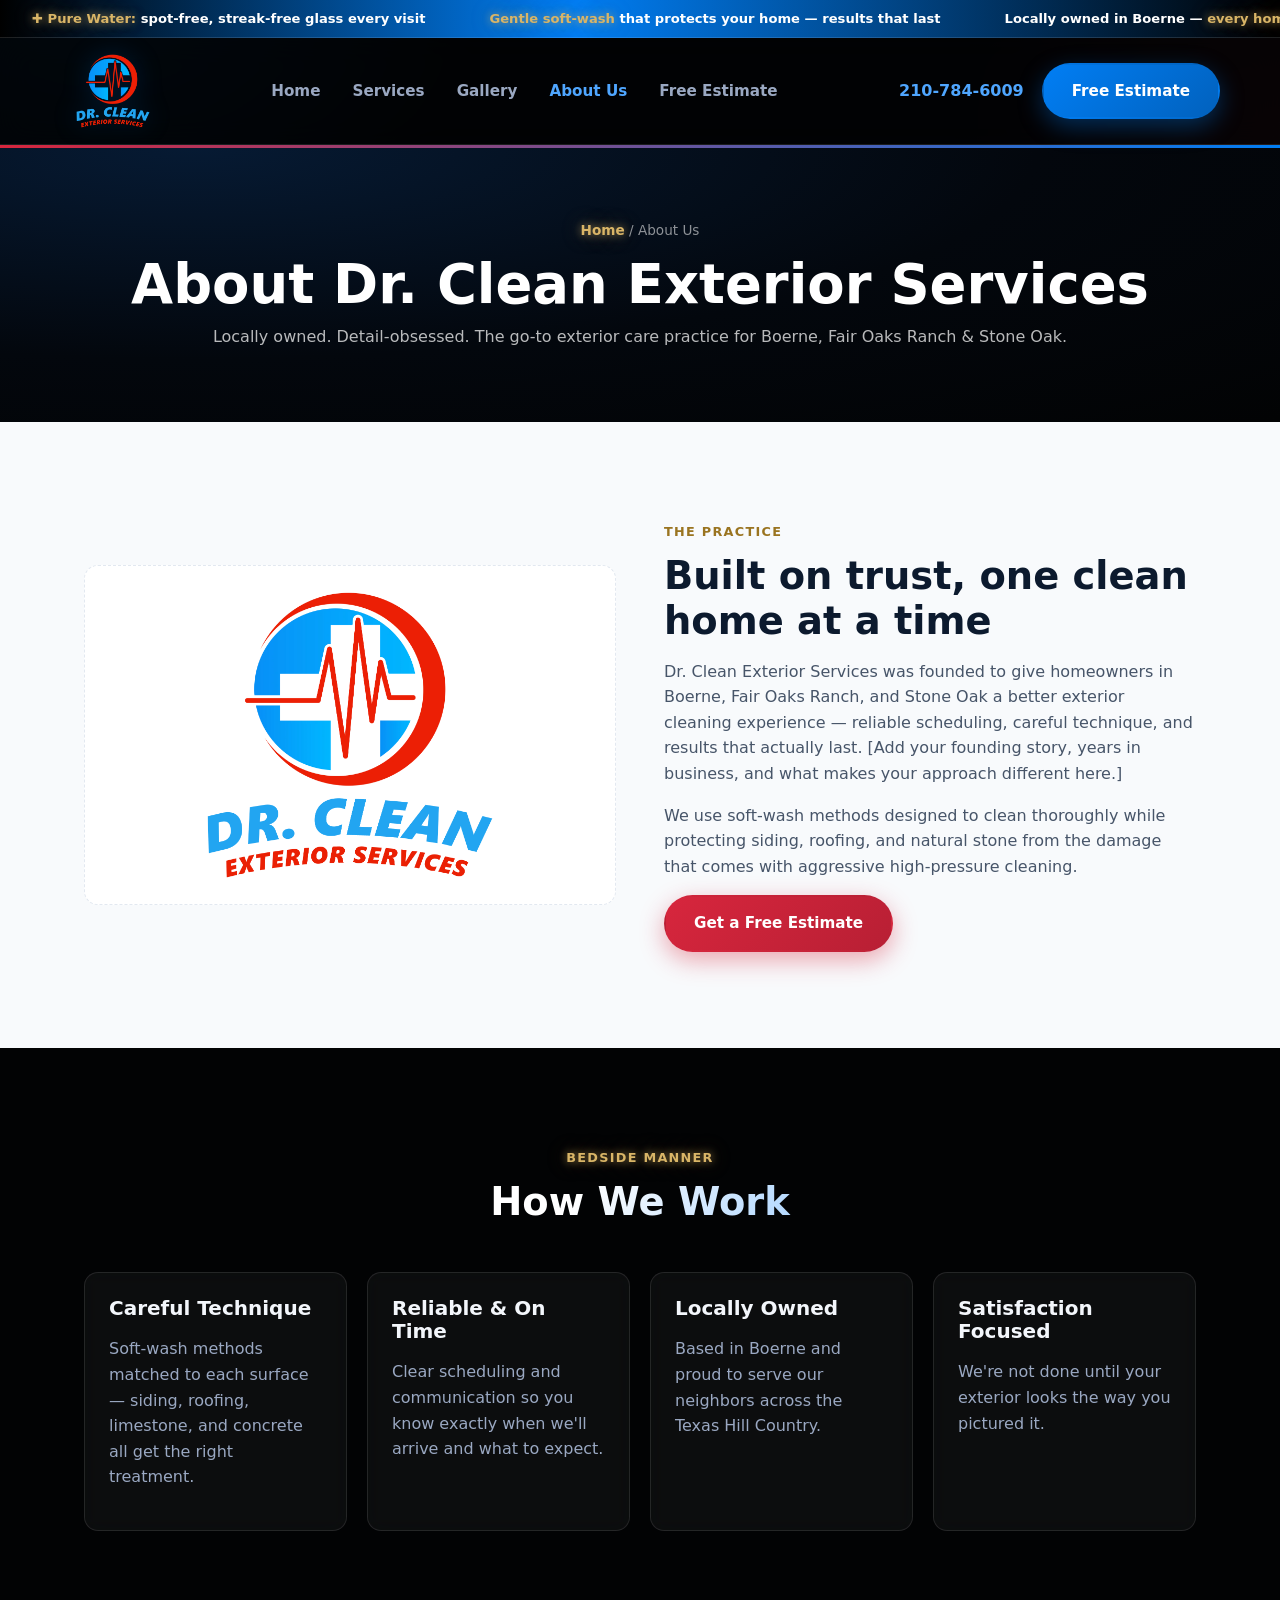
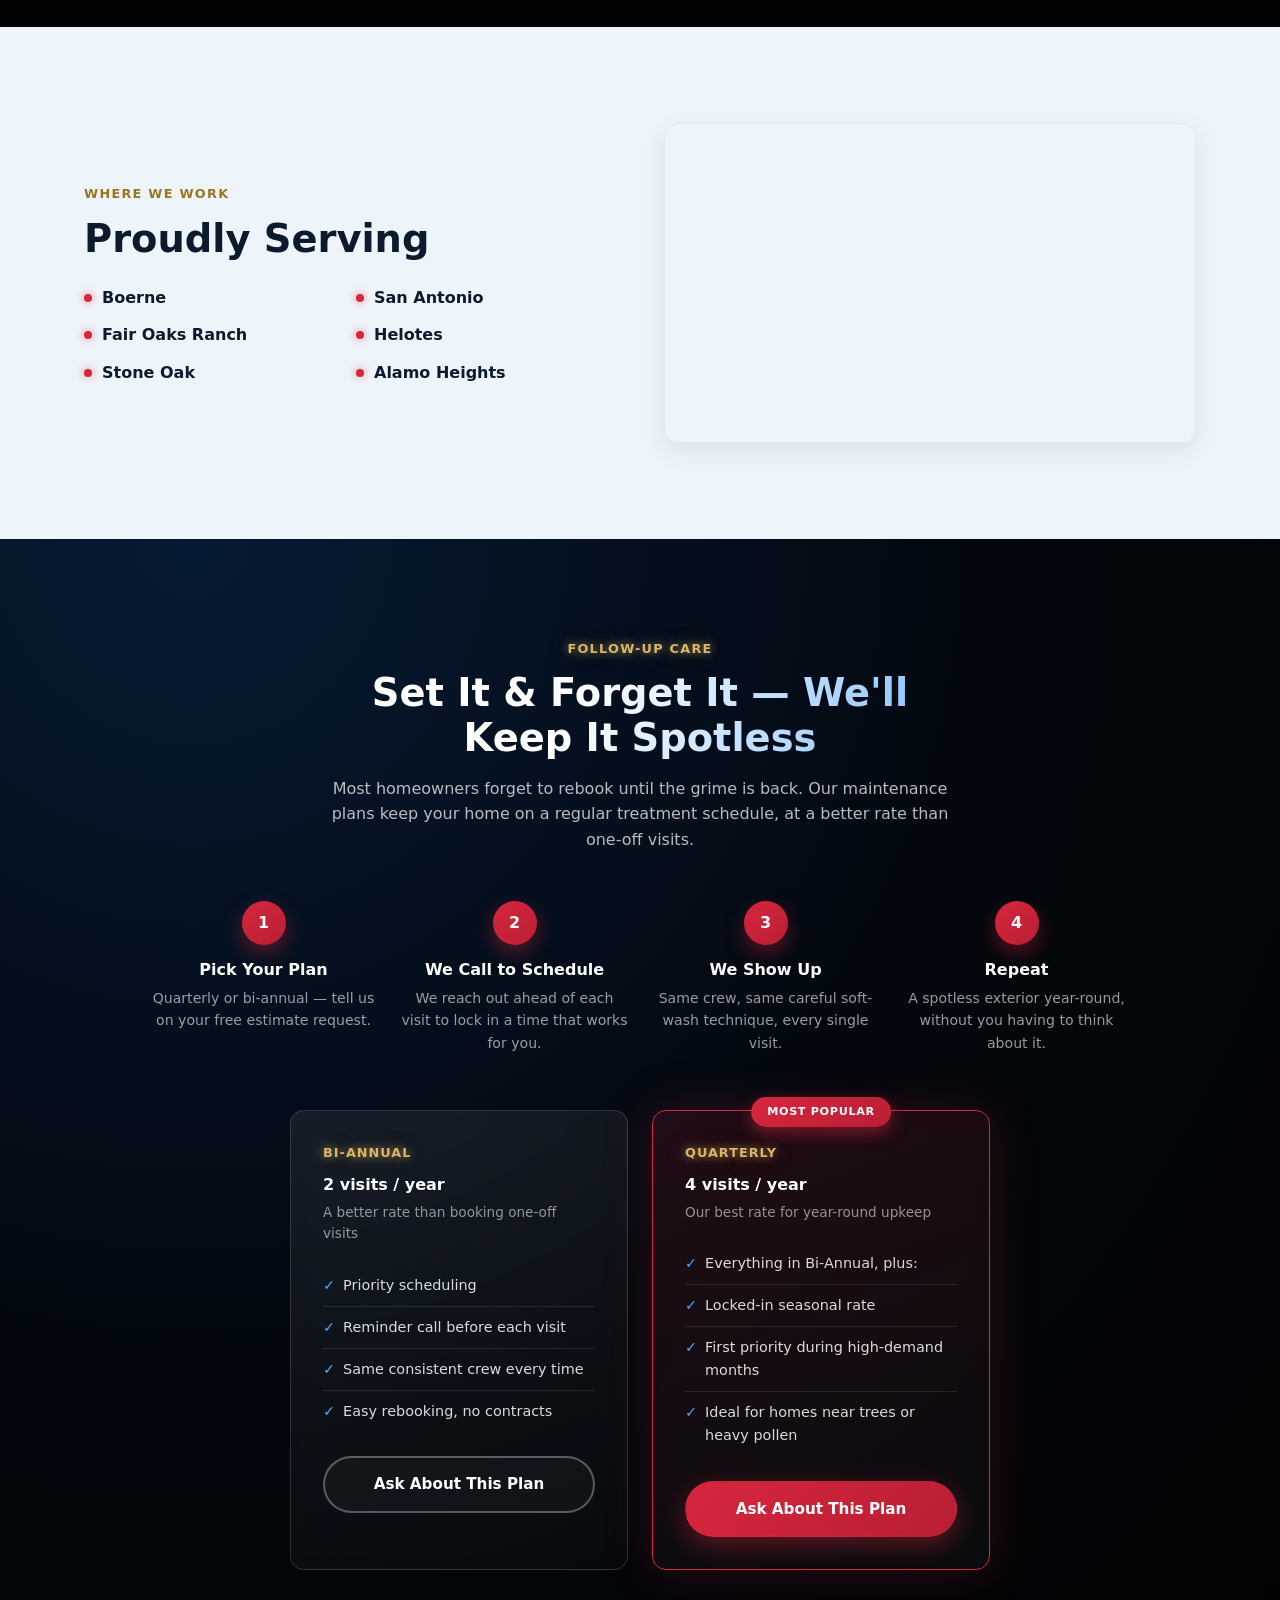
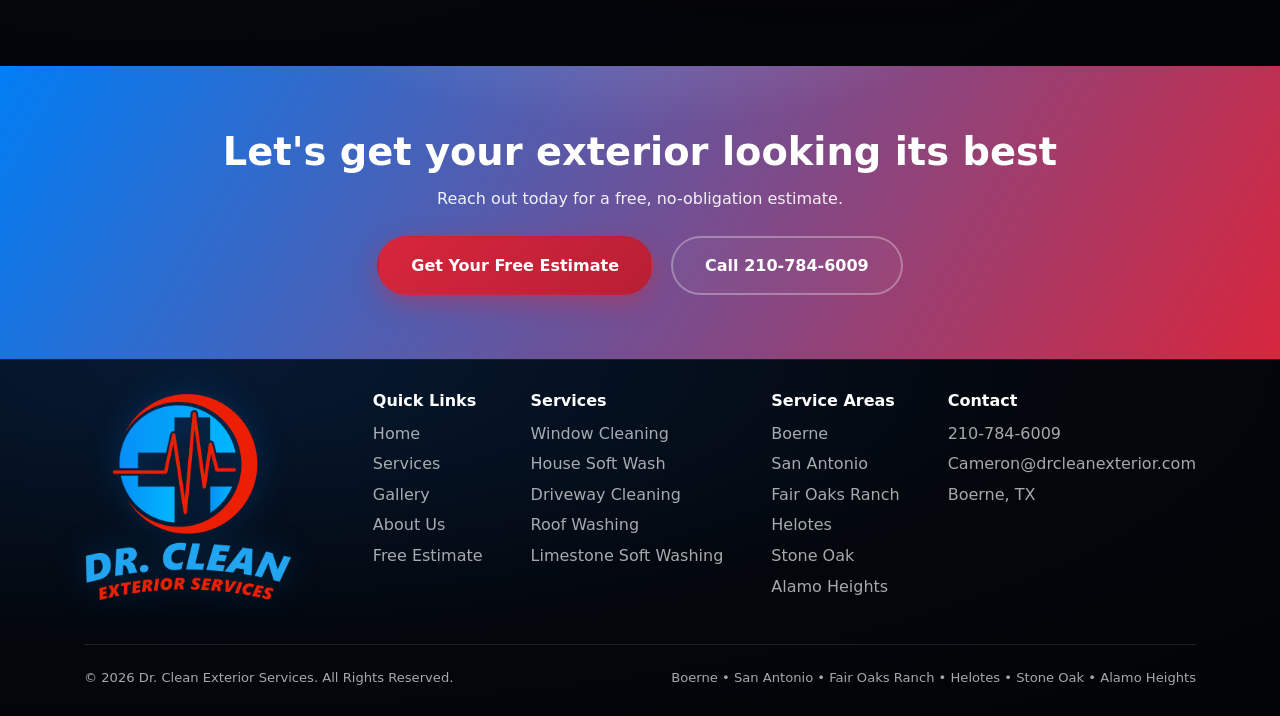
==== about.html @ c91de892 "Phone footer: big logo left, Quick Links + Contact right (email wraps after @), tops aligned Co-Auth" ====
<!DOCTYPE html>
<html lang="en">
<head>
<meta charset="UTF-8">
<meta name="viewport" content="width=device-width, initial-scale=1.0">
<title>About Us | Boerne, Fair Oaks Ranch &amp; Stone Oak's Trusted Exterior Cleaners</title>
<meta name="description" content="Locally owned exterior cleaning company serving Boerne, Fair Oaks Ranch, Stone Oak, San Antonio &amp; Helotes, TX with careful, detail-focused service.">
<link rel="canonical" href="https://www.drcleanexterior.com/about.html">
<meta property="og:type" content="website">
<meta property="og:site_name" content="Dr. Clean Exterior Services">
<meta property="og:title" content="About Us | Boerne, Fair Oaks Ranch &amp; Stone Oak's Trusted Exterior Cleaners">
<meta property="og:description" content="Locally owned exterior cleaning company serving Boerne, Fair Oaks Ranch, Stone Oak, San Antonio &amp; Helotes, TX with careful, detail-focused service.">
<meta property="og:url" content="https://www.drcleanexterior.com/about.html">
<meta property="og:image" content="https://www.drcleanexterior.com/images/logo-full.png">
<meta property="og:locale" content="en_US">
<meta name="twitter:card" content="summary_large_image">
<meta name="twitter:title" content="About Us | Boerne, Fair Oaks Ranch &amp; Stone Oak's Trusted Exterior Cleaners">
<meta name="twitter:description" content="Locally owned exterior cleaning company serving Boerne, Fair Oaks Ranch, Stone Oak, San Antonio &amp; Helotes, TX with careful, detail-focused service.">
<meta name="twitter:image" content="https://www.drcleanexterior.com/images/logo-full.png">
<link rel="icon" type="image/png" sizes="32x32" href="images/favicon-32.png">
<link rel="apple-touch-icon" sizes="180x180" href="images/favicon-180.png">
<link rel="stylesheet" href="css/style.css?v=2">
<script type="application/ld+json">
{
  "@context": "https://schema.org",
  "@type": "HomeAndConstructionBusiness",
  "@id": "https://www.drcleanexterior.com/#business",
  "name": "Dr. Clean Exterior Services",
  "image": "https://www.drcleanexterior.com/images/logo-full.png",
  "logo": "https://www.drcleanexterior.com/images/logo-mark.png",
  "url": "https://www.drcleanexterior.com/",
  "telephone": "+1-210-784-6009",
  "email": "Cameron@drcleanexterior.com",
  "priceRange": "$$",
  "description": "Professional window cleaning, pressure washing, soft washing, roof washing, and driveway cleaning serving Boerne, Fair Oaks Ranch, Stone Oak, Alamo Heights, San Antonio, and Helotes, TX.",
  "areaServed": [
    { "@type": "City", "name": "Boerne, TX" },
    { "@type": "City", "name": "Fair Oaks Ranch, TX" },
    { "@type": "Place", "name": "Stone Oak, San Antonio, TX" },
    { "@type": "Place", "name": "Alamo Heights, San Antonio, TX" },
    { "@type": "City", "name": "San Antonio, TX" },
    { "@type": "City", "name": "Helotes, TX" }
  ]
}
</script>
<script type="application/ld+json">
{
  "@context": "https://schema.org",
  "@type": "BreadcrumbList",
  "itemListElement": [
    { "@type": "ListItem", "position": 1, "name": "Home", "item": "https://www.drcleanexterior.com/" },
    { "@type": "ListItem", "position": 2, "name": "About Us", "item": "https://www.drcleanexterior.com/about.html" }
  ]
}
</script>
</head>
<body>

<header class="site-header">
  <div class="container nav">
    <a href="index.html" class="brand">
      <img src="images/logo-full.png" alt="Dr. Clean Exterior Services" class="nav-logo">
    </a>
    <nav>
      <ul class="nav-links">
        <li><a href="index.html">Home</a></li>
        <li><a href="services.html">Services</a></li>
        <li><a href="gallery.html">Gallery</a></li>
        <li><a href="about.html" class="active">About Us</a></li>
        <li><a href="free-estimate.html">Free Estimate</a></li>
      </ul>
    </nav>
    <div class="nav-cta">
      <a href="tel:2107846009" class="nav-phone">210-784-6009</a>
      <a href="free-estimate.html" class="btn btn-secondary">Free Estimate</a>
      <button class="nav-toggle" aria-label="Toggle menu">&#9776;</button>
    </div>
  </div>
</header>
<div class="medical-stripe"></div>

<section class="page-hero">
  <div class="container">
    <div class="breadcrumb"><a href="index.html">Home</a> / About Us</div>
    <h1>About Dr. Clean Exterior Services</h1>
    <p>Locally owned. Detail-obsessed. The go-to exterior care practice for Boerne, Fair Oaks Ranch &amp; Stone Oak.</p>
  </div>
</section>

<section class="section lt l1">
  <div class="container area-wrap">
    <div class="area-map-placeholder" style="height:340px;">
      <img src="images/logo-full.png" alt="Dr. Clean Exterior Services" style="max-width:60%; height:auto;">
    </div>
    <div>
      <span class="eyebrow">The Practice</span>
      <h2>Built on trust, one clean home at a time</h2>
      <p>Dr. Clean Exterior Services was founded to give homeowners in Boerne, Fair Oaks Ranch, and Stone Oak a better exterior cleaning experience &mdash; reliable scheduling, careful technique, and results that actually last. [Add your founding story, years in business, and what makes your approach different here.]</p>
      <p>We use soft-wash methods designed to clean thoroughly while protecting siding, roofing, and natural stone from the damage that comes with aggressive high-pressure cleaning.</p>
      <a href="free-estimate.html" class="btn btn-primary">Get a Free Estimate</a>
    </div>
  </div>
</section>

<section class="section">
  <div class="container">
    <div class="section-head">
      <span class="eyebrow">Bedside Manner</span>
      <h2>How We Work</h2>
    </div>
    <div class="values-grid">
      <div class="value-card">
        <h3>Careful Technique</h3>
        <p>Soft-wash methods matched to each surface &mdash; siding, roofing, limestone, and concrete all get the right treatment.</p>
      </div>
      <div class="value-card">
        <h3>Reliable &amp; On Time</h3>
        <p>Clear scheduling and communication so you know exactly when we'll arrive and what to expect.</p>
      </div>
      <div class="value-card">
        <h3>Locally Owned</h3>
        <p>Based in Boerne and proud to serve our neighbors across the Texas Hill Country.</p>
      </div>
      <div class="value-card">
        <h3>Satisfaction Focused</h3>
        <p>We're not done until your exterior looks the way you pictured it.</p>
      </div>
    </div>
  </div>
</section>

<section class="section lt l2" id="areas">
  <div class="container area-wrap">
    <div>
      <span class="eyebrow">Where We Work</span>
      <h2>Proudly Serving</h2>
      <ul class="area-list">
        <li>Boerne</li>
        <li>San Antonio</li>
        <li>Fair Oaks Ranch</li>
        <li>Helotes</li>
        <li>Stone Oak</li>
        <li>Alamo Heights</li>
      </ul>
    </div>
    <div class="map-embed">
      <iframe src="https://www.google.com/maps?ll=29.67,-98.62&z=11&output=embed" loading="lazy" referrerpolicy="no-referrer-when-downgrade" title="Dr. Clean Exterior Services area map"></iframe>
    </div>
  </div>
</section>

<section class="plans-section" id="maintenance-plans">
  <div class="container">
    <div class="section-head">
      <span class="eyebrow">Follow-Up Care</span>
      <h2>Set It &amp; Forget It &mdash; We'll Keep It Spotless</h2>
      <p>Most homeowners forget to rebook until the grime is back. Our maintenance plans keep your home on a regular treatment schedule, at a better rate than one-off visits.</p>
    </div>

    <div class="plan-steps">
      <div class="plan-step">
        <div class="plan-step-num">1</div>
        <h4>Pick Your Plan</h4>
        <p>Quarterly or bi-annual &mdash; tell us on your free estimate request.</p>
      </div>
      <div class="plan-step">
        <div class="plan-step-num">2</div>
        <h4>We Call to Schedule</h4>
        <p>We reach out ahead of each visit to lock in a time that works for you.</p>
      </div>
      <div class="plan-step">
        <div class="plan-step-num">3</div>
        <h4>We Show Up</h4>
        <p>Same crew, same careful soft-wash technique, every single visit.</p>
      </div>
      <div class="plan-step">
        <div class="plan-step-num">4</div>
        <h4>Repeat</h4>
        <p>A spotless exterior year-round, without you having to think about it.</p>
      </div>
    </div>

    <div class="plan-cards">
      <div class="plan-card">
        <div class="plan-name">Bi-Annual</div>
        <div class="plan-frequency">2 visits / year</div>
        <div class="plan-tagline">A better rate than booking one-off visits</div>
        <ul class="plan-features">
          <li>Priority scheduling</li>
          <li>Reminder call before each visit</li>
          <li>Same consistent crew every time</li>
          <li>Easy rebooking, no contracts</li>
        </ul>
        <a href="free-estimate.html" class="btn btn-outline" style="width:100%;">Ask About This Plan</a>
      </div>
      <div class="plan-card popular">
        <span class="plan-badge">Most Popular</span>
        <div class="plan-name">Quarterly</div>
        <div class="plan-frequency">4 visits / year</div>
        <div class="plan-tagline">Our best rate for year-round upkeep</div>
        <ul class="plan-features">
          <li>Everything in Bi-Annual, plus:</li>
          <li>Locked-in seasonal rate</li>
          <li>First priority during high-demand months</li>
          <li>Ideal for homes near trees or heavy pollen</li>
        </ul>
        <a href="free-estimate.html" class="btn btn-primary" style="width:100%;">Ask About This Plan</a>
      </div>
    </div>
  </div>
</section>

<section class="cta-band">
  <div class="container">
    <h2>Let's get your exterior looking its best</h2>
    <p>Reach out today for a free, no-obligation estimate.</p>
    <div class="hero-actions" style="justify-content:center; margin-top:24px;">
      <a href="free-estimate.html" class="btn btn-primary">Get Your Free Estimate</a>
      <a href="tel:2107846009" class="btn btn-outline">Call 210-784-6009</a>
    </div>
  </div>
</section>

<footer class="site-footer">
  <div class="container">
    <div class="footer-grid">
      <div class="footer-brand">
        <img src="images/logo-full.png" alt="Dr. Clean Exterior Services" class="footer-logo">
        <p>Your exterior’s go-to doctor. From spot-free windows to soft-washed siding and roofs, we keep Hill Country homes looking their best, visit after visit</p>
      </div>
      <div>
        <h4>Quick Links</h4>
        <ul>
          <li><a href="index.html">Home</a></li>
          <li><a href="services.html">Services</a></li>
          <li><a href="gallery.html">Gallery</a></li>
          <li><a href="about.html">About Us</a></li>
          <li><a href="free-estimate.html">Free Estimate</a></li>
        </ul>
      </div>
      <div class="footer-col-services">
        <h4>Services</h4>
        <ul>
          <li><a href="services.html#windows">Window Cleaning</a></li>
          <li><a href="services.html#soft-wash">House Soft Wash</a></li>
          <li><a href="services.html#driveway">Driveway Cleaning</a></li>
          <li><a href="services.html#roof">Roof Washing</a></li>
          <li><a href="services.html#limestone">Limestone Soft Washing</a></li>
        </ul>
      </div>
      <div class="footer-col-areas">
        <h4>Service Areas</h4>
        <ul>
          <li>Boerne</li>
          <li>San Antonio</li>
          <li>Fair Oaks Ranch</li>
          <li>Helotes</li>
          <li>Stone Oak</li>
          <li>Alamo Heights</li>
        </ul>
      </div>
      <div>
        <h4>Contact</h4>
        <ul>
          <li><a href="tel:2107846009">210-784-6009</a></li>
          <li><a href="mailto:Cameron@drcleanexterior.com">Cameron@<wbr>drcleanexterior.com</a></li>
          <li>Boerne, TX</li>
        </ul>
      </div>
    </div>
    <div class="footer-bottom">
      <span>&copy; 2026 Dr. Clean Exterior Services. All Rights Reserved.</span>
      <span>Boerne &bull; San Antonio &bull; Fair Oaks Ranch &bull; Helotes &bull; Stone Oak &bull; Alamo Heights</span>
    </div>
  </div>
</footer>

<script src="js/script.js?v=2"></script>
<script>window.va = window.va || function () { (window.vaq = window.vaq || []).push(arguments); };</script>
<script defer src="/_vercel/insights/script.js"></script>
</body>
</html>
---- css/style.css ----
/* Dr. Clean Exterior Services — dark/rich theme (experimental) */

/* Hero headline fonts (self-hosted, Latin subset): Playfair Display Bold + Montserrat ExtraBold */
@font-face {
  font-family: "Playfair Display";
  font-style: normal;
  font-weight: 700;
  font-display: swap;
  src: url("../fonts/playfair-display-700.woff2") format("woff2");
}
@font-face {
  font-family: "Montserrat";
  font-style: normal;
  font-weight: 800;
  font-display: swap;
  src: url("../fonts/montserrat-800.woff2") format("woff2");
}

:root {
  --navy: #03070d;
  --blue: #017ef4;
  --blue-light: #4fa6ff;
  --red: #d7263d;
  --red-dark: #b81f34;
  --gold: #d9b567;
  --ink: #f3f6fb;
  --muted: #9aa8c2;
  --bg: #020304;
  --bg-alt: #000000;
  --card: rgba(255, 255, 255, 0.045);
  --card-hover: rgba(255, 255, 255, 0.07);
  --border: rgba(255, 255, 255, 0.1);
  --radius: 14px;
  --shadow: 0 20px 60px rgba(0, 0, 0, 0.45);
  --shadow-lg: 0 30px 90px rgba(0, 0, 0, 0.55);
  --glow-blue: 0 0 50px rgba(1, 126, 244, 0.25);
  --glow-red: 0 0 50px rgba(215, 38, 61, 0.22);
  --glow-gold-text: 0 0 10px rgba(217, 181, 103, 0.7), 0 0 22px rgba(217, 181, 103, 0.35);
  --max-width: 1160px;
}

* { box-sizing: border-box; }

/* Stop phone browsers from auto-enlarging some text blocks (it made the top banner look like mixed sizes) */
html { scroll-behavior: smooth; -webkit-text-size-adjust: 100%; text-size-adjust: 100%; }

body {
  margin: 0;
  font-family: "Segoe UI", "Inter", system-ui, -apple-system, Roboto, sans-serif;
  color: var(--ink);
  background: var(--bg);
  line-height: 1.6;
  position: relative;
}

/* Ambient glow orbs fixed behind everything for depth */
body::before {
  content: "";
  position: fixed;
  inset: 0;
  z-index: -1;
  background:
    radial-gradient(650px 550px at 8% -5%, rgba(1, 126, 244, 0.18), transparent 60%),
    radial-gradient(550px 500px at 100% 15%, rgba(215, 38, 61, 0.14), transparent 60%),
    radial-gradient(600px 550px at 0% 55%, rgba(217, 181, 103, 0.06), transparent 60%),
    radial-gradient(750px 650px at 100% 85%, rgba(1, 126, 244, 0.13), transparent 60%),
    radial-gradient(700px 600px at 50% 115%, rgba(215, 38, 61, 0.1), transparent 60%);
  pointer-events: none;
}

img { max-width: 100%; display: block; }

a { color: inherit; text-decoration: none; }

::selection { background: var(--blue); color: #fff; }

.container {
  max-width: var(--max-width);
  margin: 0 auto;
  padding: 0 24px;
}

h1, h2, h3, h4 {
  font-family: "Segoe UI Semibold", "Inter", system-ui, sans-serif;
  line-height: 1.15;
  margin: 0 0 16px;
  color: var(--ink);
}

h1 {
  font-size: clamp(2.2rem, 4.5vw, 3.4rem);
  background: linear-gradient(120deg, #ffffff 30%, var(--blue-light) 100%);
  -webkit-background-clip: text;
  background-clip: text;
  -webkit-text-fill-color: transparent;
}

h2 { font-size: clamp(1.7rem, 3vw, 2.4rem); }
h3 { font-size: 1.25rem; }

p { color: var(--muted); margin: 0 0 16px; }

.eyebrow {
  display: inline-block;
  color: var(--gold);
  text-shadow: var(--glow-gold-text);
  font-weight: 700;
  letter-spacing: 0.1em;
  text-transform: uppercase;
  font-size: 0.8rem;
  margin-bottom: 12px;
}

.section {
  padding: 96px 0;
  position: relative;
}

.section-alt {
  background: linear-gradient(180deg, rgba(255, 255, 255, 0.025), rgba(255, 255, 255, 0.02));
  box-shadow: inset 0 1px 0 rgba(255, 255, 255, 0.04), inset 0 -1px 0 rgba(255, 255, 255, 0.04);
}

.section-head {
  max-width: 640px;
  margin: 0 auto 48px;
  text-align: center;
}

.section-head h2 {
  background: linear-gradient(120deg, #ffffff 40%, var(--blue-light) 120%);
  -webkit-background-clip: text;
  background-clip: text;
  -webkit-text-fill-color: transparent;
}

.section-head p { margin: 0; color: var(--muted); }

/* Buttons */
.btn {
  display: inline-flex;
  align-items: center;
  justify-content: center;
  gap: 8px;
  padding: 14px 28px;
  border-radius: 999px;
  font-weight: 700;
  font-size: 0.95rem;
  border: 2px solid transparent;
  cursor: pointer;
  transition: transform 0.15s ease, box-shadow 0.15s ease, background 0.15s ease;
}

.btn-primary {
  background: linear-gradient(135deg, var(--red) 0%, var(--red-dark) 100%);
  color: #fff;
  box-shadow: 0 8px 24px rgba(215, 38, 61, 0.4);
}

.btn-primary:hover { transform: translateY(-2px); box-shadow: 0 14px 36px rgba(215, 38, 61, 0.5); }

.btn-outline {
  background: rgba(255, 255, 255, 0.03);
  border-color: rgba(255, 255, 255, 0.3);
  color: #fff;
}

.btn-outline:hover { background: rgba(255, 255, 255, 0.1); border-color: rgba(255, 255, 255, 0.5); }

.btn-secondary {
  background: linear-gradient(135deg, var(--blue) 0%, #0161bd 100%);
  color: #fff;
  box-shadow: 0 8px 24px rgba(1, 126, 244, 0.35);
}
.btn-secondary:hover { transform: translateY(-2px); box-shadow: 0 14px 36px rgba(1, 126, 244, 0.45); }

/* Header */
.site-header {
  position: sticky;
  top: 0;
  z-index: 50;
  background: rgba(2, 3, 4, 0.75);
  backdrop-filter: blur(14px);
  -webkit-backdrop-filter: blur(14px);
  border-bottom: 1px solid var(--border);
}

.nav {
  display: flex;
  align-items: center;
  justify-content: space-between;
  padding: 16px 0;
}

.brand {
  display: flex;
  align-items: center;
  gap: 10px;
  font-weight: 800;
  font-size: 1.15rem;
  color: var(--ink);
}

/* Nudge the header logo in from the edge (web and phone) */
.nav .brand { margin-left: 16px; }

.nav-logo {
  height: 74px;
  width: auto;
  display: block;
  filter: drop-shadow(0 0 12px rgba(1, 126, 244, 0.25));
}

.nav-links {
  display: flex;
  align-items: center;
  gap: 32px;
  list-style: none;
  margin: 0;
  padding: 0;
}

.nav-links a {
  font-weight: 600;
  color: var(--muted);
  font-size: 0.95rem;
  transition: color 0.15s ease;
}

.nav-links a:hover { color: #fff; }

.nav-links a.active { color: var(--blue-light); }

.nav-cta { display: flex; align-items: center; gap: 18px; }

.nav-phone {
  font-weight: 700;
  color: var(--blue-light);
  white-space: nowrap;
}

.nav-toggle {
  display: none;
  background: none;
  border: none;
  font-size: 1.6rem;
  cursor: pointer;
  color: var(--ink);
}

/* Medical stripe — refined shimmer line */
.medical-stripe {
  height: 3px;
  background: linear-gradient(90deg, var(--red), var(--blue), var(--gold), var(--red));
  background-size: 300% 100%;
  animation: shimmer 8s linear infinite;
}

@keyframes shimmer {
  0% { background-position: 0% 50%; }
  100% { background-position: 300% 50%; }
}

/* Hero */
.hero {
  background: radial-gradient(120% 140% at 15% 0%, #061a33 0%, var(--navy) 55%, var(--bg) 100%);
  color: #fff;
  padding: 110px 0 120px;
  position: relative;
  overflow: hidden;
  /* Fills the whole first screen under the promo bar + header (JS sets --chrome to their height), so nothing else shows until you scroll; text stays vertically centred */
  min-height: max(520px, calc(100vh - var(--chrome, 150px)));
  min-height: max(520px, calc(100svh - var(--chrome, 150px)));
  display: flex;
  align-items: center;
}
.hero > .container, .hero .hero-grid { width: 100%; }

.hero::after {
  content: "";
  position: absolute;
  right: -120px;
  top: -80px;
  width: 480px;
  height: 480px;
  background: radial-gradient(circle, rgba(1, 126, 244, 0.35), transparent 70%);
}

.hero::before {
  content: "";
  position: absolute;
  left: -100px;
  bottom: -140px;
  width: 420px;
  height: 420px;
  background: radial-gradient(circle, rgba(215, 38, 61, 0.22), transparent 70%);
  z-index: 0;
}

.hero-grid {
  display: grid;
  grid-template-columns: 1.1fr 0.9fr;
  gap: 48px;
  align-items: center;
  position: relative;
  z-index: 1;
}

.hero-badge {
  display: inline-flex;
  align-items: center;
  gap: 8px;
  background: rgba(255, 255, 255, 0.08);
  border: 1px solid rgba(255, 255, 255, 0.18);
  padding: 8px 16px;
  border-radius: 999px;
  font-size: 0.8rem;
  font-weight: 700;
  letter-spacing: 0.04em;
  text-transform: uppercase;
  color: var(--gold);
  text-shadow: var(--glow-gold-text);
  margin-bottom: 20px;
}

.hero h1 { color: #fff; -webkit-text-fill-color: initial; background: none; }
.hero p.lead { color: rgba(255,255,255,0.78); font-size: 1.1rem; max-width: 520px; }

.hero-actions { display: flex; gap: 16px; flex-wrap: wrap; margin-top: 28px; }

.hero-stats {
  display: flex;
  gap: 32px;
  margin-top: 48px;
  flex-wrap: wrap;
}

.hero-stat strong {
  display: block;
  font-size: 1.6rem;
  color: var(--gold);
  text-shadow: 0 0 6px rgba(217, 181, 103, 0.35);
}
.hero-stat span { font-size: 0.85rem; color: rgba(217, 181, 103, 0.75); }

/* Services grid */
.services-grid {
  display: grid;
  grid-template-columns: repeat(auto-fit, minmax(240px, 1fr));
  gap: 24px;
}

.service-card {
  background: var(--card);
  border: 1px solid var(--border);
  border-radius: var(--radius);
  padding: 28px;
  overflow: hidden;
  backdrop-filter: blur(10px);
  -webkit-backdrop-filter: blur(10px);
  transition: transform 0.2s ease, box-shadow 0.2s ease, border-color 0.2s ease, background 0.2s ease;
}

.service-card:hover {
  transform: translateY(-6px);
  box-shadow: var(--shadow), var(--glow-blue);
  border-color: rgba(1, 126, 244, 0.35);
  background: var(--card-hover);
}

.service-photo {
  aspect-ratio: 1;
  margin: -28px -28px 20px -28px;
  position: relative;
}

.service-photo::after {
  content: "";
  position: absolute;
  inset: 0;
  background: linear-gradient(180deg, transparent 60%, rgba(6,11,20,0.5));
}

.service-photo img {
  width: 100%;
  height: 100%;
  object-fit: cover;
  display: block;
}

.service-icon {
  width: 52px;
  height: 52px;
  border-radius: 12px;
  background: linear-gradient(135deg, var(--blue), var(--red));
  display: flex;
  align-items: center;
  justify-content: center;
  margin-bottom: 18px;
  color: #fff;
  box-shadow: 0 10px 26px rgba(1, 126, 244, 0.35);
}

.service-icon svg { width: 26px; height: 26px; }

.service-card p { margin-bottom: 12px; }

.service-card a.learn-more {
  color: var(--blue-light);
  font-weight: 700;
  font-size: 0.9rem;
}

/* Why us / reasons */
.reasons-grid {
  display: grid;
  grid-template-columns: repeat(auto-fit, minmax(240px, 1fr));
  gap: 24px;
}

.reason-card {
  text-align: center;
  padding: 32px 24px;
  border-radius: var(--radius);
  background: var(--card);
  border: 1px solid var(--border);
  backdrop-filter: blur(10px);
  -webkit-backdrop-filter: blur(10px);
  transition: transform 0.2s ease, box-shadow 0.2s ease;
}

.reason-card:hover { transform: translateY(-4px); box-shadow: var(--shadow); }

.reason-num {
  width: 44px;
  height: 44px;
  margin: 0 auto 16px;
  border-radius: 50%;
  background: rgba(1, 126, 244, 0.14);
  border: 1px solid rgba(1, 126, 244, 0.35);
  color: var(--blue-light);
  font-weight: 800;
  display: flex;
  align-items: center;
  justify-content: center;
}

/* Service area */
.area-wrap {
  display: grid;
  grid-template-columns: 1fr 1fr;
  gap: 48px;
  align-items: center;
}

.area-list {
  list-style: none;
  padding: 0;
  margin: 24px 0 0;
  display: grid;
  grid-template-columns: repeat(2, 1fr);
  gap: 12px;
}

.area-list li {
  display: flex;
  align-items: center;
  gap: 10px;
  font-weight: 600;
  color: var(--ink);
}

.area-list li::before {
  content: "";
  width: 8px;
  height: 8px;
  border-radius: 50%;
  background: var(--red);
  box-shadow: 0 0 8px rgba(215, 38, 61, 0.6);
  flex-shrink: 0;
}

.area-map-placeholder {
  background: var(--card);
  border: 1px dashed var(--border);
  border-radius: var(--radius);
  height: 320px;
  display: flex;
  align-items: center;
  justify-content: center;
  color: var(--muted);
  font-weight: 600;
  text-align: center;
  padding: 24px;
}

.map-embed {
  border-radius: var(--radius);
  overflow: hidden;
  height: 320px;
  border: 1px solid var(--border);
  box-shadow: var(--shadow);
}

.map-embed iframe {
  width: 100%;
  height: 100%;
  border: 0;
  display: block;
  filter: invert(94%) hue-rotate(180deg) brightness(0.95) contrast(0.92);
}

/* Maintenance plans */
.plans-section {
  background: radial-gradient(120% 140% at 15% 0%, #061a33 0%, var(--navy) 55%, var(--bg) 100%);
  color: #fff;
  padding: 96px 0;
}

.plans-section .section-head h2 {
  background: linear-gradient(120deg, #ffffff 40%, var(--blue-light) 120%);
  -webkit-background-clip: text;
  background-clip: text;
  -webkit-text-fill-color: transparent;
}
.plans-section .section-head p { color: rgba(255, 255, 255, 0.72); }

.plan-steps {
  display: grid;
  grid-template-columns: repeat(4, 1fr);
  gap: 24px;
  margin: 0 auto 56px;
  max-width: 980px;
}

.plan-steps-3 {
  grid-template-columns: repeat(3, 1fr);
  max-width: 760px;
}

.plan-step { text-align: center; }

.plan-step-num {
  width: 44px;
  height: 44px;
  border-radius: 50%;
  background: linear-gradient(135deg, var(--red), var(--red-dark));
  color: #fff;
  font-weight: 800;
  display: flex;
  align-items: center;
  justify-content: center;
  margin: 0 auto 16px;
  box-shadow: 0 8px 20px rgba(215, 38, 61, 0.4);
}

.plan-step h4 { color: #fff; margin-bottom: 8px; font-size: 1rem; }
.plan-step p { color: rgba(255, 255, 255, 0.6); font-size: 0.88rem; margin: 0; }

.plan-cards {
  display: grid;
  grid-template-columns: repeat(auto-fit, minmax(260px, 1fr));
  gap: 24px;
  max-width: 700px;
  margin: 0 auto;
}

.plan-card {
  background: linear-gradient(160deg, rgba(255,255,255,0.07), rgba(255,255,255,0.02));
  border: 1px solid rgba(255, 255, 255, 0.14);
  border-radius: var(--radius);
  padding: 32px;
  position: relative;
  backdrop-filter: blur(10px);
  -webkit-backdrop-filter: blur(10px);
  transition: transform 0.2s ease, box-shadow 0.2s ease;
}

.plan-card:hover { transform: translateY(-4px); }

.plan-card.popular {
  border-color: var(--red);
  background: linear-gradient(160deg, rgba(215,38,61,0.14), rgba(255,255,255,0.03));
  box-shadow: var(--glow-red);
}

.plan-badge {
  position: absolute;
  top: -14px;
  left: 50%;
  transform: translateX(-50%);
  background: linear-gradient(135deg, var(--red), var(--red-dark));
  color: #fff;
  font-size: 0.7rem;
  font-weight: 800;
  letter-spacing: 0.06em;
  text-transform: uppercase;
  padding: 6px 16px;
  border-radius: 999px;
  white-space: nowrap;
  box-shadow: 0 6px 16px rgba(215, 38, 61, 0.5);
}

.plan-name {
  font-size: 0.8rem;
  font-weight: 800;
  letter-spacing: 0.08em;
  text-transform: uppercase;
  color: var(--gold);
  text-shadow: var(--glow-gold-text);
  margin-bottom: 8px;
}

.plan-frequency {
  font-weight: 700;
  color: #fff;
  margin-bottom: 4px;
}

.plan-tagline {
  color: rgba(255, 255, 255, 0.55);
  font-size: 0.85rem;
  margin-bottom: 20px;
}

.plan-features {
  list-style: none;
  padding: 0;
  margin: 0 0 24px;
}

.plan-features li {
  padding: 9px 0;
  border-bottom: 1px solid rgba(255, 255, 255, 0.1);
  color: rgba(255, 255, 255, 0.85);
  font-size: 0.9rem;
  display: flex;
  gap: 8px;
  align-items: flex-start;
}

.plan-features li:last-child { border-bottom: none; }

.plan-features li::before {
  content: "\2713";
  color: var(--blue-light);
  font-weight: 800;
  flex-shrink: 0;
}

@media (max-width: 720px) {
  .plan-steps { grid-template-columns: repeat(2, 1fr); }
  .plan-steps-3 { grid-template-columns: 1fr; max-width: 320px; }
}

/* Testimonials */
.testimonial-grid {
  display: grid;
  grid-template-columns: repeat(3, 1fr);
  gap: 24px;
}

@media (max-width: 900px) {
  .testimonial-grid { grid-template-columns: repeat(2, 1fr); }
}

@media (max-width: 600px) {
  .testimonial-grid { grid-template-columns: 1fr; }
}

.testimonial-card {
  background: var(--card);
  border: 1px solid var(--border);
  border-radius: var(--radius);
  padding: 26px;
  backdrop-filter: blur(10px);
  -webkit-backdrop-filter: blur(10px);
  transition: opacity 0.35s ease, transform 0.2s ease, box-shadow 0.2s ease;
}

.testimonial-card:hover { transform: translateY(-4px); box-shadow: var(--shadow); }

.testimonial-card.fade { opacity: 0; }

.stars { color: var(--gold); text-shadow: var(--glow-gold-text); letter-spacing: 2px; margin-bottom: 12px; }

.testimonial-name { font-weight: 700; color: var(--blue-light); margin-top: 12px; }

.google-rating-badge {
  display: inline-flex;
  align-items: center;
  gap: 8px;
  margin-top: 16px;
  padding: 10px 18px;
  border-radius: 999px;
  background: var(--card);
  border: 1px solid var(--border);
  font-weight: 700;
  color: var(--ink);
  font-size: 0.9rem;
  transition: transform 0.15s ease, box-shadow 0.15s ease;
}

.google-rating-badge .stars {
  margin-bottom: 0;
  font-size: 0.85rem;
  letter-spacing: 1px;
}

.google-rating-badge:hover {
  transform: translateY(-2px);
  box-shadow: var(--glow-blue);
}

/* CTA band */
.cta-band {
  background: linear-gradient(120deg, var(--blue) 0%, var(--red) 100%);
  color: #fff;
  padding: 64px 0;
  text-align: center;
  position: relative;
  overflow: hidden;
}

.cta-band::after {
  content: "";
  position: absolute;
  inset: 0;
  background: radial-gradient(600px 300px at 50% -50%, rgba(255,255,255,0.25), transparent 70%);
}

.cta-band .container { position: relative; z-index: 1; }

.cta-band h2 { color: #fff; margin-bottom: 12px; -webkit-text-fill-color: #fff; background: none; }
.cta-band p { color: rgba(255,255,255,0.92); }

/* Contact / quote form */
.contact-wrap {
  display: grid;
  grid-template-columns: 0.9fr 1.1fr;
  gap: 48px;
  align-items: flex-start;
}

.contact-info-card {
  background: radial-gradient(120% 140% at 15% 0%, #061a33 0%, var(--navy) 55%, var(--bg) 100%);
  color: #fff;
  border-radius: var(--radius);
  padding: 32px;
  border: 1px solid rgba(255,255,255,0.1);
  box-shadow: var(--shadow);
}

.contact-info-card h3 { color: #fff; }
.contact-info-card p { color: rgba(255,255,255,0.7); }

.contact-info-row {
  display: flex;
  gap: 14px;
  align-items: flex-start;
  margin-bottom: 20px;
}

.contact-info-row .icon {
  width: 36px;
  height: 36px;
  border-radius: 8px;
  background: rgba(255,255,255,0.1);
  border: 1px solid rgba(255,255,255,0.15);
  display: flex;
  align-items: center;
  justify-content: center;
  flex-shrink: 0;
}

.contact-info-row a, .contact-info-row span { color: #fff; font-weight: 600; }

.form-card {
  background: var(--card);
  border: 1px solid var(--border);
  border-radius: var(--radius);
  padding: 32px;
  backdrop-filter: blur(10px);
  -webkit-backdrop-filter: blur(10px);
  box-shadow: var(--shadow);
}

.form-row {
  display: grid;
  grid-template-columns: 1fr 1fr;
  gap: 16px;
}

.field { margin-bottom: 18px; }

.field label {
  display: block;
  font-weight: 700;
  font-size: 0.85rem;
  color: var(--ink);
  margin-bottom: 6px;
}

.field input,
.field select,
.field textarea {
  width: 100%;
  padding: 12px 14px;
  border-radius: 8px;
  border: 1px solid var(--border);
  font-family: inherit;
  font-size: 0.95rem;
  background: rgba(255, 255, 255, 0.04);
  color: var(--ink);
}

.field select option { background: var(--bg-alt); color: var(--ink); }

.field input::placeholder,
.field textarea::placeholder { color: rgba(154, 168, 194, 0.6); }

.field input:focus,
.field select:focus,
.field textarea:focus {
  outline: 2px solid var(--blue-light);
  outline-offset: 1px;
  background: rgba(255, 255, 255, 0.07);
}

.field-checkbox {
  display: flex;
  align-items: flex-start;
  gap: 10px;
  font-size: 0.88rem;
  color: var(--muted);
}

.field-checkbox input { width: auto; margin-top: 3px; }

.form-note {
  font-size: 0.78rem;
  color: var(--muted);
  margin-top: 12px;
}

.form-success {
  display: none;
  background: rgba(34, 197, 94, 0.12);
  border: 1px solid rgba(34, 197, 94, 0.4);
  color: #86efac;
  padding: 14px 16px;
  border-radius: 8px;
  font-weight: 600;
  margin-bottom: 18px;
}

/* Gallery — "The Operating Room" case files */
.gallery-grid {
  display: grid;
  grid-template-columns: repeat(auto-fill, minmax(320px, 1fr));
  gap: 28px;
}

.case-file {
  background: var(--card);
  border: 1px solid var(--border);
  border-radius: var(--radius);
  overflow: hidden;
  backdrop-filter: blur(10px);
  -webkit-backdrop-filter: blur(10px);
  box-shadow: var(--shadow);
  transition: transform 0.2s ease, box-shadow 0.2s ease;
}

.case-file:hover { transform: translateY(-4px); box-shadow: var(--shadow-lg), var(--glow-blue); }

.case-file-header {
  background: linear-gradient(120deg, var(--navy), #0c3f75);
  color: #fff;
  padding: 12px 18px;
  display: flex;
  align-items: center;
  justify-content: space-between;
  font-size: 0.75rem;
  font-weight: 800;
  letter-spacing: 0.06em;
  text-transform: uppercase;
}

.case-file-header .case-cross {
  color: var(--red);
  margin-right: 6px;
}

.case-file-photos {
  display: grid;
  grid-template-columns: 1fr 1fr;
  position: relative;
}

.case-file-photos:not(.single)::after {
  content: "";
  position: absolute;
  top: 0;
  bottom: 0;
  left: 50%;
  width: 2px;
  background: repeating-linear-gradient(180deg, var(--red) 0 8px, transparent 8px 16px);
  transform: translateX(-1px);
}

.case-file-photos.single {
  display: block;
}

.case-file-photos.single img {
  width: 100%;
  height: auto;
  display: block;
}

.case-file-photo {
  aspect-ratio: 4 / 3;
  background: var(--bg-alt);
  display: flex;
  align-items: center;
  justify-content: center;
  color: var(--muted);
  font-weight: 700;
  font-size: 0.72rem;
  letter-spacing: 0.06em;
  text-transform: uppercase;
  text-align: center;
  padding: 12px;
  position: relative;
}

.case-file-photo img { width: 100%; height: 100%; object-fit: cover; }

.case-file-photo .tag {
  position: absolute;
  top: 8px;
  left: 8px;
  background: var(--navy);
  color: #fff;
  font-size: 0.62rem;
  font-weight: 800;
  letter-spacing: 0.06em;
  padding: 3px 8px;
  border-radius: 999px;
}

.case-file-photo.after .tag { background: var(--red); }

.case-file-body { padding: 18px 20px 20px; }

.case-file-row {
  display: flex;
  gap: 8px;
  margin-bottom: 8px;
  font-size: 0.88rem;
}

.case-file-row:last-child { margin-bottom: 0; }

.case-file-label {
  font-weight: 800;
  color: var(--blue-light);
  min-width: 84px;
  flex-shrink: 0;
}

.case-file-value { color: var(--ink); }

.gallery-item {
  border-radius: var(--radius);
  overflow: hidden;
  border: 1px dashed var(--border);
  background: var(--card);
  aspect-ratio: 4 / 3;
  display: flex;
  align-items: center;
  justify-content: center;
  color: var(--muted);
  font-weight: 600;
  text-align: center;
  padding: 16px;
}

.gallery-item img { width: 100%; height: 100%; object-fit: cover; }

/* Page hero (interior pages) */
.page-hero {
  background: radial-gradient(120% 140% at 15% 0%, #061a33 0%, var(--navy) 55%, var(--bg) 100%);
  color: #fff;
  padding: 72px 0;
  text-align: center;
}
.page-hero h1 { color: #fff; margin-bottom: 8px; -webkit-text-fill-color: initial; background: none; }
.page-hero p { color: rgba(255,255,255,0.72); margin: 0; }
.breadcrumb { font-size: 0.85rem; color: rgba(255,255,255,0.55); margin-bottom: 12px; }
.breadcrumb a { color: var(--gold); text-shadow: var(--glow-gold-text); font-weight: 700; }

/* About page */
.values-grid {
  display: grid;
  grid-template-columns: repeat(auto-fit, minmax(220px, 1fr));
  gap: 20px;
}

.value-card {
  background: var(--card);
  border: 1px solid var(--border);
  border-radius: var(--radius);
  padding: 24px;
  backdrop-filter: blur(10px);
  -webkit-backdrop-filter: blur(10px);
  transition: transform 0.2s ease, box-shadow 0.2s ease;
}

.value-card:hover { transform: translateY(-4px); box-shadow: var(--shadow); }

/* Footer */
.site-footer {
  background: radial-gradient(120% 140% at 15% 0%, #061a33 0%, var(--navy) 55%, var(--bg) 100%);
  color: rgba(255,255,255,0.65);
  --footer-gap: 32px; /* same space above the logo (under the colour band) and between the logo and the text */
  padding: var(--footer-gap) 0 28px;
  border-top: 1px solid var(--border);
}

.footer-grid {
  display: grid;
  /* logo + tagline on the left; Quick Links, Services, Service Areas and Contact grouped on the right, ending where the divider and bottom line end */
  grid-template-columns: minmax(0, 1fr) auto auto auto auto;
  gap: 40px 48px;
  margin-bottom: 40px;
}
/* mid-size desktops: logo + tagline get their own row, the four link columns spread across underneath */
@media (min-width: 901px) and (max-width: 1180px) {
  .footer-grid { grid-template-columns: repeat(4, auto); justify-content: space-between; }
  .footer-brand { grid-column: 1 / -1; }
}

.footer-grid h4 { color: #fff; font-size: 1rem; margin-bottom: 10px; }

.footer-grid ul { list-style: none; margin: 0; padding: 0; }
.footer-grid li { margin-bottom: 5px; }
.footer-grid a:hover { color: #fff; }

.footer-brand .brand { color: #fff; margin-bottom: 12px; }
.footer-brand p { display: none; } /* no tagline paragraph in the footer; the logo fills that space */
.footer-brand { max-width: 320px; }

.footer-logo {
  height: 210px;
  width: auto;
  margin: 0;
  display: block;
  filter: drop-shadow(0 0 16px rgba(1, 126, 244, 0.25));
}
/* when the logo sits on its own row (mid-size screens) it doesn't need to be as tall */
@media (max-width: 1180px) {
  .footer-logo { height: 150px; }
}

.footer-bottom {
  border-top: 1px solid rgba(255,255,255,0.1);
  padding-top: 22px;
  display: flex;
  justify-content: space-between;
  flex-wrap: wrap;
  gap: 12px;
  font-size: 0.82rem;
}

/* Responsive */
@media (max-width: 900px) {
  .hero-grid { grid-template-columns: 1fr; }
  .area-wrap { grid-template-columns: 1fr; }
  .contact-wrap { grid-template-columns: 1fr; }
  /* When stacked, the estimate form comes first and the contact card follows */
  .contact-wrap .quote-wizard { order: -1; }
  .footer-grid { grid-template-columns: 1fr 1fr; gap: 40px; padding-right: 0; }
}

@media (max-width: 720px) {
  .nav-links, .nav-phone { display: none; }
  .nav-toggle { display: block; }
  .nav-links.open {
    display: flex;
    flex-direction: column;
    position: absolute;
    top: 100%;
    left: 0;
    right: 0;
    background: rgba(2, 3, 4, 0.98);
    backdrop-filter: blur(14px);
    padding: 20px 24px;
    border-bottom: 1px solid var(--border);
    gap: 18px;
  }
  .form-row { grid-template-columns: 1fr; }
  .area-list { grid-template-columns: 1fr; }
  .footer-grid { grid-template-columns: 1fr; }
  .section { padding: 64px 0; }
}

/* Exit-intent modal */
.exit-modal-overlay {
  position: fixed;
  inset: 0;
  z-index: 999;
  background: rgba(3, 8, 16, 0.82);
  backdrop-filter: blur(6px);
  -webkit-backdrop-filter: blur(6px);
  display: flex;
  align-items: center;
  justify-content: center;
  padding: 20px;
  opacity: 0;
  visibility: hidden;
  transition: opacity 0.3s ease, visibility 0.3s ease;
}

.exit-modal-overlay.active { opacity: 1; visibility: visible; }

.exit-modal {
  position: relative;
  width: 100%;
  max-width: 440px;
  background: linear-gradient(160deg, var(--navy) 0%, var(--bg) 100%);
  border: 1px solid var(--border);
  border-radius: 20px;
  padding: 40px 32px 32px;
  text-align: center;
  box-shadow: var(--shadow-lg), var(--glow-red);
  transform: scale(0.92) translateY(10px);
  transition: transform 0.3s ease;
}

.exit-modal-overlay.active .exit-modal { transform: scale(1) translateY(0); }

.exit-modal-close {
  position: absolute;
  top: 14px;
  right: 14px;
  width: 32px;
  height: 32px;
  border-radius: 50%;
  background: rgba(255, 255, 255, 0.06);
  border: 1px solid var(--border);
  color: var(--muted);
  font-size: 1.1rem;
  line-height: 1;
  cursor: pointer;
  display: flex;
  align-items: center;
  justify-content: center;
  transition: background 0.2s ease, color 0.2s ease;
}

.exit-modal-close:hover { background: rgba(255, 255, 255, 0.14); color: #fff; }

.exit-modal-logo {
  height: 92px;
  width: auto;
  margin: 0 auto 18px;
  display: block;
  filter: drop-shadow(0 0 12px rgba(1, 126, 244, 0.25));
}

.exit-modal-eyebrow {
  display: inline-block;
  font-size: 0.72rem;
  font-weight: 700;
  letter-spacing: 0.08em;
  text-transform: uppercase;
  color: var(--gold);
  margin-bottom: 10px;
}

.exit-modal h3 { margin: 0 0 12px; font-size: 1.5rem; color: #fff; }
.exit-modal p { margin: 0 0 26px; color: var(--muted); font-size: 0.95rem; }

.exit-modal-cta { width: 100%; }

.exit-modal-dismiss {
  display: block;
  margin: 16px auto 0;
  background: none;
  border: none;
  color: var(--muted);
  font-size: 0.82rem;
  text-decoration: underline;
  cursor: pointer;
}

.exit-modal-dismiss:hover { color: #fff; }

@media (max-width: 480px) {
  .exit-modal { padding: 32px 22px 26px; }
}

/* Scroll reveal */
.reveal {
  opacity: 0;
  transform: translateY(32px);
  transition: opacity 1.1s cubic-bezier(0.16, 1, 0.3, 1), transform 1.1s cubic-bezier(0.16, 1, 0.3, 1);
}

.reveal.in-view {
  opacity: 1;
  transform: translateY(0);
}

@media (prefers-reduced-motion: reduce) {
  .reveal { opacity: 1; transform: none; transition: none; }
}

/* Promo banner, trust strip, mobile CTA bar */
.promo-bar {
  background: linear-gradient(90deg, #0b2a4d, var(--navy), #0b2a4d);
  border-bottom: 1px solid rgba(217, 181, 103, 0.35);
  overflow: hidden;
  white-space: nowrap;
  font-size: 0.82rem;
  font-weight: 600;
  color: #fff;
  padding: 8px 0;
}

.promo-track, .trust-track { display: inline-flex; animation: marquee-scroll 45s linear infinite; }
.promo-track { animation-duration: 85s; }
.promo-bar:hover .promo-track, .trust-strip:hover .trust-track { animation-play-state: paused; }
.promo-track span { padding: 0 32px; }
.promo-track b { color: var(--gold); text-shadow: var(--glow-gold-text); font-size: inherit; font-weight: 700; }

@keyframes marquee-scroll {
  to { transform: translateX(-50%); }
}

.trust-strip {
  overflow: hidden;
  white-space: nowrap;
  padding: 16px 0;
  border-bottom: 1px solid var(--border);
  background: rgba(255, 255, 255, 0.025);
}

.trust-track { animation-duration: 60s; }
.trust-track span { padding: 0 34px; color: var(--muted); font-size: 0.9rem; font-weight: 600; }
.trust-track span::before { content: "\271A"; color: var(--red); margin-right: 14px; }
.trust-track b { color: var(--gold); letter-spacing: 2px; margin-right: 6px; }

.mobile-cta { display: none; }

/* Call / Text chooser opened from a [data-call-text] button */
.calltext-pop {
  position: absolute;
  z-index: 70;
  display: flex;
  flex-direction: column;
  gap: 8px;
}
.calltext-pop[hidden] { display: none; }
.calltext-pop .btn {
  flex: none;
  width: 100%;
  justify-content: center;
  padding: 14px 10px;
  white-space: nowrap;
  background: rgba(2, 3, 4, 0.4);
  -webkit-backdrop-filter: blur(8px);
  backdrop-filter: blur(8px);
}

@media (max-width: 720px) {
  .mobile-cta {
    display: flex;
    gap: 10px;
    position: fixed;
    left: 0;
    right: 0;
    bottom: 0;
    z-index: 60;
    padding: 10px 12px calc(10px + env(safe-area-inset-bottom));
    background: rgba(2, 3, 4, 0.92);
    backdrop-filter: blur(14px);
    -webkit-backdrop-filter: blur(14px);
    border-top: 1px solid var(--border);
  }
  .mobile-cta .btn { flex: 1; padding: 12px 10px; white-space: nowrap; }
  .mobile-cta .mobile-cta-contact { flex: 1.45; }
  .mobile-cta-menu {
    position: absolute;
    left: 12px;
    right: 12px;
    bottom: calc(100% + 10px);
    display: flex;
    flex-direction: column;
    gap: 8px;
    padding: 10px;
    background: rgba(8, 14, 24, 0.97);
    border: 1px solid var(--border);
    border-radius: 16px;
    box-shadow: 0 -10px 30px rgba(0, 0, 0, 0.5);
  }
  .mobile-cta-menu[hidden] { display: none; }
  .mobile-cta-menu .btn { flex: none; width: 100%; justify-content: center; padding: 14px 10px; white-space: nowrap; }
  .mobile-cta { transform: translateY(110%); visibility: hidden; transition: transform 0.3s ease, visibility 0s linear 0.3s; }
  .mobile-cta.show { transform: none; visibility: visible; transition: transform 0.3s ease, visibility 0s; }
  body.has-mobile-cta { padding-bottom: 72px; }
}

@media (prefers-reduced-motion: reduce) {
  .promo-track, .trust-track { animation: none; }
  .promo-bar, .trust-strip { overflow-x: auto; }
}

/* Hero photo slideshow */
.hero-slides {
  position: absolute;
  inset: 0;
  z-index: 0;
  overflow: hidden;
}

.hero-slides::after {
  content: "";
  position: absolute;
  inset: 0;
  background:
    linear-gradient(90deg, rgba(2, 3, 4, 0.86) 0%, rgba(2, 3, 4, 0.6) 34%, rgba(2, 3, 4, 0.14) 66%, rgba(2, 3, 4, 0.04) 100%),
    linear-gradient(180deg, rgba(2, 3, 4, 0.08) 0%, rgba(2, 3, 4, 0.5) 100%);
}

.hero-slide {
  position: absolute;
  inset: 0;
  background-size: cover;
  background-position: center 60%;
  opacity: 0;
  transform: scale(1.08);
  transition: opacity 1.8s ease, transform 8s ease-out;
}

.hero-slide.active { opacity: 1; transform: scale(1); }

.hero-dots {
  position: absolute;
  left: 0;
  right: 0;
  bottom: 22px;
  z-index: 2;
  display: flex;
  justify-content: center;
  gap: 8px;
}

.hero-dots button {
  width: 8px;
  height: 8px;
  padding: 0;
  border-radius: 999px;
  border: 0;
  background: rgba(255, 255, 255, 0.35);
  cursor: pointer;
  transition: width 0.3s ease, background 0.3s ease;
}

.hero-dots button.active { width: 26px; background: var(--blue-light); }

@media (prefers-reduced-motion: reduce) {
  .hero-slide { transition: opacity 0.4s ease; transform: none; }
}

/* Pure-water / difference section */
.diff-wrap {
  display: grid;
  grid-template-columns: 0.85fr 1fr;
  gap: 56px;
  align-items: center;
}

.diff-photo {
  width: 100%;
  height: auto;
  border-radius: var(--radius);
  border: 1px solid var(--border);
  box-shadow: var(--shadow-lg), var(--glow-blue);
}

.diff-list {
  list-style: none;
  margin: 28px 0 0;
  padding: 0;
  display: grid;
  gap: 22px;
}

.diff-list li { display: flex; gap: 16px; align-items: flex-start; }
.diff-list .reason-num { margin: 2px 0 0; flex-shrink: 0; }
.diff-list h3 { margin: 0 0 4px; font-size: 1.1rem; }
.diff-list p { margin: 0; }

@media (max-width: 900px) {
  .diff-wrap { grid-template-columns: 1fr; gap: 32px; }
}

/* ===== Quote wizard (2-step, free-estimate.html) ===== */
.qw-progress { display: flex; justify-content: center; gap: 8px; margin: 4px 0 6px; }
.qw-dot {
  width: 8px; height: 8px; border-radius: 50%;
  background: rgba(255, 255, 255, 0.2);
  transition: background 0.2s ease, width 0.2s ease;
}
.qw-dot.active { background: var(--blue-light); width: 22px; border-radius: 999px; }
.qw-step-label { text-align: center; font-size: 0.9rem; margin-bottom: 20px; }

.qw-step { border: 0; margin: 0; padding: 0; min-width: 0; }
.js-wizard .qw-step { display: none; }
.js-wizard .qw-step.active { display: block; animation: qw-in 0.25s ease; }
@keyframes qw-in { from { opacity: 0; transform: translateY(6px); } to { opacity: 1; transform: none; } }

.qw-legend, .qw-panel-title {
  display: block;
  font-weight: 700;
  font-size: 0.78rem;
  letter-spacing: 0.08em;
  text-transform: uppercase;
  color: var(--muted);
  margin-bottom: 10px;
  padding: 0;
}

.qw-chips { display: flex; flex-wrap: wrap; gap: 8px; margin-bottom: 18px; }
.qw-chip { position: relative; cursor: pointer; }
.qw-chip input { position: absolute; opacity: 0; width: 1px; height: 1px; }
.qw-chip span {
  display: inline-block;
  padding: 7px 12px;
  border-radius: 8px;
  border: 1px solid var(--border);
  background: rgba(255, 255, 255, 0.04);
  font-size: 0.85rem;
  font-weight: 600;
  color: var(--ink);
  transition: background 0.15s ease, border-color 0.15s ease, box-shadow 0.15s ease;
}
.qw-chip-lg span { padding: 11px 16px; font-size: 0.95rem; }
.qw-chip:hover span { background: var(--card-hover); border-color: rgba(255, 255, 255, 0.25); }
.qw-chip input:checked + span {
  background: rgba(1, 126, 244, 0.18);
  border-color: var(--blue-light);
  box-shadow: 0 0 0 1px var(--blue-light) inset;
}
.qw-chip input:focus-visible + span { outline: 2px solid var(--blue-light); outline-offset: 2px; }

.qw-panel {
  background: rgba(255, 255, 255, 0.03);
  border: 1px solid var(--border);
  border-radius: 10px;
  padding: 12px 12px 2px;
  margin: -6px 0 18px;
}
.qw-panel .qw-chips { margin-bottom: 10px; }

/* Optional section on step 2 */
.qw-optional {
  position: relative;
  margin: 8px 0 20px;
  padding: 18px 16px 4px;
  border: 1px dashed rgba(255, 255, 255, 0.18);
  border-radius: 12px;
  background: rgba(255, 255, 255, 0.02);
}
.qw-optional-head { display: flex; align-items: center; gap: 10px; margin-bottom: 4px; }
.qw-optional-badge {
  font-size: 0.68rem;
  font-weight: 800;
  letter-spacing: 0.1em;
  text-transform: uppercase;
  color: var(--gold);
  border: 1px solid rgba(217, 181, 103, 0.45);
  background: rgba(217, 181, 103, 0.08);
  padding: 3px 8px;
  border-radius: 999px;
}
.qw-optional-title { font-weight: 700; color: var(--ink); font-size: 0.98rem; }
.qw-optional-sub { font-size: 0.85rem; margin: 0 0 16px; }
.qw-optional .field label { font-weight: 600; color: rgba(243, 246, 251, 0.85); }

.form-row.qw-row-3 { grid-template-columns: 1.3fr 1fr 0.8fr; }

.qw-actions { display: grid; grid-template-columns: auto 1fr; gap: 12px; margin-top: 12px; }
.qw-submit[disabled] { opacity: 0.65; cursor: wait; transform: none; }

.qw-error {
  background: rgba(215, 38, 61, 0.12);
  border: 1px solid rgba(215, 38, 61, 0.45);
  color: #fda4af;
  padding: 10px 14px;
  border-radius: 8px;
  font-size: 0.88rem;
  font-weight: 600;
  margin: 0 0 14px;
}
.field .qw-invalid { border-color: var(--red); }

.qw-hp { position: absolute !important; left: -9999px !important; width: 1px; height: 1px; opacity: 0; }

@media (max-width: 560px) {
  .form-row.qw-row-3 { grid-template-columns: 1fr 1fr; }
  .qw-row-3 .field:first-child { grid-column: 1 / -1; }
  .qw-optional { padding: 16px 12px 2px; }
}
/* Gallery photo grid + lightbox */
.photo-grid {
  display: grid;
  grid-template-columns: repeat(auto-fill, minmax(240px, 1fr));
  gap: 16px;
}

.photo-tile {
  display: block;
  aspect-ratio: 1;
  overflow: hidden;
  border-radius: var(--radius);
  border: 1px solid var(--border);
  background: var(--card);
  box-shadow: var(--shadow);
  cursor: zoom-in;
  transition: transform 0.2s ease, box-shadow 0.2s ease, border-color 0.2s ease;
}

.photo-tile:hover {
  transform: translateY(-4px);
  box-shadow: var(--shadow), var(--glow-blue);
  border-color: rgba(1, 126, 244, 0.4);
}

.photo-tile img {
  width: 100%;
  height: 100%;
  object-fit: cover;
  transition: transform 0.4s ease;
}

.photo-tile:hover img { transform: scale(1.04); }

.lightbox {
  position: fixed;
  inset: 0;
  z-index: 1000;
  background: rgba(3, 8, 16, 0.92);
  display: flex;
  align-items: center;
  justify-content: center;
  padding: 24px;
  opacity: 0;
  visibility: hidden;
  transition: opacity 0.25s ease, visibility 0.25s ease;
  cursor: zoom-out;
}

.lightbox.open { opacity: 1; visibility: visible; }

.lightbox img {
  max-width: 100%;
  max-height: 100%;
  border-radius: var(--radius);
  box-shadow: var(--shadow-lg);
}

.lightbox-close {
  position: absolute;
  top: 16px;
  right: 18px;
  width: 40px;
  height: 40px;
  border-radius: 50%;
  border: 1px solid var(--border);
  background: rgba(255, 255, 255, 0.08);
  color: #fff;
  font-size: 1.4rem;
  line-height: 1;
  cursor: pointer;
}

@media (max-width: 600px) {
  .photo-grid { grid-template-columns: repeat(2, 1fr); gap: 10px; }
}

/* First hero slide: set in CSS so phones can fetch the small copy instead of the 2000px one */
#hero-first { background-image: url('../images/hero-7.jpg'); }
@media (max-width: 720px) {
  #hero-first { background-image: url('../images/m/hero-7.jpg'); }
  .breadcrumb a { display: inline-block; padding: 10px 6px; }
}

/* =====================================================
   Phone layout: the same as the web version, scaled down
   (columns stay side by side; type, padding and gaps shrink)
   ===================================================== */
@media (max-width: 720px) {
  .container { padding-left: 14px; padding-right: 14px; }

  /* Header */
  .promo-bar { font-size: 0.7rem; padding: 5px 0; }
  .nav { padding: 6px 0; }
  .nav-logo { height: 52px; }
  .nav .brand { margin-left: 10px; }
  .nav-cta { gap: 6px; }
  .nav-cta .btn { padding: 8px 12px; font-size: 0.74rem; min-height: 38px; }
  .nav-toggle { min-width: 44px; min-height: 44px; font-size: 1.6rem; }
  .nav-links.open { gap: 2px; padding: 10px 20px 14px; }
  .nav-links.open a { display: block; padding: 11px 0; font-size: 1rem; }

  /* Type and buttons */
  h2 { font-size: 1.3rem; margin-bottom: 8px; }
  h3 { font-size: 0.85rem; margin-bottom: 6px; }
  p { font-size: 0.8rem; margin-bottom: 10px; }
  .eyebrow { font-size: 0.62rem; margin-bottom: 6px; }
  .btn { padding: 9px 14px; font-size: 0.74rem; min-height: 38px; }

  /* Hero: text and card side by side, like the web */
  .hero { padding: 26px 0 44px; }
  .hero-grid { grid-template-columns: 1.3fr 0.7fr; gap: 10px; align-items: center; }
  .hero h1 { font-size: 1.4rem; line-height: 1.12; margin-bottom: 8px; }
  .hero p.lead { font-size: 0.78rem; margin-bottom: 8px; }
  .hero-badge { font-size: 0.58rem; padding: 4px 8px; margin-bottom: 10px; letter-spacing: 0.02em; }
  .hero-actions { flex-direction: column; gap: 6px; margin-top: 10px; }
  .hero-actions .btn { width: 100%; padding: 8px 8px; font-size: 0.7rem; min-height: 36px; }
  .hero-stats { gap: 8px; margin-top: 14px; flex-wrap: nowrap; }
  .hero-stat strong { font-size: 0.95rem; }
  .hero-stat span { font-size: 0.56rem; line-height: 1.25; display: block; }
  .hero-dots { bottom: 14px; }

  /* Sections */
  .section { padding: 34px 0; }
  .section-head { margin-bottom: 20px; }
  .section-head p { font-size: 0.75rem; }
  .cta-band { padding: 34px 0; }
  .page-hero { padding: 30px 0; }
  .page-hero h1 { font-size: 1.5rem; }
  .breadcrumb a { display: inline-block; padding: 8px 4px; }
  .trust-track span { font-size: 0.72rem; padding: 0 22px; }

  /* Card grids keep their columns */
  .services-grid { grid-template-columns: repeat(2, 1fr); gap: 10px; }
  .service-card { padding: 10px; }
  .service-photo { margin: -10px -10px 10px -10px; }
  .service-card h3 { font-size: 0.78rem; }
  .service-card p { font-size: 0.64rem; margin-bottom: 6px; }
  .learn-more { font-size: 0.66rem; display: inline-block; padding: 8px 0; }

  .reasons-grid { grid-template-columns: repeat(3, 1fr); gap: 8px; }
  .reason-card { padding: 10px; }
  .reason-card h3 { font-size: 0.7rem; }
  .reason-card p { font-size: 0.6rem; margin: 0; }
  .reason-num { width: 26px; height: 26px; font-size: 0.72rem; margin-bottom: 8px; }

  .plan-steps { grid-template-columns: repeat(4, 1fr); gap: 6px; margin-bottom: 28px; }
  .plan-steps-3 { grid-template-columns: repeat(3, 1fr); max-width: none; }
  .plan-step-num { width: 28px; height: 28px; font-size: 0.78rem; margin-bottom: 8px; }
  .plan-step h4 { font-size: 0.66rem; margin-bottom: 4px; }
  .plan-step p { font-size: 0.58rem; }
  .plan-cards { grid-template-columns: repeat(2, 1fr); gap: 10px; }
  .plan-card { padding: 12px; }
  .plan-card h3, .plan-name { font-size: 0.8rem; }
  .plan-card li { font-size: 0.62rem; }
  .plan-card p { font-size: 0.64rem; }

  .diff-wrap { grid-template-columns: 0.85fr 1fr; gap: 14px; }
  .diff-list { gap: 10px; margin-top: 12px; }
  .diff-list li { gap: 8px; }
  .diff-list h3 { font-size: 0.72rem; margin-bottom: 2px; }
  .diff-list p { font-size: 0.6rem; }
  .diff-list .reason-num { width: 22px; height: 22px; font-size: 0.6rem; }

  .area-wrap { grid-template-columns: 1fr 1fr; gap: 14px; }
  .area-list { grid-template-columns: repeat(2, 1fr); gap: 6px; }
  .area-list li { font-size: 0.7rem; padding: 6px 8px; }
  .map-embed { min-height: 220px; }

  .testimonial-grid { grid-template-columns: repeat(2, 1fr); gap: 8px; }
  .testimonial-card { padding: 10px; }
  .testimonial-card p { font-size: 0.62rem; margin-bottom: 6px; }
  .testimonial-name { font-size: 0.62rem; margin-top: 6px; }
  .stars { font-size: 0.7rem; margin-bottom: 6px; }

  .values-grid { grid-template-columns: repeat(2, 1fr); gap: 10px; }
  .value-card { padding: 12px; }

  /* Services page rows keep image + text side by side (inline columns) */
  .services-grid[style] { gap: 14px !important; }
  .services-grid[style] h2 { font-size: 1.05rem; }
  .services-grid[style] p { font-size: 0.7rem; }

  /* Gallery */
  .gallery-grid { grid-template-columns: repeat(2, 1fr); gap: 10px; }
  .case-file-header { font-size: 0.52rem; padding: 8px 10px; gap: 6px; }
  .case-file-body { padding: 10px; }
  .case-file-row { font-size: 0.6rem; gap: 6px; margin-bottom: 4px; }
  .photo-grid { grid-template-columns: repeat(3, 1fr); gap: 6px; }
  .lightbox-close { width: 46px; height: 46px; }

  /* Quote form: web has the info card beside the form, but form fields need the full width on a phone */
  .contact-wrap { grid-template-columns: 1fr; gap: 20px; }
  .form-card, .contact-info-card { padding: 18px; }
  .form-row { grid-template-columns: 1fr 1fr; gap: 10px; }
  .field input, .field select, .field textarea { font-size: 16px; padding: 12px; }
  .field-checkbox input { width: 22px; height: 22px; flex-shrink: 0; }

  /* Footer */
  /* Big logo on the left; Quick Links and Contact side by side on the right, in tight rows.
     .footer-brand dissolves (display: contents) so the logo becomes its own flex item. */
  .footer-grid { display: flex; flex-wrap: nowrap; justify-content: space-between; align-items: flex-start; gap: 12px; padding-right: 0; margin-bottom: 18px; }
  .footer-brand { display: contents; }
  .footer-brand .footer-logo { flex: 0 0 auto; width: auto; }
  .footer-brand p { display: none; } /* phone: no tagline paragraph */
  .footer-col-services, .footer-col-areas { display: none; } /* phone keeps just Quick Links + Contact */
  .footer-grid > div { flex: 0 0 auto; align-self: flex-start; } /* both link columns start at the same height */
  .footer-grid > div:last-child { width: min-content; } /* Contact is only as wide as its longest word, so the email wraps after the @ */
  .footer-grid li { white-space: nowrap; }
  .footer-grid li:has(a[href^="mailto"]) { white-space: normal; }
  .footer-grid h4 { font-size: 0.72rem; margin-bottom: 3px; }
  .footer-grid li { margin-bottom: 0; font-size: 0.64rem; line-height: 1.25; }
  .footer-grid a { display: inline-block; padding: 3px 0; }
  .footer-grid li:not(:has(a)) { padding: 3px 0; } /* plain-text lines (Boerne, TX) match the link rows */
  .site-footer { --footer-gap: 22px; }
  .footer-logo { height: 100px; margin: 0; }
  .footer-bottom { flex-direction: column; align-items: center; text-align: center; font-size: 0.62rem; gap: 6px; }

  /* Exit popup */
  .exit-modal-logo { height: 72px; }
  .exit-modal-close { width: 40px; height: 40px; }
  .exit-modal-dismiss { padding: 12px; font-size: 0.9rem; }
}

@media (max-width: 380px) {
  .hero h1 { font-size: 1.35rem; }
  .nav-cta .btn { padding: 8px 9px; }
}

/* Hero without the glass card: text gets the left side, photos show through on the right */
.hero-grid { grid-template-columns: 1fr; }
.hero-grid > div { max-width: 640px; }
@media (max-width: 720px) {
  .hero-grid { grid-template-columns: 1fr; }
  .hero-grid > div { max-width: none; }
  .hero h1 { font-size: 1.7rem; }
  .hero p.lead { font-size: 0.9rem; }
  .hero-actions { flex-direction: row; }
  .hero-actions .btn { width: auto; flex: 1; font-size: 0.78rem; }
  .hero-stat span { font-size: 0.64rem; }
}

/* Card-less hero polish: keep the text readable over open photos */
.hero h1, .hero p.lead { text-shadow: 0 2px 18px rgba(0, 0, 0, 0.55); }
.hero-stat strong, .hero-stat span { text-shadow: 0 1px 10px rgba(0, 0, 0, 0.6); }
@media (max-width: 720px) {
  /* text spans the full width on phones, so darken evenly instead of left-to-right */
  .hero-slides::after {
    background: linear-gradient(180deg, rgba(2, 3, 4, 0.5) 0%, rgba(2, 3, 4, 0.62) 55%, rgba(2, 3, 4, 0.86) 100%);
  }
}
.hero h1 { text-wrap: balance; }
/* "Premium Pure Water" in Playfair Display Bold, "Window Cleaning" in Montserrat ExtraBold; both tightened -0.02em with a light shadow under the lines */
.hero h1 {
  font-family: "Playfair Display", Georgia, "Times New Roman", serif;
  font-weight: 700;
  letter-spacing: -0.02em;
  text-shadow: 0 2px 12px rgba(0, 0, 0, 0.5);
}
.hero h1 .hl {
  font-family: "Montserrat", "Segoe UI", system-ui, sans-serif;
  font-weight: 800;
  letter-spacing: -0.02em;
  /* the blue line is gradient-filled text, so its shadow is a drop-shadow set in the rule further down (a text-shadow would show through the glyphs) */
}
/* Bigger hero text on computers (the hero now fills the whole screen, so the type needs to match) */
@media (min-width: 721px) {
  .hero-grid > div { max-width: 700px; }
  .hero h1 { font-size: clamp(2.6rem, 4.1vw, 3.7rem); line-height: 1.1; margin-bottom: 18px; }
  .hero p.lead { font-size: clamp(1.05rem, 1.35vw, 1.25rem); line-height: 1.55; max-width: 560px; }
  .hero-badge { font-size: 0.85rem; padding: 9px 18px; margin-bottom: 22px; }
  .hero-actions { gap: 18px; margin-top: 30px; }
  .hero-actions .btn { font-size: 1rem; padding: 15px 32px; }
  .hero-stats { gap: 40px; margin-top: 52px; }
  .hero-stat strong { font-size: 1.8rem; }
  .hero-stat span { font-size: 0.92rem; }
}
@media (max-width: 720px) {
  /* Phone photos: no slow zoom (it keeps re-scaling the image and softens it); a plain fade keeps them crisp */
  .hero-slide { transform: none; transition: opacity 1.4s ease; }
}
@media (max-width: 720px) {
  /* taller hero so the photo shows, text centred over it */
  .hero { display: flex; align-items: center; padding: 28px 0 52px; }
  .hero .hero-grid { width: 100%; }
  .hero-slides::after {
    background: linear-gradient(180deg, rgba(2, 3, 4, 0.4) 0%, rgba(2, 3, 4, 0.5) 50%, rgba(2, 3, 4, 0.78) 100%);
  }
}

/* =====================================================
   Luxury theme: near-black navy, white sections, gold accents
   ===================================================== */
.promo-bar { background: linear-gradient(90deg, #000 0%, #017ef4 45%, #000 100%); border-bottom-color: rgba(255, 255, 255, 0.12); }
.section-alt { background: var(--bg); }
.trust-strip { background: #000; }
.hero h1 .hl {
  background: linear-gradient(100deg, #8cc8ff, #017ef4);
  -webkit-background-clip: text;
  background-clip: text;
  -webkit-text-fill-color: transparent;
  text-shadow: none;
  /* soft dark shadow under the line + the existing blue glow */
  filter: drop-shadow(0 2px 12px rgba(0, 0, 0, 0.5)) drop-shadow(0 0 16px rgba(1, 126, 244, 0.4));
}

/* White sections (cool white, dark text, gold accents) */
.lt {
  --ink: #0c1a2e;
  --muted: #475569;
  --card: #ffffff;
  --card-hover: #ffffff;
  --border: #e2e8f0;
  --shadow: 0 8px 24px rgba(15, 23, 42, 0.09);
  --shadow-lg: 0 16px 48px rgba(15, 23, 42, 0.12);
  --glow-blue: 0 0 0 rgba(0, 0, 0, 0);
  box-shadow: none;
}
.lt.l1 { background: #f8fafc; }
.lt.l2 { background: #eef5fa; }
.lt h1, .lt h2, .lt h3, .lt h4 { color: #0c1a2e; }
.lt .section-head h2, .lt #areas h2 {
  display: block;
  width: fit-content;
  background: linear-gradient(90deg, #0c1a2e 0%, #017ef4 125%);
  -webkit-background-clip: text;
  background-clip: text;
  -webkit-text-fill-color: transparent;
}
.lt .section-head h2 { margin-left: auto; margin-right: auto; }
.lt .eyebrow { color: #9a7420; text-shadow: none; }
.lt p, .lt li { color: #475569; }
.lt .service-card, .lt .reason-card, .lt .value-card, .lt .photo-tile, .lt .case-file {
  background: #fff;
  border-color: #e2e8f0;
  box-shadow: 0 8px 24px rgba(15, 23, 42, 0.08);
}
.lt .area-list li { color: #0c1a2e; background: none; border: 0; box-shadow: none; padding-left: 0; padding-right: 0; }
.lt .service-card a.learn-more, .lt .learn-more { color: #1a8cff; }
.lt .reason-num { background: rgba(1, 126, 244, 0.1); border-color: rgba(1, 126, 244, 0.3); color: #0161bd; }
.lt .map-embed { border-color: #e2e8f0; }

/* Quote form on the homepage (before services) */
.quote-home .quote-wizard { max-width: 720px; margin: 0 auto; }
.quote-home .section-head { margin-bottom: 28px; }

/* Quote form: compact on phones, like the rest (fields stay 16px so iPhones don't zoom) */
@media (max-width: 720px) {
  .quote-home { padding: 30px 0 34px; }
  .quote-home .section-head { margin-bottom: 14px; }
  .quote-wizard { padding: 14px 14px 16px; }
  .qw-progress { margin: 0 0 4px; }
  .qw-step-label { font-size: 0.72rem; margin-bottom: 12px; }
  .qw-legend, .qw-panel-title { font-size: 0.62rem; margin-bottom: 8px; }
  .qw-chips { gap: 6px; margin-bottom: 12px; }
  .qw-chip span { padding: 7px 10px; font-size: 0.72rem; }
  .qw-chip-lg span { padding: 9px 11px; font-size: 0.76rem; }
  .qw-panel { padding: 10px; }
  .quote-wizard .field { margin-bottom: 10px; }
  .quote-wizard .field label { font-size: 0.72rem; margin-bottom: 4px; }
  .quote-wizard .field input, .quote-wizard .field select, .quote-wizard .field textarea { padding: 9px 10px; }
  .quote-wizard .form-row { gap: 8px; }
  .qw-actions { gap: 8px; margin-top: 8px; }
  .quote-wizard .btn { padding: 10px 14px; min-height: 42px; font-size: 0.78rem; }
  .quote-wizard .form-note { font-size: 0.62rem; }
}

/* White quote section: restyle the wizard for a light background */
.quote-home.lt .quote-wizard { border-color: #e2e8f0; box-shadow: 0 16px 48px rgba(15, 23, 42, 0.12); }
.lt .quote-wizard .field input,
.lt .quote-wizard .field select,
.lt .quote-wizard .field textarea { background: #f8fafc; border-color: #cbd5e1; color: #0c1a2e; }
.lt .quote-wizard .field input::placeholder,
.lt .quote-wizard .field textarea::placeholder { color: #94a3b8; }
.lt .quote-wizard .field input:focus,
.lt .quote-wizard .field select:focus,
.lt .quote-wizard .field textarea:focus { background: #fff; outline-color: #017ef4; }
.lt .quote-wizard .field select option { background: #fff; color: #0c1a2e; }
.lt .qw-chip input:not(:checked) + span { background: #f1f5f9; border-color: #cbd5e1; color: #0c1a2e; }
.lt .qw-chip:hover input:not(:checked) + span { background: #e8eef6; border-color: #94a3b8; }
.lt .qw-panel, .lt .qw-optional { background: #f8fafc; border-color: #e2e8f0; }
.lt .qw-optional .field label, .lt .qw-optional-title { color: #0c1a2e; }
.lt .qw-legend, .lt .qw-panel-title, .lt .qw-step-label { color: #475569; }
.lt .quote-wizard .btn-outline { color: #0c1a2e; border-color: #cbd5e1; background: #fff; }
.lt .qw-dot:not(.active) { background: #cbd5e1; }
.lt .quote-wizard .field-checkbox { color: #475569; }

/* About me: a dark band that lets the page glow show through like the other dark sections */
.about-flow {
  background: transparent;
  padding: 76px 0;
  text-align: center;
}
.about-flow .container { max-width: 980px; }
.about-flow h2 { margin-bottom: 14px; }
.about-flow p { font-size: 1.05rem; margin: 0 auto 20px; max-width: 760px; }
.about-flow-points { list-style: none; margin: 0 0 18px; padding: 0; display: flex; flex-wrap: wrap; justify-content: center; gap: 10px 26px; }
.about-flow-points li { color: #4da3ff; font-weight: 700; font-size: 0.9rem; text-shadow: 0 0 14px rgba(1,126,244,.4); }
.about-flow .eyebrow { color: var(--gold); text-shadow: var(--glow-gold-text); }
.about-flow h2 { background: linear-gradient(90deg, #fff 30%, #4da3ff 100%); -webkit-background-clip: text; background-clip: text; -webkit-text-fill-color: transparent; color: transparent; }
.about-flow-points li::before { content: "\271A"; color: var(--red); margin-right: 8px; text-shadow: none; }
.about-flow-link { font-weight: 700; color: #4da3ff; }
.about-flow-link:hover { color: #fff; }
@media (max-width: 720px) {
  .about-flow { padding: 48px 0; }
  .about-flow h2 { font-size: 1.3rem; margin-bottom: 8px; }
  .about-flow p { font-size: 0.8rem; margin-bottom: 14px; }
  .about-flow-points { display: grid; grid-template-columns: 1fr 1fr; gap: 6px 10px; margin-bottom: 12px; text-align: left; max-width: 344px; margin-left: auto; margin-right: auto; }
  .about-flow-points li { font-size: 0.66rem; white-space: nowrap; }
  .about-flow-points li::before { margin-right: 5px; }
  .about-flow-link { display: inline-block; padding: 8px 0; font-size: 0.8rem; }
}

/* Homepage services (web): three on top, two centered underneath */
@media (min-width: 900px) {
  #services > .container > .services-grid {
    display: flex;
    flex-wrap: wrap;
    justify-content: center;
    gap: 28px;
    max-width: 912px;
    margin: 0 auto;
  }
  #services > .container > .services-grid > .service-card {
    flex: 0 0 280px;
    max-width: 280px;
  }
}

/* Homepage before & after results */
/* Two slowly drifting rows (opposite directions); JS sets --ba-shift / --ba-dur and clones the cards */
.ba-marquee {
  display: flex;
  flex-direction: column;
  gap: 22px;
  overflow: hidden;
  -webkit-mask-image: linear-gradient(90deg, transparent 0, #000 6%, #000 94%, transparent 100%);
  mask-image: linear-gradient(90deg, transparent 0, #000 6%, #000 94%, transparent 100%);
}
.ba-track { display: flex; width: max-content; }
.ba-marquee:not(.is-live) { overflow-x: auto; }
.ba-marquee.is-live .ba-track { animation: ba-drift var(--ba-dur, 90s) linear infinite; }
.ba-marquee.is-live .ba-track.ba-reverse { animation-direction: reverse; }
@keyframes ba-drift { to { transform: translateX(calc(-1 * var(--ba-shift, 50%))); } }
.ba-card { flex: 0 0 260px; width: 260px; margin: 0 16px 0 0; text-align: center; }
.ba-card .photo-tile { display: block; aspect-ratio: 1; }
.ba-card figcaption { padding: 12px 4px 0; }
.ba-card h3 { margin: 0; font-size: 1rem; }
@media (max-width: 720px) {
  .ba-marquee { gap: 14px; }
  .ba-card { flex-basis: 170px; width: 170px; margin-right: 10px; }
  .ba-card figcaption { padding: 8px 2px 0; }
  .ba-card h3 { font-size: 0.78rem; }
}
@media (prefers-reduced-motion: reduce) {
  .ba-marquee.is-live .ba-track { animation: none; }
  .ba-marquee.is-live { overflow-x: auto; }
}

/* Address autocomplete dropdown (Google Places) */
.pac-host { position: relative; }
.pac-list {
  position: absolute;
  top: calc(100% + 4px);
  left: 0;
  right: 0;
  z-index: 80;
  background: #061426;
  border: 1px solid rgba(1, 126, 244, 0.45);
  border-radius: 10px;
  box-shadow: 0 18px 44px rgba(0, 0, 0, 0.55), 0 0 0 1px rgba(0, 0, 0, 0.2);
  overflow: hidden;
  text-align: left;
}
.pac-list[hidden] { display: none; }
.pac-list ul { list-style: none; margin: 0; padding: 4px 0; max-height: 280px; overflow-y: auto; -webkit-overflow-scrolling: touch; }
.pac-list li {
  display: flex;
  align-items: flex-start;
  gap: 12px;
  min-height: 48px;
  padding: 10px 14px;
  cursor: pointer;
  color: #fff;
  box-shadow: inset 3px 0 0 transparent;
  transition: background 0.12s ease;
}
.pac-list li[aria-selected="true"] { background: rgba(1, 126, 244, 0.22); box-shadow: inset 3px 0 0 #017ef4; }
.pac-pin {
  flex: none;
  width: 9px;
  height: 9px;
  margin-top: 7px;
  border-radius: 50%;
  background: var(--red);
  box-shadow: 0 0 8px rgba(215, 38, 61, 0.6);
}
.pac-text { display: flex; flex-direction: column; min-width: 0; line-height: 1.3; }
.pac-main { font-size: 0.95rem; font-weight: 500; overflow-wrap: anywhere; }
.pac-main b { font-weight: 800; color: #8cc8ff; }
.pac-secondary { font-size: 0.82rem; color: rgba(255, 255, 255, 0.62); overflow-wrap: anywhere; }
.pac-attrib {
  display: flex;
  justify-content: flex-end;
  padding: 7px 14px;
  border-top: 1px solid rgba(255, 255, 255, 0.1);
  background: rgba(255, 255, 255, 0.03);
}
.pac-attrib img { display: block; width: 120px; height: 14px; }

/* White form cards (homepage quote section) */
.pac-list.pac-light {
  background: #fff;
  border-color: #b9cde3;
  box-shadow: 0 18px 40px rgba(12, 26, 46, 0.2), 0 0 0 1px rgba(12, 26, 46, 0.04);
}
.pac-light li { color: #0c1a2e; }
.pac-light li[aria-selected="true"] { background: #eef5fa; box-shadow: inset 3px 0 0 #017ef4; }
.pac-light .pac-main b { color: #0161bd; }
.pac-light .pac-secondary { color: #475569; }
.pac-light .pac-attrib { border-top-color: #e2e8f0; background: #f8fafc; }

@media (max-width: 720px) {
  #address { scroll-margin-top: 140px; }
  .pac-list ul { max-height: 240px; }
  .pac-list li { min-height: 52px; padding: 11px 14px; }
  .pac-main { font-size: 1rem; }
}

/* Estimate page: dark card inside the white form section keeps its light text */
.lt .contact-info-card h3 { color: #fff; }
.lt .contact-info-card p { color: rgba(255, 255, 255, 0.7); }
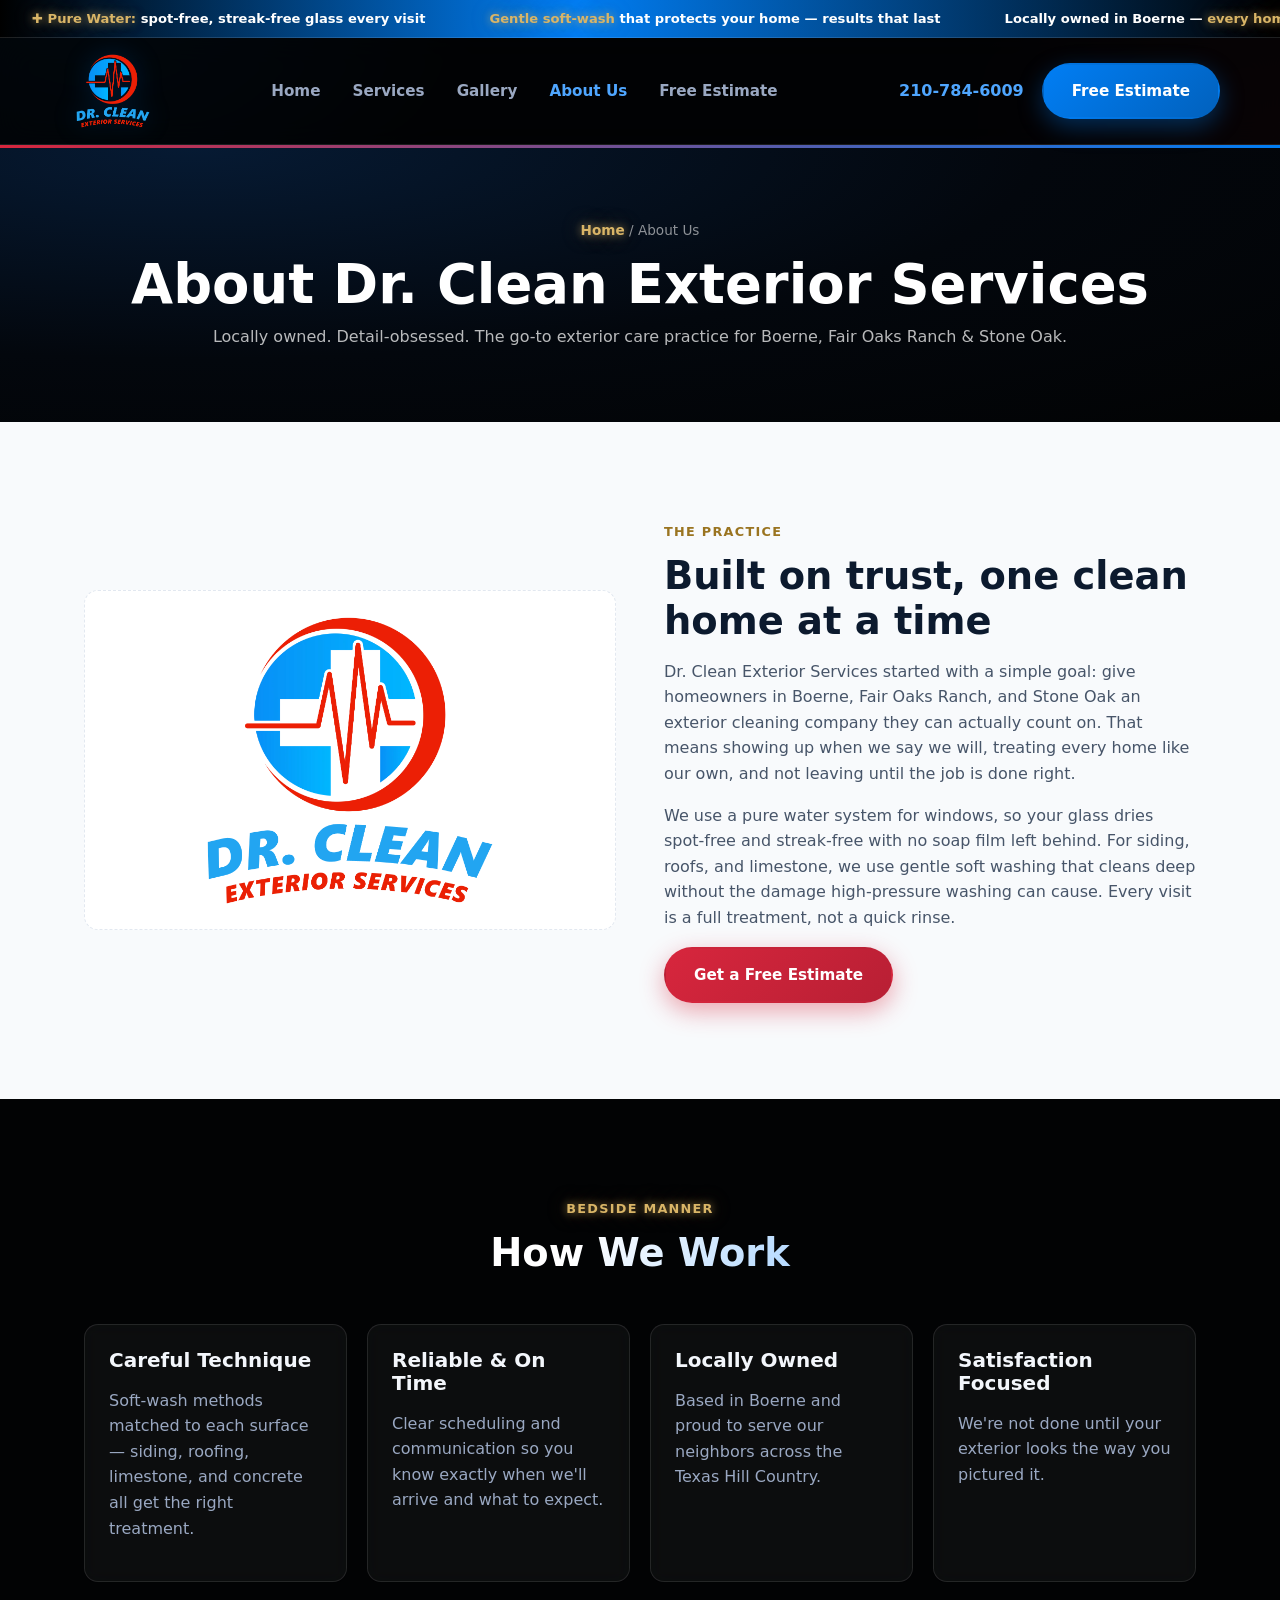
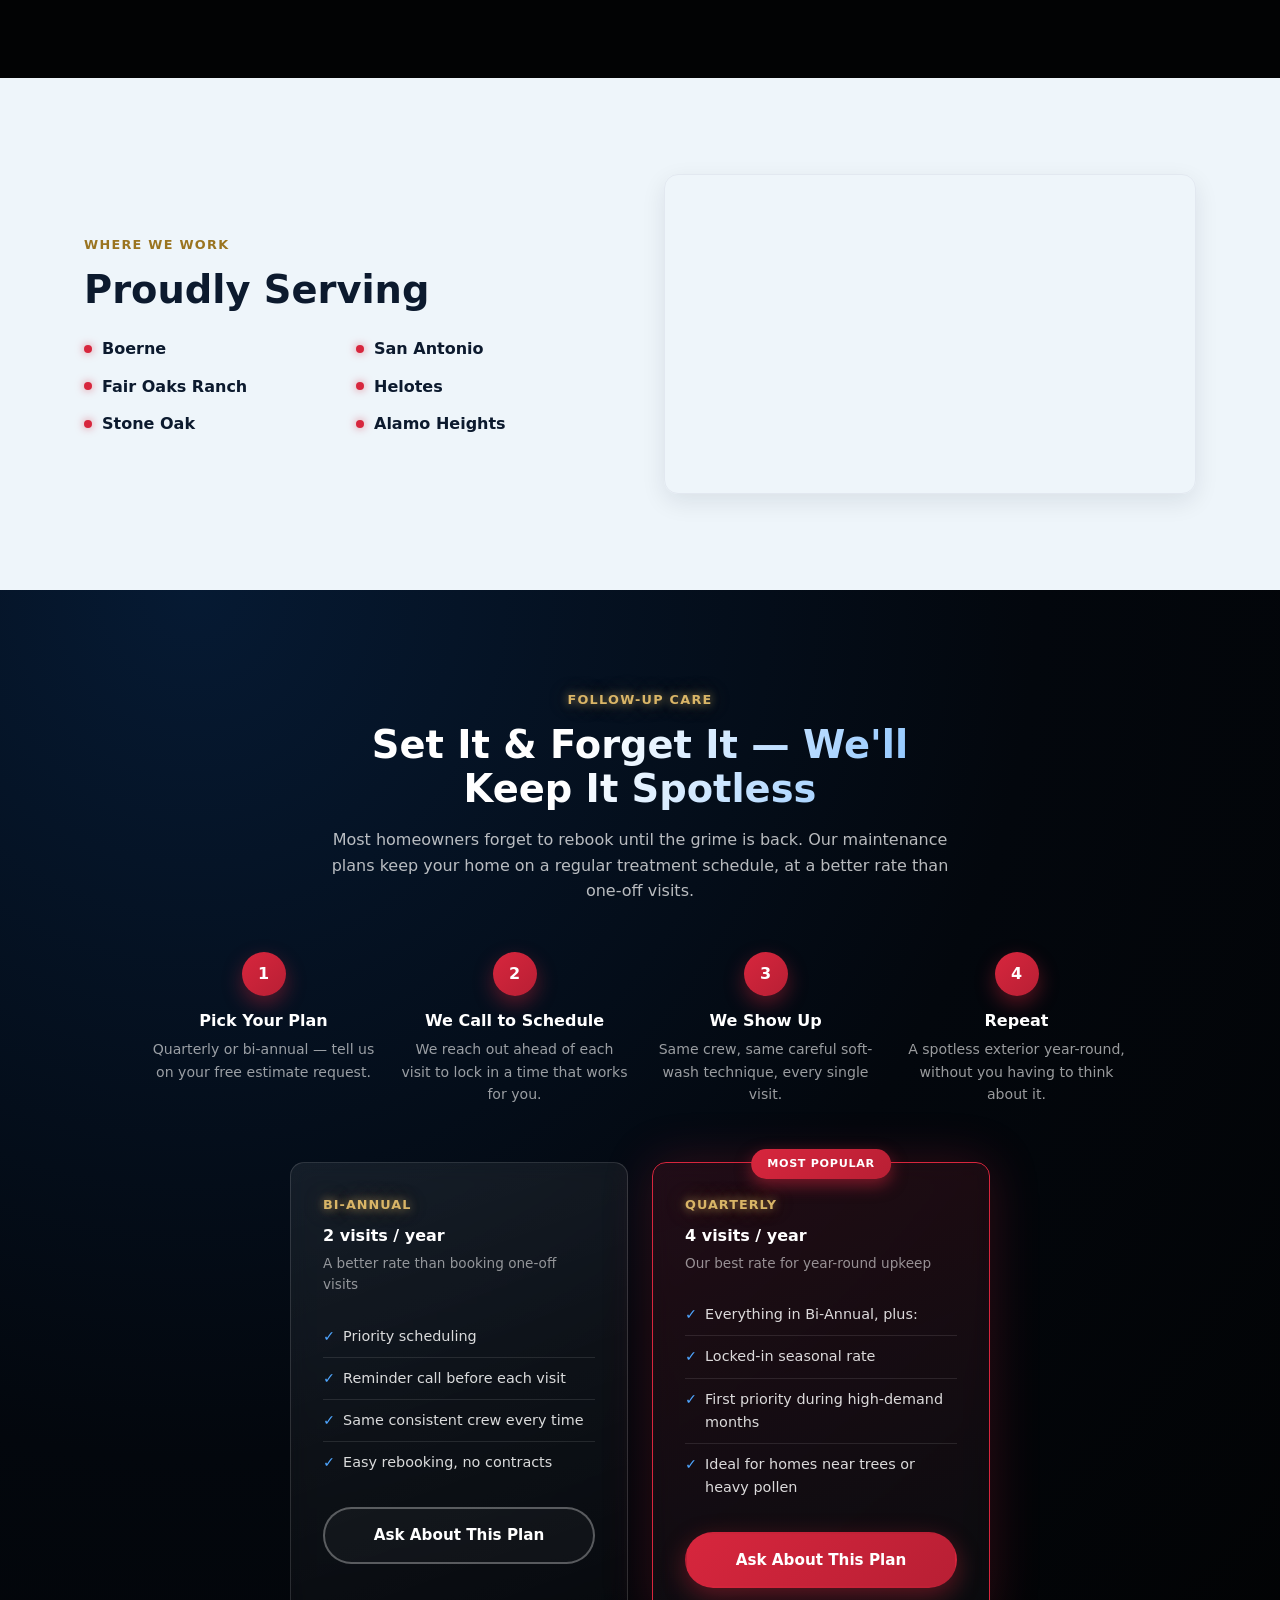
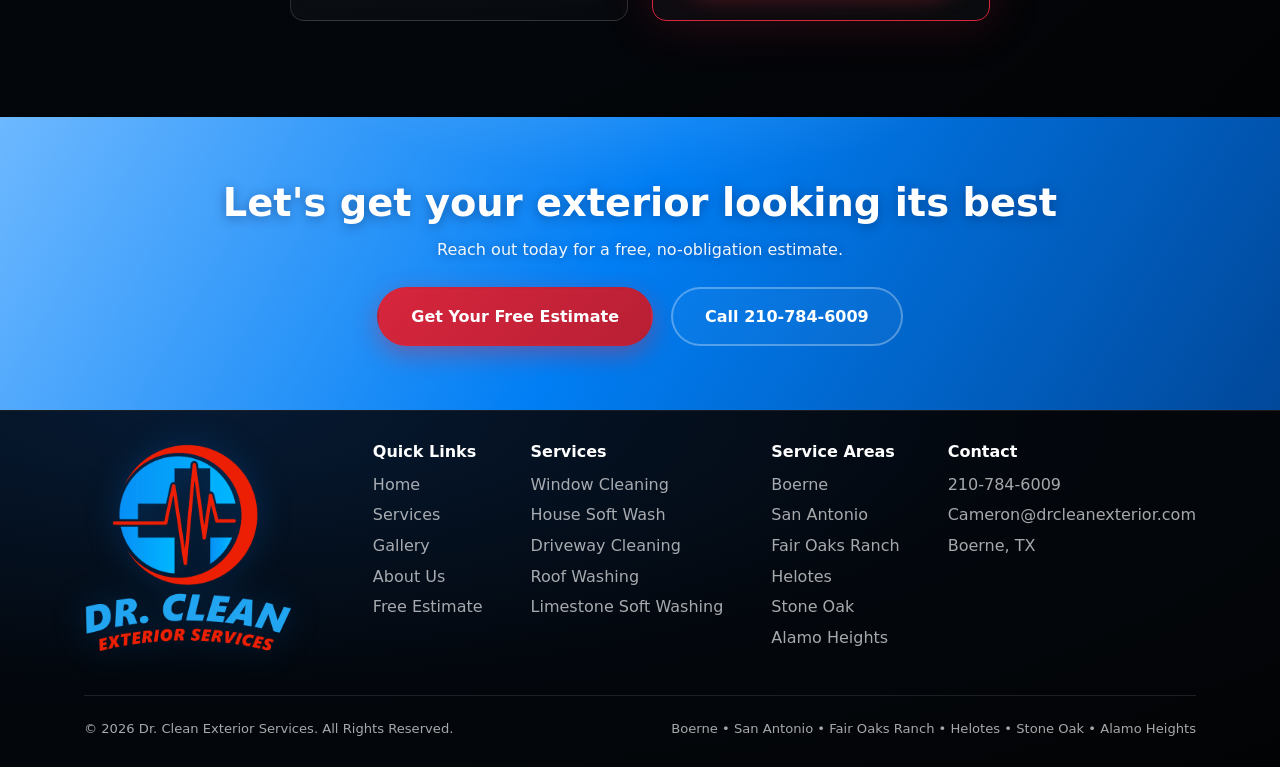
==== commit 1dcd9512: "About: new 'Built on trust' copy, remove founding-story placeholder Co-Authored-By: Claude Sonnet 5." ====
--- a/about.html
+++ b/about.html
@@ -95,8 +95,8 @@
     <div>
       <span class="eyebrow">The Practice</span>
       <h2>Built on trust, one clean home at a time</h2>
-      <p>Dr. Clean Exterior Services was founded to give homeowners in Boerne, Fair Oaks Ranch, and Stone Oak a better exterior cleaning experience &mdash; reliable scheduling, careful technique, and results that actually last. [Add your founding story, years in business, and what makes your approach different here.]</p>
-      <p>We use soft-wash methods designed to clean thoroughly while protecting siding, roofing, and natural stone from the damage that comes with aggressive high-pressure cleaning.</p>
+      <p>Dr. Clean Exterior Services started with a simple goal: give homeowners in Boerne, Fair Oaks Ranch, and Stone Oak an exterior cleaning company they can actually count on. That means showing up when we say we will, treating every home like our own, and not leaving until the job is done right.</p>
+      <p>We use a pure water system for windows, so your glass dries spot-free and streak-free with no soap film left behind. For siding, roofs, and limestone, we use gentle soft washing that cleans deep without the damage high-pressure washing can cause. Every visit is a full treatment, not a quick rinse.</p>
       <a href="free-estimate.html" class="btn btn-primary">Get a Free Estimate</a>
     </div>
   </div>
--- a/css/style.css
+++ b/css/style.css
@@ -714,7 +714,8 @@
 
 /* CTA band */
 .cta-band {
-  background: linear-gradient(120deg, var(--blue) 0%, var(--red) 100%);
+  /* light to deep blue, same family as the "Window Cleaning" headline (#8cc8ff to #017ef4), carried on to a deeper navy-blue */
+  background: linear-gradient(120deg, #6db8ff 0%, #017ef4 48%, #01489a 100%);
   color: #fff;
   padding: 64px 0;
   text-align: center;
@@ -731,8 +732,8 @@
 
 .cta-band .container { position: relative; z-index: 1; }
 
-.cta-band h2 { color: #fff; margin-bottom: 12px; -webkit-text-fill-color: #fff; background: none; }
-.cta-band p { color: rgba(255,255,255,0.92); }
+.cta-band h2 { color: #fff; margin-bottom: 12px; -webkit-text-fill-color: #fff; background: none; text-shadow: 0 2px 12px rgba(0, 24, 70, 0.4); }
+.cta-band p { color: rgba(255,255,255,0.95); text-shadow: 0 1px 8px rgba(0, 24, 70, 0.35); }
 
 /* Contact / quote form */
 .contact-wrap {
@@ -1641,7 +1642,12 @@
   .section { padding: 34px 0; }
   .section-head { margin-bottom: 20px; }
   .section-head p { font-size: 0.75rem; }
-  .cta-band { padding: 34px 0; }
+  /* "Ready for a spotless exterior?" band: smaller type and tighter spacing on phones */
+  .cta-band { padding: 26px 0; }
+  .cta-band h2 { font-size: 1.1rem; margin-bottom: 6px; }
+  .cta-band p { font-size: 0.72rem; margin-bottom: 0; }
+  .cta-band .hero-actions { margin-top: 14px !important; gap: 8px; }
+  .cta-band .hero-actions .btn { font-size: 0.72rem; min-height: 34px; padding: 8px 10px; }
   .page-hero { padding: 30px 0; }
   .page-hero h1 { font-size: 1.5rem; }
   .breadcrumb a { display: inline-block; padding: 8px 4px; }
@@ -1732,6 +1738,8 @@
   .site-footer { --footer-gap: 22px; }
   .footer-logo { height: 100px; margin: 0; }
   .footer-bottom { flex-direction: column; align-items: center; text-align: center; font-size: 0.62rem; gap: 6px; }
+  /* the areas line ("Boerne • … • Alamo Heights") stays on one line; the text shrinks on narrower phones (it is ~34.7 x the font size wide) */
+  .footer-bottom span:last-child { white-space: nowrap; font-size: min(0.62rem, calc((100vw - 28px) / 35.5)); }
 
   /* Exit popup */
   .exit-modal-logo { height: 72px; }
@@ -1860,6 +1868,91 @@
 /* Quote form on the homepage (before services) */
 .quote-home .quote-wizard { max-width: 720px; margin: 0 auto; }
 .quote-home .section-head { margin-bottom: 28px; }
+
+/* Homepage "Get Your Free Quote" (desktop only): wider two-column layout, photo + trust list on the left, form on the right.
+   Phones and tablets keep the single centred form, so the photo/list and the chip icons stay hidden there. */
+.quote-aside, .qw-ico { display: none; }
+@media (min-width: 900px) {
+  .quote-home > .container { max-width: 1320px; }
+  .quote-layout {
+    display: grid;
+    grid-template-columns: minmax(0, 0.9fr) minmax(0, 1.1fr);
+    gap: 48px;
+    align-items: start;
+  }
+  .quote-aside { display: block; }
+  .quote-photo {
+    border-radius: var(--radius);
+    overflow: hidden;
+    border: 1px solid #e2e8f0;
+    box-shadow: 0 8px 28px rgba(1, 126, 244, 0.16);
+  }
+  .quote-photo video { display: block; width: 100%; aspect-ratio: 16 / 9; object-fit: cover; background: #dfe9f5; }
+  /* trust list: 2 x 2 small cards, each with an icon in a blue circle, a bold title and a smaller line */
+  .quote-trust { list-style: none; margin: 20px 0 0; padding: 0; display: grid; grid-template-columns: 1fr 1fr; gap: 14px; }
+  .quote-trust li {
+    display: flex;
+    align-items: center;
+    gap: 14px;
+    padding: 14px 16px;
+    background: linear-gradient(160deg, #ffffff 0%, #eef5ff 100%);
+    border: 1px solid rgba(1, 126, 244, 0.14);
+    border-radius: 14px;
+    box-shadow: 0 6px 22px rgba(1, 126, 244, 0.14); /* the soft blue glow from the service cards */
+  }
+  .qt-ico {
+    flex: 0 0 auto;
+    width: 42px;
+    height: 42px;
+    border-radius: 50%;
+    background: #017ef4;
+    color: #fff;
+    display: grid;
+    place-items: center;
+  }
+  .qt-text { display: block; line-height: 1.25; }
+  .qt-text strong { display: block; font-size: 1rem; font-weight: 800; color: #0c1a2e; }
+  .qt-text span { display: block; margin-top: 2px; font-size: 0.86rem; color: #475569; }
+
+  .quote-home .quote-wizard { max-width: none; margin: 0; position: relative; }
+  /* thin blue accent line across the top of the form card (same blues as the service cards) */
+  /* the line is a full-card overlay (same corners, covering the card's own border) masked down to its top 4px, so it sits
+     right on the top edge and follows the rounded corners exactly */
+  .quote-home .quote-wizard::before {
+    content: "";
+    position: absolute;
+    inset: -1px;
+    border-radius: inherit;
+    pointer-events: none;
+    background: linear-gradient(90deg, #8cc8ff, #017ef4);
+    -webkit-mask-image: linear-gradient(to bottom, #000 0, #000 4px, transparent 4px);
+    mask-image: linear-gradient(to bottom, #000 0, #000 4px, transparent 4px);
+  }
+
+  /* bigger "Window Cleaning" / "Soft / Pressure Washing" buttons with an icon; the selected one turns solid blue */
+  .quote-home .qw-step[data-step="1"] > .qw-chips { display: grid; grid-template-columns: 1fr 1fr; gap: 14px; }
+  .quote-home .qw-chip-lg span {
+    display: flex;
+    align-items: center;
+    justify-content: center;
+    gap: 10px;
+    padding: 18px 20px;
+    font-size: 1.08rem;
+    border-radius: 12px;
+    text-align: center;
+  }
+  .quote-home .qw-chip-lg .qw-ico { display: block; flex-shrink: 0; }
+  .quote-home .qw-chip-lg input:checked + span {
+    background: #017ef4;
+    border-color: #017ef4;
+    color: #fff;
+    box-shadow: 0 8px 20px rgba(1, 126, 244, 0.35);
+  }
+
+  /* "Next" button in red, like the other main buttons */
+  .quote-home .qw-next { background: linear-gradient(135deg, var(--red) 0%, var(--red-dark) 100%); color: #fff; box-shadow: 0 8px 24px rgba(215, 38, 61, 0.4); }
+  .quote-home .qw-next:hover { box-shadow: 0 14px 36px rgba(215, 38, 61, 0.5); }
+}
 
 /* Quote form: compact on phones, like the rest (fields stay 16px so iPhones don't zoom) */
 @media (max-width: 720px) {
@@ -1928,20 +2021,95 @@
   .about-flow-link { display: inline-block; padding: 8px 0; font-size: 0.8rem; }
 }
 
-/* Homepage services (web): three on top, two centered underneath */
+/* Homepage services (desktop): full-width grid, three cards per row (3 on top, 3 below), all cards the same height with the
+   photos, titles, text and "Learn more" links lined up across each row. Phones keep their own 2-column grid. */
 @media (min-width: 900px) {
   #services > .container > .services-grid {
-    display: flex;
-    flex-wrap: wrap;
-    justify-content: center;
+    display: grid;
+    grid-template-columns: repeat(3, minmax(0, 1fr));
+    grid-auto-rows: 1fr; /* every row (and so every card) is as tall as the tallest card */
     gap: 28px;
-    max-width: 912px;
-    margin: 0 auto;
+    max-width: none;
+    margin: 0;
   }
   #services > .container > .services-grid > .service-card {
-    flex: 0 0 280px;
-    max-width: 280px;
+    display: flex;
+    flex-direction: column;
+    max-width: none;
   }
+  /* every photo is the same square, whatever the file's own proportions (the image fills the box instead of sizing it) */
+  #services .service-photo { flex: 0 0 auto; min-height: 0; }
+  #services .service-photo img { position: absolute; inset: 0; }
+  #services .service-card p { flex: 1 1 auto; }            /* text fills the middle so the links sit at the same height */
+  #services .service-card a.learn-more { align-self: flex-start; margin-top: auto; }
+  #services .service-card-cta .btn { margin-top: auto; }    /* the "Not Sure" button sits at the bottom, level with the other cards' links */
+}
+
+/* Homepage "Services We Offer" polish (scoped to #services so other pages are untouched) */
+#services .service-card {
+  position: relative;
+  /* soft blue glow in place of the gray shadow */
+  box-shadow: 0 6px 22px rgba(1, 126, 244, 0.14);
+  border-color: rgba(1, 126, 244, 0.14);
+}
+/* thin blue accent line across the top of each card (same blues as the "Window Cleaning" headline) */
+#services .service-card::before {
+  content: "";
+  position: absolute;
+  left: 0;
+  right: 0;
+  top: 0;
+  height: 3px;
+  z-index: 3;
+  background: linear-gradient(90deg, #8cc8ff, #017ef4);
+}
+#services .service-card:hover { transform: none; box-shadow: 0 8px 26px rgba(1, 126, 244, 0.22); }
+@media (hover: hover) and (min-width: 721px) {
+  /* desktop: a slight lift and a stronger glow on hover */
+  #services .service-card:hover { transform: translateY(-5px); box-shadow: 0 16px 36px rgba(1, 126, 244, 0.28); }
+}
+
+/* Before / After pills on the photos (before = top or left half, after = bottom or right half) */
+.ba-tag {
+  position: absolute;
+  z-index: 2;
+  padding: 3px 10px;
+  border-radius: 999px;
+  background: rgba(8, 16, 30, 0.62);
+  color: #fff;
+  font-size: 0.68rem;
+  font-weight: 700;
+  line-height: 1.4;
+  letter-spacing: 0.04em;
+  pointer-events: none;
+}
+.split-v .ba-tag-before, .split-h .ba-tag-before { top: 12px; left: 10px; }
+.split-v .ba-tag-after { top: calc(50% + 10px); left: 10px; }
+.split-h .ba-tag-after { top: 12px; left: calc(50% + 10px); }
+
+/* 6th card: "Not Sure What You Need?" */
+#services .service-card-cta {
+  display: flex;
+  flex-direction: column;
+  align-items: center;
+  justify-content: flex-start;
+  text-align: center;
+  background: linear-gradient(160deg, #f4f9ff 0%, #e4f0ff 100%);
+}
+/* the logo fills the photo spot at the top of the card */
+#services .service-photo-logo { align-self: stretch; background: linear-gradient(160deg, #ffffff 0%, #e9f3ff 100%); }
+#services .service-photo-logo::after { display: none; }
+#services .service-photo-logo img { position: absolute; inset: 18.5%; width: 63%; height: 63%; object-fit: contain; } /* a tad bigger than the 55% version (it started at 82%) */
+#services .service-card-cta h3 { font-size: 1.2rem; }
+#services .service-card-cta p { margin-bottom: 18px; }
+@media (max-width: 720px) {
+  .ba-tag { padding: 2px 7px; font-size: 0.54rem; }
+  .split-v .ba-tag-before, .split-h .ba-tag-before { top: 8px; left: 6px; }
+  .split-v .ba-tag-after { top: calc(50% + 6px); left: 6px; }
+  .split-h .ba-tag-after { top: 8px; left: calc(50% + 6px); }
+  #services .service-card-cta h3 { font-size: 0.82rem; }
+  #services .service-card-cta p { margin-bottom: 10px; }
+  #services .service-card-cta .btn { width: 100%; padding: 8px 6px; font-size: 0.64rem; line-height: 1.25; white-space: normal; }
 }
 
 /* Homepage before & after results */
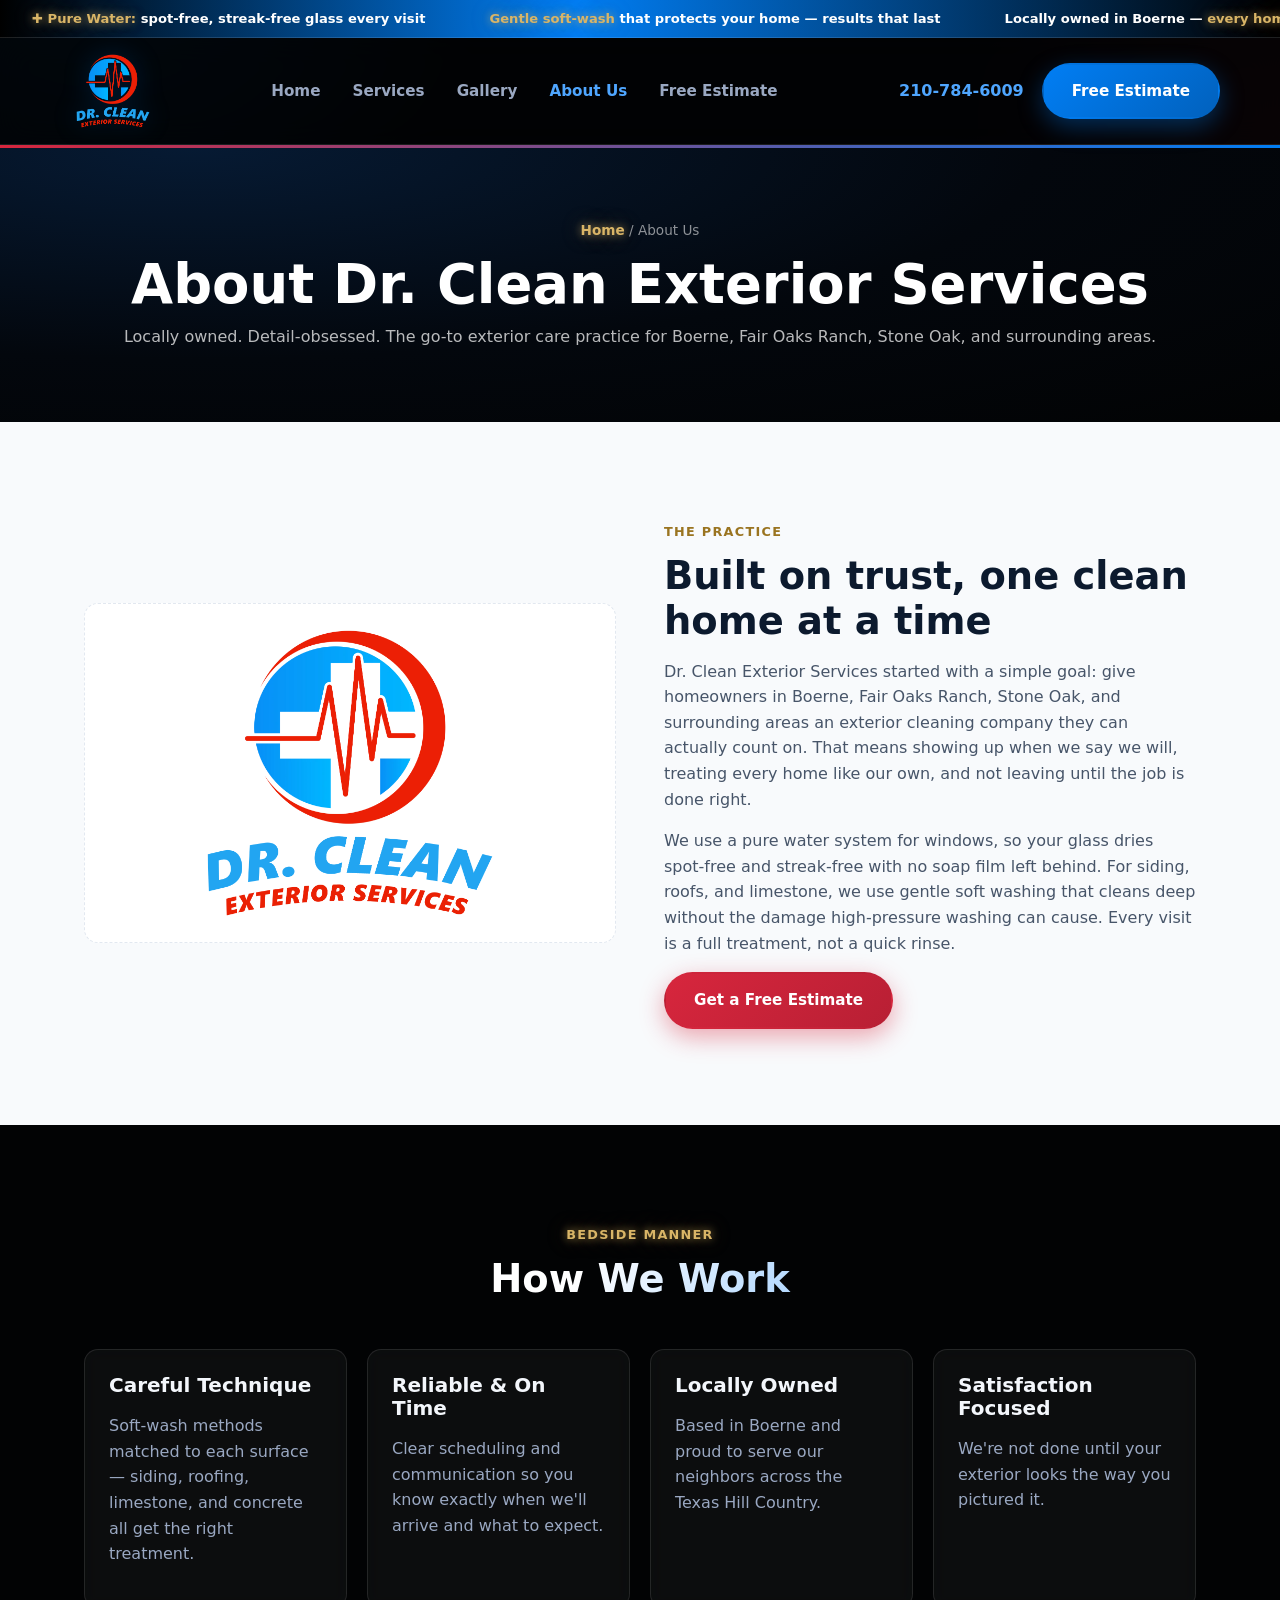
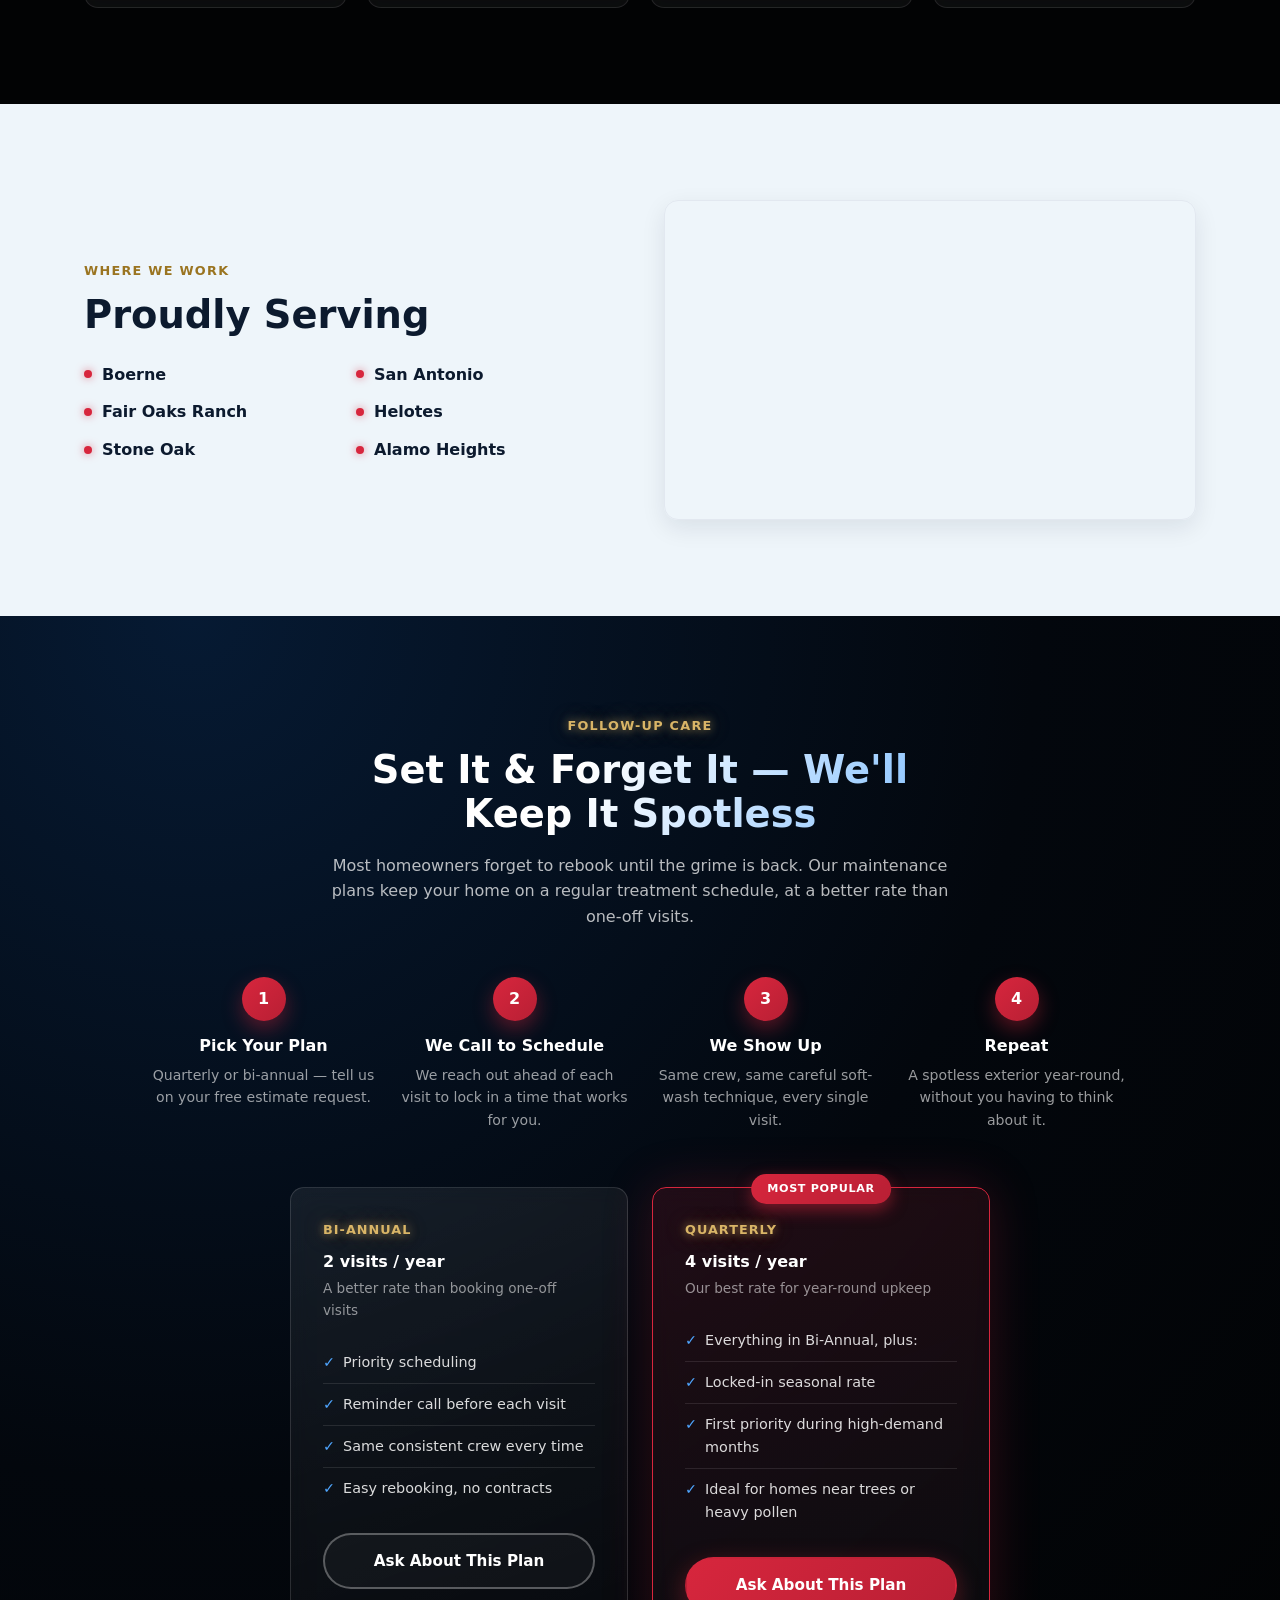
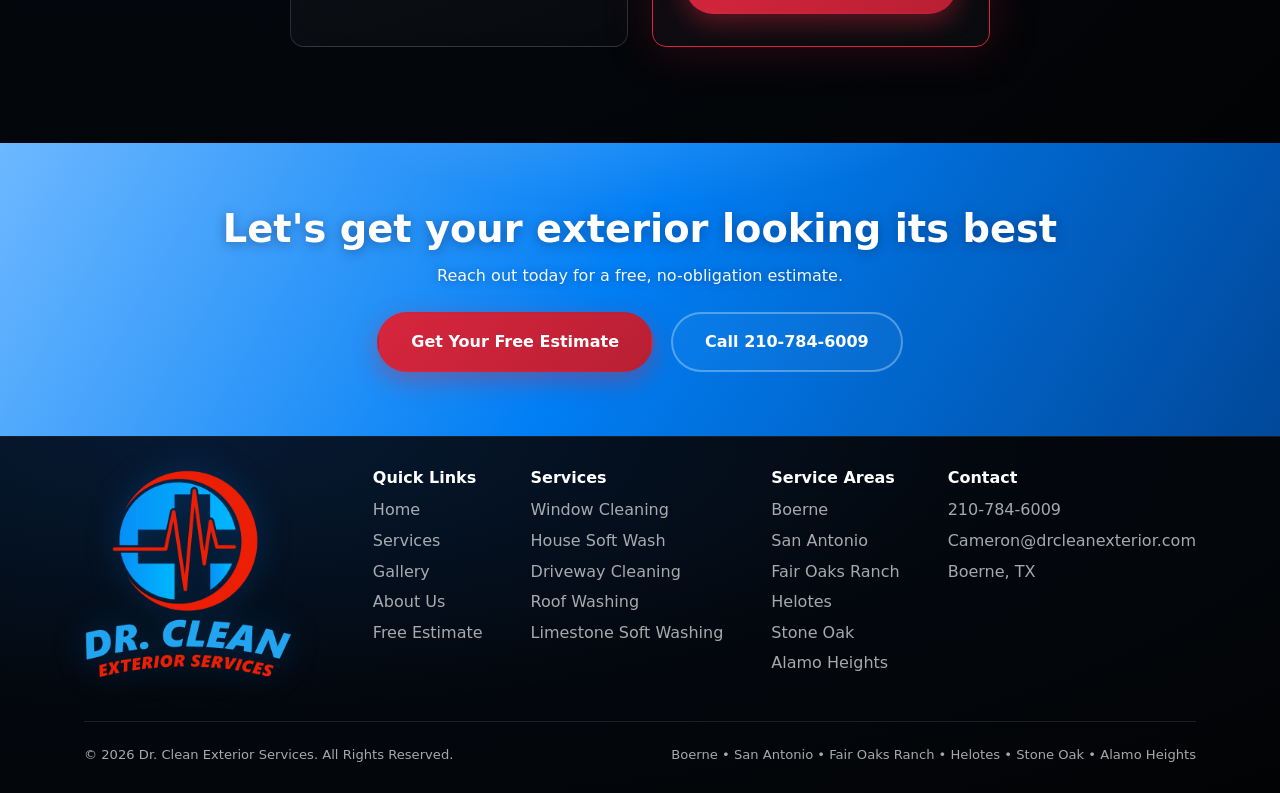
==== commit 2a8dd854: "About: end city lists with 'and surrounding areas' Co-Authored-By: Claude Sonnet 5.5 <noreply@anthro" ====
--- a/about.html
+++ b/about.html
@@ -83,7 +83,7 @@
   <div class="container">
     <div class="breadcrumb"><a href="index.html">Home</a> / About Us</div>
     <h1>About Dr. Clean Exterior Services</h1>
-    <p>Locally owned. Detail-obsessed. The go-to exterior care practice for Boerne, Fair Oaks Ranch &amp; Stone Oak.</p>
+    <p>Locally owned. Detail-obsessed. The go-to exterior care practice for Boerne, Fair Oaks Ranch, Stone Oak, and surrounding areas.</p>
   </div>
 </section>
 
@@ -95,7 +95,7 @@
     <div>
       <span class="eyebrow">The Practice</span>
       <h2>Built on trust, one clean home at a time</h2>
-      <p>Dr. Clean Exterior Services started with a simple goal: give homeowners in Boerne, Fair Oaks Ranch, and Stone Oak an exterior cleaning company they can actually count on. That means showing up when we say we will, treating every home like our own, and not leaving until the job is done right.</p>
+      <p>Dr. Clean Exterior Services started with a simple goal: give homeowners in Boerne, Fair Oaks Ranch, Stone Oak, and surrounding areas an exterior cleaning company they can actually count on. That means showing up when we say we will, treating every home like our own, and not leaving until the job is done right.</p>
       <p>We use a pure water system for windows, so your glass dries spot-free and streak-free with no soap film left behind. For siding, roofs, and limestone, we use gentle soft washing that cleans deep without the damage high-pressure washing can cause. Every visit is a full treatment, not a quick rinse.</p>
       <a href="free-estimate.html" class="btn btn-primary">Get a Free Estimate</a>
     </div>
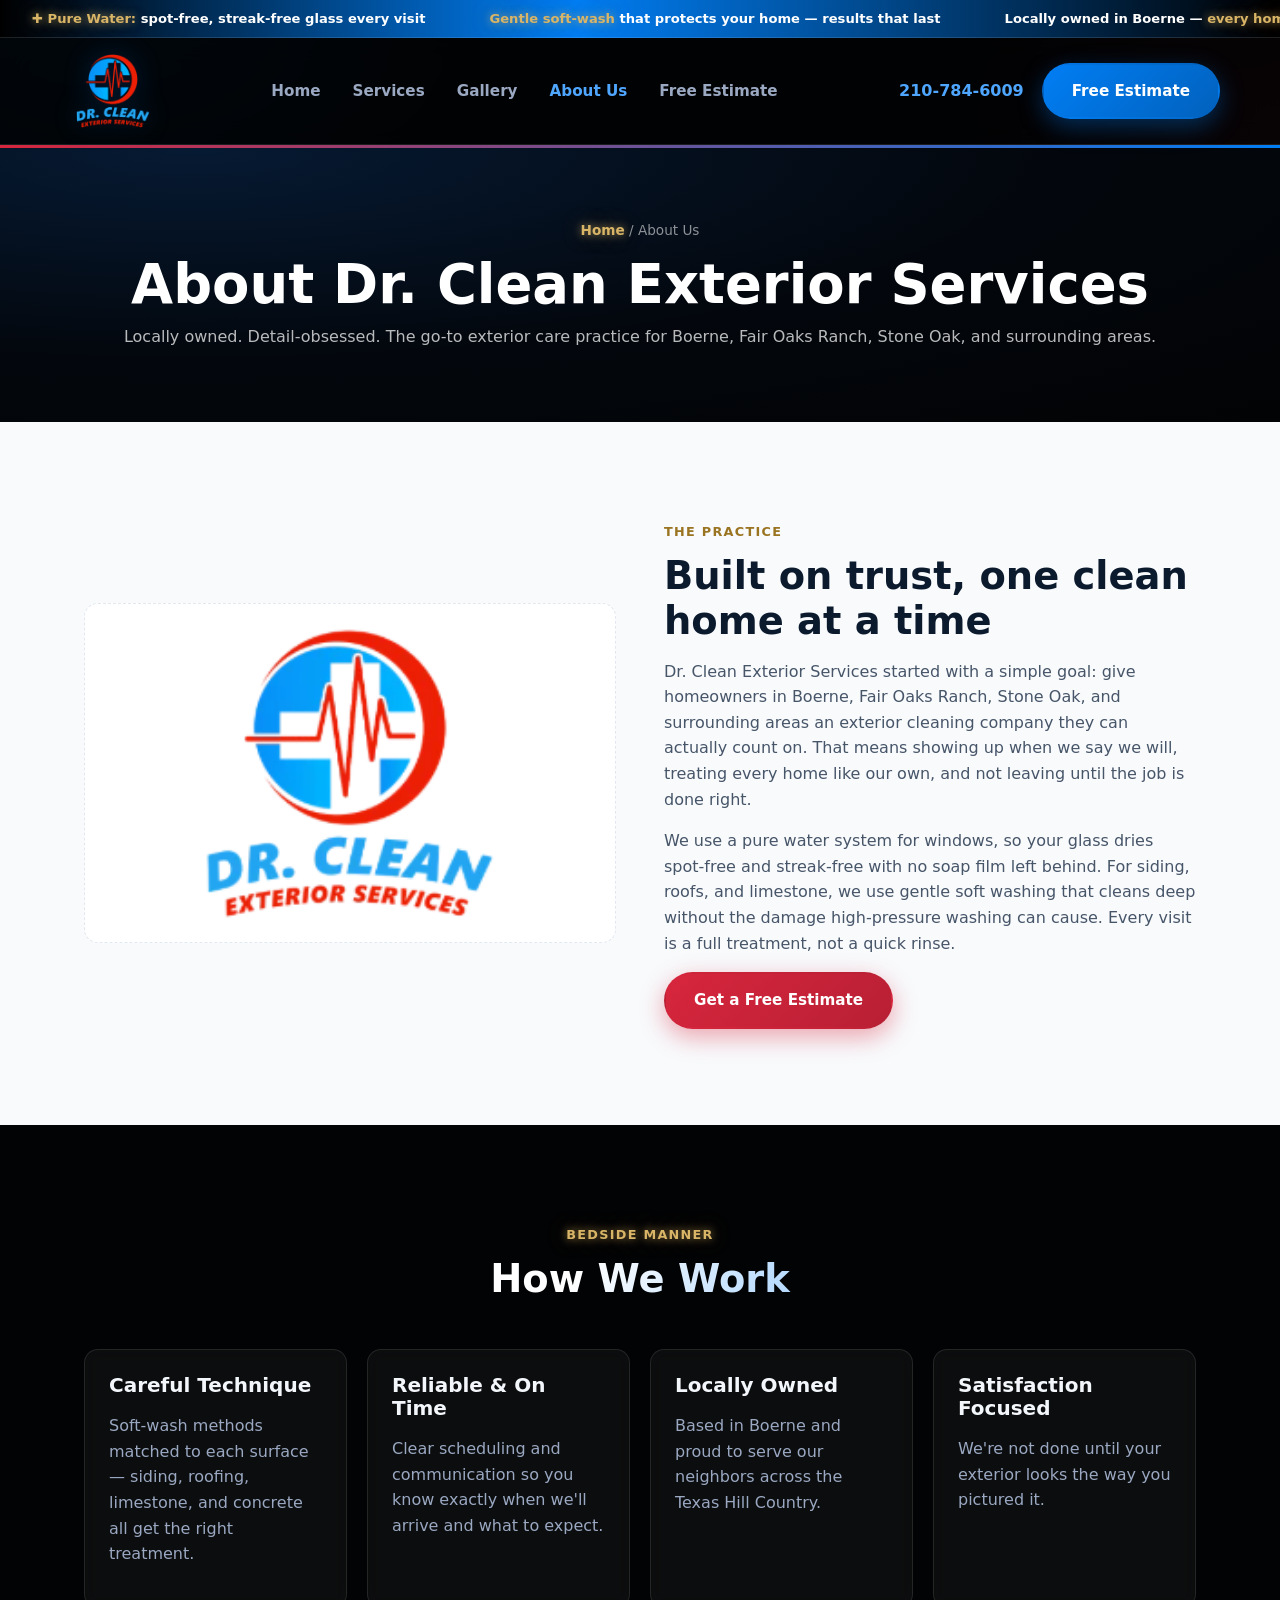
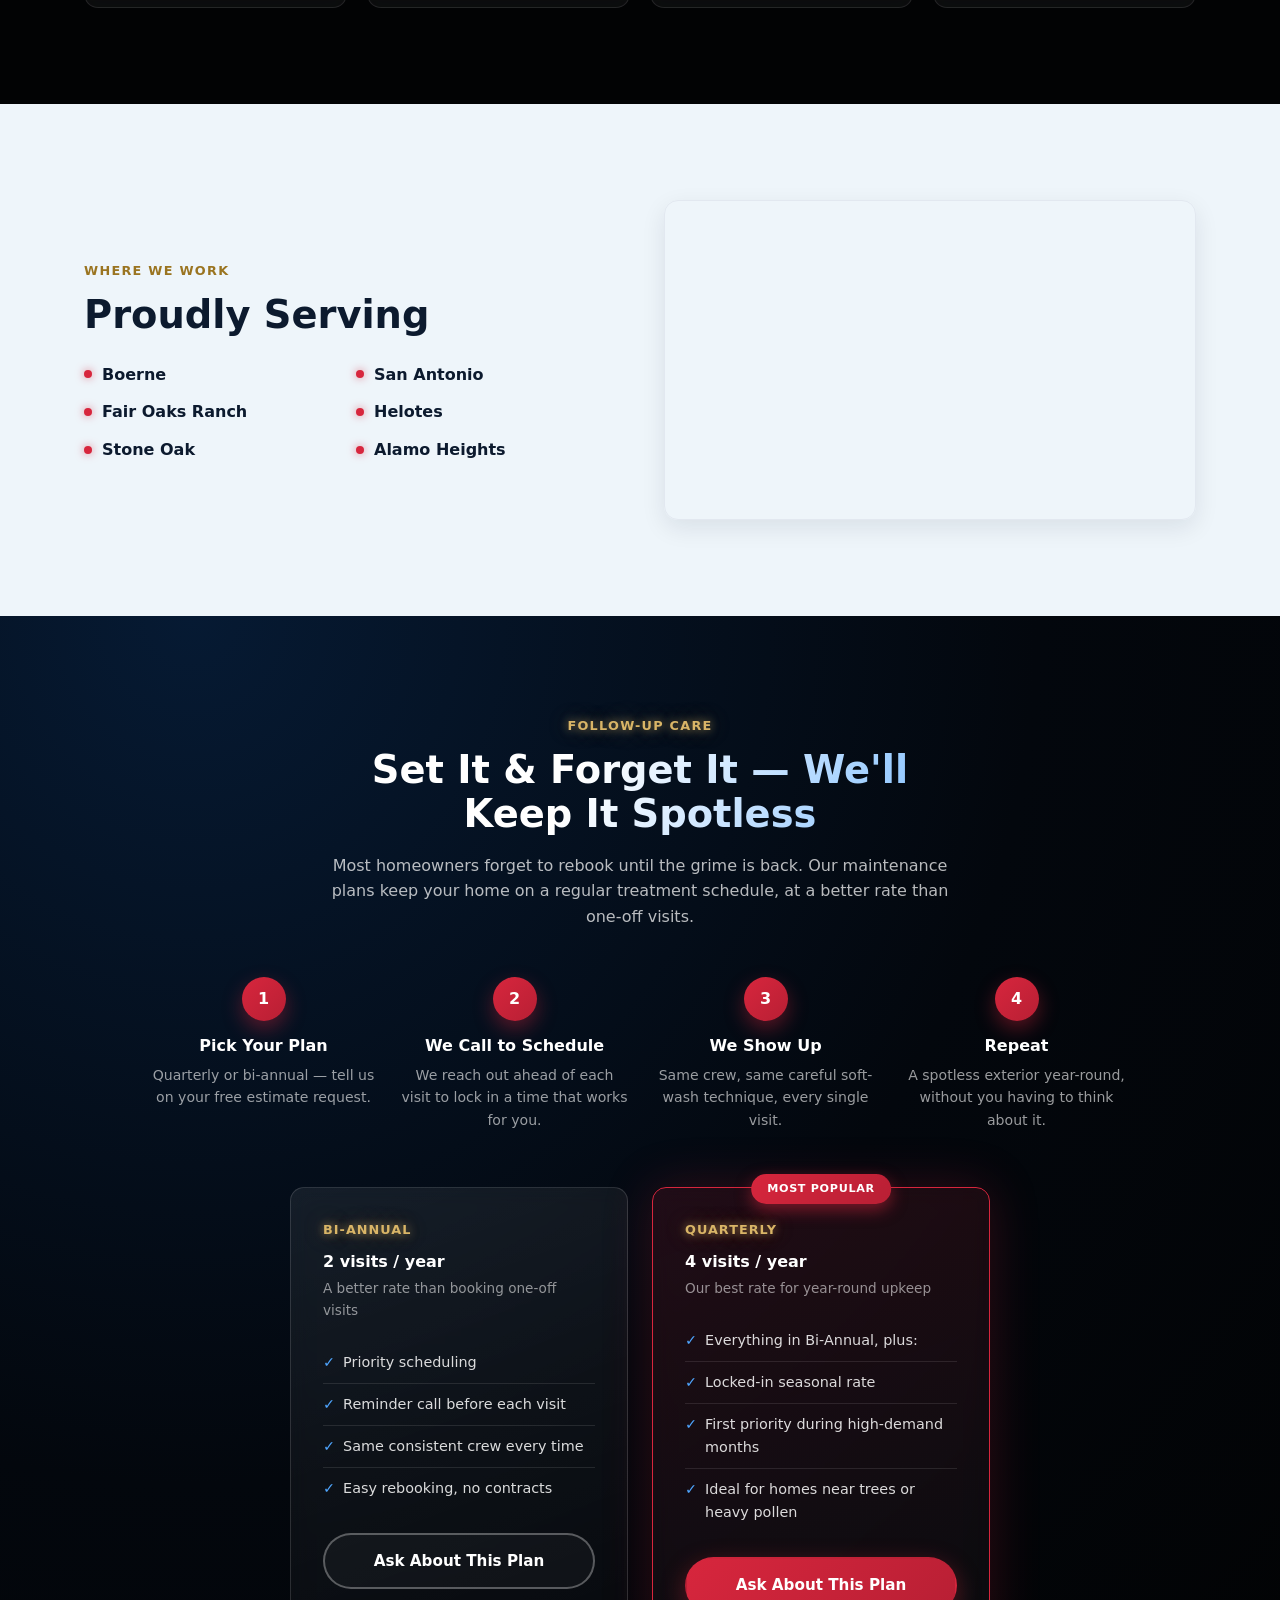
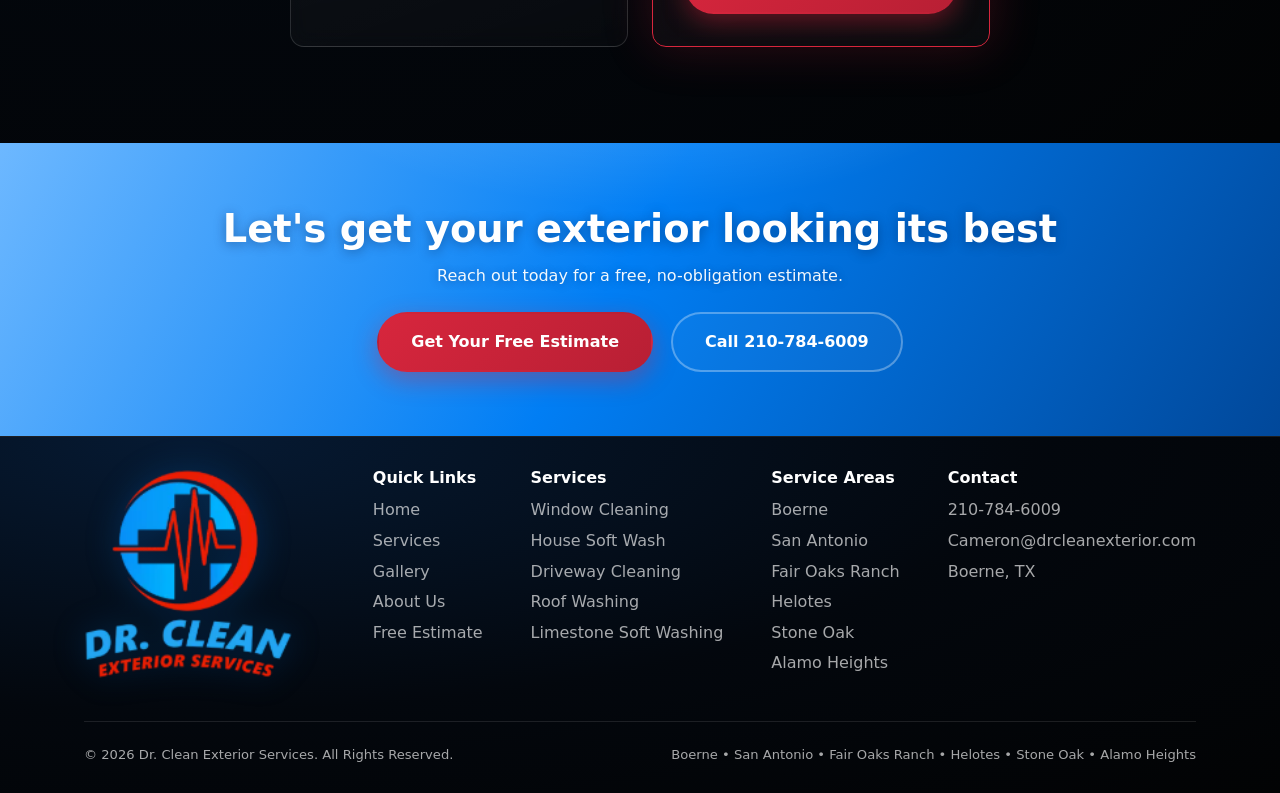
==== commit 35fd7f90: "Performance: WebP images with srcset, explicit sizes, lazy loading, minified CSS/JS, split quote wiz" ====
--- a/about.html
+++ b/about.html
@@ -19,7 +19,7 @@
 <meta name="twitter:image" content="https://www.drcleanexterior.com/images/logo-full.png">
 <link rel="icon" type="image/png" sizes="32x32" href="images/favicon-32.png">
 <link rel="apple-touch-icon" sizes="180x180" href="images/favicon-180.png">
-<link rel="stylesheet" href="css/style.css?v=2">
+<link rel="stylesheet" href="css/style.min.css?v=3">
 <script type="application/ld+json">
 {
   "@context": "https://schema.org",
@@ -59,7 +59,7 @@
 <header class="site-header">
   <div class="container nav">
     <a href="index.html" class="brand">
-      <img src="images/logo-full.png" alt="Dr. Clean Exterior Services" class="nav-logo">
+      <img src="images/logo-full.png" srcset="images/logo-160.webp 160w, images/logo-320.webp 320w, images/logo-450.webp 450w" sizes="(max-width: 720px) 52px, 74px" width="1107" height="1112" alt="Dr. Clean Exterior Services" class="nav-logo">
     </a>
     <nav>
       <ul class="nav-links">
@@ -90,7 +90,7 @@
 <section class="section lt l1">
   <div class="container area-wrap">
     <div class="area-map-placeholder" style="height:340px;">
-      <img src="images/logo-full.png" alt="Dr. Clean Exterior Services" style="max-width:60%; height:auto;">
+      <img src="images/logo-full.png" srcset="images/logo-160.webp 160w, images/logo-320.webp 320w, images/logo-450.webp 450w" sizes="(max-width: 720px) 105px, 225px" width="1107" height="1112" alt="Dr. Clean Exterior Services" style="max-width:60%; height:auto;" loading="lazy" decoding="async">
     </div>
     <div>
       <span class="eyebrow">The Practice</span>
@@ -144,7 +144,7 @@
       </ul>
     </div>
     <div class="map-embed">
-      <iframe src="https://www.google.com/maps?ll=29.67,-98.62&z=11&output=embed" loading="lazy" referrerpolicy="no-referrer-when-downgrade" title="Dr. Clean Exterior Services area map"></iframe>
+      <iframe src="https://www.google.com/maps?ll=29.67,-98.62&z=10&output=embed" loading="lazy" referrerpolicy="no-referrer-when-downgrade" title="Dr. Clean Exterior Services area map"></iframe>
     </div>
   </div>
 </section>
@@ -225,7 +225,7 @@
   <div class="container">
     <div class="footer-grid">
       <div class="footer-brand">
-        <img src="images/logo-full.png" alt="Dr. Clean Exterior Services" class="footer-logo">
+        <img src="images/logo-full.png" srcset="images/logo-160.webp 160w, images/logo-320.webp 320w, images/logo-450.webp 450w" sizes="(max-width: 720px) 100px, 210px" width="1107" height="1112" alt="Dr. Clean Exterior Services" class="footer-logo" loading="lazy" decoding="async">
         <p>Your exterior’s go-to doctor. From spot-free windows to soft-washed siding and roofs, we keep Hill Country homes looking their best, visit after visit</p>
       </div>
       <div>
@@ -275,7 +275,7 @@
   </div>
 </footer>
 
-<script src="js/script.js?v=2"></script>
+<script src="js/script.min.js?v=3"></script>
 <script>window.va = window.va || function () { (window.vaq = window.vaq || []).push(arguments); };</script>
 <script defer src="/_vercel/insights/script.js"></script>
 </body>
--- a/css/style.min.css
+++ b/css/style.min.css
@@ -0,0 +1 @@
+@font-face{font-family:"Playfair Display";font-style:normal;font-weight:700;font-display:swap;src:url("../fonts/playfair-display-700.woff2")format("woff2")}@font-face{font-family:"Montserrat";font-style:normal;font-weight:800;font-display:swap;src:url("../fonts/montserrat-800.woff2")format("woff2")}:root{--navy:#03070d;--blue:#017ef4;--blue-light:#4fa6ff;--red:#d7263d;--red-dark:#b81f34;--gold:#d9b567;--ink:#f3f6fb;--muted:#9aa8c2;--bg:#020304;--bg-alt:#000000;--card:rgba(255,255,255,0.045);--card-hover:rgba(255,255,255,0.07);--border:rgba(255,255,255,0.1);--radius:14px;--shadow:0 20px 60px rgba(0,0,0,0.45);--shadow-lg:0 30px 90px rgba(0,0,0,0.55);--glow-blue:0 0 50px rgba(1,126,244,0.25);--glow-red:0 0 50px rgba(215,38,61,0.22);--glow-gold-text:0 0 10px rgba(217,181,103,0.7),0 0 22px rgba(217,181,103,0.35);--max-width:1160px}*{box-sizing:border-box}html{scroll-behavior:smooth;-webkit-text-size-adjust:100%;text-size-adjust:100%}body{margin:0;font-family:"Segoe UI","Inter",system-ui,-apple-system,Roboto,sans-serif;color:var(--ink);background:var(--bg);line-height:1.6;position:relative}body::before{content:"";position:fixed;inset:0;z-index:-1;background:radial-gradient(650px 550px at 8% -5%,rgba(1,126,244,0.18),transparent 60%),radial-gradient(550px 500px at 100% 15%,rgba(215,38,61,0.14),transparent 60%),radial-gradient(600px 550px at 0% 55%,rgba(217,181,103,0.06),transparent 60%),radial-gradient(750px 650px at 100% 85%,rgba(1,126,244,0.13),transparent 60%),radial-gradient(700px 600px at 50% 115%,rgba(215,38,61,0.1),transparent 60%);pointer-events:none}img{max-width:100%;display:block}a{color:inherit;text-decoration:none}::selection{background:var(--blue);color:#fff}.container{max-width:var(--max-width);margin:0 auto;padding:0 24px}h1,h2,h3,h4{font-family:"Segoe UI Semibold","Inter",system-ui,sans-serif;line-height:1.15;margin:0 0 16px;color:var(--ink)}h1{font-size:clamp(2.2rem,4.5vw,3.4rem);background:linear-gradient(120deg,#ffffff 30%,var(--blue-light) 100%);-webkit-background-clip:text;background-clip:text;-webkit-text-fill-color:transparent}h2{font-size:clamp(1.7rem,3vw,2.4rem)}h3{font-size:1.25rem}p{color:var(--muted);margin:0 0 16px}.eyebrow{display:inline-block;color:var(--gold);text-shadow:var(--glow-gold-text);font-weight:700;letter-spacing:0.1em;text-transform:uppercase;font-size:0.8rem;margin-bottom:12px}.section{padding:96px 0;position:relative}.section-alt{background:linear-gradient(180deg,rgba(255,255,255,0.025),rgba(255,255,255,0.02));box-shadow:inset 0 1px 0 rgba(255,255,255,0.04),inset 0 -1px 0 rgba(255,255,255,0.04)}.section-head{max-width:640px;margin:0 auto 48px;text-align:center}.section-head h2{background:linear-gradient(120deg,#ffffff 40%,var(--blue-light) 120%);-webkit-background-clip:text;background-clip:text;-webkit-text-fill-color:transparent}.section-head p{margin:0;color:var(--muted)}.btn{display:inline-flex;align-items:center;justify-content:center;gap:8px;padding:14px 28px;border-radius:999px;font-weight:700;font-size:0.95rem;border:2px solid transparent;cursor:pointer;transition:transform 0.15s ease,box-shadow 0.15s ease,background 0.15s ease}.btn-primary{background:linear-gradient(135deg,var(--red) 0%,var(--red-dark) 100%);color:#fff;box-shadow:0 8px 24px rgba(215,38,61,0.4)}.btn-primary:hover{transform:translateY(-2px);box-shadow:0 14px 36px rgba(215,38,61,0.5)}.btn-outline{background:rgba(255,255,255,0.03);border-color:rgba(255,255,255,0.3);color:#fff}.btn-outline:hover{background:rgba(255,255,255,0.1);border-color:rgba(255,255,255,0.5)}.btn-secondary{background:linear-gradient(135deg,var(--blue) 0%,#0161bd 100%);color:#fff;box-shadow:0 8px 24px rgba(1,126,244,0.35)}.btn-secondary:hover{transform:translateY(-2px);box-shadow:0 14px 36px rgba(1,126,244,0.45)}.site-header{position:sticky;top:0;z-index:50;background:rgba(2,3,4,0.75);backdrop-filter:blur(14px);-webkit-backdrop-filter:blur(14px);border-bottom:1px solid var(--border)}.nav{display:flex;align-items:center;justify-content:space-between;padding:16px 0}.brand{display:flex;align-items:center;gap:10px;font-weight:800;font-size:1.15rem;color:var(--ink)}.nav .brand{margin-left:16px}.nav-logo{height:74px;width:auto;display:block;filter:drop-shadow(0 0 12px rgba(1,126,244,0.25))}.nav-links{display:flex;align-items:center;gap:32px;list-style:none;margin:0;padding:0}.nav-links a{font-weight:600;color:var(--muted);font-size:0.95rem;transition:color 0.15s ease}.nav-links a:hover{color:#fff}.nav-links a.active{color:var(--blue-light)}.nav-cta{display:flex;align-items:center;gap:18px}.nav-phone{font-weight:700;color:var(--blue-light);white-space:nowrap}.nav-toggle{display:none;background:none;border:none;font-size:1.6rem;cursor:pointer;color:var(--ink)}.medical-stripe{height:3px;background:linear-gradient(90deg,var(--red),var(--blue),var(--gold),var(--red));background-size:300% 100%;animation:shimmer 8s linear infinite}@keyframes shimmer{0%{background-position:0% 50%}100%{background-position:300% 50%}}.hero{background:radial-gradient(120% 140% at 15% 0%,#061a33 0%,var(--navy) 55%,var(--bg) 100%);color:#fff;padding:110px 0 120px;position:relative;overflow:hidden;min-height:max(520px,calc(100vh - var(--chrome,150px)));min-height:max(520px,calc(100svh - var(--chrome,150px)));display:flex;align-items:center}.hero>.container,.hero .hero-grid{width:100%}.hero::after{content:"";position:absolute;right:-120px;top:-80px;width:480px;height:480px;background:radial-gradient(circle,rgba(1,126,244,0.35),transparent 70%)}.hero::before{content:"";position:absolute;left:-100px;bottom:-140px;width:420px;height:420px;background:radial-gradient(circle,rgba(215,38,61,0.22),transparent 70%);z-index:0}.hero-grid{display:grid;grid-template-columns:1.1fr 0.9fr;gap:48px;align-items:center;position:relative;z-index:1}.hero-badge{display:inline-flex;align-items:center;gap:8px;background:rgba(255,255,255,0.08);border:1px solid rgba(255,255,255,0.18);padding:8px 16px;border-radius:999px;font-size:0.8rem;font-weight:700;letter-spacing:0.04em;text-transform:uppercase;color:var(--gold);text-shadow:var(--glow-gold-text);margin-bottom:20px}.hero h1{color:#fff;-webkit-text-fill-color:initial;background:none}.hero p.lead{color:rgba(255,255,255,0.78);font-size:1.1rem;max-width:520px}.hero-actions{display:flex;gap:16px;flex-wrap:wrap;margin-top:28px}.hero-stats{display:flex;gap:32px;margin-top:48px;flex-wrap:wrap}.hero-stat strong{display:block;font-size:1.6rem;color:var(--gold);text-shadow:0 0 6px rgba(217,181,103,0.35)}.hero-stat span{font-size:0.85rem;color:rgba(217,181,103,0.75)}.services-grid{display:grid;grid-template-columns:repeat(auto-fit,minmax(240px,1fr));gap:24px}.service-card{background:var(--card);border:1px solid var(--border);border-radius:var(--radius);padding:28px;overflow:hidden;backdrop-filter:blur(10px);-webkit-backdrop-filter:blur(10px);transition:transform 0.2s ease,box-shadow 0.2s ease,border-color 0.2s ease,background 0.2s ease}.service-card:hover{transform:translateY(-6px);box-shadow:var(--shadow),var(--glow-blue);border-color:rgba(1,126,244,0.35);background:var(--card-hover)}.service-photo{aspect-ratio:1;margin:-28px -28px 20px -28px;position:relative}.service-photo::after{content:"";position:absolute;inset:0;background:linear-gradient(180deg,transparent 60%,rgba(6,11,20,0.5))}.service-photo img{width:100%;height:100%;object-fit:cover;display:block}.service-icon{width:52px;height:52px;border-radius:12px;background:linear-gradient(135deg,var(--blue),var(--red));display:flex;align-items:center;justify-content:center;margin-bottom:18px;color:#fff;box-shadow:0 10px 26px rgba(1,126,244,0.35)}.service-icon svg{width:26px;height:26px}.service-card p{margin-bottom:12px}.service-card a.learn-more{color:var(--blue-light);font-weight:700;font-size:0.9rem}.reasons-grid{display:grid;grid-template-columns:repeat(auto-fit,minmax(240px,1fr));gap:24px}.reason-card{text-align:center;padding:32px 24px;border-radius:var(--radius);background:var(--card);border:1px solid var(--border);backdrop-filter:blur(10px);-webkit-backdrop-filter:blur(10px);transition:transform 0.2s ease,box-shadow 0.2s ease}.reason-card:hover{transform:translateY(-4px);box-shadow:var(--shadow)}.reason-num{width:44px;height:44px;margin:0 auto 16px;border-radius:50%;background:rgba(1,126,244,0.14);border:1px solid rgba(1,126,244,0.35);color:var(--blue-light);font-weight:800;display:flex;align-items:center;justify-content:center}.area-wrap{display:grid;grid-template-columns:1fr 1fr;gap:48px;align-items:center}.area-list{list-style:none;padding:0;margin:24px 0 0;display:grid;grid-template-columns:repeat(2,1fr);gap:12px}.area-list li{display:flex;align-items:center;gap:10px;font-weight:600;color:var(--ink)}.area-list li::before{content:"";width:8px;height:8px;border-radius:50%;background:var(--red);box-shadow:0 0 8px rgba(215,38,61,0.6);flex-shrink:0}.area-map-placeholder{background:var(--card);border:1px dashed var(--border);border-radius:var(--radius);height:320px;display:flex;align-items:center;justify-content:center;color:var(--muted);font-weight:600;text-align:center;padding:24px}.map-embed{border-radius:var(--radius);overflow:hidden;height:320px;border:1px solid var(--border);box-shadow:var(--shadow)}.map-embed iframe{width:100%;height:100%;border:0;display:block;filter:invert(94%) hue-rotate(180deg) brightness(0.95) contrast(0.92)}.plans-section{background:radial-gradient(120% 140% at 15% 0%,#061a33 0%,var(--navy) 55%,var(--bg) 100%);color:#fff;padding:96px 0}.plans-section .section-head h2{background:linear-gradient(120deg,#ffffff 40%,var(--blue-light) 120%);-webkit-background-clip:text;background-clip:text;-webkit-text-fill-color:transparent}.plans-section .section-head p{color:rgba(255,255,255,0.72)}.plan-steps{display:grid;grid-template-columns:repeat(4,1fr);gap:24px;margin:0 auto 56px;max-width:980px}.plan-steps-3{grid-template-columns:repeat(3,1fr);max-width:760px}.plan-step{text-align:center}.plan-step-num{width:44px;height:44px;border-radius:50%;background:linear-gradient(135deg,var(--red),var(--red-dark));color:#fff;font-weight:800;display:flex;align-items:center;justify-content:center;margin:0 auto 16px;box-shadow:0 8px 20px rgba(215,38,61,0.4)}.plan-step h4{color:#fff;margin-bottom:8px;font-size:1rem}.plan-step p{color:rgba(255,255,255,0.6);font-size:0.88rem;margin:0}.plan-cards{display:grid;grid-template-columns:repeat(auto-fit,minmax(260px,1fr));gap:24px;max-width:700px;margin:0 auto}.plan-card{background:linear-gradient(160deg,rgba(255,255,255,0.07),rgba(255,255,255,0.02));border:1px solid rgba(255,255,255,0.14);border-radius:var(--radius);padding:32px;position:relative;backdrop-filter:blur(10px);-webkit-backdrop-filter:blur(10px);transition:transform 0.2s ease,box-shadow 0.2s ease}.plan-card:hover{transform:translateY(-4px)}.plan-card.popular{border-color:var(--red);background:linear-gradient(160deg,rgba(215,38,61,0.14),rgba(255,255,255,0.03));box-shadow:var(--glow-red)}.plan-badge{position:absolute;top:-14px;left:50%;transform:translateX(-50%);background:linear-gradient(135deg,var(--red),var(--red-dark));color:#fff;font-size:0.7rem;font-weight:800;letter-spacing:0.06em;text-transform:uppercase;padding:6px 16px;border-radius:999px;white-space:nowrap;box-shadow:0 6px 16px rgba(215,38,61,0.5)}.plan-name{font-size:0.8rem;font-weight:800;letter-spacing:0.08em;text-transform:uppercase;color:var(--gold);text-shadow:var(--glow-gold-text);margin-bottom:8px}.plan-frequency{font-weight:700;color:#fff;margin-bottom:4px}.plan-tagline{color:rgba(255,255,255,0.55);font-size:0.85rem;margin-bottom:20px}.plan-features{list-style:none;padding:0;margin:0 0 24px}.plan-features li{padding:9px 0;border-bottom:1px solid rgba(255,255,255,0.1);color:rgba(255,255,255,0.85);font-size:0.9rem;display:flex;gap:8px;align-items:flex-start}.plan-features li:last-child{border-bottom:none}.plan-features li::before{content:"\2713";color:var(--blue-light);font-weight:800;flex-shrink:0}@media (max-width:720px){.plan-steps{grid-template-columns:repeat(2,1fr)}.plan-steps-3{grid-template-columns:1fr;max-width:320px}}.testimonial-grid{display:grid;grid-template-columns:repeat(3,1fr);gap:24px}@media (max-width:900px){.testimonial-grid{grid-template-columns:repeat(2,1fr)}}@media (max-width:600px){.testimonial-grid{grid-template-columns:1fr}}.testimonial-card{background:var(--card);border:1px solid var(--border);border-radius:var(--radius);padding:26px;backdrop-filter:blur(10px);-webkit-backdrop-filter:blur(10px);transition:opacity 0.35s ease,transform 0.2s ease,box-shadow 0.2s ease}.testimonial-card:hover{transform:translateY(-4px);box-shadow:var(--shadow)}.testimonial-card.fade{opacity:0}.stars{color:var(--gold);text-shadow:var(--glow-gold-text);letter-spacing:2px;margin-bottom:12px}.testimonial-name{font-weight:700;color:var(--blue-light);margin-top:12px}.testimonial-grid{grid-auto-rows:1fr}.testimonial-card{position:relative;display:flex;flex-direction:column}.testimonial-card p{flex:1 1 auto}.review-g{position:absolute;top:18px;right:18px;line-height:0}.review-g svg{width:20px;height:20px;display:block}.testimonial-footer{display:flex;align-items:center;gap:10px;margin-top:14px}.testimonial-footer .testimonial-name{margin-top:0}.reviews-more{text-align:center;margin-top:36px}.google-rating-badge{display:inline-flex;align-items:center;gap:8px;margin-top:16px;padding:10px 18px;border-radius:999px;background:var(--card);border:1px solid var(--border);font-weight:700;color:var(--ink);font-size:0.9rem;transition:transform 0.15s ease,box-shadow 0.15s ease}.google-rating-badge .stars{margin-bottom:0;font-size:0.85rem;letter-spacing:1px}.google-rating-badge:hover{transform:translateY(-2px);box-shadow:var(--glow-blue)}.cta-band{background:linear-gradient(120deg,#6db8ff 0%,#017ef4 48%,#01489a 100%);color:#fff;padding:64px 0;text-align:center;position:relative;overflow:hidden}.cta-band::after{content:"";position:absolute;inset:0;background:radial-gradient(600px 300px at 50% -50%,rgba(255,255,255,0.25),transparent 70%)}.cta-band .container{position:relative;z-index:1}.cta-band h2{color:#fff;margin-bottom:12px;-webkit-text-fill-color:#fff;background:none;text-shadow:0 2px 12px rgba(0,24,70,0.4)}.cta-band p{color:rgba(255,255,255,0.95);text-shadow:0 1px 8px rgba(0,24,70,0.35)}.contact-wrap{display:grid;grid-template-columns:0.9fr 1.1fr;gap:48px;align-items:flex-start}.contact-info-card{background:radial-gradient(120% 140% at 15% 0%,#061a33 0%,var(--navy) 55%,var(--bg) 100%);color:#fff;border-radius:var(--radius);padding:32px;border:1px solid rgba(255,255,255,0.1);box-shadow:var(--shadow)}.contact-info-card h3{color:#fff}.contact-info-card p{color:rgba(255,255,255,0.7)}.contact-info-row{display:flex;gap:14px;align-items:flex-start;margin-bottom:20px}.contact-info-row .icon{width:36px;height:36px;border-radius:8px;background:rgba(255,255,255,0.1);border:1px solid rgba(255,255,255,0.15);display:flex;align-items:center;justify-content:center;flex-shrink:0}.contact-info-row a,.contact-info-row span{color:#fff;font-weight:600}.form-card{background:var(--card);border:1px solid var(--border);border-radius:var(--radius);padding:32px;backdrop-filter:blur(10px);-webkit-backdrop-filter:blur(10px);box-shadow:var(--shadow)}.form-row{display:grid;grid-template-columns:1fr 1fr;gap:16px}.field{margin-bottom:18px}.field label{display:block;font-weight:700;font-size:0.85rem;color:var(--ink);margin-bottom:6px}.field input,.field select,.field textarea{width:100%;padding:12px 14px;border-radius:8px;border:1px solid var(--border);font-family:inherit;font-size:0.95rem;background:rgba(255,255,255,0.04);color:var(--ink)}.field select option{background:var(--bg-alt);color:var(--ink)}.field input::placeholder,.field textarea::placeholder{color:rgba(154,168,194,0.6)}.field input:focus,.field select:focus,.field textarea:focus{outline:2px solid var(--blue-light);outline-offset:1px;background:rgba(255,255,255,0.07)}.field-checkbox{display:flex;align-items:flex-start;gap:10px;font-size:0.88rem;color:var(--muted)}.field-checkbox input{width:auto;margin-top:3px}.form-note{font-size:0.78rem;color:var(--muted);margin-top:12px}.form-success{display:none;background:rgba(34,197,94,0.12);border:1px solid rgba(34,197,94,0.4);color:#86efac;padding:14px 16px;border-radius:8px;font-weight:600;margin-bottom:18px}.gallery-grid{display:grid;grid-template-columns:repeat(auto-fill,minmax(320px,1fr));gap:28px}.case-file{background:var(--card);border:1px solid var(--border);border-radius:var(--radius);overflow:hidden;backdrop-filter:blur(10px);-webkit-backdrop-filter:blur(10px);box-shadow:var(--shadow);transition:transform 0.2s ease,box-shadow 0.2s ease}.case-file:hover{transform:translateY(-4px);box-shadow:var(--shadow-lg),var(--glow-blue)}.case-file-header{background:linear-gradient(120deg,var(--navy),#0c3f75);color:#fff;padding:12px 18px;display:flex;align-items:center;justify-content:space-between;font-size:0.75rem;font-weight:800;letter-spacing:0.06em;text-transform:uppercase}.case-file-header .case-cross{color:var(--red);margin-right:6px}.case-file-photos{display:grid;grid-template-columns:1fr 1fr;position:relative}.case-file-photos:not(.single)::after{content:"";position:absolute;top:0;bottom:0;left:50%;width:2px;background:repeating-linear-gradient(180deg,var(--red) 0 8px,transparent 8px 16px);transform:translateX(-1px)}.case-file-photos.single{display:block}.case-file-photos.single img{width:100%;height:auto;display:block}.case-file-photo{aspect-ratio:4 / 3;background:var(--bg-alt);display:flex;align-items:center;justify-content:center;color:var(--muted);font-weight:700;font-size:0.72rem;letter-spacing:0.06em;text-transform:uppercase;text-align:center;padding:12px;position:relative}.case-file-photo img{width:100%;height:100%;object-fit:cover}.case-file-photo .tag{position:absolute;top:8px;left:8px;background:var(--navy);color:#fff;font-size:0.62rem;font-weight:800;letter-spacing:0.06em;padding:3px 8px;border-radius:999px}.case-file-photo.after .tag{background:var(--red)}.case-file-body{padding:18px 20px 20px}.case-file-row{display:flex;gap:8px;margin-bottom:8px;font-size:0.88rem}.case-file-row:last-child{margin-bottom:0}.case-file-label{font-weight:800;color:var(--blue-light);min-width:84px;flex-shrink:0}.case-file-value{color:var(--ink)}.gallery-item{border-radius:var(--radius);overflow:hidden;border:1px dashed var(--border);background:var(--card);aspect-ratio:4 / 3;display:flex;align-items:center;justify-content:center;color:var(--muted);font-weight:600;text-align:center;padding:16px}.gallery-item img{width:100%;height:100%;object-fit:cover}.page-hero{background:radial-gradient(120% 140% at 15% 0%,#061a33 0%,var(--navy) 55%,var(--bg) 100%);color:#fff;padding:72px 0;text-align:center}.page-hero h1{color:#fff;margin-bottom:8px;-webkit-text-fill-color:initial;background:none}.page-hero p{color:rgba(255,255,255,0.72);margin:0}.breadcrumb{font-size:0.85rem;color:rgba(255,255,255,0.55);margin-bottom:12px}.breadcrumb a{color:var(--gold);text-shadow:var(--glow-gold-text);font-weight:700}.values-grid{display:grid;grid-template-columns:repeat(auto-fit,minmax(220px,1fr));gap:20px}.value-card{background:var(--card);border:1px solid var(--border);border-radius:var(--radius);padding:24px;backdrop-filter:blur(10px);-webkit-backdrop-filter:blur(10px);transition:transform 0.2s ease,box-shadow 0.2s ease}.value-card:hover{transform:translateY(-4px);box-shadow:var(--shadow)}.site-footer{background:radial-gradient(120% 140% at 15% 0%,#061a33 0%,var(--navy) 55%,var(--bg) 100%);color:rgba(255,255,255,0.65);--footer-gap:32px;padding:var(--footer-gap) 0 28px;border-top:1px solid var(--border)}.footer-grid{display:grid;grid-template-columns:minmax(0,1fr) auto auto auto auto;gap:40px 48px;margin-bottom:40px}@media (min-width:901px) and (max-width:1180px){.footer-grid{grid-template-columns:repeat(4,auto);justify-content:space-between}.footer-brand{grid-column:1 / -1}}.footer-grid h4{color:#fff;font-size:1rem;margin-bottom:10px}.footer-grid ul{list-style:none;margin:0;padding:0}.footer-grid li{margin-bottom:5px}.footer-grid a:hover{color:#fff}.footer-brand .brand{color:#fff;margin-bottom:12px}.footer-brand p{display:none}.footer-brand{max-width:320px}.footer-logo{height:210px;width:auto;margin:0;display:block;filter:drop-shadow(0 0 16px rgba(1,126,244,0.25))}@media (max-width:1180px){.footer-logo{height:150px}}.footer-bottom{border-top:1px solid rgba(255,255,255,0.1);padding-top:22px;display:flex;justify-content:space-between;flex-wrap:wrap;gap:12px;font-size:0.82rem}@media (max-width:900px){.hero-grid{grid-template-columns:1fr}.area-wrap{grid-template-columns:1fr}.contact-wrap{grid-template-columns:1fr}.contact-wrap .quote-wizard{order:-1}.footer-grid{grid-template-columns:1fr 1fr;gap:40px;padding-right:0}}@media (max-width:720px){.nav-links,.nav-phone{display:none}.nav-toggle{display:block}.nav-links.open{display:flex;flex-direction:column;position:absolute;top:100%;left:0;right:0;background:rgba(2,3,4,0.98);backdrop-filter:blur(14px);padding:20px 24px;border-bottom:1px solid var(--border);gap:18px}.form-row{grid-template-columns:1fr}.area-list{grid-template-columns:1fr}.footer-grid{grid-template-columns:1fr}.section{padding:64px 0}}.exit-modal-overlay{position:fixed;inset:0;z-index:999;background:rgba(3,8,16,0.82);backdrop-filter:blur(6px);-webkit-backdrop-filter:blur(6px);display:flex;align-items:center;justify-content:center;padding:20px;opacity:0;visibility:hidden;transition:opacity 0.3s ease,visibility 0.3s ease}.exit-modal-overlay.active{opacity:1;visibility:visible}.exit-modal{position:relative;width:100%;max-width:440px;background:linear-gradient(160deg,var(--navy) 0%,var(--bg) 100%);border:1px solid var(--border);border-radius:20px;padding:40px 32px 32px;text-align:center;box-shadow:var(--shadow-lg),var(--glow-red);transform:scale(0.92) translateY(10px);transition:transform 0.3s ease}.exit-modal-overlay.active .exit-modal{transform:scale(1) translateY(0)}.exit-modal-close{position:absolute;top:14px;right:14px;width:32px;height:32px;border-radius:50%;background:rgba(255,255,255,0.06);border:1px solid var(--border);color:var(--muted);font-size:1.1rem;line-height:1;cursor:pointer;display:flex;align-items:center;justify-content:center;transition:background 0.2s ease,color 0.2s ease}.exit-modal-close:hover{background:rgba(255,255,255,0.14);color:#fff}.exit-modal-logo{height:92px;width:auto;margin:0 auto 18px;display:block;filter:drop-shadow(0 0 12px rgba(1,126,244,0.25))}.exit-modal-eyebrow{display:inline-block;font-size:0.72rem;font-weight:700;letter-spacing:0.08em;text-transform:uppercase;color:var(--gold);margin-bottom:10px}.exit-modal h3{margin:0 0 12px;font-size:1.5rem;color:#fff}.exit-modal p{margin:0 0 26px;color:var(--muted);font-size:0.95rem}.exit-modal-cta{width:100%}.exit-modal-dismiss{display:block;margin:16px auto 0;background:none;border:none;color:var(--muted);font-size:0.82rem;text-decoration:underline;cursor:pointer}.exit-modal-dismiss:hover{color:#fff}@media (max-width:480px){.exit-modal{padding:32px 22px 26px}}.reveal{opacity:0;transform:translateY(32px);transition:opacity 1.1s cubic-bezier(0.16,1,0.3,1),transform 1.1s cubic-bezier(0.16,1,0.3,1)}.reveal.in-view{opacity:1;transform:translateY(0)}@media (prefers-reduced-motion:reduce){.reveal{opacity:1;transform:none;transition:none}}.promo-bar{background:linear-gradient(90deg,#0b2a4d,var(--navy),#0b2a4d);border-bottom:1px solid rgba(217,181,103,0.35);overflow:hidden;white-space:nowrap;font-size:0.82rem;font-weight:600;color:#fff;padding:8px 0}.promo-track,.trust-track{display:inline-flex;animation:marquee-scroll 45s linear infinite}.promo-track{animation-duration:85s}.promo-bar:hover .promo-track,.trust-strip:hover .trust-track{animation-play-state:paused}.promo-track span{padding:0 32px}.promo-track b{color:var(--gold);text-shadow:var(--glow-gold-text);font-size:inherit;font-weight:700}@keyframes marquee-scroll{to{transform:translateX(-50%)}}.trust-strip{overflow:hidden;white-space:nowrap;padding:16px 0;border-bottom:1px solid var(--border);background:rgba(255,255,255,0.025)}.trust-track{animation-duration:60s}.trust-track span{padding:0 34px;color:var(--muted);font-size:0.9rem;font-weight:600}.trust-track span::before{content:"\271A";color:var(--red);margin-right:14px}.trust-track b{color:var(--gold);letter-spacing:2px;margin-right:6px}.mobile-cta{display:none}.calltext-pop{position:absolute;z-index:70;display:flex;flex-direction:column;gap:8px}.calltext-pop[hidden]{display:none}.calltext-pop .btn{flex:none;width:100%;justify-content:center;padding:14px 10px;white-space:nowrap;background:rgba(2,3,4,0.4);-webkit-backdrop-filter:blur(8px);backdrop-filter:blur(8px)}@media (max-width:720px){.mobile-cta{display:flex;gap:10px;position:fixed;left:0;right:0;bottom:0;z-index:60;padding:10px 12px calc(10px + env(safe-area-inset-bottom));background:rgba(2,3,4,0.92);backdrop-filter:blur(14px);-webkit-backdrop-filter:blur(14px);border-top:1px solid var(--border)}.mobile-cta .btn{flex:1;padding:12px 10px;white-space:nowrap}.mobile-cta .mobile-cta-contact{flex:1.45}.mobile-cta-menu{position:absolute;left:12px;right:12px;bottom:calc(100% + 10px);display:flex;flex-direction:column;gap:8px;padding:10px;background:rgba(8,14,24,0.97);border:1px solid var(--border);border-radius:16px;box-shadow:0 -10px 30px rgba(0,0,0,0.5)}.mobile-cta-menu[hidden]{display:none}.mobile-cta-menu .btn{flex:none;width:100%;justify-content:center;padding:14px 10px;white-space:nowrap}.mobile-cta{transform:translateY(110%);visibility:hidden;transition:transform 0.3s ease,visibility 0s linear 0.3s}.mobile-cta.show{transform:none;visibility:visible;transition:transform 0.3s ease,visibility 0s}body.has-mobile-cta{padding-bottom:72px}}@media (prefers-reduced-motion:reduce){.promo-track,.trust-track{animation:none}.promo-bar,.trust-strip{overflow-x:auto}}.hero-slides{position:absolute;inset:0;z-index:0;overflow:hidden}.hero-slides::after{content:"";position:absolute;inset:0;background:linear-gradient(90deg,rgba(2,3,4,0.86) 0%,rgba(2,3,4,0.6) 34%,rgba(2,3,4,0.14) 66%,rgba(2,3,4,0.04) 100%),linear-gradient(180deg,rgba(2,3,4,0.08) 0%,rgba(2,3,4,0.5) 100%)}.hero-slide{position:absolute;inset:0;background-size:cover;background-position:center 60%;opacity:0;transform:scale(1.08);transition:opacity 1.8s ease,transform 8s ease-out}.hero-slide.active{opacity:1;transform:scale(1)}.hero-dots{position:absolute;left:0;right:0;bottom:22px;z-index:2;display:flex;justify-content:center;gap:8px}.hero-dots button{width:8px;height:8px;padding:0;border-radius:999px;border:0;background:rgba(255,255,255,0.35);cursor:pointer;transition:width 0.3s ease,background 0.3s ease}.hero-dots button.active{width:26px;background:var(--blue-light)}@media (prefers-reduced-motion:reduce){.hero-slide{transition:opacity 0.4s ease;transform:none}}.diff-wrap{display:grid;grid-template-columns:0.85fr 1fr;gap:56px;align-items:center}.diff-photo{width:100%;height:auto;border-radius:var(--radius);border:1px solid var(--border);box-shadow:var(--shadow-lg),var(--glow-blue)}.diff-list{list-style:none;margin:28px 0 0;padding:0;display:grid;gap:22px}.diff-list li{display:flex;gap:16px;align-items:flex-start}.diff-list .reason-num{margin:2px 0 0;flex-shrink:0}.diff-list h3{margin:0 0 4px;font-size:1.1rem}.diff-list p{margin:0}@media (max-width:900px){.diff-wrap{grid-template-columns:1fr;gap:32px}}.qw-progress{display:flex;justify-content:center;gap:8px;margin:4px 0 6px}.qw-dot{width:8px;height:8px;border-radius:50%;background:rgba(255,255,255,0.2);transition:background 0.2s ease,width 0.2s ease}.qw-dot.active{background:var(--blue-light);width:22px;border-radius:999px}.qw-step-label{text-align:center;font-size:0.9rem;margin-bottom:20px}.qw-step{border:0;margin:0;padding:0;min-width:0}.js-wizard .qw-step{display:none}.js-wizard .qw-step.active{display:block;animation:qw-in 0.25s ease}@keyframes qw-in{from{opacity:0;transform:translateY(6px)}to{opacity:1;transform:none}}.qw-legend,.qw-panel-title{display:block;font-weight:700;font-size:0.78rem;letter-spacing:0.08em;text-transform:uppercase;color:var(--muted);margin-bottom:10px;padding:0}.qw-chips{display:flex;flex-wrap:wrap;gap:8px;margin-bottom:18px}.qw-chip{position:relative;cursor:pointer}.qw-chip input{position:absolute;opacity:0;width:1px;height:1px}.qw-chip span{display:inline-block;padding:7px 12px;border-radius:8px;border:1px solid var(--border);background:rgba(255,255,255,0.04);font-size:0.85rem;font-weight:600;color:var(--ink);transition:background 0.15s ease,border-color 0.15s ease,box-shadow 0.15s ease}.qw-chip-lg span{padding:11px 16px;font-size:0.95rem}.qw-chip:hover span{background:var(--card-hover);border-color:rgba(255,255,255,0.25)}.qw-chip input:checked + span{background:rgba(1,126,244,0.18);border-color:var(--blue-light);box-shadow:0 0 0 1px var(--blue-light) inset}.qw-chip input:focus-visible + span{outline:2px solid var(--blue-light);outline-offset:2px}.qw-panel{background:rgba(255,255,255,0.03);border:1px solid var(--border);border-radius:10px;padding:12px 12px 2px;margin:-6px 0 18px}.qw-panel .qw-chips{margin-bottom:10px}.qw-optional{position:relative;margin:8px 0 20px;padding:18px 16px 4px;border:1px dashed rgba(255,255,255,0.18);border-radius:12px;background:rgba(255,255,255,0.02)}.qw-optional-head{display:flex;align-items:center;gap:10px;margin-bottom:4px}.qw-optional-badge{font-size:0.68rem;font-weight:800;letter-spacing:0.1em;text-transform:uppercase;color:var(--gold);border:1px solid rgba(217,181,103,0.45);background:rgba(217,181,103,0.08);padding:3px 8px;border-radius:999px}.qw-optional-title{font-weight:700;color:var(--ink);font-size:0.98rem}.qw-optional-sub{font-size:0.85rem;margin:0 0 16px}.qw-optional .field label{font-weight:600;color:rgba(243,246,251,0.85)}.form-row.qw-row-3{grid-template-columns:1.3fr 1fr 0.8fr}.qw-actions{display:grid;grid-template-columns:auto 1fr;gap:12px;margin-top:12px}.qw-submit[disabled]{opacity:0.65;cursor:wait;transform:none}.qw-error{background:rgba(215,38,61,0.12);border:1px solid rgba(215,38,61,0.45);color:#fda4af;padding:10px 14px;border-radius:8px;font-size:0.88rem;font-weight:600;margin:0 0 14px}.field .qw-invalid{border-color:var(--red)}.qw-hp{position:absolute !important;left:-9999px !important;width:1px;height:1px;opacity:0}@media (max-width:560px){.form-row.qw-row-3{grid-template-columns:1fr 1fr}.qw-row-3 .field:first-child{grid-column:1 / -1}.qw-optional{padding:16px 12px 2px}}.photo-grid{display:grid;grid-template-columns:repeat(auto-fill,minmax(240px,1fr));gap:16px}.photo-tile{display:block;aspect-ratio:1;overflow:hidden;border-radius:var(--radius);border:1px solid var(--border);background:var(--card);box-shadow:var(--shadow);cursor:zoom-in;transition:transform 0.2s ease,box-shadow 0.2s ease,border-color 0.2s ease}.photo-tile:hover{transform:translateY(-4px);box-shadow:var(--shadow),var(--glow-blue);border-color:rgba(1,126,244,0.4)}.photo-tile img{width:100%;height:100%;object-fit:cover;transition:transform 0.4s ease}.photo-tile:hover img{transform:scale(1.04)}.lightbox{position:fixed;inset:0;z-index:1000;background:rgba(3,8,16,0.92);display:flex;align-items:center;justify-content:center;padding:24px;opacity:0;visibility:hidden;transition:opacity 0.25s ease,visibility 0.25s ease;cursor:zoom-out}.lightbox.open{opacity:1;visibility:visible}.lightbox img{max-width:100%;max-height:100%;border-radius:var(--radius);box-shadow:var(--shadow-lg)}.lightbox-close{position:absolute;top:16px;right:18px;width:40px;height:40px;border-radius:50%;border:1px solid var(--border);background:rgba(255,255,255,0.08);color:#fff;font-size:1.4rem;line-height:1;cursor:pointer}@media (max-width:600px){.photo-grid{grid-template-columns:repeat(2,1fr);gap:10px}}#hero-first{background-image:url('../images/hero-7.jpg');background-image:image-set(url('../images/hero-7.webp')type('image/webp'),url('../images/hero-7.jpg')type('image/jpeg'))}@media (max-width:720px){#hero-first{background-image:url('../images/m/hero-7.jpg');background-image:image-set(url('../images/m/hero-7.webp')type('image/webp'),url('../images/m/hero-7.jpg')type('image/jpeg'))}.breadcrumb a{display:inline-block;padding:10px 6px}}@media (max-width:720px){.container{padding-left:14px;padding-right:14px}.promo-bar{font-size:0.7rem;padding:5px 0}.nav{padding:6px 0}.nav-logo{height:52px}.nav .brand{margin-left:10px}.nav-cta{gap:6px}.nav-cta .btn{padding:8px 12px;font-size:0.74rem;min-height:38px}.nav-toggle{min-width:44px;min-height:44px;font-size:1.6rem}.nav-links.open{gap:2px;padding:10px 20px 14px}.nav-links.open a{display:block;padding:11px 0;font-size:1rem}h2{font-size:1.3rem;margin-bottom:8px}h3{font-size:0.85rem;margin-bottom:6px}p{font-size:0.8rem;margin-bottom:10px}.eyebrow{font-size:0.62rem;margin-bottom:6px}.btn{padding:9px 14px;font-size:0.74rem;min-height:38px}.hero{padding:26px 0 44px}.hero-grid{grid-template-columns:1.3fr 0.7fr;gap:10px;align-items:center}.hero h1{font-size:1.4rem;line-height:1.12;margin-bottom:8px}.hero p.lead{font-size:0.78rem;margin-bottom:8px}.hero-badge{font-size:0.58rem;padding:4px 8px;margin-bottom:10px;letter-spacing:0.02em}.hero-actions{flex-direction:column;gap:6px;margin-top:10px}.hero-actions .btn{width:100%;padding:8px 8px;font-size:0.7rem;min-height:36px}.hero-stats{gap:8px;margin-top:14px;flex-wrap:nowrap}.hero-stat strong{font-size:0.95rem}.hero-stat span{font-size:0.56rem;line-height:1.25;display:block}.hero-dots{bottom:14px}.section{padding:34px 0}.section-head{margin-bottom:20px}.section-head p{font-size:0.75rem}.cta-band{padding:26px 0}.cta-band h2{font-size:1.1rem;margin-bottom:6px}.cta-band p{font-size:0.72rem;margin-bottom:0}.cta-band .hero-actions{margin-top:14px !important;gap:8px}.cta-band .hero-actions .btn{font-size:0.72rem;min-height:34px;padding:8px 10px}.page-hero{padding:30px 0}.page-hero h1{font-size:1.5rem}.breadcrumb a{display:inline-block;padding:8px 4px}.trust-track span{font-size:0.72rem;padding:0 22px}.services-grid{grid-template-columns:repeat(2,1fr);gap:10px}.service-card{padding:10px}.service-photo{margin:-10px -10px 10px -10px}.service-card h3{font-size:0.78rem}.service-card p{font-size:0.64rem;margin-bottom:6px}.learn-more{font-size:0.66rem;display:inline-block;padding:8px 0}.reasons-grid{grid-template-columns:repeat(3,1fr);gap:8px}.reason-card{padding:10px}.reason-card h3{font-size:0.7rem}.reason-card p{font-size:0.6rem;margin:0}.reason-num{width:26px;height:26px;font-size:0.72rem;margin-bottom:8px}.plan-steps{grid-template-columns:repeat(4,1fr);gap:6px;margin-bottom:28px}.plan-steps-3{grid-template-columns:repeat(3,1fr);max-width:none}.plan-step-num{width:28px;height:28px;font-size:0.78rem;margin-bottom:8px}.plan-step h4{font-size:0.66rem;margin-bottom:4px}.plan-step p{font-size:0.58rem}.plan-cards{grid-template-columns:repeat(2,1fr);gap:10px}.plan-card{padding:12px}.plan-card h3,.plan-name{font-size:0.8rem}.plan-card li{font-size:0.62rem}.plan-card p{font-size:0.64rem}.diff-wrap{grid-template-columns:0.85fr 1fr;gap:14px}.diff-list{gap:10px;margin-top:12px}.diff-list li{gap:8px}.diff-list h3{font-size:0.72rem;margin-bottom:2px}.diff-list p{font-size:0.6rem}.diff-list .reason-num{width:22px;height:22px;font-size:0.6rem}.area-wrap{grid-template-columns:1fr;gap:16px}.area-list{grid-template-columns:repeat(2,1fr);gap:4px 12px;margin-top:14px}.area-list li{font-size:0.8rem;padding:6px 0;white-space:nowrap}.map-embed{height:210px;min-height:0}.testimonial-grid{grid-template-columns:repeat(2,1fr);gap:8px}.testimonial-card{padding:10px}.testimonial-card p{font-size:0.62rem;margin-bottom:6px}.testimonial-name{font-size:0.62rem;margin-top:6px}.stars{font-size:0.7rem;margin-bottom:6px}.review-g{top:9px;right:9px}.review-g svg{width:14px;height:14px}.testimonial-footer{gap:6px;margin-top:8px}.testimonial-footer .testimonial-name{margin-top:0;line-height:1.25}.reviews-more{margin-top:18px}.values-grid{grid-template-columns:repeat(2,1fr);gap:10px}.value-card{padding:12px}.services-grid[style]{gap:14px !important}.services-grid[style] h2{font-size:1.05rem}.services-grid[style] p{font-size:0.7rem}.gallery-grid{grid-template-columns:repeat(2,1fr);gap:10px}.case-file-header{font-size:0.52rem;padding:8px 10px;gap:6px}.case-file-body{padding:10px}.case-file-row{font-size:0.6rem;gap:6px;margin-bottom:4px}.photo-grid{grid-template-columns:repeat(3,1fr);gap:6px}.lightbox-close{width:46px;height:46px}.contact-wrap{grid-template-columns:1fr;gap:20px}.form-card,.contact-info-card{padding:18px}.form-row{grid-template-columns:1fr 1fr;gap:10px}.field input,.field select,.field textarea{font-size:16px;padding:12px}.field-checkbox input{width:22px;height:22px;flex-shrink:0}.footer-grid{display:flex;flex-wrap:nowrap;justify-content:space-between;align-items:flex-start;gap:12px;padding-right:0;margin-bottom:18px}.footer-brand{display:contents}.footer-brand .footer-logo{flex:0 0 auto;width:auto}.footer-brand p{display:none}.footer-col-services,.footer-col-areas{display:none}.footer-grid>div{flex:0 0 auto;align-self:flex-start}.footer-grid>div:last-child{width:min-content}.footer-grid li{white-space:nowrap}.footer-grid li:has(a[href^="mailto"]){white-space:normal}.footer-grid h4{font-size:0.72rem;margin-bottom:3px}.footer-grid li{margin-bottom:0;font-size:0.64rem;line-height:1.25}.footer-grid a{display:inline-block;padding:3px 0}.footer-grid li:not(:has(a)){padding:3px 0}.site-footer{--footer-gap:22px}.footer-logo{height:100px;margin:0}.footer-bottom{flex-direction:column;align-items:center;text-align:center;font-size:0.62rem;gap:6px}.footer-bottom span:last-child{white-space:nowrap;font-size:min(0.62rem,calc((100vw - 28px) / 35.5))}.exit-modal-logo{height:72px}.exit-modal-close{width:40px;height:40px}.exit-modal-dismiss{padding:12px;font-size:0.9rem}}@media (max-width:380px){.hero h1{font-size:1.35rem}.nav-cta .btn{padding:8px 9px}}.hero-grid{grid-template-columns:1fr}.hero-grid>div{max-width:640px}@media (max-width:720px){.hero-grid{grid-template-columns:1fr}.hero-grid>div{max-width:none}.hero h1{font-size:1.7rem}.hero p.lead{font-size:0.9rem}.hero-actions{flex-direction:row}.hero-actions .btn{width:auto;flex:1;font-size:0.78rem}.hero-stat span{font-size:0.64rem}}.hero h1,.hero p.lead{text-shadow:0 2px 18px rgba(0,0,0,0.55)}.hero-stat strong,.hero-stat span{text-shadow:0 1px 10px rgba(0,0,0,0.6)}@media (max-width:720px){.hero-slides::after{background:linear-gradient(180deg,rgba(2,3,4,0.5) 0%,rgba(2,3,4,0.62) 55%,rgba(2,3,4,0.86) 100%)}}.hero h1{text-wrap:balance}.hero p.lead{font-weight:700}.hero h1{font-family:"Playfair Display",Georgia,"Times New Roman",serif;font-weight:700;letter-spacing:-0.02em;text-shadow:0 2px 12px rgba(0,0,0,0.5)}.hero h1 .hl{font-family:"Montserrat","Segoe UI",system-ui,sans-serif;font-weight:800;letter-spacing:-0.02em}@media (min-width:721px){.hero-grid>div{max-width:700px}.hero h1{font-size:clamp(2.6rem,4.1vw,3.7rem);line-height:1.1;margin-bottom:18px}.hero p.lead{font-size:clamp(1.05rem,1.35vw,1.25rem);line-height:1.55;max-width:660px}.hero-badge{font-size:0.85rem;padding:9px 18px;margin-bottom:22px}.hero-actions{gap:18px;margin-top:30px}.hero-actions .btn{font-size:1rem;padding:15px 32px}.hero-stats{gap:40px;margin-top:52px}.hero-stat strong{font-size:1.8rem}.hero-stat span{font-size:0.92rem}}@media (max-width:720px){.hero-slide{transform:none;transition:opacity 1.4s ease}}@media (max-width:720px){.hero{display:flex;align-items:center;padding:28px 0 52px}.hero .hero-grid{width:100%}.hero-slides::after{background:linear-gradient(180deg,rgba(2,3,4,0.4) 0%,rgba(2,3,4,0.5) 50%,rgba(2,3,4,0.78) 100%)}}.promo-bar{background:linear-gradient(90deg,#000 0%,#017ef4 45%,#000 100%);border-bottom-color:rgba(255,255,255,0.12)}.section-alt{background:var(--bg)}.trust-strip{background:#000}.hero h1 .hl{background:linear-gradient(100deg,#8cc8ff,#017ef4);-webkit-background-clip:text;background-clip:text;-webkit-text-fill-color:transparent;text-shadow:none;filter:drop-shadow(0 2px 12px rgba(0,0,0,0.5)) drop-shadow(0 0 16px rgba(1,126,244,0.4))}.lt{--ink:#0c1a2e;--muted:#475569;--card:#ffffff;--card-hover:#ffffff;--border:#e2e8f0;--shadow:0 8px 24px rgba(15,23,42,0.09);--shadow-lg:0 16px 48px rgba(15,23,42,0.12);--glow-blue:0 0 0 rgba(0,0,0,0);box-shadow:none}.lt.l1{background:#f8fafc}.lt.l2{background:#eef5fa}.lt h1,.lt h2,.lt h3,.lt h4{color:#0c1a2e}.lt .section-head h2,.lt #areas h2{display:block;width:fit-content;background:linear-gradient(90deg,#0c1a2e 0%,#017ef4 125%);-webkit-background-clip:text;background-clip:text;-webkit-text-fill-color:transparent}.lt .section-head h2{margin-left:auto;margin-right:auto}.lt .eyebrow{color:#9a7420;text-shadow:none}.lt p,.lt li{color:#475569}.lt .service-card,.lt .reason-card,.lt .value-card,.lt .photo-tile,.lt .case-file{background:#fff;border-color:#e2e8f0;box-shadow:0 8px 24px rgba(15,23,42,0.08)}.lt .area-list li{color:#0c1a2e;background:none;border:0;box-shadow:none;padding-left:0;padding-right:0}.town-hero h1,.town-intro h2{text-wrap:balance}.town-hero{padding-bottom:48px}.town-hero .hero-actions{justify-content:center;margin-top:28px}.section.town-intro{padding-top:44px}@media (max-width:720px){.town-hero{padding-bottom:26px}.town-hero .hero-actions{margin:16px auto 0;max-width:344px}.section.town-intro{padding-top:26px}}.area-list li a{border-bottom:1px solid rgba(1,126,244,0.45);padding-bottom:1px;transition:color 0.15s ease,border-color 0.15s ease}.area-list li a:hover{color:#017ef4;border-bottom-color:#017ef4}.lt .service-card a.learn-more,.lt .learn-more{color:#1a8cff}.lt .reason-num{background:rgba(1,126,244,0.1);border-color:rgba(1,126,244,0.3);color:#0161bd}.lt .map-embed{border-color:#e2e8f0}.quote-home .quote-wizard{max-width:720px;margin:0 auto}.quote-home .section-head{margin-bottom:28px}.quote-aside,.qw-ico{display:none}@media (min-width:900px){.quote-home>.container{max-width:1320px}.quote-layout{display:grid;grid-template-columns:minmax(0,0.9fr) minmax(0,1.1fr);gap:48px;align-items:start}.quote-aside{display:block}.quote-photo{border-radius:var(--radius);overflow:hidden;border:1px solid #e2e8f0;box-shadow:0 8px 28px rgba(1,126,244,0.16)}.quote-photo video{display:block;width:100%;aspect-ratio:16 / 9;object-fit:cover;background:#dfe9f5}.quote-trust{list-style:none;margin:20px 0 0;padding:0;display:grid;grid-template-columns:1fr 1fr;gap:14px}.quote-trust li{display:flex;align-items:center;gap:14px;padding:14px 16px;background:linear-gradient(160deg,#ffffff 0%,#eef5ff 100%);border:1px solid rgba(1,126,244,0.14);border-radius:14px;box-shadow:0 6px 22px rgba(1,126,244,0.14)}.qt-ico{flex:0 0 auto;width:42px;height:42px;border-radius:50%;background:#017ef4;color:#fff;display:grid;place-items:center}.qt-text{display:block;line-height:1.25}.qt-text strong{display:block;font-size:1rem;font-weight:800;color:#0c1a2e}.qt-text span{display:block;margin-top:2px;font-size:0.86rem;color:#475569}.quote-home .quote-wizard{max-width:none;margin:0;position:relative}.quote-home .quote-wizard::before{content:"";position:absolute;inset:-1px;border-radius:inherit;pointer-events:none;background:linear-gradient(90deg,#8cc8ff,#017ef4);-webkit-mask-image:linear-gradient(to bottom,#000 0,#000 4px,transparent 4px);mask-image:linear-gradient(to bottom,#000 0,#000 4px,transparent 4px)}.quote-home .qw-step[data-step="1"]>.qw-chips{display:grid;grid-template-columns:1fr 1fr;gap:14px}.quote-home .qw-chip-lg span{display:flex;align-items:center;justify-content:center;gap:10px;padding:18px 20px;font-size:1.08rem;border-radius:12px;text-align:center}.quote-home .qw-chip-lg .qw-ico{display:block;flex-shrink:0}.quote-home .qw-chip-lg input:checked + span{background:#017ef4;border-color:#017ef4;color:#fff;box-shadow:0 8px 20px rgba(1,126,244,0.35)}.quote-home .qw-next{background:linear-gradient(135deg,var(--red) 0%,var(--red-dark) 100%);color:#fff;box-shadow:0 8px 24px rgba(215,38,61,0.4)}.quote-home .qw-next:hover{box-shadow:0 14px 36px rgba(215,38,61,0.5)}}@media (max-width:720px){.quote-home{padding:30px 0 34px}.quote-home .section-head{margin-bottom:14px}.quote-wizard{padding:14px 14px 16px}.qw-progress{margin:0 0 4px}.qw-step-label{font-size:0.72rem;margin-bottom:12px}.qw-legend,.qw-panel-title{font-size:0.62rem;margin-bottom:8px}.qw-chips{gap:6px;margin-bottom:12px}.qw-chip span{padding:7px 10px;font-size:0.72rem}.qw-chip-lg span{padding:9px 11px;font-size:0.76rem}.qw-panel{padding:10px}.quote-wizard .field{margin-bottom:10px}.quote-wizard .field label{font-size:0.72rem;margin-bottom:4px}.quote-wizard .field input,.quote-wizard .field select,.quote-wizard .field textarea{padding:9px 10px}.quote-wizard .form-row{gap:8px}.qw-actions{gap:8px;margin-top:8px}.quote-wizard .btn{padding:10px 14px;min-height:42px;font-size:0.78rem}.quote-wizard .form-note{font-size:0.62rem}}.quote-home.lt .quote-wizard{border-color:#e2e8f0;box-shadow:0 16px 48px rgba(15,23,42,0.12)}.lt .quote-wizard .field input,.lt .quote-wizard .field select,.lt .quote-wizard .field textarea{background:#f8fafc;border-color:#cbd5e1;color:#0c1a2e}.lt .quote-wizard .field input::placeholder,.lt .quote-wizard .field textarea::placeholder{color:#94a3b8}.lt .quote-wizard .field input:focus,.lt .quote-wizard .field select:focus,.lt .quote-wizard .field textarea:focus{background:#fff;outline-color:#017ef4}.lt .quote-wizard .field select option{background:#fff;color:#0c1a2e}.lt .qw-chip input:not(:checked) + span{background:#f1f5f9;border-color:#cbd5e1;color:#0c1a2e}.lt .qw-chip:hover input:not(:checked) + span{background:#e8eef6;border-color:#94a3b8}.lt .qw-panel,.lt .qw-optional{background:#f8fafc;border-color:#e2e8f0}.lt .qw-optional .field label,.lt .qw-optional-title{color:#0c1a2e}.lt .qw-legend,.lt .qw-panel-title,.lt .qw-step-label{color:#475569}.lt .quote-wizard .btn-outline{color:#0c1a2e;border-color:#cbd5e1;background:#fff}.lt .qw-dot:not(.active){background:#cbd5e1}.lt .quote-wizard .field-checkbox{color:#475569}.about-flow{background:transparent;padding:76px 0;text-align:center}.about-flow .container{max-width:980px}.about-flow h2{margin-bottom:14px}.about-flow p{font-size:1.05rem;margin:0 auto 20px;max-width:760px}.about-flow-points{list-style:none;margin:0 0 18px;padding:0;display:flex;flex-wrap:wrap;justify-content:center;gap:10px 26px}.about-flow-points li{color:#4da3ff;font-weight:700;font-size:0.9rem;text-shadow:0 0 14px rgba(1,126,244,.4)}.about-flow .eyebrow{color:var(--gold);text-shadow:var(--glow-gold-text)}.about-flow h2{background:linear-gradient(90deg,#fff 30%,#4da3ff 100%);-webkit-background-clip:text;background-clip:text;-webkit-text-fill-color:transparent;color:transparent}.about-flow-points li::before{content:"\271A";color:var(--red);margin-right:8px;text-shadow:none}.about-flow-link{font-weight:700;color:#4da3ff}.about-flow-link:hover{color:#fff}.btn-outline-blue{background:transparent;border-color:#017ef4;color:#4da3ff}.btn-outline-blue:hover{background:#017ef4;border-color:#017ef4;color:#fff;box-shadow:0 10px 28px rgba(1,126,244,0.35)}.about-flow .btn-outline-blue{margin-top:4px}.area-note{margin:18px 0 0;font-size:0.98rem}.area-note a{color:#017ef4;font-weight:700;border-bottom:1px solid rgba(1,126,244,0.45);transition:border-color 0.15s ease}.area-note a:hover{border-bottom-color:#017ef4}@media (max-width:720px){.area-note{font-size:0.8rem;margin-top:12px}}@media (max-width:720px){.about-flow{padding:48px 0}.about-flow h2{font-size:1.3rem;margin-bottom:8px}.about-flow p{font-size:0.8rem;margin-bottom:14px}.about-flow-points{display:grid;grid-template-columns:1fr 1fr;gap:6px 10px;margin-bottom:12px;text-align:left;max-width:344px;margin-left:auto;margin-right:auto}.about-flow-points li{font-size:0.66rem;white-space:nowrap}.about-flow-points li::before{margin-right:5px}.about-flow-link{display:inline-block;padding:8px 0;font-size:0.8rem}}@media (min-width:900px){#services>.container>.services-grid{display:grid;grid-template-columns:repeat(3,minmax(0,1fr));grid-auto-rows:1fr;gap:28px;max-width:none;margin:0}#services>.container>.services-grid>.service-card{display:flex;flex-direction:column;max-width:none}#services .service-photo{flex:0 0 auto;min-height:0}#services .service-photo img{position:absolute;inset:0}#services .service-card p{flex:1 1 auto}#services .service-card a.learn-more{align-self:flex-start;margin-top:auto}#services .service-card-cta .btn{margin-top:auto}}#services .service-card{position:relative;box-shadow:0 6px 22px rgba(1,126,244,0.14);border-color:rgba(1,126,244,0.14)}#services .service-card::before{content:"";position:absolute;left:0;right:0;top:0;height:3px;z-index:3;background:linear-gradient(90deg,#8cc8ff,#017ef4)}#services .service-card:hover{transform:none;box-shadow:0 8px 26px rgba(1,126,244,0.22)}@media (hover:hover) and (min-width:721px){#services .service-card:hover{transform:translateY(-5px);box-shadow:0 16px 36px rgba(1,126,244,0.28)}}.ba-tag{position:absolute;z-index:2;padding:3px 10px;border-radius:999px;background:rgba(8,16,30,0.62);color:#fff;font-size:0.68rem;font-weight:700;line-height:1.4;letter-spacing:0.04em;pointer-events:none}.split-v .ba-tag-before,.split-h .ba-tag-before{top:12px;left:10px}.split-v .ba-tag-after{top:calc(50% + 10px);left:10px}.split-h .ba-tag-after{top:12px;left:calc(50% + 10px)}#services .service-card-cta{display:flex;flex-direction:column;align-items:center;justify-content:flex-start;text-align:center;background:linear-gradient(160deg,#f4f9ff 0%,#e4f0ff 100%)}#services .service-photo-logo{align-self:stretch;background:linear-gradient(160deg,#ffffff 0%,#e9f3ff 100%)}#services .service-photo-logo::after{display:none}#services .service-photo-logo img{position:absolute;inset:18.5%;width:63%;height:63%;object-fit:contain}#services .service-card-cta h3{font-size:1.2rem}#services .service-card-cta p{margin-bottom:18px}@media (max-width:720px){.ba-tag{padding:2px 7px;font-size:0.54rem}.split-v .ba-tag-before,.split-h .ba-tag-before{top:8px;left:6px}.split-v .ba-tag-after{top:calc(50% + 6px);left:6px}.split-h .ba-tag-after{top:8px;left:calc(50% + 6px)}#services .service-card-cta h3{font-size:0.82rem}#services .service-card-cta p{margin-bottom:10px}#services .service-card-cta .btn{width:100%;padding:8px 6px;font-size:0.64rem;line-height:1.25;white-space:normal}}.ba-marquee{display:flex;flex-direction:column;gap:22px;overflow:hidden;-webkit-mask-image:linear-gradient(90deg,transparent 0,#000 6%,#000 94%,transparent 100%);mask-image:linear-gradient(90deg,transparent 0,#000 6%,#000 94%,transparent 100%)}.ba-track{display:flex;width:max-content}.ba-marquee:not(.is-live){overflow-x:auto}.ba-marquee.is-live .ba-track{animation:ba-drift var(--ba-dur,90s) linear infinite}.ba-marquee.is-live .ba-track.ba-reverse{animation-direction:reverse}@keyframes ba-drift{to{transform:translateX(calc(-1 * var(--ba-shift,50%)))}}.ba-card{flex:0 0 260px;width:260px;margin:0 16px 0 0;text-align:center}.ba-card .photo-tile{display:block;aspect-ratio:1}.ba-card figcaption{padding:12px 4px 0}.ba-card h3{margin:0;font-size:1rem}@media (max-width:720px){.ba-marquee{gap:14px}.ba-card{flex-basis:170px;width:170px;margin-right:10px}.ba-card figcaption{padding:8px 2px 0}.ba-card h3{font-size:0.78rem}}@media (prefers-reduced-motion:reduce){.ba-marquee.is-live .ba-track{animation:none}.ba-marquee.is-live{overflow-x:auto}}.pac-host{position:relative}.pac-list{position:absolute;top:calc(100% + 4px);left:0;right:0;z-index:80;background:#061426;border:1px solid rgba(1,126,244,0.45);border-radius:10px;box-shadow:0 18px 44px rgba(0,0,0,0.55),0 0 0 1px rgba(0,0,0,0.2);overflow:hidden;text-align:left}.pac-list[hidden]{display:none}.pac-list ul{list-style:none;margin:0;padding:4px 0;max-height:280px;overflow-y:auto;-webkit-overflow-scrolling:touch}.pac-list li{display:flex;align-items:flex-start;gap:12px;min-height:48px;padding:10px 14px;cursor:pointer;color:#fff;box-shadow:inset 3px 0 0 transparent;transition:background 0.12s ease}.pac-list li[aria-selected="true"]{background:rgba(1,126,244,0.22);box-shadow:inset 3px 0 0 #017ef4}.pac-pin{flex:none;width:9px;height:9px;margin-top:7px;border-radius:50%;background:var(--red);box-shadow:0 0 8px rgba(215,38,61,0.6)}.pac-text{display:flex;flex-direction:column;min-width:0;line-height:1.3}.pac-main{font-size:0.95rem;font-weight:500;overflow-wrap:anywhere}.pac-main b{font-weight:800;color:#8cc8ff}.pac-secondary{font-size:0.82rem;color:rgba(255,255,255,0.62);overflow-wrap:anywhere}.pac-attrib{display:flex;justify-content:flex-end;padding:7px 14px;border-top:1px solid rgba(255,255,255,0.1);background:rgba(255,255,255,0.03)}.pac-attrib img{display:block;width:120px;height:14px}.pac-list.pac-light{background:#fff;border-color:#b9cde3;box-shadow:0 18px 40px rgba(12,26,46,0.2),0 0 0 1px rgba(12,26,46,0.04)}.pac-light li{color:#0c1a2e}.pac-light li[aria-selected="true"]{background:#eef5fa;box-shadow:inset 3px 0 0 #017ef4}.pac-light .pac-main b{color:#0161bd}.pac-light .pac-secondary{color:#475569}.pac-light .pac-attrib{border-top-color:#e2e8f0;background:#f8fafc}@media (max-width:720px){#address{scroll-margin-top:140px}.pac-list ul{max-height:240px}.pac-list li{min-height:52px;padding:11px 14px}.pac-main{font-size:1rem}}.lt .contact-info-card h3{color:#fff}.lt .contact-info-card p{color:rgba(255,255,255,0.7)}
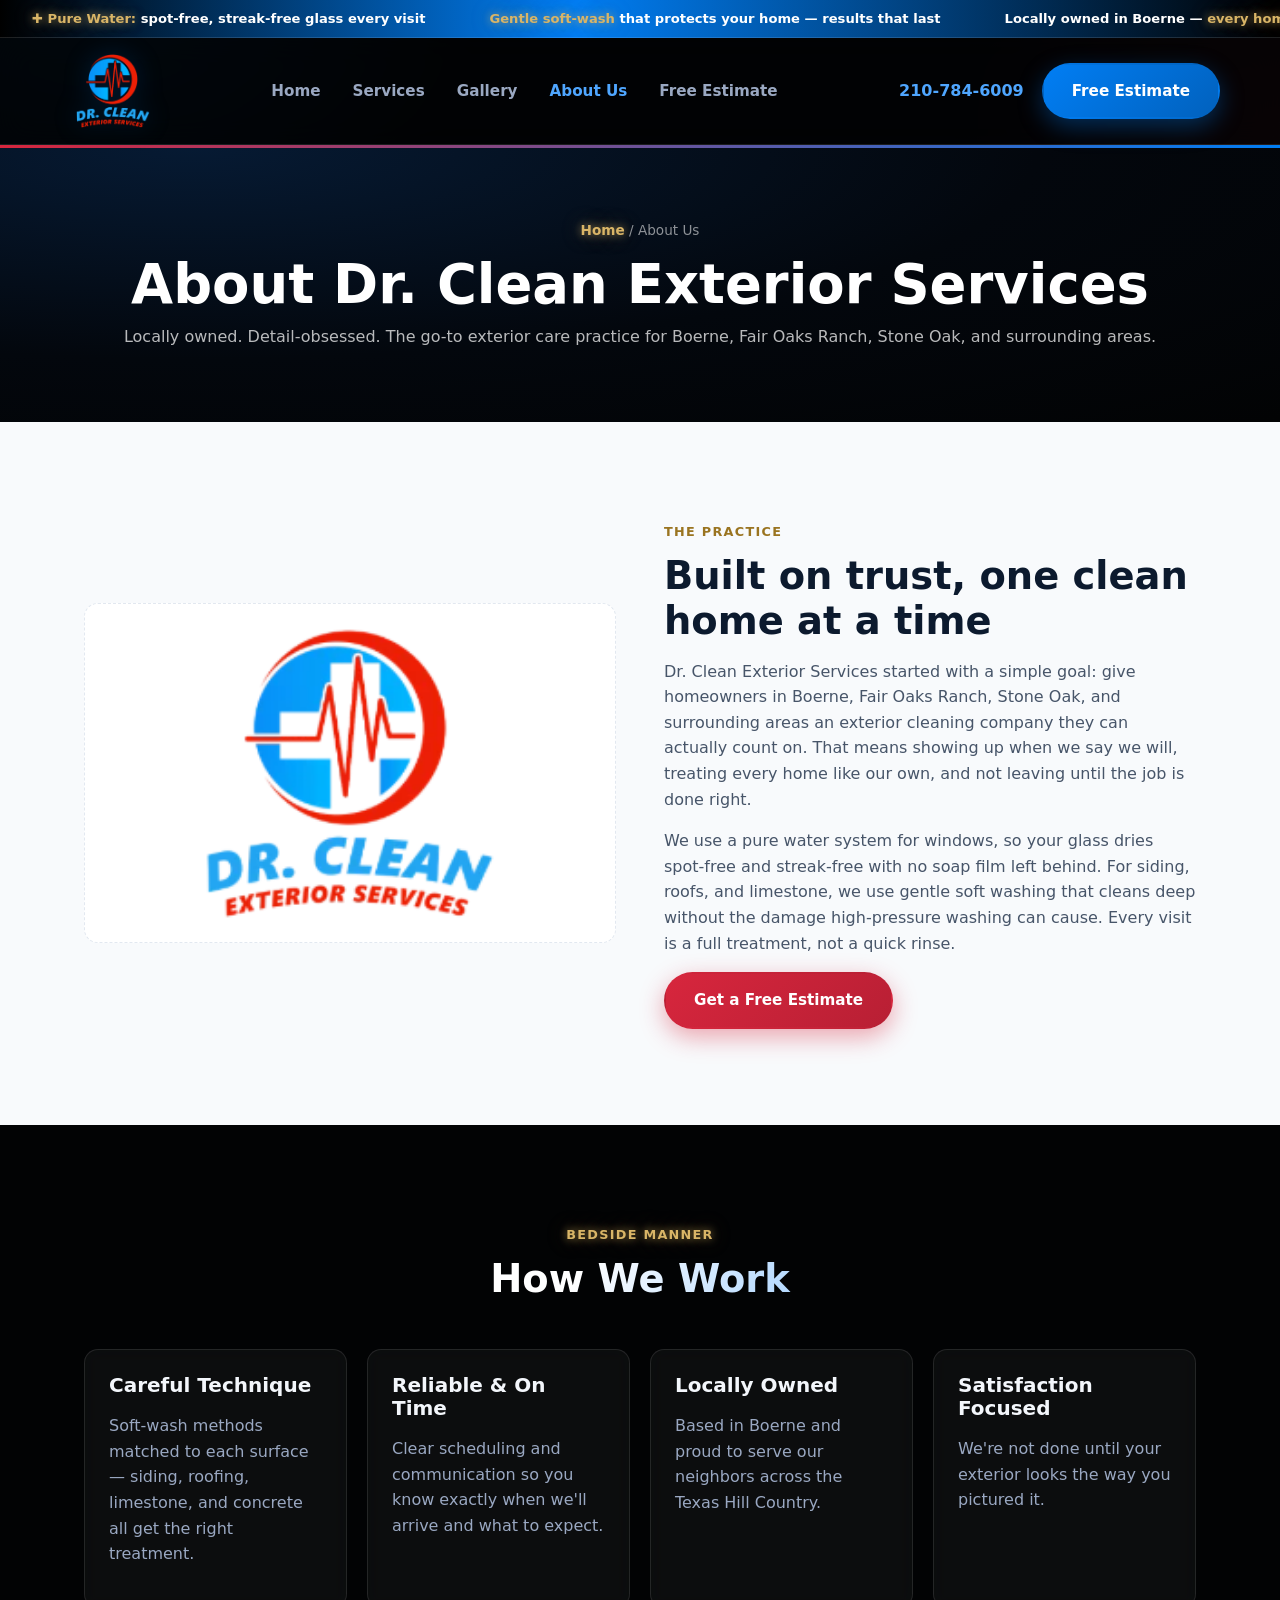
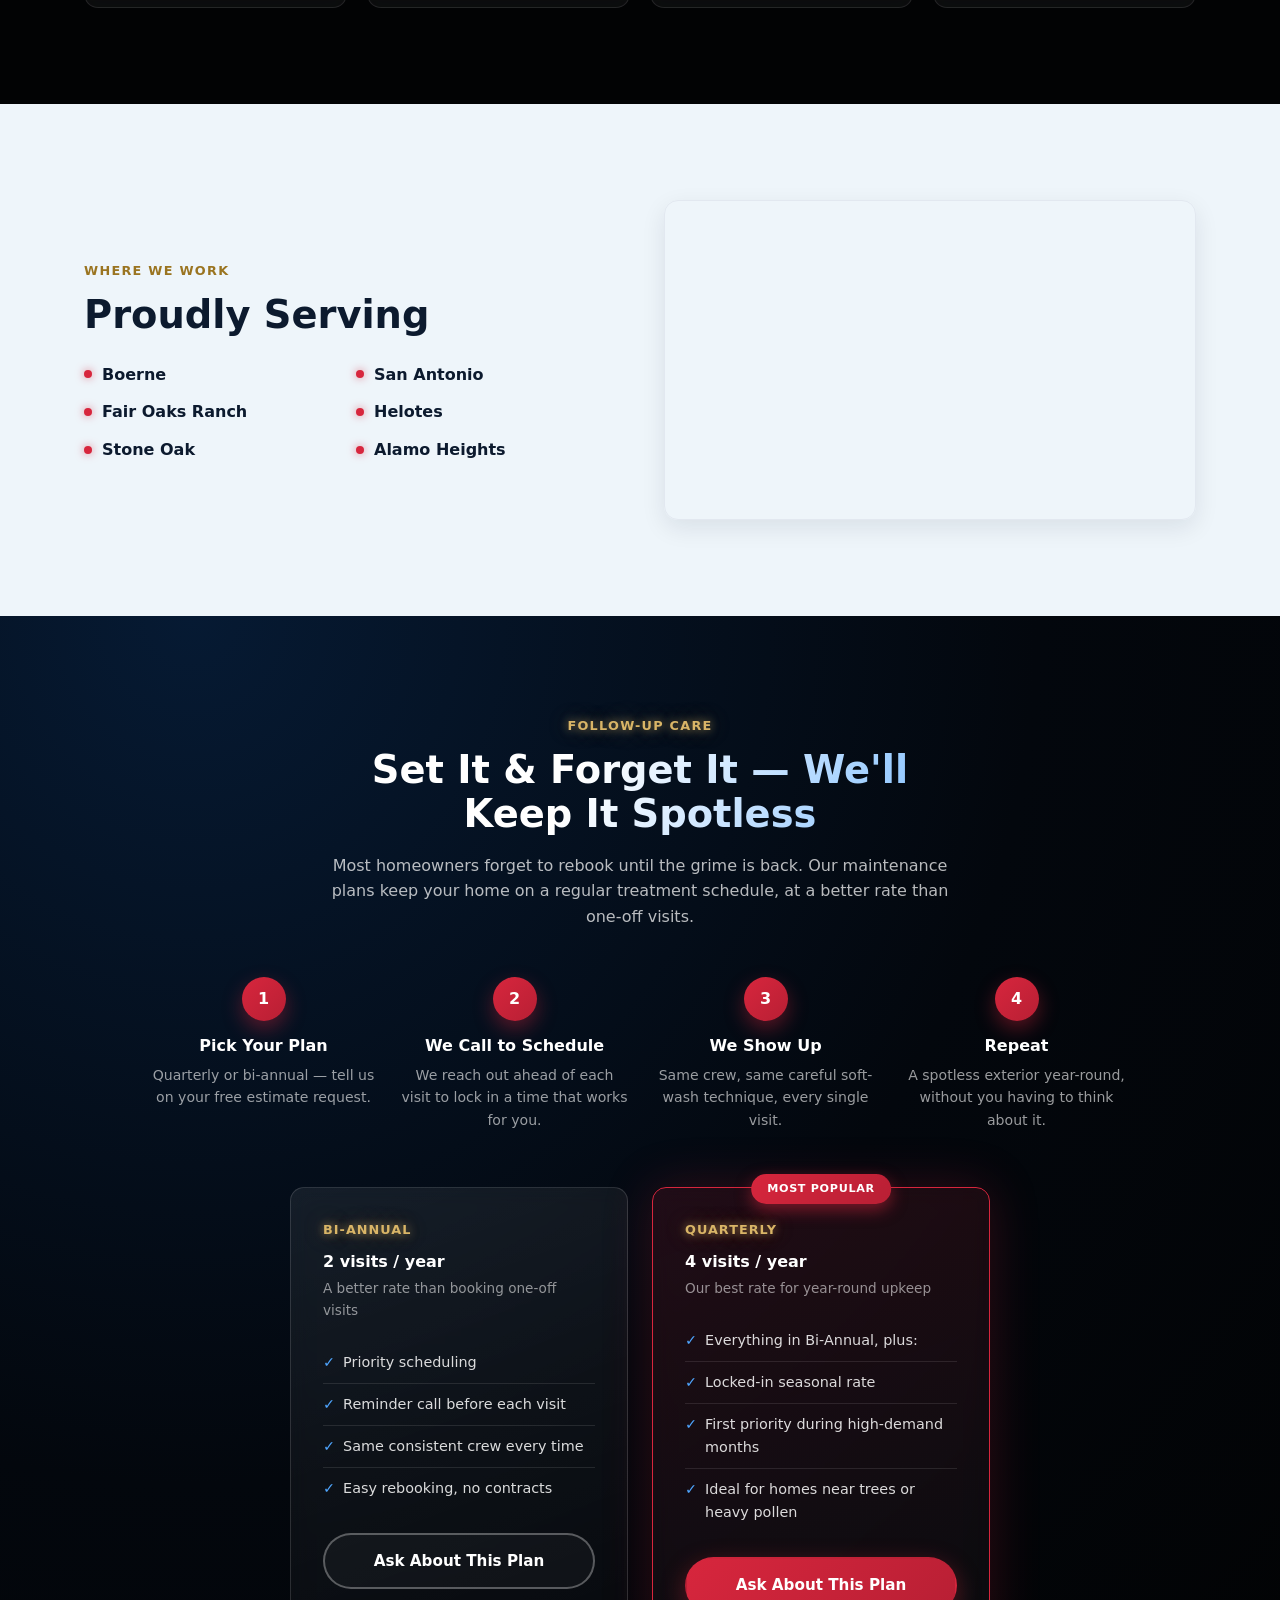
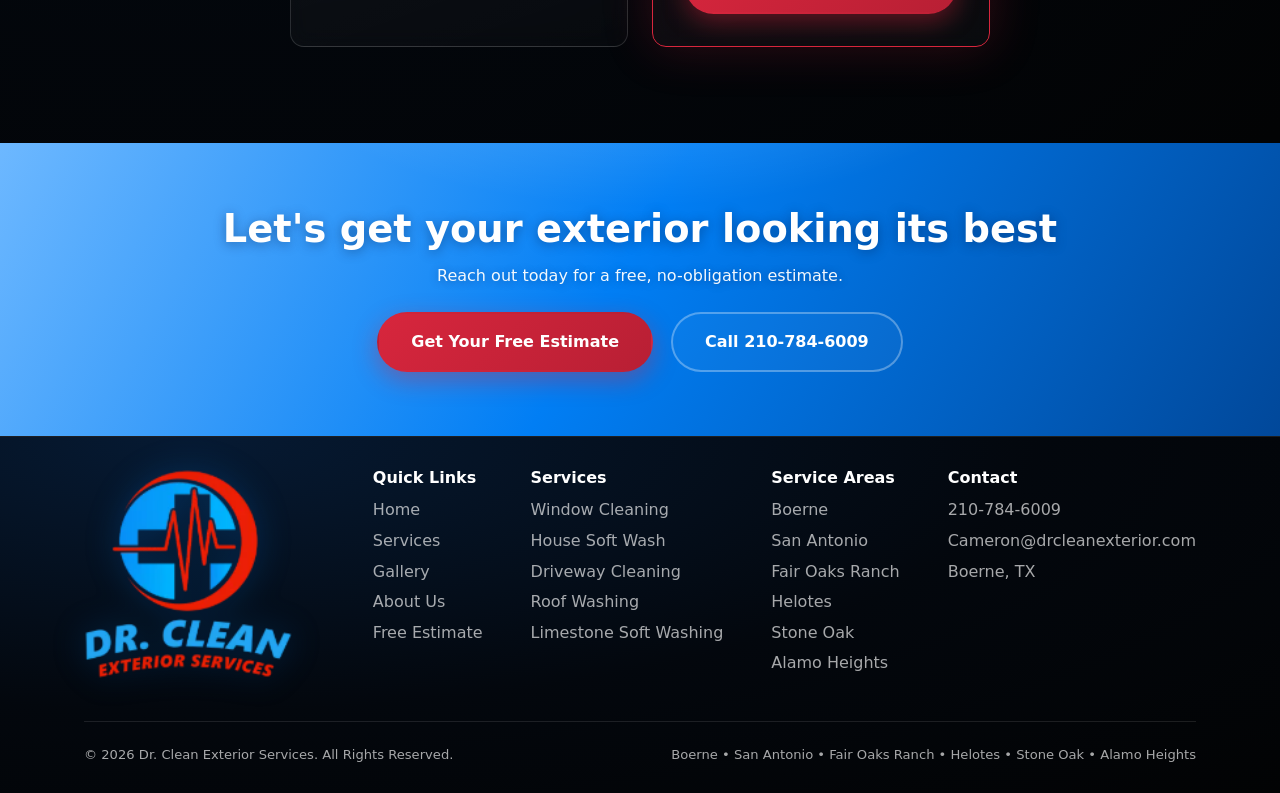
==== commit 14d70b34: "Mobile LCP: real img hero with 800px phone crop, map facade on phones, deferred JS, transform-only s" ====
--- a/about.html
+++ b/about.html
@@ -19,7 +19,7 @@
 <meta name="twitter:image" content="https://www.drcleanexterior.com/images/logo-full.png">
 <link rel="icon" type="image/png" sizes="32x32" href="images/favicon-32.png">
 <link rel="apple-touch-icon" sizes="180x180" href="images/favicon-180.png">
-<link rel="stylesheet" href="css/style.min.css?v=3">
+<link rel="stylesheet" href="css/style.min.css?v=6">
 <script type="application/ld+json">
 {
   "@context": "https://schema.org",
@@ -144,7 +144,8 @@
       </ul>
     </div>
     <div class="map-embed">
-      <iframe src="https://www.google.com/maps?ll=29.67,-98.62&z=10&output=embed" loading="lazy" referrerpolicy="no-referrer-when-downgrade" title="Dr. Clean Exterior Services area map"></iframe>
+      <iframe data-src="https://www.google.com/maps?ll=29.67,-98.62&z=10&output=embed" loading="lazy" referrerpolicy="no-referrer-when-downgrade" title="Dr. Clean Exterior Services area map"></iframe>
+      <noscript><iframe src="https://www.google.com/maps?ll=29.67,-98.62&z=10&output=embed" referrerpolicy="no-referrer-when-downgrade" title="Dr. Clean Exterior Services area map"></iframe></noscript>
     </div>
   </div>
 </section>
@@ -275,7 +276,7 @@
   </div>
 </footer>
 
-<script src="js/script.min.js?v=3"></script>
+<script defer src="js/script.min.js?v=4"></script>
 <script>window.va = window.va || function () { (window.vaq = window.vaq || []).push(arguments); };</script>
 <script defer src="/_vercel/insights/script.js"></script>
 </body>
--- a/css/style.min.css
+++ b/css/style.min.css
@@ -1 +1 @@
-@font-face{font-family:"Playfair Display";font-style:normal;font-weight:700;font-display:swap;src:url("../fonts/playfair-display-700.woff2")format("woff2")}@font-face{font-family:"Montserrat";font-style:normal;font-weight:800;font-display:swap;src:url("../fonts/montserrat-800.woff2")format("woff2")}:root{--navy:#03070d;--blue:#017ef4;--blue-light:#4fa6ff;--red:#d7263d;--red-dark:#b81f34;--gold:#d9b567;--ink:#f3f6fb;--muted:#9aa8c2;--bg:#020304;--bg-alt:#000000;--card:rgba(255,255,255,0.045);--card-hover:rgba(255,255,255,0.07);--border:rgba(255,255,255,0.1);--radius:14px;--shadow:0 20px 60px rgba(0,0,0,0.45);--shadow-lg:0 30px 90px rgba(0,0,0,0.55);--glow-blue:0 0 50px rgba(1,126,244,0.25);--glow-red:0 0 50px rgba(215,38,61,0.22);--glow-gold-text:0 0 10px rgba(217,181,103,0.7),0 0 22px rgba(217,181,103,0.35);--max-width:1160px}*{box-sizing:border-box}html{scroll-behavior:smooth;-webkit-text-size-adjust:100%;text-size-adjust:100%}body{margin:0;font-family:"Segoe UI","Inter",system-ui,-apple-system,Roboto,sans-serif;color:var(--ink);background:var(--bg);line-height:1.6;position:relative}body::before{content:"";position:fixed;inset:0;z-index:-1;background:radial-gradient(650px 550px at 8% -5%,rgba(1,126,244,0.18),transparent 60%),radial-gradient(550px 500px at 100% 15%,rgba(215,38,61,0.14),transparent 60%),radial-gradient(600px 550px at 0% 55%,rgba(217,181,103,0.06),transparent 60%),radial-gradient(750px 650px at 100% 85%,rgba(1,126,244,0.13),transparent 60%),radial-gradient(700px 600px at 50% 115%,rgba(215,38,61,0.1),transparent 60%);pointer-events:none}img{max-width:100%;display:block}a{color:inherit;text-decoration:none}::selection{background:var(--blue);color:#fff}.container{max-width:var(--max-width);margin:0 auto;padding:0 24px}h1,h2,h3,h4{font-family:"Segoe UI Semibold","Inter",system-ui,sans-serif;line-height:1.15;margin:0 0 16px;color:var(--ink)}h1{font-size:clamp(2.2rem,4.5vw,3.4rem);background:linear-gradient(120deg,#ffffff 30%,var(--blue-light) 100%);-webkit-background-clip:text;background-clip:text;-webkit-text-fill-color:transparent}h2{font-size:clamp(1.7rem,3vw,2.4rem)}h3{font-size:1.25rem}p{color:var(--muted);margin:0 0 16px}.eyebrow{display:inline-block;color:var(--gold);text-shadow:var(--glow-gold-text);font-weight:700;letter-spacing:0.1em;text-transform:uppercase;font-size:0.8rem;margin-bottom:12px}.section{padding:96px 0;position:relative}.section-alt{background:linear-gradient(180deg,rgba(255,255,255,0.025),rgba(255,255,255,0.02));box-shadow:inset 0 1px 0 rgba(255,255,255,0.04),inset 0 -1px 0 rgba(255,255,255,0.04)}.section-head{max-width:640px;margin:0 auto 48px;text-align:center}.section-head h2{background:linear-gradient(120deg,#ffffff 40%,var(--blue-light) 120%);-webkit-background-clip:text;background-clip:text;-webkit-text-fill-color:transparent}.section-head p{margin:0;color:var(--muted)}.btn{display:inline-flex;align-items:center;justify-content:center;gap:8px;padding:14px 28px;border-radius:999px;font-weight:700;font-size:0.95rem;border:2px solid transparent;cursor:pointer;transition:transform 0.15s ease,box-shadow 0.15s ease,background 0.15s ease}.btn-primary{background:linear-gradient(135deg,var(--red) 0%,var(--red-dark) 100%);color:#fff;box-shadow:0 8px 24px rgba(215,38,61,0.4)}.btn-primary:hover{transform:translateY(-2px);box-shadow:0 14px 36px rgba(215,38,61,0.5)}.btn-outline{background:rgba(255,255,255,0.03);border-color:rgba(255,255,255,0.3);color:#fff}.btn-outline:hover{background:rgba(255,255,255,0.1);border-color:rgba(255,255,255,0.5)}.btn-secondary{background:linear-gradient(135deg,var(--blue) 0%,#0161bd 100%);color:#fff;box-shadow:0 8px 24px rgba(1,126,244,0.35)}.btn-secondary:hover{transform:translateY(-2px);box-shadow:0 14px 36px rgba(1,126,244,0.45)}.site-header{position:sticky;top:0;z-index:50;background:rgba(2,3,4,0.75);backdrop-filter:blur(14px);-webkit-backdrop-filter:blur(14px);border-bottom:1px solid var(--border)}.nav{display:flex;align-items:center;justify-content:space-between;padding:16px 0}.brand{display:flex;align-items:center;gap:10px;font-weight:800;font-size:1.15rem;color:var(--ink)}.nav .brand{margin-left:16px}.nav-logo{height:74px;width:auto;display:block;filter:drop-shadow(0 0 12px rgba(1,126,244,0.25))}.nav-links{display:flex;align-items:center;gap:32px;list-style:none;margin:0;padding:0}.nav-links a{font-weight:600;color:var(--muted);font-size:0.95rem;transition:color 0.15s ease}.nav-links a:hover{color:#fff}.nav-links a.active{color:var(--blue-light)}.nav-cta{display:flex;align-items:center;gap:18px}.nav-phone{font-weight:700;color:var(--blue-light);white-space:nowrap}.nav-toggle{display:none;background:none;border:none;font-size:1.6rem;cursor:pointer;color:var(--ink)}.medical-stripe{height:3px;background:linear-gradient(90deg,var(--red),var(--blue),var(--gold),var(--red));background-size:300% 100%;animation:shimmer 8s linear infinite}@keyframes shimmer{0%{background-position:0% 50%}100%{background-position:300% 50%}}.hero{background:radial-gradient(120% 140% at 15% 0%,#061a33 0%,var(--navy) 55%,var(--bg) 100%);color:#fff;padding:110px 0 120px;position:relative;overflow:hidden;min-height:max(520px,calc(100vh - var(--chrome,150px)));min-height:max(520px,calc(100svh - var(--chrome,150px)));display:flex;align-items:center}.hero>.container,.hero .hero-grid{width:100%}.hero::after{content:"";position:absolute;right:-120px;top:-80px;width:480px;height:480px;background:radial-gradient(circle,rgba(1,126,244,0.35),transparent 70%)}.hero::before{content:"";position:absolute;left:-100px;bottom:-140px;width:420px;height:420px;background:radial-gradient(circle,rgba(215,38,61,0.22),transparent 70%);z-index:0}.hero-grid{display:grid;grid-template-columns:1.1fr 0.9fr;gap:48px;align-items:center;position:relative;z-index:1}.hero-badge{display:inline-flex;align-items:center;gap:8px;background:rgba(255,255,255,0.08);border:1px solid rgba(255,255,255,0.18);padding:8px 16px;border-radius:999px;font-size:0.8rem;font-weight:700;letter-spacing:0.04em;text-transform:uppercase;color:var(--gold);text-shadow:var(--glow-gold-text);margin-bottom:20px}.hero h1{color:#fff;-webkit-text-fill-color:initial;background:none}.hero p.lead{color:rgba(255,255,255,0.78);font-size:1.1rem;max-width:520px}.hero-actions{display:flex;gap:16px;flex-wrap:wrap;margin-top:28px}.hero-stats{display:flex;gap:32px;margin-top:48px;flex-wrap:wrap}.hero-stat strong{display:block;font-size:1.6rem;color:var(--gold);text-shadow:0 0 6px rgba(217,181,103,0.35)}.hero-stat span{font-size:0.85rem;color:rgba(217,181,103,0.75)}.services-grid{display:grid;grid-template-columns:repeat(auto-fit,minmax(240px,1fr));gap:24px}.service-card{background:var(--card);border:1px solid var(--border);border-radius:var(--radius);padding:28px;overflow:hidden;backdrop-filter:blur(10px);-webkit-backdrop-filter:blur(10px);transition:transform 0.2s ease,box-shadow 0.2s ease,border-color 0.2s ease,background 0.2s ease}.service-card:hover{transform:translateY(-6px);box-shadow:var(--shadow),var(--glow-blue);border-color:rgba(1,126,244,0.35);background:var(--card-hover)}.service-photo{aspect-ratio:1;margin:-28px -28px 20px -28px;position:relative}.service-photo::after{content:"";position:absolute;inset:0;background:linear-gradient(180deg,transparent 60%,rgba(6,11,20,0.5))}.service-photo img{width:100%;height:100%;object-fit:cover;display:block}.service-icon{width:52px;height:52px;border-radius:12px;background:linear-gradient(135deg,var(--blue),var(--red));display:flex;align-items:center;justify-content:center;margin-bottom:18px;color:#fff;box-shadow:0 10px 26px rgba(1,126,244,0.35)}.service-icon svg{width:26px;height:26px}.service-card p{margin-bottom:12px}.service-card a.learn-more{color:var(--blue-light);font-weight:700;font-size:0.9rem}.reasons-grid{display:grid;grid-template-columns:repeat(auto-fit,minmax(240px,1fr));gap:24px}.reason-card{text-align:center;padding:32px 24px;border-radius:var(--radius);background:var(--card);border:1px solid var(--border);backdrop-filter:blur(10px);-webkit-backdrop-filter:blur(10px);transition:transform 0.2s ease,box-shadow 0.2s ease}.reason-card:hover{transform:translateY(-4px);box-shadow:var(--shadow)}.reason-num{width:44px;height:44px;margin:0 auto 16px;border-radius:50%;background:rgba(1,126,244,0.14);border:1px solid rgba(1,126,244,0.35);color:var(--blue-light);font-weight:800;display:flex;align-items:center;justify-content:center}.area-wrap{display:grid;grid-template-columns:1fr 1fr;gap:48px;align-items:center}.area-list{list-style:none;padding:0;margin:24px 0 0;display:grid;grid-template-columns:repeat(2,1fr);gap:12px}.area-list li{display:flex;align-items:center;gap:10px;font-weight:600;color:var(--ink)}.area-list li::before{content:"";width:8px;height:8px;border-radius:50%;background:var(--red);box-shadow:0 0 8px rgba(215,38,61,0.6);flex-shrink:0}.area-map-placeholder{background:var(--card);border:1px dashed var(--border);border-radius:var(--radius);height:320px;display:flex;align-items:center;justify-content:center;color:var(--muted);font-weight:600;text-align:center;padding:24px}.map-embed{border-radius:var(--radius);overflow:hidden;height:320px;border:1px solid var(--border);box-shadow:var(--shadow)}.map-embed iframe{width:100%;height:100%;border:0;display:block;filter:invert(94%) hue-rotate(180deg) brightness(0.95) contrast(0.92)}.plans-section{background:radial-gradient(120% 140% at 15% 0%,#061a33 0%,var(--navy) 55%,var(--bg) 100%);color:#fff;padding:96px 0}.plans-section .section-head h2{background:linear-gradient(120deg,#ffffff 40%,var(--blue-light) 120%);-webkit-background-clip:text;background-clip:text;-webkit-text-fill-color:transparent}.plans-section .section-head p{color:rgba(255,255,255,0.72)}.plan-steps{display:grid;grid-template-columns:repeat(4,1fr);gap:24px;margin:0 auto 56px;max-width:980px}.plan-steps-3{grid-template-columns:repeat(3,1fr);max-width:760px}.plan-step{text-align:center}.plan-step-num{width:44px;height:44px;border-radius:50%;background:linear-gradient(135deg,var(--red),var(--red-dark));color:#fff;font-weight:800;display:flex;align-items:center;justify-content:center;margin:0 auto 16px;box-shadow:0 8px 20px rgba(215,38,61,0.4)}.plan-step h4{color:#fff;margin-bottom:8px;font-size:1rem}.plan-step p{color:rgba(255,255,255,0.6);font-size:0.88rem;margin:0}.plan-cards{display:grid;grid-template-columns:repeat(auto-fit,minmax(260px,1fr));gap:24px;max-width:700px;margin:0 auto}.plan-card{background:linear-gradient(160deg,rgba(255,255,255,0.07),rgba(255,255,255,0.02));border:1px solid rgba(255,255,255,0.14);border-radius:var(--radius);padding:32px;position:relative;backdrop-filter:blur(10px);-webkit-backdrop-filter:blur(10px);transition:transform 0.2s ease,box-shadow 0.2s ease}.plan-card:hover{transform:translateY(-4px)}.plan-card.popular{border-color:var(--red);background:linear-gradient(160deg,rgba(215,38,61,0.14),rgba(255,255,255,0.03));box-shadow:var(--glow-red)}.plan-badge{position:absolute;top:-14px;left:50%;transform:translateX(-50%);background:linear-gradient(135deg,var(--red),var(--red-dark));color:#fff;font-size:0.7rem;font-weight:800;letter-spacing:0.06em;text-transform:uppercase;padding:6px 16px;border-radius:999px;white-space:nowrap;box-shadow:0 6px 16px rgba(215,38,61,0.5)}.plan-name{font-size:0.8rem;font-weight:800;letter-spacing:0.08em;text-transform:uppercase;color:var(--gold);text-shadow:var(--glow-gold-text);margin-bottom:8px}.plan-frequency{font-weight:700;color:#fff;margin-bottom:4px}.plan-tagline{color:rgba(255,255,255,0.55);font-size:0.85rem;margin-bottom:20px}.plan-features{list-style:none;padding:0;margin:0 0 24px}.plan-features li{padding:9px 0;border-bottom:1px solid rgba(255,255,255,0.1);color:rgba(255,255,255,0.85);font-size:0.9rem;display:flex;gap:8px;align-items:flex-start}.plan-features li:last-child{border-bottom:none}.plan-features li::before{content:"\2713";color:var(--blue-light);font-weight:800;flex-shrink:0}@media (max-width:720px){.plan-steps{grid-template-columns:repeat(2,1fr)}.plan-steps-3{grid-template-columns:1fr;max-width:320px}}.testimonial-grid{display:grid;grid-template-columns:repeat(3,1fr);gap:24px}@media (max-width:900px){.testimonial-grid{grid-template-columns:repeat(2,1fr)}}@media (max-width:600px){.testimonial-grid{grid-template-columns:1fr}}.testimonial-card{background:var(--card);border:1px solid var(--border);border-radius:var(--radius);padding:26px;backdrop-filter:blur(10px);-webkit-backdrop-filter:blur(10px);transition:opacity 0.35s ease,transform 0.2s ease,box-shadow 0.2s ease}.testimonial-card:hover{transform:translateY(-4px);box-shadow:var(--shadow)}.testimonial-card.fade{opacity:0}.stars{color:var(--gold);text-shadow:var(--glow-gold-text);letter-spacing:2px;margin-bottom:12px}.testimonial-name{font-weight:700;color:var(--blue-light);margin-top:12px}.testimonial-grid{grid-auto-rows:1fr}.testimonial-card{position:relative;display:flex;flex-direction:column}.testimonial-card p{flex:1 1 auto}.review-g{position:absolute;top:18px;right:18px;line-height:0}.review-g svg{width:20px;height:20px;display:block}.testimonial-footer{display:flex;align-items:center;gap:10px;margin-top:14px}.testimonial-footer .testimonial-name{margin-top:0}.reviews-more{text-align:center;margin-top:36px}.google-rating-badge{display:inline-flex;align-items:center;gap:8px;margin-top:16px;padding:10px 18px;border-radius:999px;background:var(--card);border:1px solid var(--border);font-weight:700;color:var(--ink);font-size:0.9rem;transition:transform 0.15s ease,box-shadow 0.15s ease}.google-rating-badge .stars{margin-bottom:0;font-size:0.85rem;letter-spacing:1px}.google-rating-badge:hover{transform:translateY(-2px);box-shadow:var(--glow-blue)}.cta-band{background:linear-gradient(120deg,#6db8ff 0%,#017ef4 48%,#01489a 100%);color:#fff;padding:64px 0;text-align:center;position:relative;overflow:hidden}.cta-band::after{content:"";position:absolute;inset:0;background:radial-gradient(600px 300px at 50% -50%,rgba(255,255,255,0.25),transparent 70%)}.cta-band .container{position:relative;z-index:1}.cta-band h2{color:#fff;margin-bottom:12px;-webkit-text-fill-color:#fff;background:none;text-shadow:0 2px 12px rgba(0,24,70,0.4)}.cta-band p{color:rgba(255,255,255,0.95);text-shadow:0 1px 8px rgba(0,24,70,0.35)}.contact-wrap{display:grid;grid-template-columns:0.9fr 1.1fr;gap:48px;align-items:flex-start}.contact-info-card{background:radial-gradient(120% 140% at 15% 0%,#061a33 0%,var(--navy) 55%,var(--bg) 100%);color:#fff;border-radius:var(--radius);padding:32px;border:1px solid rgba(255,255,255,0.1);box-shadow:var(--shadow)}.contact-info-card h3{color:#fff}.contact-info-card p{color:rgba(255,255,255,0.7)}.contact-info-row{display:flex;gap:14px;align-items:flex-start;margin-bottom:20px}.contact-info-row .icon{width:36px;height:36px;border-radius:8px;background:rgba(255,255,255,0.1);border:1px solid rgba(255,255,255,0.15);display:flex;align-items:center;justify-content:center;flex-shrink:0}.contact-info-row a,.contact-info-row span{color:#fff;font-weight:600}.form-card{background:var(--card);border:1px solid var(--border);border-radius:var(--radius);padding:32px;backdrop-filter:blur(10px);-webkit-backdrop-filter:blur(10px);box-shadow:var(--shadow)}.form-row{display:grid;grid-template-columns:1fr 1fr;gap:16px}.field{margin-bottom:18px}.field label{display:block;font-weight:700;font-size:0.85rem;color:var(--ink);margin-bottom:6px}.field input,.field select,.field textarea{width:100%;padding:12px 14px;border-radius:8px;border:1px solid var(--border);font-family:inherit;font-size:0.95rem;background:rgba(255,255,255,0.04);color:var(--ink)}.field select option{background:var(--bg-alt);color:var(--ink)}.field input::placeholder,.field textarea::placeholder{color:rgba(154,168,194,0.6)}.field input:focus,.field select:focus,.field textarea:focus{outline:2px solid var(--blue-light);outline-offset:1px;background:rgba(255,255,255,0.07)}.field-checkbox{display:flex;align-items:flex-start;gap:10px;font-size:0.88rem;color:var(--muted)}.field-checkbox input{width:auto;margin-top:3px}.form-note{font-size:0.78rem;color:var(--muted);margin-top:12px}.form-success{display:none;background:rgba(34,197,94,0.12);border:1px solid rgba(34,197,94,0.4);color:#86efac;padding:14px 16px;border-radius:8px;font-weight:600;margin-bottom:18px}.gallery-grid{display:grid;grid-template-columns:repeat(auto-fill,minmax(320px,1fr));gap:28px}.case-file{background:var(--card);border:1px solid var(--border);border-radius:var(--radius);overflow:hidden;backdrop-filter:blur(10px);-webkit-backdrop-filter:blur(10px);box-shadow:var(--shadow);transition:transform 0.2s ease,box-shadow 0.2s ease}.case-file:hover{transform:translateY(-4px);box-shadow:var(--shadow-lg),var(--glow-blue)}.case-file-header{background:linear-gradient(120deg,var(--navy),#0c3f75);color:#fff;padding:12px 18px;display:flex;align-items:center;justify-content:space-between;font-size:0.75rem;font-weight:800;letter-spacing:0.06em;text-transform:uppercase}.case-file-header .case-cross{color:var(--red);margin-right:6px}.case-file-photos{display:grid;grid-template-columns:1fr 1fr;position:relative}.case-file-photos:not(.single)::after{content:"";position:absolute;top:0;bottom:0;left:50%;width:2px;background:repeating-linear-gradient(180deg,var(--red) 0 8px,transparent 8px 16px);transform:translateX(-1px)}.case-file-photos.single{display:block}.case-file-photos.single img{width:100%;height:auto;display:block}.case-file-photo{aspect-ratio:4 / 3;background:var(--bg-alt);display:flex;align-items:center;justify-content:center;color:var(--muted);font-weight:700;font-size:0.72rem;letter-spacing:0.06em;text-transform:uppercase;text-align:center;padding:12px;position:relative}.case-file-photo img{width:100%;height:100%;object-fit:cover}.case-file-photo .tag{position:absolute;top:8px;left:8px;background:var(--navy);color:#fff;font-size:0.62rem;font-weight:800;letter-spacing:0.06em;padding:3px 8px;border-radius:999px}.case-file-photo.after .tag{background:var(--red)}.case-file-body{padding:18px 20px 20px}.case-file-row{display:flex;gap:8px;margin-bottom:8px;font-size:0.88rem}.case-file-row:last-child{margin-bottom:0}.case-file-label{font-weight:800;color:var(--blue-light);min-width:84px;flex-shrink:0}.case-file-value{color:var(--ink)}.gallery-item{border-radius:var(--radius);overflow:hidden;border:1px dashed var(--border);background:var(--card);aspect-ratio:4 / 3;display:flex;align-items:center;justify-content:center;color:var(--muted);font-weight:600;text-align:center;padding:16px}.gallery-item img{width:100%;height:100%;object-fit:cover}.page-hero{background:radial-gradient(120% 140% at 15% 0%,#061a33 0%,var(--navy) 55%,var(--bg) 100%);color:#fff;padding:72px 0;text-align:center}.page-hero h1{color:#fff;margin-bottom:8px;-webkit-text-fill-color:initial;background:none}.page-hero p{color:rgba(255,255,255,0.72);margin:0}.breadcrumb{font-size:0.85rem;color:rgba(255,255,255,0.55);margin-bottom:12px}.breadcrumb a{color:var(--gold);text-shadow:var(--glow-gold-text);font-weight:700}.values-grid{display:grid;grid-template-columns:repeat(auto-fit,minmax(220px,1fr));gap:20px}.value-card{background:var(--card);border:1px solid var(--border);border-radius:var(--radius);padding:24px;backdrop-filter:blur(10px);-webkit-backdrop-filter:blur(10px);transition:transform 0.2s ease,box-shadow 0.2s ease}.value-card:hover{transform:translateY(-4px);box-shadow:var(--shadow)}.site-footer{background:radial-gradient(120% 140% at 15% 0%,#061a33 0%,var(--navy) 55%,var(--bg) 100%);color:rgba(255,255,255,0.65);--footer-gap:32px;padding:var(--footer-gap) 0 28px;border-top:1px solid var(--border)}.footer-grid{display:grid;grid-template-columns:minmax(0,1fr) auto auto auto auto;gap:40px 48px;margin-bottom:40px}@media (min-width:901px) and (max-width:1180px){.footer-grid{grid-template-columns:repeat(4,auto);justify-content:space-between}.footer-brand{grid-column:1 / -1}}.footer-grid h4{color:#fff;font-size:1rem;margin-bottom:10px}.footer-grid ul{list-style:none;margin:0;padding:0}.footer-grid li{margin-bottom:5px}.footer-grid a:hover{color:#fff}.footer-brand .brand{color:#fff;margin-bottom:12px}.footer-brand p{display:none}.footer-brand{max-width:320px}.footer-logo{height:210px;width:auto;margin:0;display:block;filter:drop-shadow(0 0 16px rgba(1,126,244,0.25))}@media (max-width:1180px){.footer-logo{height:150px}}.footer-bottom{border-top:1px solid rgba(255,255,255,0.1);padding-top:22px;display:flex;justify-content:space-between;flex-wrap:wrap;gap:12px;font-size:0.82rem}@media (max-width:900px){.hero-grid{grid-template-columns:1fr}.area-wrap{grid-template-columns:1fr}.contact-wrap{grid-template-columns:1fr}.contact-wrap .quote-wizard{order:-1}.footer-grid{grid-template-columns:1fr 1fr;gap:40px;padding-right:0}}@media (max-width:720px){.nav-links,.nav-phone{display:none}.nav-toggle{display:block}.nav-links.open{display:flex;flex-direction:column;position:absolute;top:100%;left:0;right:0;background:rgba(2,3,4,0.98);backdrop-filter:blur(14px);padding:20px 24px;border-bottom:1px solid var(--border);gap:18px}.form-row{grid-template-columns:1fr}.area-list{grid-template-columns:1fr}.footer-grid{grid-template-columns:1fr}.section{padding:64px 0}}.exit-modal-overlay{position:fixed;inset:0;z-index:999;background:rgba(3,8,16,0.82);backdrop-filter:blur(6px);-webkit-backdrop-filter:blur(6px);display:flex;align-items:center;justify-content:center;padding:20px;opacity:0;visibility:hidden;transition:opacity 0.3s ease,visibility 0.3s ease}.exit-modal-overlay.active{opacity:1;visibility:visible}.exit-modal{position:relative;width:100%;max-width:440px;background:linear-gradient(160deg,var(--navy) 0%,var(--bg) 100%);border:1px solid var(--border);border-radius:20px;padding:40px 32px 32px;text-align:center;box-shadow:var(--shadow-lg),var(--glow-red);transform:scale(0.92) translateY(10px);transition:transform 0.3s ease}.exit-modal-overlay.active .exit-modal{transform:scale(1) translateY(0)}.exit-modal-close{position:absolute;top:14px;right:14px;width:32px;height:32px;border-radius:50%;background:rgba(255,255,255,0.06);border:1px solid var(--border);color:var(--muted);font-size:1.1rem;line-height:1;cursor:pointer;display:flex;align-items:center;justify-content:center;transition:background 0.2s ease,color 0.2s ease}.exit-modal-close:hover{background:rgba(255,255,255,0.14);color:#fff}.exit-modal-logo{height:92px;width:auto;margin:0 auto 18px;display:block;filter:drop-shadow(0 0 12px rgba(1,126,244,0.25))}.exit-modal-eyebrow{display:inline-block;font-size:0.72rem;font-weight:700;letter-spacing:0.08em;text-transform:uppercase;color:var(--gold);margin-bottom:10px}.exit-modal h3{margin:0 0 12px;font-size:1.5rem;color:#fff}.exit-modal p{margin:0 0 26px;color:var(--muted);font-size:0.95rem}.exit-modal-cta{width:100%}.exit-modal-dismiss{display:block;margin:16px auto 0;background:none;border:none;color:var(--muted);font-size:0.82rem;text-decoration:underline;cursor:pointer}.exit-modal-dismiss:hover{color:#fff}@media (max-width:480px){.exit-modal{padding:32px 22px 26px}}.reveal{opacity:0;transform:translateY(32px);transition:opacity 1.1s cubic-bezier(0.16,1,0.3,1),transform 1.1s cubic-bezier(0.16,1,0.3,1)}.reveal.in-view{opacity:1;transform:translateY(0)}@media (prefers-reduced-motion:reduce){.reveal{opacity:1;transform:none;transition:none}}.promo-bar{background:linear-gradient(90deg,#0b2a4d,var(--navy),#0b2a4d);border-bottom:1px solid rgba(217,181,103,0.35);overflow:hidden;white-space:nowrap;font-size:0.82rem;font-weight:600;color:#fff;padding:8px 0}.promo-track,.trust-track{display:inline-flex;animation:marquee-scroll 45s linear infinite}.promo-track{animation-duration:85s}.promo-bar:hover .promo-track,.trust-strip:hover .trust-track{animation-play-state:paused}.promo-track span{padding:0 32px}.promo-track b{color:var(--gold);text-shadow:var(--glow-gold-text);font-size:inherit;font-weight:700}@keyframes marquee-scroll{to{transform:translateX(-50%)}}.trust-strip{overflow:hidden;white-space:nowrap;padding:16px 0;border-bottom:1px solid var(--border);background:rgba(255,255,255,0.025)}.trust-track{animation-duration:60s}.trust-track span{padding:0 34px;color:var(--muted);font-size:0.9rem;font-weight:600}.trust-track span::before{content:"\271A";color:var(--red);margin-right:14px}.trust-track b{color:var(--gold);letter-spacing:2px;margin-right:6px}.mobile-cta{display:none}.calltext-pop{position:absolute;z-index:70;display:flex;flex-direction:column;gap:8px}.calltext-pop[hidden]{display:none}.calltext-pop .btn{flex:none;width:100%;justify-content:center;padding:14px 10px;white-space:nowrap;background:rgba(2,3,4,0.4);-webkit-backdrop-filter:blur(8px);backdrop-filter:blur(8px)}@media (max-width:720px){.mobile-cta{display:flex;gap:10px;position:fixed;left:0;right:0;bottom:0;z-index:60;padding:10px 12px calc(10px + env(safe-area-inset-bottom));background:rgba(2,3,4,0.92);backdrop-filter:blur(14px);-webkit-backdrop-filter:blur(14px);border-top:1px solid var(--border)}.mobile-cta .btn{flex:1;padding:12px 10px;white-space:nowrap}.mobile-cta .mobile-cta-contact{flex:1.45}.mobile-cta-menu{position:absolute;left:12px;right:12px;bottom:calc(100% + 10px);display:flex;flex-direction:column;gap:8px;padding:10px;background:rgba(8,14,24,0.97);border:1px solid var(--border);border-radius:16px;box-shadow:0 -10px 30px rgba(0,0,0,0.5)}.mobile-cta-menu[hidden]{display:none}.mobile-cta-menu .btn{flex:none;width:100%;justify-content:center;padding:14px 10px;white-space:nowrap}.mobile-cta{transform:translateY(110%);visibility:hidden;transition:transform 0.3s ease,visibility 0s linear 0.3s}.mobile-cta.show{transform:none;visibility:visible;transition:transform 0.3s ease,visibility 0s}body.has-mobile-cta{padding-bottom:72px}}@media (prefers-reduced-motion:reduce){.promo-track,.trust-track{animation:none}.promo-bar,.trust-strip{overflow-x:auto}}.hero-slides{position:absolute;inset:0;z-index:0;overflow:hidden}.hero-slides::after{content:"";position:absolute;inset:0;background:linear-gradient(90deg,rgba(2,3,4,0.86) 0%,rgba(2,3,4,0.6) 34%,rgba(2,3,4,0.14) 66%,rgba(2,3,4,0.04) 100%),linear-gradient(180deg,rgba(2,3,4,0.08) 0%,rgba(2,3,4,0.5) 100%)}.hero-slide{position:absolute;inset:0;background-size:cover;background-position:center 60%;opacity:0;transform:scale(1.08);transition:opacity 1.8s ease,transform 8s ease-out}.hero-slide.active{opacity:1;transform:scale(1)}.hero-dots{position:absolute;left:0;right:0;bottom:22px;z-index:2;display:flex;justify-content:center;gap:8px}.hero-dots button{width:8px;height:8px;padding:0;border-radius:999px;border:0;background:rgba(255,255,255,0.35);cursor:pointer;transition:width 0.3s ease,background 0.3s ease}.hero-dots button.active{width:26px;background:var(--blue-light)}@media (prefers-reduced-motion:reduce){.hero-slide{transition:opacity 0.4s ease;transform:none}}.diff-wrap{display:grid;grid-template-columns:0.85fr 1fr;gap:56px;align-items:center}.diff-photo{width:100%;height:auto;border-radius:var(--radius);border:1px solid var(--border);box-shadow:var(--shadow-lg),var(--glow-blue)}.diff-list{list-style:none;margin:28px 0 0;padding:0;display:grid;gap:22px}.diff-list li{display:flex;gap:16px;align-items:flex-start}.diff-list .reason-num{margin:2px 0 0;flex-shrink:0}.diff-list h3{margin:0 0 4px;font-size:1.1rem}.diff-list p{margin:0}@media (max-width:900px){.diff-wrap{grid-template-columns:1fr;gap:32px}}.qw-progress{display:flex;justify-content:center;gap:8px;margin:4px 0 6px}.qw-dot{width:8px;height:8px;border-radius:50%;background:rgba(255,255,255,0.2);transition:background 0.2s ease,width 0.2s ease}.qw-dot.active{background:var(--blue-light);width:22px;border-radius:999px}.qw-step-label{text-align:center;font-size:0.9rem;margin-bottom:20px}.qw-step{border:0;margin:0;padding:0;min-width:0}.js-wizard .qw-step{display:none}.js-wizard .qw-step.active{display:block;animation:qw-in 0.25s ease}@keyframes qw-in{from{opacity:0;transform:translateY(6px)}to{opacity:1;transform:none}}.qw-legend,.qw-panel-title{display:block;font-weight:700;font-size:0.78rem;letter-spacing:0.08em;text-transform:uppercase;color:var(--muted);margin-bottom:10px;padding:0}.qw-chips{display:flex;flex-wrap:wrap;gap:8px;margin-bottom:18px}.qw-chip{position:relative;cursor:pointer}.qw-chip input{position:absolute;opacity:0;width:1px;height:1px}.qw-chip span{display:inline-block;padding:7px 12px;border-radius:8px;border:1px solid var(--border);background:rgba(255,255,255,0.04);font-size:0.85rem;font-weight:600;color:var(--ink);transition:background 0.15s ease,border-color 0.15s ease,box-shadow 0.15s ease}.qw-chip-lg span{padding:11px 16px;font-size:0.95rem}.qw-chip:hover span{background:var(--card-hover);border-color:rgba(255,255,255,0.25)}.qw-chip input:checked + span{background:rgba(1,126,244,0.18);border-color:var(--blue-light);box-shadow:0 0 0 1px var(--blue-light) inset}.qw-chip input:focus-visible + span{outline:2px solid var(--blue-light);outline-offset:2px}.qw-panel{background:rgba(255,255,255,0.03);border:1px solid var(--border);border-radius:10px;padding:12px 12px 2px;margin:-6px 0 18px}.qw-panel .qw-chips{margin-bottom:10px}.qw-optional{position:relative;margin:8px 0 20px;padding:18px 16px 4px;border:1px dashed rgba(255,255,255,0.18);border-radius:12px;background:rgba(255,255,255,0.02)}.qw-optional-head{display:flex;align-items:center;gap:10px;margin-bottom:4px}.qw-optional-badge{font-size:0.68rem;font-weight:800;letter-spacing:0.1em;text-transform:uppercase;color:var(--gold);border:1px solid rgba(217,181,103,0.45);background:rgba(217,181,103,0.08);padding:3px 8px;border-radius:999px}.qw-optional-title{font-weight:700;color:var(--ink);font-size:0.98rem}.qw-optional-sub{font-size:0.85rem;margin:0 0 16px}.qw-optional .field label{font-weight:600;color:rgba(243,246,251,0.85)}.form-row.qw-row-3{grid-template-columns:1.3fr 1fr 0.8fr}.qw-actions{display:grid;grid-template-columns:auto 1fr;gap:12px;margin-top:12px}.qw-submit[disabled]{opacity:0.65;cursor:wait;transform:none}.qw-error{background:rgba(215,38,61,0.12);border:1px solid rgba(215,38,61,0.45);color:#fda4af;padding:10px 14px;border-radius:8px;font-size:0.88rem;font-weight:600;margin:0 0 14px}.field .qw-invalid{border-color:var(--red)}.qw-hp{position:absolute !important;left:-9999px !important;width:1px;height:1px;opacity:0}@media (max-width:560px){.form-row.qw-row-3{grid-template-columns:1fr 1fr}.qw-row-3 .field:first-child{grid-column:1 / -1}.qw-optional{padding:16px 12px 2px}}.photo-grid{display:grid;grid-template-columns:repeat(auto-fill,minmax(240px,1fr));gap:16px}.photo-tile{display:block;aspect-ratio:1;overflow:hidden;border-radius:var(--radius);border:1px solid var(--border);background:var(--card);box-shadow:var(--shadow);cursor:zoom-in;transition:transform 0.2s ease,box-shadow 0.2s ease,border-color 0.2s ease}.photo-tile:hover{transform:translateY(-4px);box-shadow:var(--shadow),var(--glow-blue);border-color:rgba(1,126,244,0.4)}.photo-tile img{width:100%;height:100%;object-fit:cover;transition:transform 0.4s ease}.photo-tile:hover img{transform:scale(1.04)}.lightbox{position:fixed;inset:0;z-index:1000;background:rgba(3,8,16,0.92);display:flex;align-items:center;justify-content:center;padding:24px;opacity:0;visibility:hidden;transition:opacity 0.25s ease,visibility 0.25s ease;cursor:zoom-out}.lightbox.open{opacity:1;visibility:visible}.lightbox img{max-width:100%;max-height:100%;border-radius:var(--radius);box-shadow:var(--shadow-lg)}.lightbox-close{position:absolute;top:16px;right:18px;width:40px;height:40px;border-radius:50%;border:1px solid var(--border);background:rgba(255,255,255,0.08);color:#fff;font-size:1.4rem;line-height:1;cursor:pointer}@media (max-width:600px){.photo-grid{grid-template-columns:repeat(2,1fr);gap:10px}}#hero-first{background-image:url('../images/hero-7.jpg');background-image:image-set(url('../images/hero-7.webp')type('image/webp'),url('../images/hero-7.jpg')type('image/jpeg'))}@media (max-width:720px){#hero-first{background-image:url('../images/m/hero-7.jpg');background-image:image-set(url('../images/m/hero-7.webp')type('image/webp'),url('../images/m/hero-7.jpg')type('image/jpeg'))}.breadcrumb a{display:inline-block;padding:10px 6px}}@media (max-width:720px){.container{padding-left:14px;padding-right:14px}.promo-bar{font-size:0.7rem;padding:5px 0}.nav{padding:6px 0}.nav-logo{height:52px}.nav .brand{margin-left:10px}.nav-cta{gap:6px}.nav-cta .btn{padding:8px 12px;font-size:0.74rem;min-height:38px}.nav-toggle{min-width:44px;min-height:44px;font-size:1.6rem}.nav-links.open{gap:2px;padding:10px 20px 14px}.nav-links.open a{display:block;padding:11px 0;font-size:1rem}h2{font-size:1.3rem;margin-bottom:8px}h3{font-size:0.85rem;margin-bottom:6px}p{font-size:0.8rem;margin-bottom:10px}.eyebrow{font-size:0.62rem;margin-bottom:6px}.btn{padding:9px 14px;font-size:0.74rem;min-height:38px}.hero{padding:26px 0 44px}.hero-grid{grid-template-columns:1.3fr 0.7fr;gap:10px;align-items:center}.hero h1{font-size:1.4rem;line-height:1.12;margin-bottom:8px}.hero p.lead{font-size:0.78rem;margin-bottom:8px}.hero-badge{font-size:0.58rem;padding:4px 8px;margin-bottom:10px;letter-spacing:0.02em}.hero-actions{flex-direction:column;gap:6px;margin-top:10px}.hero-actions .btn{width:100%;padding:8px 8px;font-size:0.7rem;min-height:36px}.hero-stats{gap:8px;margin-top:14px;flex-wrap:nowrap}.hero-stat strong{font-size:0.95rem}.hero-stat span{font-size:0.56rem;line-height:1.25;display:block}.hero-dots{bottom:14px}.section{padding:34px 0}.section-head{margin-bottom:20px}.section-head p{font-size:0.75rem}.cta-band{padding:26px 0}.cta-band h2{font-size:1.1rem;margin-bottom:6px}.cta-band p{font-size:0.72rem;margin-bottom:0}.cta-band .hero-actions{margin-top:14px !important;gap:8px}.cta-band .hero-actions .btn{font-size:0.72rem;min-height:34px;padding:8px 10px}.page-hero{padding:30px 0}.page-hero h1{font-size:1.5rem}.breadcrumb a{display:inline-block;padding:8px 4px}.trust-track span{font-size:0.72rem;padding:0 22px}.services-grid{grid-template-columns:repeat(2,1fr);gap:10px}.service-card{padding:10px}.service-photo{margin:-10px -10px 10px -10px}.service-card h3{font-size:0.78rem}.service-card p{font-size:0.64rem;margin-bottom:6px}.learn-more{font-size:0.66rem;display:inline-block;padding:8px 0}.reasons-grid{grid-template-columns:repeat(3,1fr);gap:8px}.reason-card{padding:10px}.reason-card h3{font-size:0.7rem}.reason-card p{font-size:0.6rem;margin:0}.reason-num{width:26px;height:26px;font-size:0.72rem;margin-bottom:8px}.plan-steps{grid-template-columns:repeat(4,1fr);gap:6px;margin-bottom:28px}.plan-steps-3{grid-template-columns:repeat(3,1fr);max-width:none}.plan-step-num{width:28px;height:28px;font-size:0.78rem;margin-bottom:8px}.plan-step h4{font-size:0.66rem;margin-bottom:4px}.plan-step p{font-size:0.58rem}.plan-cards{grid-template-columns:repeat(2,1fr);gap:10px}.plan-card{padding:12px}.plan-card h3,.plan-name{font-size:0.8rem}.plan-card li{font-size:0.62rem}.plan-card p{font-size:0.64rem}.diff-wrap{grid-template-columns:0.85fr 1fr;gap:14px}.diff-list{gap:10px;margin-top:12px}.diff-list li{gap:8px}.diff-list h3{font-size:0.72rem;margin-bottom:2px}.diff-list p{font-size:0.6rem}.diff-list .reason-num{width:22px;height:22px;font-size:0.6rem}.area-wrap{grid-template-columns:1fr;gap:16px}.area-list{grid-template-columns:repeat(2,1fr);gap:4px 12px;margin-top:14px}.area-list li{font-size:0.8rem;padding:6px 0;white-space:nowrap}.map-embed{height:210px;min-height:0}.testimonial-grid{grid-template-columns:repeat(2,1fr);gap:8px}.testimonial-card{padding:10px}.testimonial-card p{font-size:0.62rem;margin-bottom:6px}.testimonial-name{font-size:0.62rem;margin-top:6px}.stars{font-size:0.7rem;margin-bottom:6px}.review-g{top:9px;right:9px}.review-g svg{width:14px;height:14px}.testimonial-footer{gap:6px;margin-top:8px}.testimonial-footer .testimonial-name{margin-top:0;line-height:1.25}.reviews-more{margin-top:18px}.values-grid{grid-template-columns:repeat(2,1fr);gap:10px}.value-card{padding:12px}.services-grid[style]{gap:14px !important}.services-grid[style] h2{font-size:1.05rem}.services-grid[style] p{font-size:0.7rem}.gallery-grid{grid-template-columns:repeat(2,1fr);gap:10px}.case-file-header{font-size:0.52rem;padding:8px 10px;gap:6px}.case-file-body{padding:10px}.case-file-row{font-size:0.6rem;gap:6px;margin-bottom:4px}.photo-grid{grid-template-columns:repeat(3,1fr);gap:6px}.lightbox-close{width:46px;height:46px}.contact-wrap{grid-template-columns:1fr;gap:20px}.form-card,.contact-info-card{padding:18px}.form-row{grid-template-columns:1fr 1fr;gap:10px}.field input,.field select,.field textarea{font-size:16px;padding:12px}.field-checkbox input{width:22px;height:22px;flex-shrink:0}.footer-grid{display:flex;flex-wrap:nowrap;justify-content:space-between;align-items:flex-start;gap:12px;padding-right:0;margin-bottom:18px}.footer-brand{display:contents}.footer-brand .footer-logo{flex:0 0 auto;width:auto}.footer-brand p{display:none}.footer-col-services,.footer-col-areas{display:none}.footer-grid>div{flex:0 0 auto;align-self:flex-start}.footer-grid>div:last-child{width:min-content}.footer-grid li{white-space:nowrap}.footer-grid li:has(a[href^="mailto"]){white-space:normal}.footer-grid h4{font-size:0.72rem;margin-bottom:3px}.footer-grid li{margin-bottom:0;font-size:0.64rem;line-height:1.25}.footer-grid a{display:inline-block;padding:3px 0}.footer-grid li:not(:has(a)){padding:3px 0}.site-footer{--footer-gap:22px}.footer-logo{height:100px;margin:0}.footer-bottom{flex-direction:column;align-items:center;text-align:center;font-size:0.62rem;gap:6px}.footer-bottom span:last-child{white-space:nowrap;font-size:min(0.62rem,calc((100vw - 28px) / 35.5))}.exit-modal-logo{height:72px}.exit-modal-close{width:40px;height:40px}.exit-modal-dismiss{padding:12px;font-size:0.9rem}}@media (max-width:380px){.hero h1{font-size:1.35rem}.nav-cta .btn{padding:8px 9px}}.hero-grid{grid-template-columns:1fr}.hero-grid>div{max-width:640px}@media (max-width:720px){.hero-grid{grid-template-columns:1fr}.hero-grid>div{max-width:none}.hero h1{font-size:1.7rem}.hero p.lead{font-size:0.9rem}.hero-actions{flex-direction:row}.hero-actions .btn{width:auto;flex:1;font-size:0.78rem}.hero-stat span{font-size:0.64rem}}.hero h1,.hero p.lead{text-shadow:0 2px 18px rgba(0,0,0,0.55)}.hero-stat strong,.hero-stat span{text-shadow:0 1px 10px rgba(0,0,0,0.6)}@media (max-width:720px){.hero-slides::after{background:linear-gradient(180deg,rgba(2,3,4,0.5) 0%,rgba(2,3,4,0.62) 55%,rgba(2,3,4,0.86) 100%)}}.hero h1{text-wrap:balance}.hero p.lead{font-weight:700}.hero h1{font-family:"Playfair Display",Georgia,"Times New Roman",serif;font-weight:700;letter-spacing:-0.02em;text-shadow:0 2px 12px rgba(0,0,0,0.5)}.hero h1 .hl{font-family:"Montserrat","Segoe UI",system-ui,sans-serif;font-weight:800;letter-spacing:-0.02em}@media (min-width:721px){.hero-grid>div{max-width:700px}.hero h1{font-size:clamp(2.6rem,4.1vw,3.7rem);line-height:1.1;margin-bottom:18px}.hero p.lead{font-size:clamp(1.05rem,1.35vw,1.25rem);line-height:1.55;max-width:660px}.hero-badge{font-size:0.85rem;padding:9px 18px;margin-bottom:22px}.hero-actions{gap:18px;margin-top:30px}.hero-actions .btn{font-size:1rem;padding:15px 32px}.hero-stats{gap:40px;margin-top:52px}.hero-stat strong{font-size:1.8rem}.hero-stat span{font-size:0.92rem}}@media (max-width:720px){.hero-slide{transform:none;transition:opacity 1.4s ease}}@media (max-width:720px){.hero{display:flex;align-items:center;padding:28px 0 52px}.hero .hero-grid{width:100%}.hero-slides::after{background:linear-gradient(180deg,rgba(2,3,4,0.4) 0%,rgba(2,3,4,0.5) 50%,rgba(2,3,4,0.78) 100%)}}.promo-bar{background:linear-gradient(90deg,#000 0%,#017ef4 45%,#000 100%);border-bottom-color:rgba(255,255,255,0.12)}.section-alt{background:var(--bg)}.trust-strip{background:#000}.hero h1 .hl{background:linear-gradient(100deg,#8cc8ff,#017ef4);-webkit-background-clip:text;background-clip:text;-webkit-text-fill-color:transparent;text-shadow:none;filter:drop-shadow(0 2px 12px rgba(0,0,0,0.5)) drop-shadow(0 0 16px rgba(1,126,244,0.4))}.lt{--ink:#0c1a2e;--muted:#475569;--card:#ffffff;--card-hover:#ffffff;--border:#e2e8f0;--shadow:0 8px 24px rgba(15,23,42,0.09);--shadow-lg:0 16px 48px rgba(15,23,42,0.12);--glow-blue:0 0 0 rgba(0,0,0,0);box-shadow:none}.lt.l1{background:#f8fafc}.lt.l2{background:#eef5fa}.lt h1,.lt h2,.lt h3,.lt h4{color:#0c1a2e}.lt .section-head h2,.lt #areas h2{display:block;width:fit-content;background:linear-gradient(90deg,#0c1a2e 0%,#017ef4 125%);-webkit-background-clip:text;background-clip:text;-webkit-text-fill-color:transparent}.lt .section-head h2{margin-left:auto;margin-right:auto}.lt .eyebrow{color:#9a7420;text-shadow:none}.lt p,.lt li{color:#475569}.lt .service-card,.lt .reason-card,.lt .value-card,.lt .photo-tile,.lt .case-file{background:#fff;border-color:#e2e8f0;box-shadow:0 8px 24px rgba(15,23,42,0.08)}.lt .area-list li{color:#0c1a2e;background:none;border:0;box-shadow:none;padding-left:0;padding-right:0}.town-hero h1,.town-intro h2{text-wrap:balance}.town-hero{padding-bottom:48px}.town-hero .hero-actions{justify-content:center;margin-top:28px}.section.town-intro{padding-top:44px}@media (max-width:720px){.town-hero{padding-bottom:26px}.town-hero .hero-actions{margin:16px auto 0;max-width:344px}.section.town-intro{padding-top:26px}}.area-list li a{border-bottom:1px solid rgba(1,126,244,0.45);padding-bottom:1px;transition:color 0.15s ease,border-color 0.15s ease}.area-list li a:hover{color:#017ef4;border-bottom-color:#017ef4}.lt .service-card a.learn-more,.lt .learn-more{color:#1a8cff}.lt .reason-num{background:rgba(1,126,244,0.1);border-color:rgba(1,126,244,0.3);color:#0161bd}.lt .map-embed{border-color:#e2e8f0}.quote-home .quote-wizard{max-width:720px;margin:0 auto}.quote-home .section-head{margin-bottom:28px}.quote-aside,.qw-ico{display:none}@media (min-width:900px){.quote-home>.container{max-width:1320px}.quote-layout{display:grid;grid-template-columns:minmax(0,0.9fr) minmax(0,1.1fr);gap:48px;align-items:start}.quote-aside{display:block}.quote-photo{border-radius:var(--radius);overflow:hidden;border:1px solid #e2e8f0;box-shadow:0 8px 28px rgba(1,126,244,0.16)}.quote-photo video{display:block;width:100%;aspect-ratio:16 / 9;object-fit:cover;background:#dfe9f5}.quote-trust{list-style:none;margin:20px 0 0;padding:0;display:grid;grid-template-columns:1fr 1fr;gap:14px}.quote-trust li{display:flex;align-items:center;gap:14px;padding:14px 16px;background:linear-gradient(160deg,#ffffff 0%,#eef5ff 100%);border:1px solid rgba(1,126,244,0.14);border-radius:14px;box-shadow:0 6px 22px rgba(1,126,244,0.14)}.qt-ico{flex:0 0 auto;width:42px;height:42px;border-radius:50%;background:#017ef4;color:#fff;display:grid;place-items:center}.qt-text{display:block;line-height:1.25}.qt-text strong{display:block;font-size:1rem;font-weight:800;color:#0c1a2e}.qt-text span{display:block;margin-top:2px;font-size:0.86rem;color:#475569}.quote-home .quote-wizard{max-width:none;margin:0;position:relative}.quote-home .quote-wizard::before{content:"";position:absolute;inset:-1px;border-radius:inherit;pointer-events:none;background:linear-gradient(90deg,#8cc8ff,#017ef4);-webkit-mask-image:linear-gradient(to bottom,#000 0,#000 4px,transparent 4px);mask-image:linear-gradient(to bottom,#000 0,#000 4px,transparent 4px)}.quote-home .qw-step[data-step="1"]>.qw-chips{display:grid;grid-template-columns:1fr 1fr;gap:14px}.quote-home .qw-chip-lg span{display:flex;align-items:center;justify-content:center;gap:10px;padding:18px 20px;font-size:1.08rem;border-radius:12px;text-align:center}.quote-home .qw-chip-lg .qw-ico{display:block;flex-shrink:0}.quote-home .qw-chip-lg input:checked + span{background:#017ef4;border-color:#017ef4;color:#fff;box-shadow:0 8px 20px rgba(1,126,244,0.35)}.quote-home .qw-next{background:linear-gradient(135deg,var(--red) 0%,var(--red-dark) 100%);color:#fff;box-shadow:0 8px 24px rgba(215,38,61,0.4)}.quote-home .qw-next:hover{box-shadow:0 14px 36px rgba(215,38,61,0.5)}}@media (max-width:720px){.quote-home{padding:30px 0 34px}.quote-home .section-head{margin-bottom:14px}.quote-wizard{padding:14px 14px 16px}.qw-progress{margin:0 0 4px}.qw-step-label{font-size:0.72rem;margin-bottom:12px}.qw-legend,.qw-panel-title{font-size:0.62rem;margin-bottom:8px}.qw-chips{gap:6px;margin-bottom:12px}.qw-chip span{padding:7px 10px;font-size:0.72rem}.qw-chip-lg span{padding:9px 11px;font-size:0.76rem}.qw-panel{padding:10px}.quote-wizard .field{margin-bottom:10px}.quote-wizard .field label{font-size:0.72rem;margin-bottom:4px}.quote-wizard .field input,.quote-wizard .field select,.quote-wizard .field textarea{padding:9px 10px}.quote-wizard .form-row{gap:8px}.qw-actions{gap:8px;margin-top:8px}.quote-wizard .btn{padding:10px 14px;min-height:42px;font-size:0.78rem}.quote-wizard .form-note{font-size:0.62rem}}.quote-home.lt .quote-wizard{border-color:#e2e8f0;box-shadow:0 16px 48px rgba(15,23,42,0.12)}.lt .quote-wizard .field input,.lt .quote-wizard .field select,.lt .quote-wizard .field textarea{background:#f8fafc;border-color:#cbd5e1;color:#0c1a2e}.lt .quote-wizard .field input::placeholder,.lt .quote-wizard .field textarea::placeholder{color:#94a3b8}.lt .quote-wizard .field input:focus,.lt .quote-wizard .field select:focus,.lt .quote-wizard .field textarea:focus{background:#fff;outline-color:#017ef4}.lt .quote-wizard .field select option{background:#fff;color:#0c1a2e}.lt .qw-chip input:not(:checked) + span{background:#f1f5f9;border-color:#cbd5e1;color:#0c1a2e}.lt .qw-chip:hover input:not(:checked) + span{background:#e8eef6;border-color:#94a3b8}.lt .qw-panel,.lt .qw-optional{background:#f8fafc;border-color:#e2e8f0}.lt .qw-optional .field label,.lt .qw-optional-title{color:#0c1a2e}.lt .qw-legend,.lt .qw-panel-title,.lt .qw-step-label{color:#475569}.lt .quote-wizard .btn-outline{color:#0c1a2e;border-color:#cbd5e1;background:#fff}.lt .qw-dot:not(.active){background:#cbd5e1}.lt .quote-wizard .field-checkbox{color:#475569}.about-flow{background:transparent;padding:76px 0;text-align:center}.about-flow .container{max-width:980px}.about-flow h2{margin-bottom:14px}.about-flow p{font-size:1.05rem;margin:0 auto 20px;max-width:760px}.about-flow-points{list-style:none;margin:0 0 18px;padding:0;display:flex;flex-wrap:wrap;justify-content:center;gap:10px 26px}.about-flow-points li{color:#4da3ff;font-weight:700;font-size:0.9rem;text-shadow:0 0 14px rgba(1,126,244,.4)}.about-flow .eyebrow{color:var(--gold);text-shadow:var(--glow-gold-text)}.about-flow h2{background:linear-gradient(90deg,#fff 30%,#4da3ff 100%);-webkit-background-clip:text;background-clip:text;-webkit-text-fill-color:transparent;color:transparent}.about-flow-points li::before{content:"\271A";color:var(--red);margin-right:8px;text-shadow:none}.about-flow-link{font-weight:700;color:#4da3ff}.about-flow-link:hover{color:#fff}.btn-outline-blue{background:transparent;border-color:#017ef4;color:#4da3ff}.btn-outline-blue:hover{background:#017ef4;border-color:#017ef4;color:#fff;box-shadow:0 10px 28px rgba(1,126,244,0.35)}.about-flow .btn-outline-blue{margin-top:4px}.area-note{margin:18px 0 0;font-size:0.98rem}.area-note a{color:#017ef4;font-weight:700;border-bottom:1px solid rgba(1,126,244,0.45);transition:border-color 0.15s ease}.area-note a:hover{border-bottom-color:#017ef4}@media (max-width:720px){.area-note{font-size:0.8rem;margin-top:12px}}@media (max-width:720px){.about-flow{padding:48px 0}.about-flow h2{font-size:1.3rem;margin-bottom:8px}.about-flow p{font-size:0.8rem;margin-bottom:14px}.about-flow-points{display:grid;grid-template-columns:1fr 1fr;gap:6px 10px;margin-bottom:12px;text-align:left;max-width:344px;margin-left:auto;margin-right:auto}.about-flow-points li{font-size:0.66rem;white-space:nowrap}.about-flow-points li::before{margin-right:5px}.about-flow-link{display:inline-block;padding:8px 0;font-size:0.8rem}}@media (min-width:900px){#services>.container>.services-grid{display:grid;grid-template-columns:repeat(3,minmax(0,1fr));grid-auto-rows:1fr;gap:28px;max-width:none;margin:0}#services>.container>.services-grid>.service-card{display:flex;flex-direction:column;max-width:none}#services .service-photo{flex:0 0 auto;min-height:0}#services .service-photo img{position:absolute;inset:0}#services .service-card p{flex:1 1 auto}#services .service-card a.learn-more{align-self:flex-start;margin-top:auto}#services .service-card-cta .btn{margin-top:auto}}#services .service-card{position:relative;box-shadow:0 6px 22px rgba(1,126,244,0.14);border-color:rgba(1,126,244,0.14)}#services .service-card::before{content:"";position:absolute;left:0;right:0;top:0;height:3px;z-index:3;background:linear-gradient(90deg,#8cc8ff,#017ef4)}#services .service-card:hover{transform:none;box-shadow:0 8px 26px rgba(1,126,244,0.22)}@media (hover:hover) and (min-width:721px){#services .service-card:hover{transform:translateY(-5px);box-shadow:0 16px 36px rgba(1,126,244,0.28)}}.ba-tag{position:absolute;z-index:2;padding:3px 10px;border-radius:999px;background:rgba(8,16,30,0.62);color:#fff;font-size:0.68rem;font-weight:700;line-height:1.4;letter-spacing:0.04em;pointer-events:none}.split-v .ba-tag-before,.split-h .ba-tag-before{top:12px;left:10px}.split-v .ba-tag-after{top:calc(50% + 10px);left:10px}.split-h .ba-tag-after{top:12px;left:calc(50% + 10px)}#services .service-card-cta{display:flex;flex-direction:column;align-items:center;justify-content:flex-start;text-align:center;background:linear-gradient(160deg,#f4f9ff 0%,#e4f0ff 100%)}#services .service-photo-logo{align-self:stretch;background:linear-gradient(160deg,#ffffff 0%,#e9f3ff 100%)}#services .service-photo-logo::after{display:none}#services .service-photo-logo img{position:absolute;inset:18.5%;width:63%;height:63%;object-fit:contain}#services .service-card-cta h3{font-size:1.2rem}#services .service-card-cta p{margin-bottom:18px}@media (max-width:720px){.ba-tag{padding:2px 7px;font-size:0.54rem}.split-v .ba-tag-before,.split-h .ba-tag-before{top:8px;left:6px}.split-v .ba-tag-after{top:calc(50% + 6px);left:6px}.split-h .ba-tag-after{top:8px;left:calc(50% + 6px)}#services .service-card-cta h3{font-size:0.82rem}#services .service-card-cta p{margin-bottom:10px}#services .service-card-cta .btn{width:100%;padding:8px 6px;font-size:0.64rem;line-height:1.25;white-space:normal}}.ba-marquee{display:flex;flex-direction:column;gap:22px;overflow:hidden;-webkit-mask-image:linear-gradient(90deg,transparent 0,#000 6%,#000 94%,transparent 100%);mask-image:linear-gradient(90deg,transparent 0,#000 6%,#000 94%,transparent 100%)}.ba-track{display:flex;width:max-content}.ba-marquee:not(.is-live){overflow-x:auto}.ba-marquee.is-live .ba-track{animation:ba-drift var(--ba-dur,90s) linear infinite}.ba-marquee.is-live .ba-track.ba-reverse{animation-direction:reverse}@keyframes ba-drift{to{transform:translateX(calc(-1 * var(--ba-shift,50%)))}}.ba-card{flex:0 0 260px;width:260px;margin:0 16px 0 0;text-align:center}.ba-card .photo-tile{display:block;aspect-ratio:1}.ba-card figcaption{padding:12px 4px 0}.ba-card h3{margin:0;font-size:1rem}@media (max-width:720px){.ba-marquee{gap:14px}.ba-card{flex-basis:170px;width:170px;margin-right:10px}.ba-card figcaption{padding:8px 2px 0}.ba-card h3{font-size:0.78rem}}@media (prefers-reduced-motion:reduce){.ba-marquee.is-live .ba-track{animation:none}.ba-marquee.is-live{overflow-x:auto}}.pac-host{position:relative}.pac-list{position:absolute;top:calc(100% + 4px);left:0;right:0;z-index:80;background:#061426;border:1px solid rgba(1,126,244,0.45);border-radius:10px;box-shadow:0 18px 44px rgba(0,0,0,0.55),0 0 0 1px rgba(0,0,0,0.2);overflow:hidden;text-align:left}.pac-list[hidden]{display:none}.pac-list ul{list-style:none;margin:0;padding:4px 0;max-height:280px;overflow-y:auto;-webkit-overflow-scrolling:touch}.pac-list li{display:flex;align-items:flex-start;gap:12px;min-height:48px;padding:10px 14px;cursor:pointer;color:#fff;box-shadow:inset 3px 0 0 transparent;transition:background 0.12s ease}.pac-list li[aria-selected="true"]{background:rgba(1,126,244,0.22);box-shadow:inset 3px 0 0 #017ef4}.pac-pin{flex:none;width:9px;height:9px;margin-top:7px;border-radius:50%;background:var(--red);box-shadow:0 0 8px rgba(215,38,61,0.6)}.pac-text{display:flex;flex-direction:column;min-width:0;line-height:1.3}.pac-main{font-size:0.95rem;font-weight:500;overflow-wrap:anywhere}.pac-main b{font-weight:800;color:#8cc8ff}.pac-secondary{font-size:0.82rem;color:rgba(255,255,255,0.62);overflow-wrap:anywhere}.pac-attrib{display:flex;justify-content:flex-end;padding:7px 14px;border-top:1px solid rgba(255,255,255,0.1);background:rgba(255,255,255,0.03)}.pac-attrib img{display:block;width:120px;height:14px}.pac-list.pac-light{background:#fff;border-color:#b9cde3;box-shadow:0 18px 40px rgba(12,26,46,0.2),0 0 0 1px rgba(12,26,46,0.04)}.pac-light li{color:#0c1a2e}.pac-light li[aria-selected="true"]{background:#eef5fa;box-shadow:inset 3px 0 0 #017ef4}.pac-light .pac-main b{color:#0161bd}.pac-light .pac-secondary{color:#475569}.pac-light .pac-attrib{border-top-color:#e2e8f0;background:#f8fafc}@media (max-width:720px){#address{scroll-margin-top:140px}.pac-list ul{max-height:240px}.pac-list li{min-height:52px;padding:11px 14px}.pac-main{font-size:1rem}}.lt .contact-info-card h3{color:#fff}.lt .contact-info-card p{color:rgba(255,255,255,0.7)}+@font-face{font-family:"Playfair Display";font-style:normal;font-weight:700;font-display:swap;src:url("../fonts/playfair-display-700.woff2")format("woff2")}@font-face{font-family:"Montserrat";font-style:normal;font-weight:800;font-display:swap;src:url("../fonts/montserrat-800.woff2")format("woff2")}:root{--navy:#03070d;--blue:#017ef4;--blue-light:#4fa6ff;--red:#d7263d;--red-dark:#b81f34;--gold:#d9b567;--ink:#f3f6fb;--muted:#9aa8c2;--bg:#020304;--bg-alt:#000000;--card:rgba(255,255,255,0.045);--card-hover:rgba(255,255,255,0.07);--border:rgba(255,255,255,0.1);--radius:14px;--shadow:0 20px 60px rgba(0,0,0,0.45);--shadow-lg:0 30px 90px rgba(0,0,0,0.55);--glow-blue:0 0 50px rgba(1,126,244,0.25);--glow-red:0 0 50px rgba(215,38,61,0.22);--glow-gold-text:0 0 10px rgba(217,181,103,0.7),0 0 22px rgba(217,181,103,0.35);--max-width:1160px}*{box-sizing:border-box}html{scroll-behavior:smooth;-webkit-text-size-adjust:100%;text-size-adjust:100%}body{margin:0;font-family:"Segoe UI","Inter",system-ui,-apple-system,Roboto,sans-serif;color:var(--ink);background:var(--bg);line-height:1.6;position:relative}body::before{content:"";position:fixed;inset:0;z-index:-1;background:radial-gradient(650px 550px at 8% -5%,rgba(1,126,244,0.18),transparent 60%),radial-gradient(550px 500px at 100% 15%,rgba(215,38,61,0.14),transparent 60%),radial-gradient(600px 550px at 0% 55%,rgba(217,181,103,0.06),transparent 60%),radial-gradient(750px 650px at 100% 85%,rgba(1,126,244,0.13),transparent 60%),radial-gradient(700px 600px at 50% 115%,rgba(215,38,61,0.1),transparent 60%);pointer-events:none}img{max-width:100%;display:block}a{color:inherit;text-decoration:none}::selection{background:var(--blue);color:#fff}.container{max-width:var(--max-width);margin:0 auto;padding:0 24px}h1,h2,h3,h4{font-family:"Segoe UI Semibold","Inter",system-ui,sans-serif;line-height:1.15;margin:0 0 16px;color:var(--ink)}h1{font-size:clamp(2.2rem,4.5vw,3.4rem);background:linear-gradient(120deg,#ffffff 30%,var(--blue-light) 100%);-webkit-background-clip:text;background-clip:text;-webkit-text-fill-color:transparent}h2{font-size:clamp(1.7rem,3vw,2.4rem)}h3{font-size:1.25rem}p{color:var(--muted);margin:0 0 16px}.eyebrow{display:inline-block;color:var(--gold);text-shadow:var(--glow-gold-text);font-weight:700;letter-spacing:0.1em;text-transform:uppercase;font-size:0.8rem;margin-bottom:12px}.section{padding:96px 0;position:relative}.section-alt{background:linear-gradient(180deg,rgba(255,255,255,0.025),rgba(255,255,255,0.02));box-shadow:inset 0 1px 0 rgba(255,255,255,0.04),inset 0 -1px 0 rgba(255,255,255,0.04)}.section-head{max-width:640px;margin:0 auto 48px;text-align:center}.section-head h2{background:linear-gradient(120deg,#ffffff 40%,var(--blue-light) 120%);-webkit-background-clip:text;background-clip:text;-webkit-text-fill-color:transparent}.section-head p{margin:0;color:var(--muted)}.btn{display:inline-flex;align-items:center;justify-content:center;gap:8px;padding:14px 28px;border-radius:999px;font-weight:700;font-size:0.95rem;border:2px solid transparent;cursor:pointer;transition:transform 0.15s ease,box-shadow 0.15s ease,background 0.15s ease}.btn-primary{background:linear-gradient(135deg,var(--red) 0%,var(--red-dark) 100%);color:#fff;box-shadow:0 8px 24px rgba(215,38,61,0.4)}.btn-primary:hover{transform:translateY(-2px);box-shadow:0 14px 36px rgba(215,38,61,0.5)}.btn-outline{background:rgba(255,255,255,0.03);border-color:rgba(255,255,255,0.3);color:#fff}.btn-outline:hover{background:rgba(255,255,255,0.1);border-color:rgba(255,255,255,0.5)}.btn-secondary{background:linear-gradient(135deg,var(--blue) 0%,#0161bd 100%);color:#fff;box-shadow:0 8px 24px rgba(1,126,244,0.35)}.btn-secondary:hover{transform:translateY(-2px);box-shadow:0 14px 36px rgba(1,126,244,0.45)}.site-header{position:sticky;top:0;z-index:50;background:rgba(2,3,4,0.75);backdrop-filter:blur(14px);-webkit-backdrop-filter:blur(14px);border-bottom:1px solid var(--border)}.nav{display:flex;align-items:center;justify-content:space-between;padding:16px 0}.brand{display:flex;align-items:center;gap:10px;font-weight:800;font-size:1.15rem;color:var(--ink)}.nav .brand{margin-left:16px}.nav-logo{height:74px;width:auto;display:block;filter:drop-shadow(0 0 12px rgba(1,126,244,0.25))}.nav-links{display:flex;align-items:center;gap:32px;list-style:none;margin:0;padding:0}.nav-links a{font-weight:600;color:var(--muted);font-size:0.95rem;transition:color 0.15s ease}.nav-links a:hover{color:#fff}.nav-links a.active{color:var(--blue-light)}.nav-cta{display:flex;align-items:center;gap:18px}.nav-phone{font-weight:700;color:var(--blue-light);white-space:nowrap}.nav-toggle{display:none;background:none;border:none;font-size:1.6rem;cursor:pointer;color:var(--ink)}.medical-stripe{height:3px;position:relative;overflow:hidden}.medical-stripe::before{content:"";position:absolute;top:0;left:0;height:100%;width:900%;background:linear-gradient(90deg,var(--red),var(--blue),var(--gold),var(--red)) 0 0 / 33.3333% 100% repeat-x;animation:shimmer 8s linear infinite;will-change:transform}@keyframes shimmer{to{transform:translateX(-66.6667%)}}.hero{background:radial-gradient(120% 140% at 15% 0%,#061a33 0%,var(--navy) 55%,var(--bg) 100%);color:#fff;padding:110px 0 120px;position:relative;overflow:hidden;min-height:max(520px,calc(100vh - var(--chrome,150px)));min-height:max(520px,calc(100svh - var(--chrome,150px)));display:flex;align-items:center}.hero>.container,.hero .hero-grid{width:100%}.hero::after{content:"";position:absolute;right:-120px;top:-80px;width:480px;height:480px;background:radial-gradient(circle,rgba(1,126,244,0.35),transparent 70%)}.hero::before{content:"";position:absolute;left:-100px;bottom:-140px;width:420px;height:420px;background:radial-gradient(circle,rgba(215,38,61,0.22),transparent 70%);z-index:0}.hero-grid{display:grid;grid-template-columns:1.1fr 0.9fr;gap:48px;align-items:center;position:relative;z-index:1}.hero-badge{display:inline-flex;align-items:center;gap:8px;background:rgba(255,255,255,0.08);border:1px solid rgba(255,255,255,0.18);padding:8px 16px;border-radius:999px;font-size:0.8rem;font-weight:700;letter-spacing:0.04em;text-transform:uppercase;color:var(--gold);text-shadow:var(--glow-gold-text);margin-bottom:20px}.hero h1{color:#fff;-webkit-text-fill-color:initial;background:none}.hero p.lead{color:rgba(255,255,255,0.78);font-size:1.1rem;max-width:520px}.hero-actions{display:flex;gap:16px;flex-wrap:wrap;margin-top:28px}.hero-stats{display:flex;gap:32px;margin-top:48px;flex-wrap:wrap}.hero-stat strong{display:block;font-size:1.6rem;color:var(--gold);text-shadow:0 0 6px rgba(217,181,103,0.35)}.hero-stat span{font-size:0.85rem;color:rgba(217,181,103,0.75)}.services-grid{display:grid;grid-template-columns:repeat(auto-fit,minmax(240px,1fr));gap:24px}.service-card{background:var(--card);border:1px solid var(--border);border-radius:var(--radius);padding:28px;overflow:hidden;backdrop-filter:blur(10px);-webkit-backdrop-filter:blur(10px);transition:transform 0.2s ease,box-shadow 0.2s ease,border-color 0.2s ease,background 0.2s ease}.service-card:hover{transform:translateY(-6px);box-shadow:var(--shadow),var(--glow-blue);border-color:rgba(1,126,244,0.35);background:var(--card-hover)}.service-photo{aspect-ratio:1;margin:-28px -28px 20px -28px;position:relative}.service-photo::after{content:"";position:absolute;inset:0;background:linear-gradient(180deg,transparent 60%,rgba(6,11,20,0.5))}.service-photo img{width:100%;height:100%;object-fit:cover;display:block}.service-icon{width:52px;height:52px;border-radius:12px;background:linear-gradient(135deg,var(--blue),var(--red));display:flex;align-items:center;justify-content:center;margin-bottom:18px;color:#fff;box-shadow:0 10px 26px rgba(1,126,244,0.35)}.service-icon svg{width:26px;height:26px}.service-card p{margin-bottom:12px}.service-card a.learn-more{color:var(--blue-light);font-weight:700;font-size:0.9rem}.reasons-grid{display:grid;grid-template-columns:repeat(auto-fit,minmax(240px,1fr));gap:24px}.reason-card{text-align:center;padding:32px 24px;border-radius:var(--radius);background:var(--card);border:1px solid var(--border);backdrop-filter:blur(10px);-webkit-backdrop-filter:blur(10px);transition:transform 0.2s ease,box-shadow 0.2s ease}.reason-card:hover{transform:translateY(-4px);box-shadow:var(--shadow)}.reason-num{width:44px;height:44px;margin:0 auto 16px;border-radius:50%;background:rgba(1,126,244,0.14);border:1px solid rgba(1,126,244,0.35);color:var(--blue-light);font-weight:800;display:flex;align-items:center;justify-content:center}.area-wrap{display:grid;grid-template-columns:1fr 1fr;gap:48px;align-items:center}.area-list{list-style:none;padding:0;margin:24px 0 0;display:grid;grid-template-columns:repeat(2,1fr);gap:12px}.area-list li{display:flex;align-items:center;gap:10px;font-weight:600;color:var(--ink)}.area-list li::before{content:"";width:8px;height:8px;border-radius:50%;background:var(--red);box-shadow:0 0 8px rgba(215,38,61,0.6);flex-shrink:0}.area-map-placeholder{background:var(--card);border:1px dashed var(--border);border-radius:var(--radius);height:320px;display:flex;align-items:center;justify-content:center;color:var(--muted);font-weight:600;text-align:center;padding:24px}.map-embed{border-radius:var(--radius);overflow:hidden;height:320px;border:1px solid var(--border);box-shadow:var(--shadow)}.map-embed iframe{width:100%;height:100%;border:0;display:block;filter:invert(94%) hue-rotate(180deg) brightness(0.95) contrast(0.92)}.plans-section{background:radial-gradient(120% 140% at 15% 0%,#061a33 0%,var(--navy) 55%,var(--bg) 100%);color:#fff;padding:96px 0}.plans-section .section-head h2{background:linear-gradient(120deg,#ffffff 40%,var(--blue-light) 120%);-webkit-background-clip:text;background-clip:text;-webkit-text-fill-color:transparent}.plans-section .section-head p{color:rgba(255,255,255,0.72)}.plan-steps{display:grid;grid-template-columns:repeat(4,1fr);gap:24px;margin:0 auto 56px;max-width:980px}.plan-steps-3{grid-template-columns:repeat(3,1fr);max-width:760px}.plan-step{text-align:center}.plan-step-num{width:44px;height:44px;border-radius:50%;background:linear-gradient(135deg,var(--red),var(--red-dark));color:#fff;font-weight:800;display:flex;align-items:center;justify-content:center;margin:0 auto 16px;box-shadow:0 8px 20px rgba(215,38,61,0.4)}.plan-step h4{color:#fff;margin-bottom:8px;font-size:1rem}.plan-step p{color:rgba(255,255,255,0.6);font-size:0.88rem;margin:0}.plan-cards{display:grid;grid-template-columns:repeat(auto-fit,minmax(260px,1fr));gap:24px;max-width:700px;margin:0 auto}.plan-card{background:linear-gradient(160deg,rgba(255,255,255,0.07),rgba(255,255,255,0.02));border:1px solid rgba(255,255,255,0.14);border-radius:var(--radius);padding:32px;position:relative;backdrop-filter:blur(10px);-webkit-backdrop-filter:blur(10px);transition:transform 0.2s ease,box-shadow 0.2s ease}.plan-card:hover{transform:translateY(-4px)}.plan-card.popular{border-color:var(--red);background:linear-gradient(160deg,rgba(215,38,61,0.14),rgba(255,255,255,0.03));box-shadow:var(--glow-red)}.plan-badge{position:absolute;top:-14px;left:50%;transform:translateX(-50%);background:linear-gradient(135deg,var(--red),var(--red-dark));color:#fff;font-size:0.7rem;font-weight:800;letter-spacing:0.06em;text-transform:uppercase;padding:6px 16px;border-radius:999px;white-space:nowrap;box-shadow:0 6px 16px rgba(215,38,61,0.5)}.plan-name{font-size:0.8rem;font-weight:800;letter-spacing:0.08em;text-transform:uppercase;color:var(--gold);text-shadow:var(--glow-gold-text);margin-bottom:8px}.plan-frequency{font-weight:700;color:#fff;margin-bottom:4px}.plan-tagline{color:rgba(255,255,255,0.55);font-size:0.85rem;margin-bottom:20px}.plan-features{list-style:none;padding:0;margin:0 0 24px}.plan-features li{padding:9px 0;border-bottom:1px solid rgba(255,255,255,0.1);color:rgba(255,255,255,0.85);font-size:0.9rem;display:flex;gap:8px;align-items:flex-start}.plan-features li:last-child{border-bottom:none}.plan-features li::before{content:"\2713";color:var(--blue-light);font-weight:800;flex-shrink:0}@media (max-width:720px){.plan-steps{grid-template-columns:repeat(2,1fr)}.plan-steps-3{grid-template-columns:1fr;max-width:320px}}.testimonial-grid{display:grid;grid-template-columns:repeat(3,1fr);gap:24px}@media (max-width:900px){.testimonial-grid{grid-template-columns:repeat(2,1fr)}}@media (max-width:600px){.testimonial-grid{grid-template-columns:1fr}}.testimonial-card{background:var(--card);border:1px solid var(--border);border-radius:var(--radius);padding:26px;backdrop-filter:blur(10px);-webkit-backdrop-filter:blur(10px);transition:opacity 0.35s ease,transform 0.2s ease,box-shadow 0.2s ease}.testimonial-card:hover{transform:translateY(-4px);box-shadow:var(--shadow)}.testimonial-card.fade{opacity:0}.stars{color:var(--gold);text-shadow:var(--glow-gold-text);letter-spacing:2px;margin-bottom:12px}.testimonial-name{font-weight:700;color:var(--blue-light);margin-top:12px}.testimonial-grid{grid-auto-rows:1fr}.testimonial-card{position:relative;display:flex;flex-direction:column}.testimonial-card p{flex:1 1 auto}.review-g{position:absolute;top:18px;right:18px;line-height:0}.review-g svg{width:20px;height:20px;display:block}.testimonial-footer{display:flex;align-items:center;gap:10px;margin-top:14px}.testimonial-footer .testimonial-name{margin-top:0}.reviews-more{text-align:center;margin-top:36px}.google-rating-badge{display:inline-flex;align-items:center;gap:8px;margin-top:16px;padding:10px 18px;border-radius:999px;background:var(--card);border:1px solid var(--border);font-weight:700;color:var(--ink);font-size:0.9rem;transition:transform 0.15s ease,box-shadow 0.15s ease}.google-rating-badge .stars{margin-bottom:0;font-size:0.85rem;letter-spacing:1px}.google-rating-badge:hover{transform:translateY(-2px);box-shadow:var(--glow-blue)}.cta-band{background:linear-gradient(120deg,#6db8ff 0%,#017ef4 48%,#01489a 100%);color:#fff;padding:64px 0;text-align:center;position:relative;overflow:hidden}.cta-band::after{content:"";position:absolute;inset:0;background:radial-gradient(600px 300px at 50% -50%,rgba(255,255,255,0.25),transparent 70%)}.cta-band .container{position:relative;z-index:1}.cta-band h2{color:#fff;margin-bottom:12px;-webkit-text-fill-color:#fff;background:none;text-shadow:0 2px 12px rgba(0,24,70,0.4)}.cta-band p{color:rgba(255,255,255,0.95);text-shadow:0 1px 8px rgba(0,24,70,0.35)}.contact-wrap{display:grid;grid-template-columns:0.9fr 1.1fr;gap:48px;align-items:flex-start}.contact-info-card{background:radial-gradient(120% 140% at 15% 0%,#061a33 0%,var(--navy) 55%,var(--bg) 100%);color:#fff;border-radius:var(--radius);padding:32px;border:1px solid rgba(255,255,255,0.1);box-shadow:var(--shadow)}.contact-info-card h3{color:#fff}.contact-info-card p{color:rgba(255,255,255,0.7)}.contact-info-row{display:flex;gap:14px;align-items:flex-start;margin-bottom:20px}.contact-info-row .icon{width:36px;height:36px;border-radius:8px;background:rgba(255,255,255,0.1);border:1px solid rgba(255,255,255,0.15);display:flex;align-items:center;justify-content:center;flex-shrink:0}.contact-info-row a,.contact-info-row span{color:#fff;font-weight:600}.form-card{background:var(--card);border:1px solid var(--border);border-radius:var(--radius);padding:32px;backdrop-filter:blur(10px);-webkit-backdrop-filter:blur(10px);box-shadow:var(--shadow)}.form-row{display:grid;grid-template-columns:1fr 1fr;gap:16px}.field{margin-bottom:18px}.field label{display:block;font-weight:700;font-size:0.85rem;color:var(--ink);margin-bottom:6px}.field input,.field select,.field textarea{width:100%;padding:12px 14px;border-radius:8px;border:1px solid var(--border);font-family:inherit;font-size:0.95rem;background:rgba(255,255,255,0.04);color:var(--ink)}.field select option{background:var(--bg-alt);color:var(--ink)}.field input::placeholder,.field textarea::placeholder{color:rgba(154,168,194,0.6)}.field input:focus,.field select:focus,.field textarea:focus{outline:2px solid var(--blue-light);outline-offset:1px;background:rgba(255,255,255,0.07)}.field-checkbox{display:flex;align-items:flex-start;gap:10px;font-size:0.88rem;color:var(--muted)}.field-checkbox input{width:auto;margin-top:3px}.form-note{font-size:0.78rem;color:var(--muted);margin-top:12px}.form-success{display:none;background:rgba(34,197,94,0.12);border:1px solid rgba(34,197,94,0.4);color:#86efac;padding:14px 16px;border-radius:8px;font-weight:600;margin-bottom:18px}.gallery-grid{display:grid;grid-template-columns:repeat(auto-fill,minmax(320px,1fr));gap:28px}.case-file{background:var(--card);border:1px solid var(--border);border-radius:var(--radius);overflow:hidden;backdrop-filter:blur(10px);-webkit-backdrop-filter:blur(10px);box-shadow:var(--shadow);transition:transform 0.2s ease,box-shadow 0.2s ease}.case-file:hover{transform:translateY(-4px);box-shadow:var(--shadow-lg),var(--glow-blue)}.case-file-header{background:linear-gradient(120deg,var(--navy),#0c3f75);color:#fff;padding:12px 18px;display:flex;align-items:center;justify-content:space-between;font-size:0.75rem;font-weight:800;letter-spacing:0.06em;text-transform:uppercase}.case-file-header .case-cross{color:var(--red);margin-right:6px}.case-file-photos{display:grid;grid-template-columns:1fr 1fr;position:relative}.case-file-photos:not(.single)::after{content:"";position:absolute;top:0;bottom:0;left:50%;width:2px;background:repeating-linear-gradient(180deg,var(--red) 0 8px,transparent 8px 16px);transform:translateX(-1px)}.case-file-photos.single{display:block}.case-file-photos.single img{width:100%;height:auto;display:block}.case-file-photo{aspect-ratio:4 / 3;background:var(--bg-alt);display:flex;align-items:center;justify-content:center;color:var(--muted);font-weight:700;font-size:0.72rem;letter-spacing:0.06em;text-transform:uppercase;text-align:center;padding:12px;position:relative}.case-file-photo img{width:100%;height:100%;object-fit:cover}.case-file-photo .tag{position:absolute;top:8px;left:8px;background:var(--navy);color:#fff;font-size:0.62rem;font-weight:800;letter-spacing:0.06em;padding:3px 8px;border-radius:999px}.case-file-photo.after .tag{background:var(--red)}.case-file-body{padding:18px 20px 20px}.case-file-row{display:flex;gap:8px;margin-bottom:8px;font-size:0.88rem}.case-file-row:last-child{margin-bottom:0}.case-file-label{font-weight:800;color:var(--blue-light);min-width:84px;flex-shrink:0}.case-file-value{color:var(--ink)}.gallery-item{border-radius:var(--radius);overflow:hidden;border:1px dashed var(--border);background:var(--card);aspect-ratio:4 / 3;display:flex;align-items:center;justify-content:center;color:var(--muted);font-weight:600;text-align:center;padding:16px}.gallery-item img{width:100%;height:100%;object-fit:cover}.page-hero{background:radial-gradient(120% 140% at 15% 0%,#061a33 0%,var(--navy) 55%,var(--bg) 100%);color:#fff;padding:72px 0;text-align:center}.page-hero h1{color:#fff;margin-bottom:8px;-webkit-text-fill-color:initial;background:none}.page-hero p{color:rgba(255,255,255,0.72);margin:0}.breadcrumb{font-size:0.85rem;color:rgba(255,255,255,0.55);margin-bottom:12px}.breadcrumb a{color:var(--gold);text-shadow:var(--glow-gold-text);font-weight:700}.values-grid{display:grid;grid-template-columns:repeat(auto-fit,minmax(220px,1fr));gap:20px}.value-card{background:var(--card);border:1px solid var(--border);border-radius:var(--radius);padding:24px;backdrop-filter:blur(10px);-webkit-backdrop-filter:blur(10px);transition:transform 0.2s ease,box-shadow 0.2s ease}.value-card:hover{transform:translateY(-4px);box-shadow:var(--shadow)}.site-footer{background:radial-gradient(120% 140% at 15% 0%,#061a33 0%,var(--navy) 55%,var(--bg) 100%);color:rgba(255,255,255,0.65);--footer-gap:32px;padding:var(--footer-gap) 0 28px;border-top:1px solid var(--border)}.footer-grid{display:grid;grid-template-columns:minmax(0,1fr) auto auto auto auto;gap:40px 48px;margin-bottom:40px}@media (min-width:901px) and (max-width:1180px){.footer-grid{grid-template-columns:repeat(4,auto);justify-content:space-between}.footer-brand{grid-column:1 / -1}}.footer-grid h4{color:#fff;font-size:1rem;margin-bottom:10px}.footer-grid ul{list-style:none;margin:0;padding:0}.footer-grid li{margin-bottom:5px}.footer-grid a:hover{color:#fff}.footer-brand .brand{color:#fff;margin-bottom:12px}.footer-brand p{display:none}.footer-brand{max-width:320px}.footer-logo{height:210px;width:auto;margin:0;display:block;filter:drop-shadow(0 0 16px rgba(1,126,244,0.25))}@media (max-width:1180px){.footer-logo{height:150px}}.footer-bottom{border-top:1px solid rgba(255,255,255,0.1);padding-top:22px;display:flex;justify-content:space-between;flex-wrap:wrap;gap:12px;font-size:0.82rem}@media (max-width:900px){.hero-grid{grid-template-columns:1fr}.area-wrap{grid-template-columns:1fr}.contact-wrap{grid-template-columns:1fr}.contact-wrap .quote-wizard{order:-1}.footer-grid{grid-template-columns:1fr 1fr;gap:40px;padding-right:0}}@media (max-width:720px){.nav-links,.nav-phone{display:none}.nav-toggle{display:block}.nav-links.open{display:flex;flex-direction:column;position:absolute;top:100%;left:0;right:0;background:rgba(2,3,4,0.98);backdrop-filter:blur(14px);padding:20px 24px;border-bottom:1px solid var(--border);gap:18px}.form-row{grid-template-columns:1fr}.area-list{grid-template-columns:1fr}.footer-grid{grid-template-columns:1fr}.section{padding:64px 0}}.exit-modal-overlay{position:fixed;inset:0;z-index:999;background:rgba(3,8,16,0.82);backdrop-filter:blur(6px);-webkit-backdrop-filter:blur(6px);display:flex;align-items:center;justify-content:center;padding:20px;opacity:0;visibility:hidden;transition:opacity 0.3s ease,visibility 0.3s ease}.exit-modal-overlay.active{opacity:1;visibility:visible}.exit-modal{position:relative;width:100%;max-width:440px;background:linear-gradient(160deg,var(--navy) 0%,var(--bg) 100%);border:1px solid var(--border);border-radius:20px;padding:40px 32px 32px;text-align:center;box-shadow:var(--shadow-lg),var(--glow-red);transform:scale(0.92) translateY(10px);transition:transform 0.3s ease}.exit-modal-overlay.active .exit-modal{transform:scale(1) translateY(0)}.exit-modal-close{position:absolute;top:14px;right:14px;width:32px;height:32px;border-radius:50%;background:rgba(255,255,255,0.06);border:1px solid var(--border);color:var(--muted);font-size:1.1rem;line-height:1;cursor:pointer;display:flex;align-items:center;justify-content:center;transition:background 0.2s ease,color 0.2s ease}.exit-modal-close:hover{background:rgba(255,255,255,0.14);color:#fff}.exit-modal-logo{height:92px;width:auto;margin:0 auto 18px;display:block;filter:drop-shadow(0 0 12px rgba(1,126,244,0.25))}.exit-modal-eyebrow{display:inline-block;font-size:0.72rem;font-weight:700;letter-spacing:0.08em;text-transform:uppercase;color:var(--gold);margin-bottom:10px}.exit-modal h3{margin:0 0 12px;font-size:1.5rem;color:#fff}.exit-modal p{margin:0 0 26px;color:var(--muted);font-size:0.95rem}.exit-modal-cta{width:100%}.exit-modal-dismiss{display:block;margin:16px auto 0;background:none;border:none;color:var(--muted);font-size:0.82rem;text-decoration:underline;cursor:pointer}.exit-modal-dismiss:hover{color:#fff}@media (max-width:480px){.exit-modal{padding:32px 22px 26px}}.reveal{opacity:0;transform:translateY(32px);transition:opacity 1.1s cubic-bezier(0.16,1,0.3,1),transform 1.1s cubic-bezier(0.16,1,0.3,1)}.reveal.in-view{opacity:1;transform:translateY(0)}@media (prefers-reduced-motion:reduce){.reveal{opacity:1;transform:none;transition:none}}.promo-bar{background:linear-gradient(90deg,#0b2a4d,var(--navy),#0b2a4d);border-bottom:1px solid rgba(217,181,103,0.35);overflow:hidden;white-space:nowrap;font-size:0.82rem;font-weight:600;color:#fff;padding:8px 0}.promo-track,.trust-track{display:inline-flex;animation:marquee-scroll 45s linear infinite}.promo-track{animation-duration:85s}.promo-bar:hover .promo-track,.trust-strip:hover .trust-track{animation-play-state:paused}.promo-track span{padding:0 32px}.promo-track b{color:var(--gold);text-shadow:var(--glow-gold-text);font-size:inherit;font-weight:700}@keyframes marquee-scroll{to{transform:translateX(-50%)}}.trust-strip{overflow:hidden;white-space:nowrap;padding:16px 0;border-bottom:1px solid var(--border);background:rgba(255,255,255,0.025)}.trust-track{animation-duration:60s}.trust-track span{padding:0 34px;color:var(--muted);font-size:0.9rem;font-weight:600}.trust-track span::before{content:"\271A";color:var(--red);margin-right:14px}.trust-track b{color:var(--gold);letter-spacing:2px;margin-right:6px}.mobile-cta{display:none}.calltext-pop{position:absolute;z-index:70;display:flex;flex-direction:column;gap:8px}.calltext-pop[hidden]{display:none}.calltext-pop .btn{flex:none;width:100%;justify-content:center;padding:14px 10px;white-space:nowrap;background:rgba(2,3,4,0.4);-webkit-backdrop-filter:blur(8px);backdrop-filter:blur(8px)}@media (max-width:720px){.mobile-cta{display:flex;gap:10px;position:fixed;left:0;right:0;bottom:0;z-index:60;padding:10px 12px calc(10px + env(safe-area-inset-bottom));background:rgba(2,3,4,0.92);backdrop-filter:blur(14px);-webkit-backdrop-filter:blur(14px);border-top:1px solid var(--border)}.mobile-cta .btn{flex:1;padding:12px 10px;white-space:nowrap}.mobile-cta .mobile-cta-contact{flex:1.45}.mobile-cta-menu{position:absolute;left:12px;right:12px;bottom:calc(100% + 10px);display:flex;flex-direction:column;gap:8px;padding:10px;background:rgba(8,14,24,0.97);border:1px solid var(--border);border-radius:16px;box-shadow:0 -10px 30px rgba(0,0,0,0.5)}.mobile-cta-menu[hidden]{display:none}.mobile-cta-menu .btn{flex:none;width:100%;justify-content:center;padding:14px 10px;white-space:nowrap}.mobile-cta{transform:translateY(110%);visibility:hidden;transition:transform 0.3s ease,visibility 0s linear 0.3s}.mobile-cta.show{transform:none;visibility:visible;transition:transform 0.3s ease,visibility 0s}body.has-mobile-cta{padding-bottom:72px}}@media (prefers-reduced-motion:reduce){.promo-track,.trust-track{animation:none}.promo-bar,.trust-strip{overflow-x:auto}}.hero-slides{position:absolute;inset:0;z-index:0;overflow:hidden}.hero-slides::after{content:"";position:absolute;inset:0;background:linear-gradient(90deg,rgba(2,3,4,0.86) 0%,rgba(2,3,4,0.6) 34%,rgba(2,3,4,0.14) 66%,rgba(2,3,4,0.04) 100%),linear-gradient(180deg,rgba(2,3,4,0.08) 0%,rgba(2,3,4,0.5) 100%)}.hero-slide{position:absolute;inset:0;background-size:cover;background-position:center 60%;opacity:0;transform:scale(1.08);transition:opacity 1.8s ease,transform 8s ease-out}.hero-slide.active{opacity:1;transform:scale(1)}.hero-dots{position:absolute;left:0;right:0;bottom:22px;z-index:2;display:flex;justify-content:center;gap:8px}.hero-dots button{width:8px;height:8px;padding:0;border-radius:999px;border:0;background:rgba(255,255,255,0.35);cursor:pointer;transition:width 0.3s ease,background 0.3s ease}.hero-dots button.active{width:26px;background:var(--blue-light)}@media (prefers-reduced-motion:reduce){.hero-slide{transition:opacity 0.4s ease;transform:none}}.diff-wrap{display:grid;grid-template-columns:0.85fr 1fr;gap:56px;align-items:center}.diff-photo{width:100%;height:auto;border-radius:var(--radius);border:1px solid var(--border);box-shadow:var(--shadow-lg),var(--glow-blue)}.diff-list{list-style:none;margin:28px 0 0;padding:0;display:grid;gap:22px}.diff-list li{display:flex;gap:16px;align-items:flex-start}.diff-list .reason-num{margin:2px 0 0;flex-shrink:0}.diff-list h3{margin:0 0 4px;font-size:1.1rem}.diff-list p{margin:0}@media (max-width:900px){.diff-wrap{grid-template-columns:1fr;gap:32px}}.qw-progress{display:flex;justify-content:center;gap:8px;margin:4px 0 6px}.qw-dot{width:8px;height:8px;border-radius:50%;background:rgba(255,255,255,0.2);transition:background 0.2s ease,width 0.2s ease}.qw-dot.active{background:var(--blue-light);width:22px;border-radius:999px}.qw-step-label{text-align:center;font-size:0.9rem;margin-bottom:20px}.qw-step{border:0;margin:0;padding:0;min-width:0}.js-wizard .qw-step{display:none}.js-wizard .qw-step.active{display:block;animation:qw-in 0.25s ease}@keyframes qw-in{from{opacity:0;transform:translateY(6px)}to{opacity:1;transform:none}}.qw-legend,.qw-panel-title{display:block;font-weight:700;font-size:0.78rem;letter-spacing:0.08em;text-transform:uppercase;color:var(--muted);margin-bottom:10px;padding:0}.qw-chips{display:flex;flex-wrap:wrap;gap:8px;margin-bottom:18px}.qw-chip{position:relative;cursor:pointer}.qw-chip input{position:absolute;opacity:0;width:1px;height:1px}.qw-chip span{display:inline-block;padding:7px 12px;border-radius:8px;border:1px solid var(--border);background:rgba(255,255,255,0.04);font-size:0.85rem;font-weight:600;color:var(--ink);transition:background 0.15s ease,border-color 0.15s ease,box-shadow 0.15s ease}.qw-chip-lg span{padding:11px 16px;font-size:0.95rem}.qw-chip:hover span{background:var(--card-hover);border-color:rgba(255,255,255,0.25)}.qw-chip input:checked + span{background:rgba(1,126,244,0.18);border-color:var(--blue-light);box-shadow:0 0 0 1px var(--blue-light) inset}.qw-chip input:focus-visible + span{outline:2px solid var(--blue-light);outline-offset:2px}.qw-panel{background:rgba(255,255,255,0.03);border:1px solid var(--border);border-radius:10px;padding:12px 12px 2px;margin:-6px 0 18px}.qw-panel .qw-chips{margin-bottom:10px}.qw-optional{position:relative;margin:8px 0 20px;padding:18px 16px 4px;border:1px dashed rgba(255,255,255,0.18);border-radius:12px;background:rgba(255,255,255,0.02)}.qw-optional-head{display:flex;align-items:center;gap:10px;margin-bottom:4px}.qw-optional-badge{font-size:0.68rem;font-weight:800;letter-spacing:0.1em;text-transform:uppercase;color:var(--gold);border:1px solid rgba(217,181,103,0.45);background:rgba(217,181,103,0.08);padding:3px 8px;border-radius:999px}.qw-optional-title{font-weight:700;color:var(--ink);font-size:0.98rem}.qw-optional-sub{font-size:0.85rem;margin:0 0 16px}.qw-optional .field label{font-weight:600;color:rgba(243,246,251,0.85)}.form-row.qw-row-3{grid-template-columns:1.3fr 1fr 0.8fr}.qw-actions{display:grid;grid-template-columns:auto 1fr;gap:12px;margin-top:12px}.qw-submit[disabled]{opacity:0.65;cursor:wait;transform:none}.qw-error{background:rgba(215,38,61,0.12);border:1px solid rgba(215,38,61,0.45);color:#fda4af;padding:10px 14px;border-radius:8px;font-size:0.88rem;font-weight:600;margin:0 0 14px}.field .qw-invalid{border-color:var(--red)}.qw-hp{position:absolute !important;left:-9999px !important;width:1px;height:1px;opacity:0}@media (max-width:560px){.form-row.qw-row-3{grid-template-columns:1fr 1fr}.qw-row-3 .field:first-child{grid-column:1 / -1}.qw-optional{padding:16px 12px 2px}}.photo-grid{display:grid;grid-template-columns:repeat(auto-fill,minmax(240px,1fr));gap:16px}.photo-tile{display:block;aspect-ratio:1;overflow:hidden;border-radius:var(--radius);border:1px solid var(--border);background:var(--card);box-shadow:var(--shadow);cursor:zoom-in;transition:transform 0.2s ease,box-shadow 0.2s ease,border-color 0.2s ease}.photo-tile:hover{transform:translateY(-4px);box-shadow:var(--shadow),var(--glow-blue);border-color:rgba(1,126,244,0.4)}.photo-tile img{width:100%;height:100%;object-fit:cover;transition:transform 0.4s ease}.photo-tile:hover img{transform:scale(1.04)}.lightbox{position:fixed;inset:0;z-index:1000;background:rgba(3,8,16,0.92);display:flex;align-items:center;justify-content:center;padding:24px;opacity:0;visibility:hidden;transition:opacity 0.25s ease,visibility 0.25s ease;cursor:zoom-out}.lightbox.open{opacity:1;visibility:visible}.lightbox img{max-width:100%;max-height:100%;border-radius:var(--radius);box-shadow:var(--shadow-lg)}.lightbox-close{position:absolute;top:16px;right:18px;width:40px;height:40px;border-radius:50%;border:1px solid var(--border);background:rgba(255,255,255,0.08);color:#fff;font-size:1.4rem;line-height:1;cursor:pointer}@media (max-width:600px){.photo-grid{grid-template-columns:repeat(2,1fr);gap:10px}}#hero-first img{position:absolute;inset:0;width:100%;height:100%;max-width:none;object-fit:cover}@media (max-width:720px){.breadcrumb a{display:inline-block;padding:10px 6px}:root{--chrome:90px}}@media (max-width:720px){.container{padding-left:14px;padding-right:14px}.promo-bar{font-size:0.7rem;padding:5px 0}.nav{padding:6px 0}.nav-logo{height:52px}.nav .brand{margin-left:10px}.nav-cta{gap:6px}.nav-cta .btn{padding:8px 12px;font-size:0.74rem;min-height:38px}.nav-toggle{min-width:44px;min-height:44px;font-size:1.6rem}.nav-links.open{gap:2px;padding:10px 20px 14px}.nav-links.open a{display:block;padding:11px 0;font-size:1rem}h2{font-size:1.3rem;margin-bottom:8px}h3{font-size:0.85rem;margin-bottom:6px}p{font-size:0.8rem;margin-bottom:10px}.eyebrow{font-size:0.62rem;margin-bottom:6px}.btn{padding:9px 14px;font-size:0.74rem;min-height:38px}.hero{padding:26px 0 44px}.hero-grid{grid-template-columns:1.3fr 0.7fr;gap:10px;align-items:center}.hero h1{font-size:1.4rem;line-height:1.12;margin-bottom:8px}.hero p.lead{font-size:0.78rem;margin-bottom:8px}.hero-badge{font-size:0.58rem;padding:4px 8px;margin-bottom:10px;letter-spacing:0.02em}.hero-actions{flex-direction:column;gap:6px;margin-top:10px}.hero-actions .btn{width:100%;padding:8px 8px;font-size:0.7rem;min-height:36px}.hero-stats{gap:8px;margin-top:14px;flex-wrap:nowrap}.hero-stat strong{font-size:0.95rem}.hero-stat span{font-size:0.56rem;line-height:1.25;display:block}.hero-dots{bottom:14px}.section{padding:34px 0}.section-head{margin-bottom:20px}.section-head p{font-size:0.75rem}.cta-band{padding:26px 0}.cta-band h2{font-size:1.1rem;margin-bottom:6px}.cta-band p{font-size:0.72rem;margin-bottom:0}.cta-band .hero-actions{margin-top:14px !important;gap:8px}.cta-band .hero-actions .btn{font-size:0.72rem;min-height:34px;padding:8px 10px}.page-hero{padding:30px 0}.page-hero h1{font-size:1.5rem}.breadcrumb a{display:inline-block;padding:8px 4px}.trust-track span{font-size:0.72rem;padding:0 22px}.services-grid{grid-template-columns:repeat(2,1fr);gap:10px}.service-card{padding:10px}.service-photo{margin:-10px -10px 10px -10px}.service-card h3{font-size:0.78rem}.service-card p{font-size:0.64rem;margin-bottom:6px}.learn-more{font-size:0.66rem;display:inline-block;padding:8px 0}.reasons-grid{grid-template-columns:repeat(3,1fr);gap:8px}.reason-card{padding:10px}.reason-card h3{font-size:0.7rem}.reason-card p{font-size:0.6rem;margin:0}.reason-num{width:26px;height:26px;font-size:0.72rem;margin-bottom:8px}.plan-steps{grid-template-columns:repeat(4,1fr);gap:6px;margin-bottom:28px}.plan-steps-3{grid-template-columns:repeat(3,1fr);max-width:none}.plan-step-num{width:28px;height:28px;font-size:0.78rem;margin-bottom:8px}.plan-step h4{font-size:0.66rem;margin-bottom:4px}.plan-step p{font-size:0.58rem}.plan-cards{grid-template-columns:repeat(2,1fr);gap:10px}.plan-card{padding:12px}.plan-card h3,.plan-name{font-size:0.8rem}.plan-card li{font-size:0.62rem}.plan-card p{font-size:0.64rem}.diff-wrap{grid-template-columns:0.85fr 1fr;gap:14px}.diff-list{gap:10px;margin-top:12px}.diff-list li{gap:8px}.diff-list h3{font-size:0.72rem;margin-bottom:2px}.diff-list p{font-size:0.6rem}.diff-list .reason-num{width:22px;height:22px;font-size:0.6rem}.area-wrap{grid-template-columns:1fr;gap:16px}.area-list{grid-template-columns:repeat(2,1fr);gap:4px 12px;margin-top:14px}.area-list li{font-size:0.8rem;padding:6px 0;white-space:nowrap}.map-embed{height:210px;min-height:0;background:#1b2420 url('../images/map-preview.webp')center / cover no-repeat}.testimonial-grid{grid-template-columns:repeat(2,1fr);gap:8px}.testimonial-card{padding:10px}.testimonial-card p{font-size:0.62rem;margin-bottom:6px}.testimonial-name{font-size:0.62rem;margin-top:6px}.stars{font-size:0.7rem;margin-bottom:6px}.review-g{top:9px;right:9px}.review-g svg{width:14px;height:14px}.testimonial-footer{gap:6px;margin-top:8px}.testimonial-footer .testimonial-name{margin-top:0;line-height:1.25}.reviews-more{margin-top:18px}.values-grid{grid-template-columns:repeat(2,1fr);gap:10px}.value-card{padding:12px}.services-grid[style]{gap:14px !important}.services-grid[style] h2{font-size:1.05rem}.services-grid[style] p{font-size:0.7rem}.gallery-grid{grid-template-columns:repeat(2,1fr);gap:10px}.case-file-header{font-size:0.52rem;padding:8px 10px;gap:6px}.case-file-body{padding:10px}.case-file-row{font-size:0.6rem;gap:6px;margin-bottom:4px}.photo-grid{grid-template-columns:repeat(3,1fr);gap:6px}.lightbox-close{width:46px;height:46px}.contact-wrap{grid-template-columns:1fr;gap:20px}.form-card,.contact-info-card{padding:18px}.form-row{grid-template-columns:1fr 1fr;gap:10px}.field input,.field select,.field textarea{font-size:16px;padding:12px}.field-checkbox input{width:22px;height:22px;flex-shrink:0}.footer-grid{display:flex;flex-wrap:nowrap;justify-content:space-between;align-items:flex-start;gap:12px;padding-right:0;margin-bottom:18px}.footer-brand{display:contents}.footer-brand .footer-logo{flex:0 0 auto;width:auto}.footer-brand p{display:none}.footer-col-services,.footer-col-areas{display:none}.footer-grid>div{flex:0 0 auto;align-self:flex-start}.footer-grid>div:last-child{width:min-content}.footer-grid li{white-space:nowrap}.footer-grid li:has(a[href^="mailto"]){white-space:normal}.footer-grid h4{font-size:0.72rem;margin-bottom:3px}.footer-grid li{margin-bottom:0;font-size:0.64rem;line-height:1.25}.footer-grid a{display:inline-block;padding:3px 0}.footer-grid li:not(:has(a)){padding:3px 0}.site-footer{--footer-gap:22px}.footer-logo{height:100px;margin:0}.footer-bottom{flex-direction:column;align-items:center;text-align:center;font-size:0.62rem;gap:6px}.footer-bottom span:last-child{white-space:nowrap;font-size:min(0.62rem,calc((100vw - 28px) / 35.5))}.exit-modal-logo{height:72px}.exit-modal-close{width:40px;height:40px}.exit-modal-dismiss{padding:12px;font-size:0.9rem}}@media (max-width:380px){.hero h1{font-size:1.35rem}.nav-cta .btn{padding:8px 9px}}.hero-grid{grid-template-columns:1fr}.hero-grid>div{max-width:640px}@media (max-width:720px){.hero-grid{grid-template-columns:1fr}.hero-grid>div{max-width:none}.hero h1{font-size:1.7rem}.hero p.lead{font-size:0.9rem}.hero-actions{flex-direction:row}.hero-actions .btn{width:auto;flex:1;font-size:0.78rem}.hero-stat span{font-size:0.64rem}}.hero h1,.hero p.lead{text-shadow:0 2px 18px rgba(0,0,0,0.55)}.hero-stat strong,.hero-stat span{text-shadow:0 1px 10px rgba(0,0,0,0.6)}@media (max-width:720px){.hero-slides::after{background:linear-gradient(180deg,rgba(2,3,4,0.5) 0%,rgba(2,3,4,0.62) 55%,rgba(2,3,4,0.86) 100%)}}.hero h1{text-wrap:balance}.hero p.lead{font-weight:700}.hero h1{font-family:"Playfair Display",Georgia,"Times New Roman",serif;font-weight:700;letter-spacing:-0.02em;text-shadow:0 2px 12px rgba(0,0,0,0.5)}.hero h1 .hl{font-family:"Montserrat","Segoe UI",system-ui,sans-serif;font-weight:800;letter-spacing:-0.02em}@media (min-width:721px){.hero-grid>div{max-width:700px}.hero h1{font-size:clamp(2.6rem,4.1vw,3.7rem);line-height:1.1;margin-bottom:18px}.hero p.lead{font-size:clamp(1.05rem,1.35vw,1.25rem);line-height:1.55;max-width:660px}.hero-badge{font-size:0.85rem;padding:9px 18px;margin-bottom:22px}.hero-actions{gap:18px;margin-top:30px}.hero-actions .btn{font-size:1rem;padding:15px 32px}.hero-stats{gap:40px;margin-top:52px}.hero-stat strong{font-size:1.8rem}.hero-stat span{font-size:0.92rem}}@media (max-width:720px){.hero-slide{transform:none;transition:opacity 1.4s ease}}@media (max-width:720px){.hero{display:flex;align-items:center;padding:28px 0 52px}.hero .hero-grid{width:100%}.hero-slides::after{background:linear-gradient(180deg,rgba(2,3,4,0.4) 0%,rgba(2,3,4,0.5) 50%,rgba(2,3,4,0.78) 100%)}}.promo-bar{background:linear-gradient(90deg,#000 0%,#017ef4 45%,#000 100%);border-bottom-color:rgba(255,255,255,0.12)}.section-alt{background:var(--bg)}.trust-strip{background:#000}.hero h1 .hl{background:linear-gradient(100deg,#8cc8ff,#017ef4);-webkit-background-clip:text;background-clip:text;-webkit-text-fill-color:transparent;text-shadow:none;filter:drop-shadow(0 2px 12px rgba(0,0,0,0.5)) drop-shadow(0 0 16px rgba(1,126,244,0.4))}.lt{--ink:#0c1a2e;--muted:#475569;--card:#ffffff;--card-hover:#ffffff;--border:#e2e8f0;--shadow:0 8px 24px rgba(15,23,42,0.09);--shadow-lg:0 16px 48px rgba(15,23,42,0.12);--glow-blue:0 0 0 rgba(0,0,0,0);box-shadow:none}.lt.l1{background:#f8fafc}.lt.l2{background:#eef5fa}.lt h1,.lt h2,.lt h3,.lt h4{color:#0c1a2e}.lt .section-head h2,.lt #areas h2{display:block;width:fit-content;background:linear-gradient(90deg,#0c1a2e 0%,#017ef4 125%);-webkit-background-clip:text;background-clip:text;-webkit-text-fill-color:transparent}.lt .section-head h2{margin-left:auto;margin-right:auto}.lt .eyebrow{color:#9a7420;text-shadow:none}.lt p,.lt li{color:#475569}.lt .service-card,.lt .reason-card,.lt .value-card,.lt .photo-tile,.lt .case-file{background:#fff;border-color:#e2e8f0;box-shadow:0 8px 24px rgba(15,23,42,0.08)}.lt .area-list li{color:#0c1a2e;background:none;border:0;box-shadow:none;padding-left:0;padding-right:0}.town-hero h1,.town-intro h2{text-wrap:balance}.town-hero{padding-bottom:48px}.town-hero .hero-actions{justify-content:center;margin-top:28px}.section.town-intro{padding-top:44px}@media (max-width:720px){.town-hero{padding-bottom:26px}.town-hero .hero-actions{margin:16px auto 0;max-width:344px}.section.town-intro{padding-top:26px}}.area-list li a{border-bottom:1px solid rgba(1,126,244,0.45);padding-bottom:1px;transition:color 0.15s ease,border-color 0.15s ease}.area-list li a:hover{color:#017ef4;border-bottom-color:#017ef4}.lt .service-card a.learn-more,.lt .learn-more{color:#1a8cff}.lt .reason-num{background:rgba(1,126,244,0.1);border-color:rgba(1,126,244,0.3);color:#0161bd}.lt .map-embed{border-color:#e2e8f0}.quote-home .quote-wizard{max-width:720px;margin:0 auto}.quote-home .section-head{margin-bottom:28px}.quote-aside,.qw-ico{display:none}@media (min-width:900px){.quote-home>.container{max-width:1320px}.quote-layout{display:grid;grid-template-columns:minmax(0,0.9fr) minmax(0,1.1fr);gap:48px;align-items:start}.quote-aside{display:block}.quote-photo{border-radius:var(--radius);overflow:hidden;border:1px solid #e2e8f0;box-shadow:0 8px 28px rgba(1,126,244,0.16)}.quote-photo video{display:block;width:100%;aspect-ratio:16 / 9;object-fit:cover;background:#dfe9f5}.quote-trust{list-style:none;margin:20px 0 0;padding:0;display:grid;grid-template-columns:1fr 1fr;gap:14px}.quote-trust li{display:flex;align-items:center;gap:14px;padding:14px 16px;background:linear-gradient(160deg,#ffffff 0%,#eef5ff 100%);border:1px solid rgba(1,126,244,0.14);border-radius:14px;box-shadow:0 6px 22px rgba(1,126,244,0.14)}.qt-ico{flex:0 0 auto;width:42px;height:42px;border-radius:50%;background:#017ef4;color:#fff;display:grid;place-items:center}.qt-text{display:block;line-height:1.25}.qt-text strong{display:block;font-size:1rem;font-weight:800;color:#0c1a2e}.qt-text span{display:block;margin-top:2px;font-size:0.86rem;color:#475569}.quote-home .quote-wizard{max-width:none;margin:0;position:relative}.quote-home .quote-wizard::before{content:"";position:absolute;inset:-1px;border-radius:inherit;pointer-events:none;background:linear-gradient(90deg,#8cc8ff,#017ef4);-webkit-mask-image:linear-gradient(to bottom,#000 0,#000 4px,transparent 4px);mask-image:linear-gradient(to bottom,#000 0,#000 4px,transparent 4px)}.quote-home .qw-step[data-step="1"]>.qw-chips{display:grid;grid-template-columns:1fr 1fr;gap:14px}.quote-home .qw-chip-lg span{display:flex;align-items:center;justify-content:center;gap:10px;padding:18px 20px;font-size:1.08rem;border-radius:12px;text-align:center}.quote-home .qw-chip-lg .qw-ico{display:block;flex-shrink:0}.quote-home .qw-chip-lg input:checked + span{background:#017ef4;border-color:#017ef4;color:#fff;box-shadow:0 8px 20px rgba(1,126,244,0.35)}.quote-home .qw-next{background:linear-gradient(135deg,var(--red) 0%,var(--red-dark) 100%);color:#fff;box-shadow:0 8px 24px rgba(215,38,61,0.4)}.quote-home .qw-next:hover{box-shadow:0 14px 36px rgba(215,38,61,0.5)}}@media (max-width:720px){.quote-home{padding:30px 0 34px}.quote-home .section-head{margin-bottom:14px}.quote-wizard{padding:14px 14px 16px}.qw-progress{margin:0 0 4px}.qw-step-label{font-size:0.72rem;margin-bottom:12px}.qw-legend,.qw-panel-title{font-size:0.62rem;margin-bottom:8px}.qw-chips{gap:6px;margin-bottom:12px}.qw-chip span{padding:7px 10px;font-size:0.72rem}.qw-chip-lg span{padding:9px 11px;font-size:0.76rem}.qw-panel{padding:10px}.quote-wizard .field{margin-bottom:10px}.quote-wizard .field label{font-size:0.72rem;margin-bottom:4px}.quote-wizard .field input,.quote-wizard .field select,.quote-wizard .field textarea{padding:9px 10px}.quote-wizard .form-row{gap:8px}.qw-actions{gap:8px;margin-top:8px}.quote-wizard .btn{padding:10px 14px;min-height:42px;font-size:0.78rem}.quote-wizard .form-note{font-size:0.62rem}}.quote-home.lt .quote-wizard{border-color:#e2e8f0;box-shadow:0 16px 48px rgba(15,23,42,0.12)}.lt .quote-wizard .field input,.lt .quote-wizard .field select,.lt .quote-wizard .field textarea{background:#f8fafc;border-color:#cbd5e1;color:#0c1a2e}.lt .quote-wizard .field input::placeholder,.lt .quote-wizard .field textarea::placeholder{color:#94a3b8}.lt .quote-wizard .field input:focus,.lt .quote-wizard .field select:focus,.lt .quote-wizard .field textarea:focus{background:#fff;outline-color:#017ef4}.lt .quote-wizard .field select option{background:#fff;color:#0c1a2e}.lt .qw-chip input:not(:checked) + span{background:#f1f5f9;border-color:#cbd5e1;color:#0c1a2e}.lt .qw-chip:hover input:not(:checked) + span{background:#e8eef6;border-color:#94a3b8}.lt .qw-panel,.lt .qw-optional{background:#f8fafc;border-color:#e2e8f0}.lt .qw-optional .field label,.lt .qw-optional-title{color:#0c1a2e}.lt .qw-legend,.lt .qw-panel-title,.lt .qw-step-label{color:#475569}.lt .quote-wizard .btn-outline{color:#0c1a2e;border-color:#cbd5e1;background:#fff}.lt .qw-dot:not(.active){background:#cbd5e1}.lt .quote-wizard .field-checkbox{color:#475569}.about-flow{background:transparent;padding:76px 0;text-align:center}.about-flow .container{max-width:980px}.about-flow h2{margin-bottom:14px}.about-flow p{font-size:1.05rem;margin:0 auto 20px;max-width:760px}.about-flow-points{list-style:none;margin:0 0 18px;padding:0;display:flex;flex-wrap:wrap;justify-content:center;gap:10px 26px}.about-flow-points li{color:#4da3ff;font-weight:700;font-size:0.9rem;text-shadow:0 0 14px rgba(1,126,244,.4)}.about-flow .eyebrow{color:var(--gold);text-shadow:var(--glow-gold-text)}.about-flow h2{background:linear-gradient(90deg,#fff 30%,#4da3ff 100%);-webkit-background-clip:text;background-clip:text;-webkit-text-fill-color:transparent;color:transparent}.about-flow-points li::before{content:"\271A";color:var(--red);margin-right:8px;text-shadow:none}.about-flow-link{font-weight:700;color:#4da3ff}.about-flow-link:hover{color:#fff}.btn-outline-blue{background:transparent;border-color:#017ef4;color:#4da3ff}.btn-outline-blue:hover{background:#017ef4;border-color:#017ef4;color:#fff;box-shadow:0 10px 28px rgba(1,126,244,0.35)}.about-flow .btn-outline-blue{margin-top:4px}.area-note{margin:18px 0 0;font-size:0.98rem}.area-note a{color:#017ef4;font-weight:700;border-bottom:1px solid rgba(1,126,244,0.45);transition:border-color 0.15s ease}.area-note a:hover{border-bottom-color:#017ef4}@media (max-width:720px){.area-note{font-size:0.8rem;margin-top:12px}}@media (max-width:720px){.about-flow{padding:48px 0}.about-flow h2{font-size:1.3rem;margin-bottom:8px}.about-flow p{font-size:0.8rem;margin-bottom:14px}.about-flow-points{display:grid;grid-template-columns:1fr 1fr;gap:6px 10px;margin-bottom:12px;text-align:left;max-width:344px;margin-left:auto;margin-right:auto}.about-flow-points li{font-size:0.66rem;white-space:nowrap}.about-flow-points li::before{margin-right:5px}.about-flow-link{display:inline-block;padding:8px 0;font-size:0.8rem}}@media (min-width:900px){#services>.container>.services-grid{display:grid;grid-template-columns:repeat(3,minmax(0,1fr));grid-auto-rows:1fr;gap:28px;max-width:none;margin:0}#services>.container>.services-grid>.service-card{display:flex;flex-direction:column;max-width:none}#services .service-photo{flex:0 0 auto;min-height:0}#services .service-photo img{position:absolute;inset:0}#services .service-card p{flex:1 1 auto}#services .service-card a.learn-more{align-self:flex-start;margin-top:auto}#services .service-card-cta .btn{margin-top:auto}}#services .service-card{position:relative;box-shadow:0 6px 22px rgba(1,126,244,0.14);border-color:rgba(1,126,244,0.14)}#services .service-card::before{content:"";position:absolute;left:0;right:0;top:0;height:3px;z-index:3;background:linear-gradient(90deg,#8cc8ff,#017ef4)}#services .service-card:hover{transform:none;box-shadow:0 8px 26px rgba(1,126,244,0.22)}@media (hover:hover) and (min-width:721px){#services .service-card:hover{transform:translateY(-5px);box-shadow:0 16px 36px rgba(1,126,244,0.28)}}.ba-tag{position:absolute;z-index:2;padding:3px 10px;border-radius:999px;background:rgba(8,16,30,0.62);color:#fff;font-size:0.68rem;font-weight:700;line-height:1.4;letter-spacing:0.04em;pointer-events:none}.split-v .ba-tag-before,.split-h .ba-tag-before{top:12px;left:10px}.split-v .ba-tag-after{top:calc(50% + 10px);left:10px}.split-h .ba-tag-after{top:12px;left:calc(50% + 10px)}#services .service-card-cta{display:flex;flex-direction:column;align-items:center;justify-content:flex-start;text-align:center;background:linear-gradient(160deg,#f4f9ff 0%,#e4f0ff 100%)}#services .service-photo-logo{align-self:stretch;background:linear-gradient(160deg,#ffffff 0%,#e9f3ff 100%)}#services .service-photo-logo::after{display:none}#services .service-photo-logo img{position:absolute;inset:18.5%;width:63%;height:63%;object-fit:contain}#services .service-card-cta h3{font-size:1.2rem}#services .service-card-cta p{margin-bottom:18px}@media (max-width:720px){.ba-tag{padding:2px 7px;font-size:0.54rem}.split-v .ba-tag-before,.split-h .ba-tag-before{top:8px;left:6px}.split-v .ba-tag-after{top:calc(50% + 6px);left:6px}.split-h .ba-tag-after{top:8px;left:calc(50% + 6px)}#services .service-card-cta h3{font-size:0.82rem}#services .service-card-cta p{margin-bottom:10px}#services .service-card-cta .btn{width:100%;padding:8px 6px;font-size:0.64rem;line-height:1.25;white-space:normal}}.ba-marquee{display:flex;flex-direction:column;gap:22px;overflow:hidden;-webkit-mask-image:linear-gradient(90deg,transparent 0,#000 6%,#000 94%,transparent 100%);mask-image:linear-gradient(90deg,transparent 0,#000 6%,#000 94%,transparent 100%)}.ba-track{display:flex;width:max-content}.ba-marquee:not(.is-live){overflow-x:auto}.ba-marquee.is-live .ba-track{animation:ba-drift var(--ba-dur,90s) linear infinite}.ba-marquee.is-live .ba-track.ba-reverse{animation-direction:reverse}@keyframes ba-drift{to{transform:translateX(calc(-1 * var(--ba-shift,50%)))}}.ba-card{flex:0 0 260px;width:260px;margin:0 16px 0 0;text-align:center}.ba-card .photo-tile{display:block;aspect-ratio:1}.ba-card figcaption{padding:12px 4px 0}.ba-card h3{margin:0;font-size:1rem}@media (max-width:720px){.ba-marquee{gap:14px}.ba-card{flex-basis:170px;width:170px;margin-right:10px}.ba-card figcaption{padding:8px 2px 0}.ba-card h3{font-size:0.78rem}}@media (prefers-reduced-motion:reduce){.ba-marquee.is-live .ba-track{animation:none}.ba-marquee.is-live{overflow-x:auto}}.pac-host{position:relative}.pac-list{position:absolute;top:calc(100% + 4px);left:0;right:0;z-index:80;background:#061426;border:1px solid rgba(1,126,244,0.45);border-radius:10px;box-shadow:0 18px 44px rgba(0,0,0,0.55),0 0 0 1px rgba(0,0,0,0.2);overflow:hidden;text-align:left}.pac-list[hidden]{display:none}.pac-list ul{list-style:none;margin:0;padding:4px 0;max-height:280px;overflow-y:auto;-webkit-overflow-scrolling:touch}.pac-list li{display:flex;align-items:flex-start;gap:12px;min-height:48px;padding:10px 14px;cursor:pointer;color:#fff;box-shadow:inset 3px 0 0 transparent;transition:background 0.12s ease}.pac-list li[aria-selected="true"]{background:rgba(1,126,244,0.22);box-shadow:inset 3px 0 0 #017ef4}.pac-pin{flex:none;width:9px;height:9px;margin-top:7px;border-radius:50%;background:var(--red);box-shadow:0 0 8px rgba(215,38,61,0.6)}.pac-text{display:flex;flex-direction:column;min-width:0;line-height:1.3}.pac-main{font-size:0.95rem;font-weight:500;overflow-wrap:anywhere}.pac-main b{font-weight:800;color:#8cc8ff}.pac-secondary{font-size:0.82rem;color:rgba(255,255,255,0.62);overflow-wrap:anywhere}.pac-attrib{display:flex;justify-content:flex-end;padding:7px 14px;border-top:1px solid rgba(255,255,255,0.1);background:rgba(255,255,255,0.03)}.pac-attrib img{display:block;width:120px;height:14px}.pac-list.pac-light{background:#fff;border-color:#b9cde3;box-shadow:0 18px 40px rgba(12,26,46,0.2),0 0 0 1px rgba(12,26,46,0.04)}.pac-light li{color:#0c1a2e}.pac-light li[aria-selected="true"]{background:#eef5fa;box-shadow:inset 3px 0 0 #017ef4}.pac-light .pac-main b{color:#0161bd}.pac-light .pac-secondary{color:#475569}.pac-light .pac-attrib{border-top-color:#e2e8f0;background:#f8fafc}@media (max-width:720px){#address{scroll-margin-top:140px}.pac-list ul{max-height:240px}.pac-list li{min-height:52px;padding:11px 14px}.pac-main{font-size:1rem}}.lt .contact-info-card h3{color:#fff}.lt .contact-info-card p{color:rgba(255,255,255,0.7)}
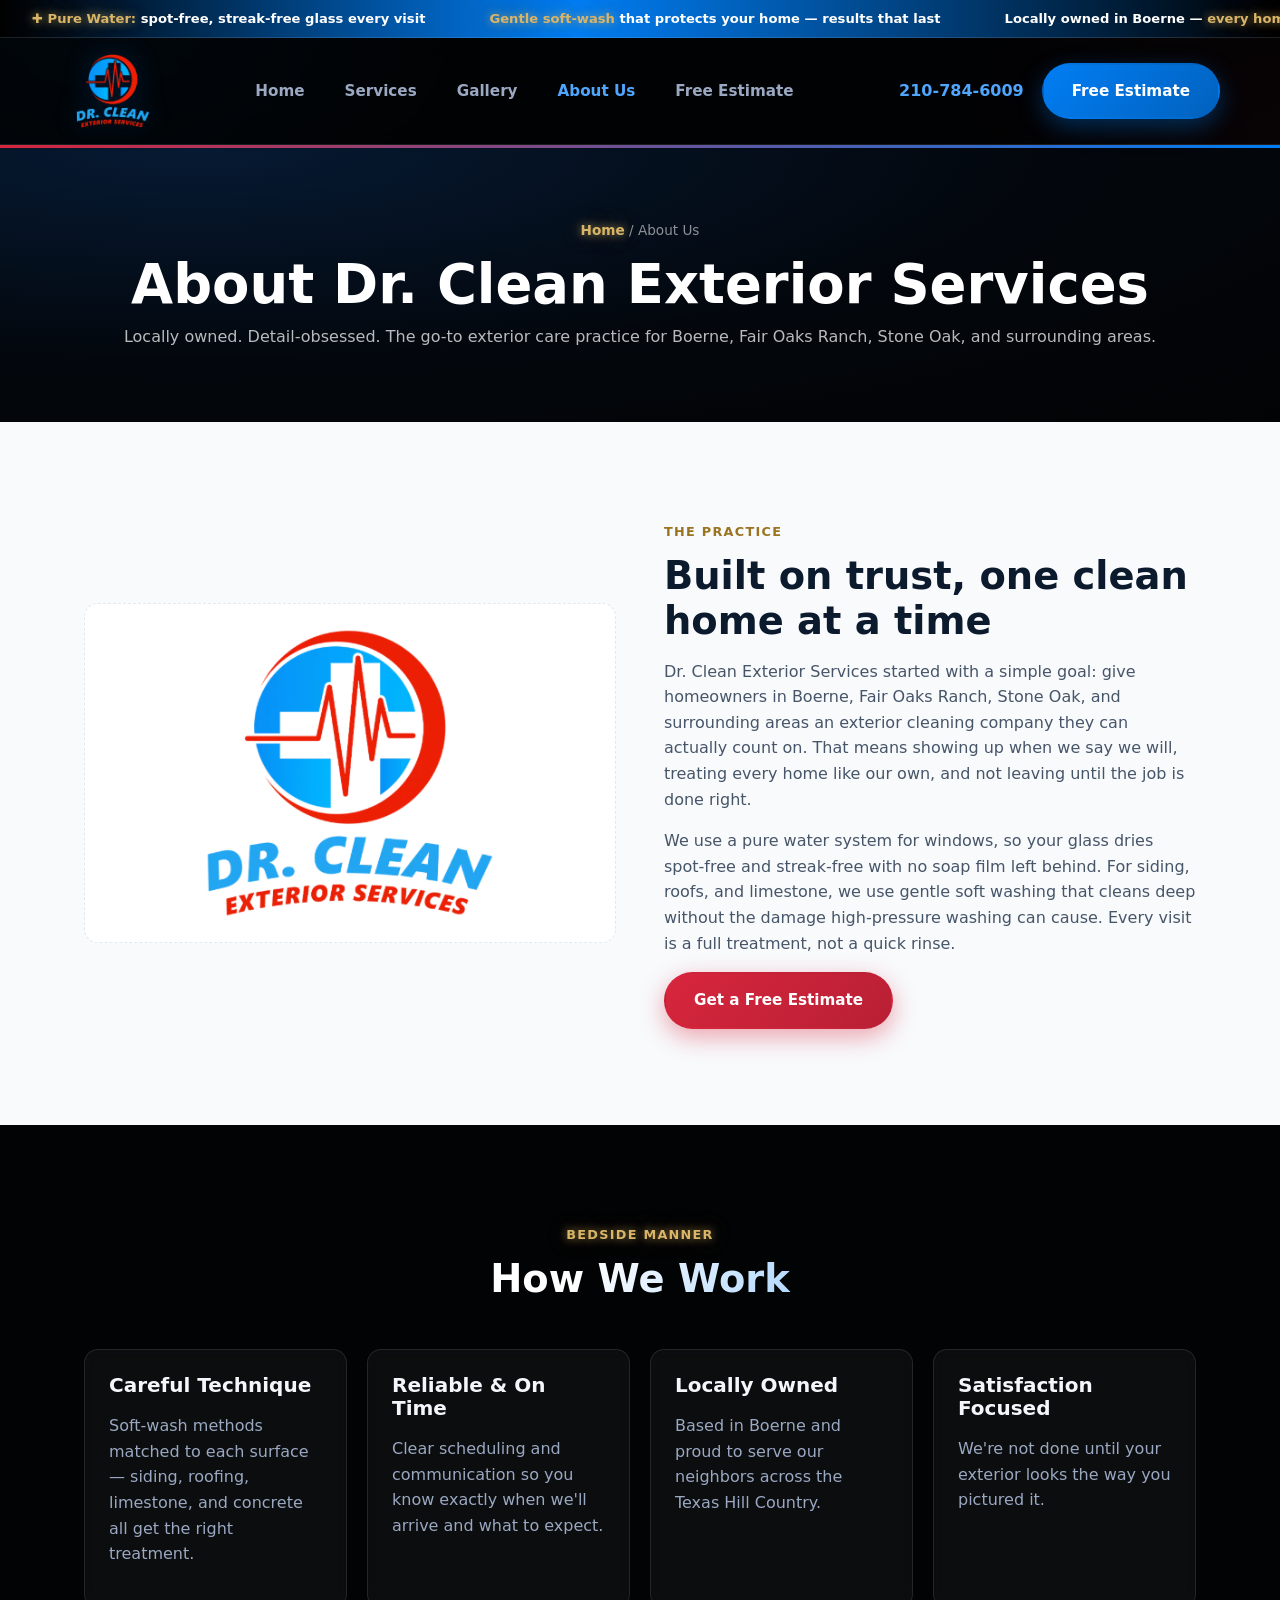
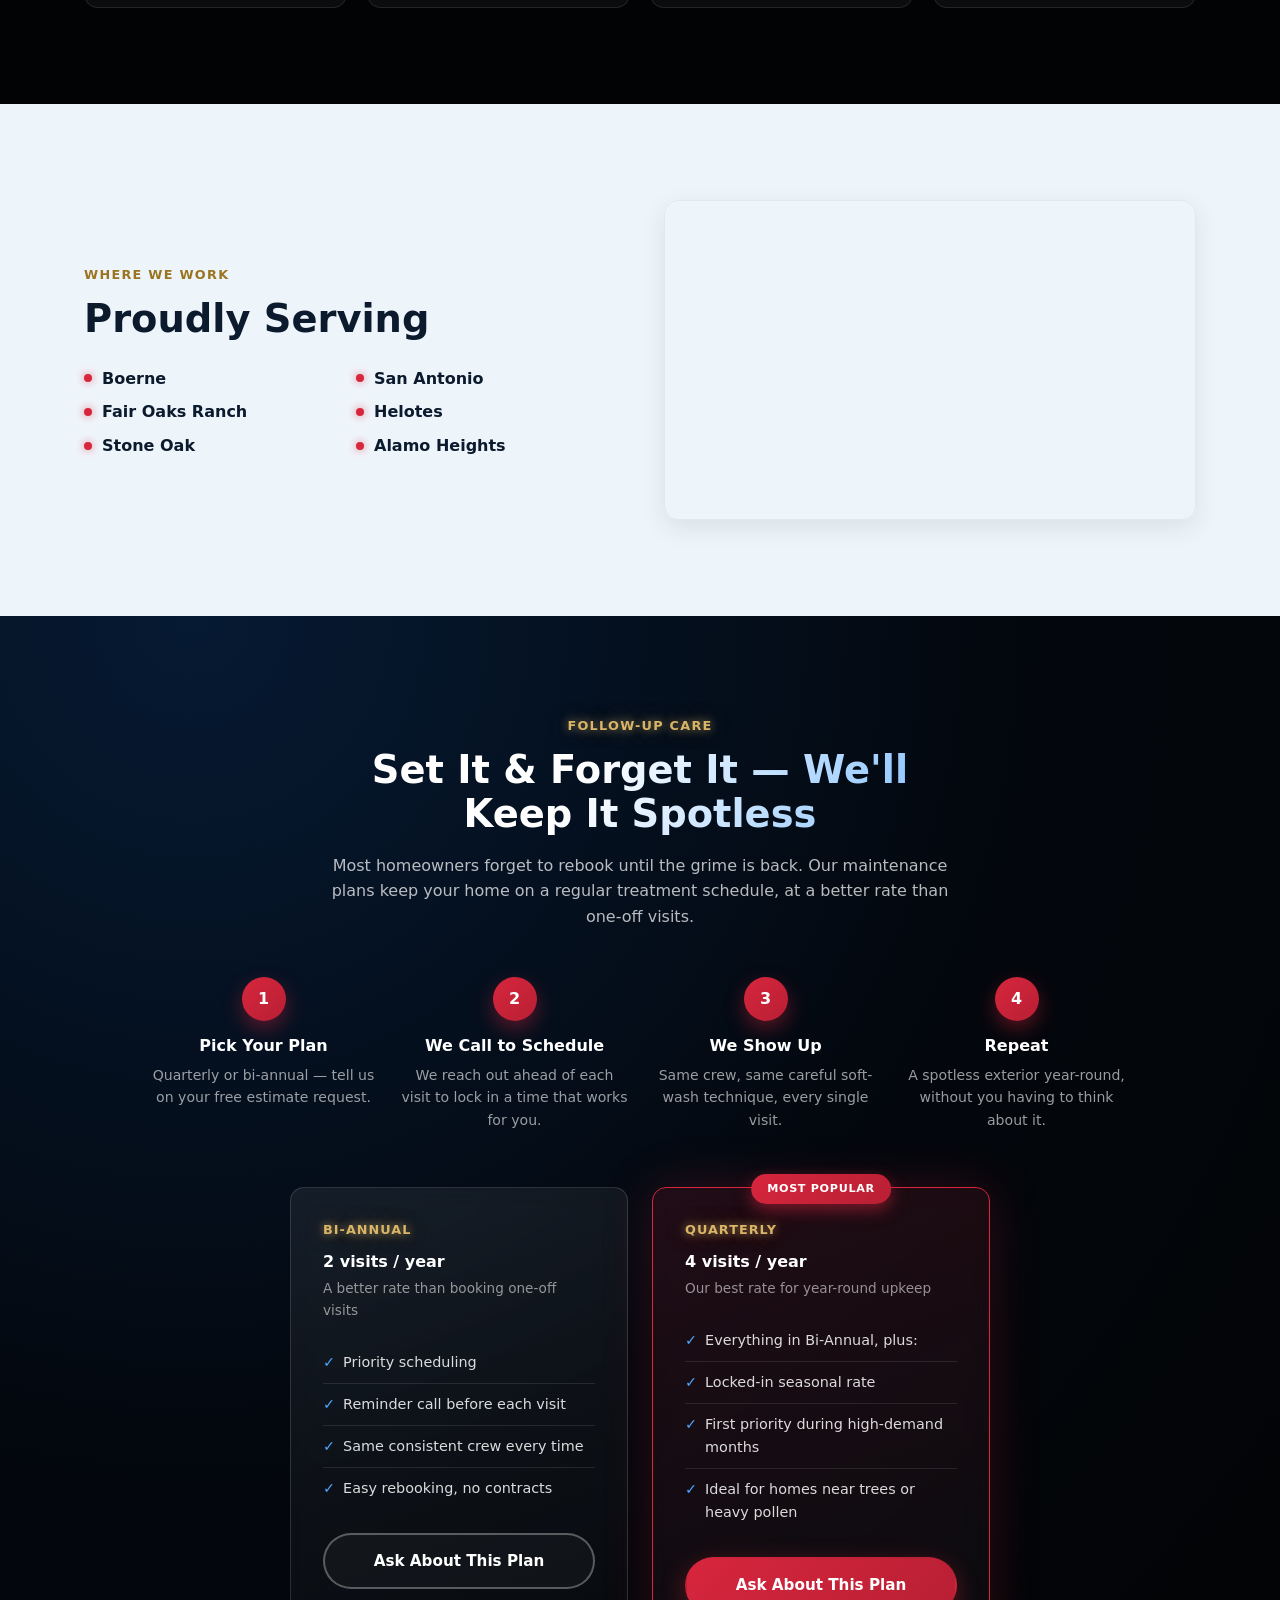
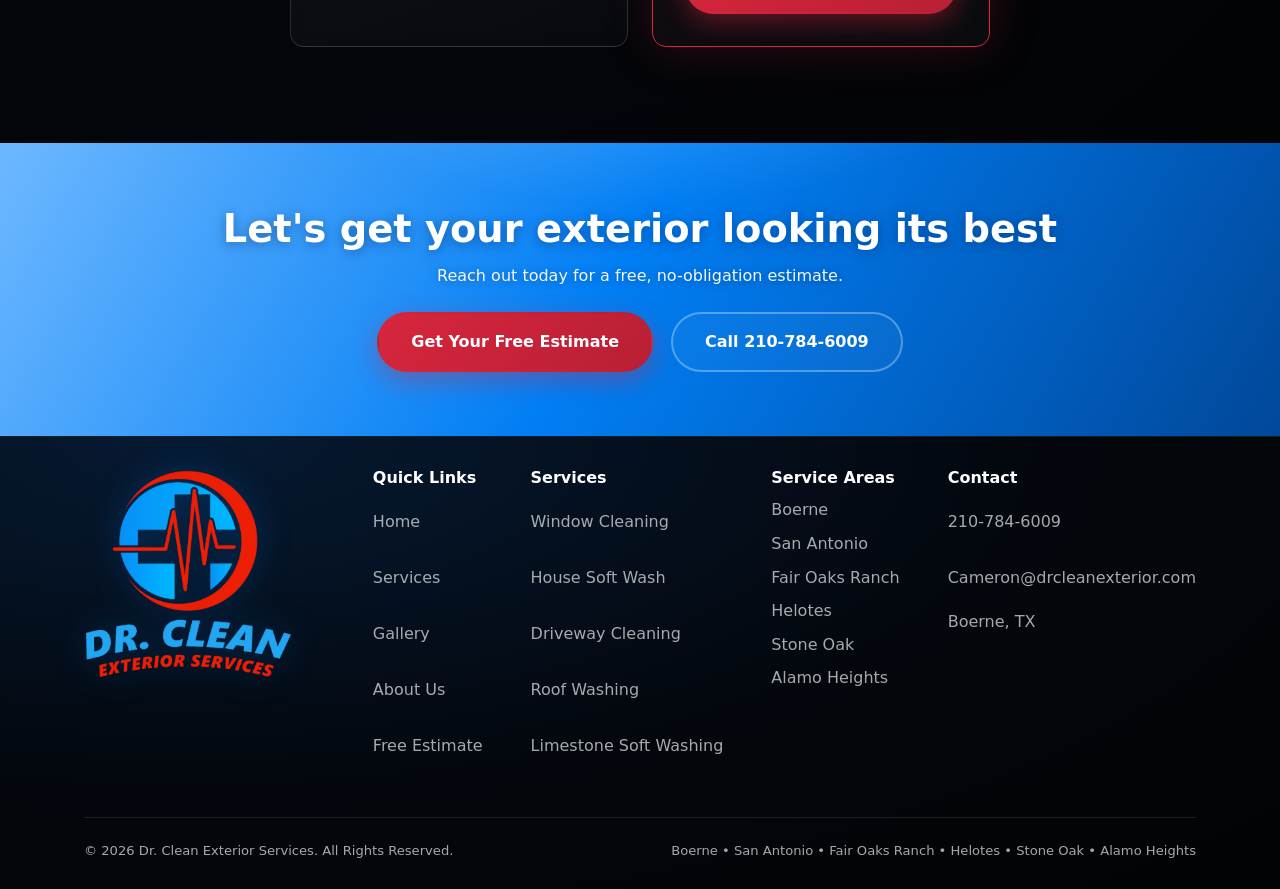
==== commit f270c21e: "Accessibility: 48px touch targets with 8px spacing, heading order fixed, main landmark on all pages " ====
--- a/about.html
+++ b/about.html
@@ -19,7 +19,7 @@
 <meta name="twitter:image" content="https://www.drcleanexterior.com/images/logo-full.png">
 <link rel="icon" type="image/png" sizes="32x32" href="images/favicon-32.png">
 <link rel="apple-touch-icon" sizes="180x180" href="images/favicon-180.png">
-<link rel="stylesheet" href="css/style.min.css?v=6">
+<link rel="stylesheet" href="css/style.min.css?v=8">
 <script type="application/ld+json">
 {
   "@context": "https://schema.org",
@@ -79,6 +79,8 @@
 </header>
 <div class="medical-stripe"></div>
 
+<main>
+
 <section class="page-hero">
   <div class="container">
     <div class="breadcrumb"><a href="index.html">Home</a> / About Us</div>
@@ -161,22 +163,22 @@
     <div class="plan-steps">
       <div class="plan-step">
         <div class="plan-step-num">1</div>
-        <h4>Pick Your Plan</h4>
+        <h3>Pick Your Plan</h3>
         <p>Quarterly or bi-annual &mdash; tell us on your free estimate request.</p>
       </div>
       <div class="plan-step">
         <div class="plan-step-num">2</div>
-        <h4>We Call to Schedule</h4>
+        <h3>We Call to Schedule</h3>
         <p>We reach out ahead of each visit to lock in a time that works for you.</p>
       </div>
       <div class="plan-step">
         <div class="plan-step-num">3</div>
-        <h4>We Show Up</h4>
+        <h3>We Show Up</h3>
         <p>Same crew, same careful soft-wash technique, every single visit.</p>
       </div>
       <div class="plan-step">
         <div class="plan-step-num">4</div>
-        <h4>Repeat</h4>
+        <h3>Repeat</h3>
         <p>A spotless exterior year-round, without you having to think about it.</p>
       </div>
     </div>
@@ -222,6 +224,8 @@
   </div>
 </section>
 
+</main>
+
 <footer class="site-footer">
   <div class="container">
     <div class="footer-grid">
@@ -230,7 +234,7 @@
         <p>Your exterior’s go-to doctor. From spot-free windows to soft-washed siding and roofs, we keep Hill Country homes looking their best, visit after visit</p>
       </div>
       <div>
-        <h4>Quick Links</h4>
+        <h3>Quick Links</h3>
         <ul>
           <li><a href="index.html">Home</a></li>
           <li><a href="services.html">Services</a></li>
@@ -240,7 +244,7 @@
         </ul>
       </div>
       <div class="footer-col-services">
-        <h4>Services</h4>
+        <h3>Services</h3>
         <ul>
           <li><a href="services.html#windows">Window Cleaning</a></li>
           <li><a href="services.html#soft-wash">House Soft Wash</a></li>
@@ -250,7 +254,7 @@
         </ul>
       </div>
       <div class="footer-col-areas">
-        <h4>Service Areas</h4>
+        <h3>Service Areas</h3>
         <ul>
           <li>Boerne</li>
           <li>San Antonio</li>
@@ -261,7 +265,7 @@
         </ul>
       </div>
       <div>
-        <h4>Contact</h4>
+        <h3>Contact</h3>
         <ul>
           <li><a href="tel:2107846009">210-784-6009</a></li>
           <li><a href="mailto:Cameron@drcleanexterior.com">Cameron@<wbr>drcleanexterior.com</a></li>
--- a/css/style.min.css
+++ b/css/style.min.css
@@ -1 +1 @@
-@font-face{font-family:"Playfair Display";font-style:normal;font-weight:700;font-display:swap;src:url("../fonts/playfair-display-700.woff2")format("woff2")}@font-face{font-family:"Montserrat";font-style:normal;font-weight:800;font-display:swap;src:url("../fonts/montserrat-800.woff2")format("woff2")}:root{--navy:#03070d;--blue:#017ef4;--blue-light:#4fa6ff;--red:#d7263d;--red-dark:#b81f34;--gold:#d9b567;--ink:#f3f6fb;--muted:#9aa8c2;--bg:#020304;--bg-alt:#000000;--card:rgba(255,255,255,0.045);--card-hover:rgba(255,255,255,0.07);--border:rgba(255,255,255,0.1);--radius:14px;--shadow:0 20px 60px rgba(0,0,0,0.45);--shadow-lg:0 30px 90px rgba(0,0,0,0.55);--glow-blue:0 0 50px rgba(1,126,244,0.25);--glow-red:0 0 50px rgba(215,38,61,0.22);--glow-gold-text:0 0 10px rgba(217,181,103,0.7),0 0 22px rgba(217,181,103,0.35);--max-width:1160px}*{box-sizing:border-box}html{scroll-behavior:smooth;-webkit-text-size-adjust:100%;text-size-adjust:100%}body{margin:0;font-family:"Segoe UI","Inter",system-ui,-apple-system,Roboto,sans-serif;color:var(--ink);background:var(--bg);line-height:1.6;position:relative}body::before{content:"";position:fixed;inset:0;z-index:-1;background:radial-gradient(650px 550px at 8% -5%,rgba(1,126,244,0.18),transparent 60%),radial-gradient(550px 500px at 100% 15%,rgba(215,38,61,0.14),transparent 60%),radial-gradient(600px 550px at 0% 55%,rgba(217,181,103,0.06),transparent 60%),radial-gradient(750px 650px at 100% 85%,rgba(1,126,244,0.13),transparent 60%),radial-gradient(700px 600px at 50% 115%,rgba(215,38,61,0.1),transparent 60%);pointer-events:none}img{max-width:100%;display:block}a{color:inherit;text-decoration:none}::selection{background:var(--blue);color:#fff}.container{max-width:var(--max-width);margin:0 auto;padding:0 24px}h1,h2,h3,h4{font-family:"Segoe UI Semibold","Inter",system-ui,sans-serif;line-height:1.15;margin:0 0 16px;color:var(--ink)}h1{font-size:clamp(2.2rem,4.5vw,3.4rem);background:linear-gradient(120deg,#ffffff 30%,var(--blue-light) 100%);-webkit-background-clip:text;background-clip:text;-webkit-text-fill-color:transparent}h2{font-size:clamp(1.7rem,3vw,2.4rem)}h3{font-size:1.25rem}p{color:var(--muted);margin:0 0 16px}.eyebrow{display:inline-block;color:var(--gold);text-shadow:var(--glow-gold-text);font-weight:700;letter-spacing:0.1em;text-transform:uppercase;font-size:0.8rem;margin-bottom:12px}.section{padding:96px 0;position:relative}.section-alt{background:linear-gradient(180deg,rgba(255,255,255,0.025),rgba(255,255,255,0.02));box-shadow:inset 0 1px 0 rgba(255,255,255,0.04),inset 0 -1px 0 rgba(255,255,255,0.04)}.section-head{max-width:640px;margin:0 auto 48px;text-align:center}.section-head h2{background:linear-gradient(120deg,#ffffff 40%,var(--blue-light) 120%);-webkit-background-clip:text;background-clip:text;-webkit-text-fill-color:transparent}.section-head p{margin:0;color:var(--muted)}.btn{display:inline-flex;align-items:center;justify-content:center;gap:8px;padding:14px 28px;border-radius:999px;font-weight:700;font-size:0.95rem;border:2px solid transparent;cursor:pointer;transition:transform 0.15s ease,box-shadow 0.15s ease,background 0.15s ease}.btn-primary{background:linear-gradient(135deg,var(--red) 0%,var(--red-dark) 100%);color:#fff;box-shadow:0 8px 24px rgba(215,38,61,0.4)}.btn-primary:hover{transform:translateY(-2px);box-shadow:0 14px 36px rgba(215,38,61,0.5)}.btn-outline{background:rgba(255,255,255,0.03);border-color:rgba(255,255,255,0.3);color:#fff}.btn-outline:hover{background:rgba(255,255,255,0.1);border-color:rgba(255,255,255,0.5)}.btn-secondary{background:linear-gradient(135deg,var(--blue) 0%,#0161bd 100%);color:#fff;box-shadow:0 8px 24px rgba(1,126,244,0.35)}.btn-secondary:hover{transform:translateY(-2px);box-shadow:0 14px 36px rgba(1,126,244,0.45)}.site-header{position:sticky;top:0;z-index:50;background:rgba(2,3,4,0.75);backdrop-filter:blur(14px);-webkit-backdrop-filter:blur(14px);border-bottom:1px solid var(--border)}.nav{display:flex;align-items:center;justify-content:space-between;padding:16px 0}.brand{display:flex;align-items:center;gap:10px;font-weight:800;font-size:1.15rem;color:var(--ink)}.nav .brand{margin-left:16px}.nav-logo{height:74px;width:auto;display:block;filter:drop-shadow(0 0 12px rgba(1,126,244,0.25))}.nav-links{display:flex;align-items:center;gap:32px;list-style:none;margin:0;padding:0}.nav-links a{font-weight:600;color:var(--muted);font-size:0.95rem;transition:color 0.15s ease}.nav-links a:hover{color:#fff}.nav-links a.active{color:var(--blue-light)}.nav-cta{display:flex;align-items:center;gap:18px}.nav-phone{font-weight:700;color:var(--blue-light);white-space:nowrap}.nav-toggle{display:none;background:none;border:none;font-size:1.6rem;cursor:pointer;color:var(--ink)}.medical-stripe{height:3px;position:relative;overflow:hidden}.medical-stripe::before{content:"";position:absolute;top:0;left:0;height:100%;width:900%;background:linear-gradient(90deg,var(--red),var(--blue),var(--gold),var(--red)) 0 0 / 33.3333% 100% repeat-x;animation:shimmer 8s linear infinite;will-change:transform}@keyframes shimmer{to{transform:translateX(-66.6667%)}}.hero{background:radial-gradient(120% 140% at 15% 0%,#061a33 0%,var(--navy) 55%,var(--bg) 100%);color:#fff;padding:110px 0 120px;position:relative;overflow:hidden;min-height:max(520px,calc(100vh - var(--chrome,150px)));min-height:max(520px,calc(100svh - var(--chrome,150px)));display:flex;align-items:center}.hero>.container,.hero .hero-grid{width:100%}.hero::after{content:"";position:absolute;right:-120px;top:-80px;width:480px;height:480px;background:radial-gradient(circle,rgba(1,126,244,0.35),transparent 70%)}.hero::before{content:"";position:absolute;left:-100px;bottom:-140px;width:420px;height:420px;background:radial-gradient(circle,rgba(215,38,61,0.22),transparent 70%);z-index:0}.hero-grid{display:grid;grid-template-columns:1.1fr 0.9fr;gap:48px;align-items:center;position:relative;z-index:1}.hero-badge{display:inline-flex;align-items:center;gap:8px;background:rgba(255,255,255,0.08);border:1px solid rgba(255,255,255,0.18);padding:8px 16px;border-radius:999px;font-size:0.8rem;font-weight:700;letter-spacing:0.04em;text-transform:uppercase;color:var(--gold);text-shadow:var(--glow-gold-text);margin-bottom:20px}.hero h1{color:#fff;-webkit-text-fill-color:initial;background:none}.hero p.lead{color:rgba(255,255,255,0.78);font-size:1.1rem;max-width:520px}.hero-actions{display:flex;gap:16px;flex-wrap:wrap;margin-top:28px}.hero-stats{display:flex;gap:32px;margin-top:48px;flex-wrap:wrap}.hero-stat strong{display:block;font-size:1.6rem;color:var(--gold);text-shadow:0 0 6px rgba(217,181,103,0.35)}.hero-stat span{font-size:0.85rem;color:rgba(217,181,103,0.75)}.services-grid{display:grid;grid-template-columns:repeat(auto-fit,minmax(240px,1fr));gap:24px}.service-card{background:var(--card);border:1px solid var(--border);border-radius:var(--radius);padding:28px;overflow:hidden;backdrop-filter:blur(10px);-webkit-backdrop-filter:blur(10px);transition:transform 0.2s ease,box-shadow 0.2s ease,border-color 0.2s ease,background 0.2s ease}.service-card:hover{transform:translateY(-6px);box-shadow:var(--shadow),var(--glow-blue);border-color:rgba(1,126,244,0.35);background:var(--card-hover)}.service-photo{aspect-ratio:1;margin:-28px -28px 20px -28px;position:relative}.service-photo::after{content:"";position:absolute;inset:0;background:linear-gradient(180deg,transparent 60%,rgba(6,11,20,0.5))}.service-photo img{width:100%;height:100%;object-fit:cover;display:block}.service-icon{width:52px;height:52px;border-radius:12px;background:linear-gradient(135deg,var(--blue),var(--red));display:flex;align-items:center;justify-content:center;margin-bottom:18px;color:#fff;box-shadow:0 10px 26px rgba(1,126,244,0.35)}.service-icon svg{width:26px;height:26px}.service-card p{margin-bottom:12px}.service-card a.learn-more{color:var(--blue-light);font-weight:700;font-size:0.9rem}.reasons-grid{display:grid;grid-template-columns:repeat(auto-fit,minmax(240px,1fr));gap:24px}.reason-card{text-align:center;padding:32px 24px;border-radius:var(--radius);background:var(--card);border:1px solid var(--border);backdrop-filter:blur(10px);-webkit-backdrop-filter:blur(10px);transition:transform 0.2s ease,box-shadow 0.2s ease}.reason-card:hover{transform:translateY(-4px);box-shadow:var(--shadow)}.reason-num{width:44px;height:44px;margin:0 auto 16px;border-radius:50%;background:rgba(1,126,244,0.14);border:1px solid rgba(1,126,244,0.35);color:var(--blue-light);font-weight:800;display:flex;align-items:center;justify-content:center}.area-wrap{display:grid;grid-template-columns:1fr 1fr;gap:48px;align-items:center}.area-list{list-style:none;padding:0;margin:24px 0 0;display:grid;grid-template-columns:repeat(2,1fr);gap:12px}.area-list li{display:flex;align-items:center;gap:10px;font-weight:600;color:var(--ink)}.area-list li::before{content:"";width:8px;height:8px;border-radius:50%;background:var(--red);box-shadow:0 0 8px rgba(215,38,61,0.6);flex-shrink:0}.area-map-placeholder{background:var(--card);border:1px dashed var(--border);border-radius:var(--radius);height:320px;display:flex;align-items:center;justify-content:center;color:var(--muted);font-weight:600;text-align:center;padding:24px}.map-embed{border-radius:var(--radius);overflow:hidden;height:320px;border:1px solid var(--border);box-shadow:var(--shadow)}.map-embed iframe{width:100%;height:100%;border:0;display:block;filter:invert(94%) hue-rotate(180deg) brightness(0.95) contrast(0.92)}.plans-section{background:radial-gradient(120% 140% at 15% 0%,#061a33 0%,var(--navy) 55%,var(--bg) 100%);color:#fff;padding:96px 0}.plans-section .section-head h2{background:linear-gradient(120deg,#ffffff 40%,var(--blue-light) 120%);-webkit-background-clip:text;background-clip:text;-webkit-text-fill-color:transparent}.plans-section .section-head p{color:rgba(255,255,255,0.72)}.plan-steps{display:grid;grid-template-columns:repeat(4,1fr);gap:24px;margin:0 auto 56px;max-width:980px}.plan-steps-3{grid-template-columns:repeat(3,1fr);max-width:760px}.plan-step{text-align:center}.plan-step-num{width:44px;height:44px;border-radius:50%;background:linear-gradient(135deg,var(--red),var(--red-dark));color:#fff;font-weight:800;display:flex;align-items:center;justify-content:center;margin:0 auto 16px;box-shadow:0 8px 20px rgba(215,38,61,0.4)}.plan-step h4{color:#fff;margin-bottom:8px;font-size:1rem}.plan-step p{color:rgba(255,255,255,0.6);font-size:0.88rem;margin:0}.plan-cards{display:grid;grid-template-columns:repeat(auto-fit,minmax(260px,1fr));gap:24px;max-width:700px;margin:0 auto}.plan-card{background:linear-gradient(160deg,rgba(255,255,255,0.07),rgba(255,255,255,0.02));border:1px solid rgba(255,255,255,0.14);border-radius:var(--radius);padding:32px;position:relative;backdrop-filter:blur(10px);-webkit-backdrop-filter:blur(10px);transition:transform 0.2s ease,box-shadow 0.2s ease}.plan-card:hover{transform:translateY(-4px)}.plan-card.popular{border-color:var(--red);background:linear-gradient(160deg,rgba(215,38,61,0.14),rgba(255,255,255,0.03));box-shadow:var(--glow-red)}.plan-badge{position:absolute;top:-14px;left:50%;transform:translateX(-50%);background:linear-gradient(135deg,var(--red),var(--red-dark));color:#fff;font-size:0.7rem;font-weight:800;letter-spacing:0.06em;text-transform:uppercase;padding:6px 16px;border-radius:999px;white-space:nowrap;box-shadow:0 6px 16px rgba(215,38,61,0.5)}.plan-name{font-size:0.8rem;font-weight:800;letter-spacing:0.08em;text-transform:uppercase;color:var(--gold);text-shadow:var(--glow-gold-text);margin-bottom:8px}.plan-frequency{font-weight:700;color:#fff;margin-bottom:4px}.plan-tagline{color:rgba(255,255,255,0.55);font-size:0.85rem;margin-bottom:20px}.plan-features{list-style:none;padding:0;margin:0 0 24px}.plan-features li{padding:9px 0;border-bottom:1px solid rgba(255,255,255,0.1);color:rgba(255,255,255,0.85);font-size:0.9rem;display:flex;gap:8px;align-items:flex-start}.plan-features li:last-child{border-bottom:none}.plan-features li::before{content:"\2713";color:var(--blue-light);font-weight:800;flex-shrink:0}@media (max-width:720px){.plan-steps{grid-template-columns:repeat(2,1fr)}.plan-steps-3{grid-template-columns:1fr;max-width:320px}}.testimonial-grid{display:grid;grid-template-columns:repeat(3,1fr);gap:24px}@media (max-width:900px){.testimonial-grid{grid-template-columns:repeat(2,1fr)}}@media (max-width:600px){.testimonial-grid{grid-template-columns:1fr}}.testimonial-card{background:var(--card);border:1px solid var(--border);border-radius:var(--radius);padding:26px;backdrop-filter:blur(10px);-webkit-backdrop-filter:blur(10px);transition:opacity 0.35s ease,transform 0.2s ease,box-shadow 0.2s ease}.testimonial-card:hover{transform:translateY(-4px);box-shadow:var(--shadow)}.testimonial-card.fade{opacity:0}.stars{color:var(--gold);text-shadow:var(--glow-gold-text);letter-spacing:2px;margin-bottom:12px}.testimonial-name{font-weight:700;color:var(--blue-light);margin-top:12px}.testimonial-grid{grid-auto-rows:1fr}.testimonial-card{position:relative;display:flex;flex-direction:column}.testimonial-card p{flex:1 1 auto}.review-g{position:absolute;top:18px;right:18px;line-height:0}.review-g svg{width:20px;height:20px;display:block}.testimonial-footer{display:flex;align-items:center;gap:10px;margin-top:14px}.testimonial-footer .testimonial-name{margin-top:0}.reviews-more{text-align:center;margin-top:36px}.google-rating-badge{display:inline-flex;align-items:center;gap:8px;margin-top:16px;padding:10px 18px;border-radius:999px;background:var(--card);border:1px solid var(--border);font-weight:700;color:var(--ink);font-size:0.9rem;transition:transform 0.15s ease,box-shadow 0.15s ease}.google-rating-badge .stars{margin-bottom:0;font-size:0.85rem;letter-spacing:1px}.google-rating-badge:hover{transform:translateY(-2px);box-shadow:var(--glow-blue)}.cta-band{background:linear-gradient(120deg,#6db8ff 0%,#017ef4 48%,#01489a 100%);color:#fff;padding:64px 0;text-align:center;position:relative;overflow:hidden}.cta-band::after{content:"";position:absolute;inset:0;background:radial-gradient(600px 300px at 50% -50%,rgba(255,255,255,0.25),transparent 70%)}.cta-band .container{position:relative;z-index:1}.cta-band h2{color:#fff;margin-bottom:12px;-webkit-text-fill-color:#fff;background:none;text-shadow:0 2px 12px rgba(0,24,70,0.4)}.cta-band p{color:rgba(255,255,255,0.95);text-shadow:0 1px 8px rgba(0,24,70,0.35)}.contact-wrap{display:grid;grid-template-columns:0.9fr 1.1fr;gap:48px;align-items:flex-start}.contact-info-card{background:radial-gradient(120% 140% at 15% 0%,#061a33 0%,var(--navy) 55%,var(--bg) 100%);color:#fff;border-radius:var(--radius);padding:32px;border:1px solid rgba(255,255,255,0.1);box-shadow:var(--shadow)}.contact-info-card h3{color:#fff}.contact-info-card p{color:rgba(255,255,255,0.7)}.contact-info-row{display:flex;gap:14px;align-items:flex-start;margin-bottom:20px}.contact-info-row .icon{width:36px;height:36px;border-radius:8px;background:rgba(255,255,255,0.1);border:1px solid rgba(255,255,255,0.15);display:flex;align-items:center;justify-content:center;flex-shrink:0}.contact-info-row a,.contact-info-row span{color:#fff;font-weight:600}.form-card{background:var(--card);border:1px solid var(--border);border-radius:var(--radius);padding:32px;backdrop-filter:blur(10px);-webkit-backdrop-filter:blur(10px);box-shadow:var(--shadow)}.form-row{display:grid;grid-template-columns:1fr 1fr;gap:16px}.field{margin-bottom:18px}.field label{display:block;font-weight:700;font-size:0.85rem;color:var(--ink);margin-bottom:6px}.field input,.field select,.field textarea{width:100%;padding:12px 14px;border-radius:8px;border:1px solid var(--border);font-family:inherit;font-size:0.95rem;background:rgba(255,255,255,0.04);color:var(--ink)}.field select option{background:var(--bg-alt);color:var(--ink)}.field input::placeholder,.field textarea::placeholder{color:rgba(154,168,194,0.6)}.field input:focus,.field select:focus,.field textarea:focus{outline:2px solid var(--blue-light);outline-offset:1px;background:rgba(255,255,255,0.07)}.field-checkbox{display:flex;align-items:flex-start;gap:10px;font-size:0.88rem;color:var(--muted)}.field-checkbox input{width:auto;margin-top:3px}.form-note{font-size:0.78rem;color:var(--muted);margin-top:12px}.form-success{display:none;background:rgba(34,197,94,0.12);border:1px solid rgba(34,197,94,0.4);color:#86efac;padding:14px 16px;border-radius:8px;font-weight:600;margin-bottom:18px}.gallery-grid{display:grid;grid-template-columns:repeat(auto-fill,minmax(320px,1fr));gap:28px}.case-file{background:var(--card);border:1px solid var(--border);border-radius:var(--radius);overflow:hidden;backdrop-filter:blur(10px);-webkit-backdrop-filter:blur(10px);box-shadow:var(--shadow);transition:transform 0.2s ease,box-shadow 0.2s ease}.case-file:hover{transform:translateY(-4px);box-shadow:var(--shadow-lg),var(--glow-blue)}.case-file-header{background:linear-gradient(120deg,var(--navy),#0c3f75);color:#fff;padding:12px 18px;display:flex;align-items:center;justify-content:space-between;font-size:0.75rem;font-weight:800;letter-spacing:0.06em;text-transform:uppercase}.case-file-header .case-cross{color:var(--red);margin-right:6px}.case-file-photos{display:grid;grid-template-columns:1fr 1fr;position:relative}.case-file-photos:not(.single)::after{content:"";position:absolute;top:0;bottom:0;left:50%;width:2px;background:repeating-linear-gradient(180deg,var(--red) 0 8px,transparent 8px 16px);transform:translateX(-1px)}.case-file-photos.single{display:block}.case-file-photos.single img{width:100%;height:auto;display:block}.case-file-photo{aspect-ratio:4 / 3;background:var(--bg-alt);display:flex;align-items:center;justify-content:center;color:var(--muted);font-weight:700;font-size:0.72rem;letter-spacing:0.06em;text-transform:uppercase;text-align:center;padding:12px;position:relative}.case-file-photo img{width:100%;height:100%;object-fit:cover}.case-file-photo .tag{position:absolute;top:8px;left:8px;background:var(--navy);color:#fff;font-size:0.62rem;font-weight:800;letter-spacing:0.06em;padding:3px 8px;border-radius:999px}.case-file-photo.after .tag{background:var(--red)}.case-file-body{padding:18px 20px 20px}.case-file-row{display:flex;gap:8px;margin-bottom:8px;font-size:0.88rem}.case-file-row:last-child{margin-bottom:0}.case-file-label{font-weight:800;color:var(--blue-light);min-width:84px;flex-shrink:0}.case-file-value{color:var(--ink)}.gallery-item{border-radius:var(--radius);overflow:hidden;border:1px dashed var(--border);background:var(--card);aspect-ratio:4 / 3;display:flex;align-items:center;justify-content:center;color:var(--muted);font-weight:600;text-align:center;padding:16px}.gallery-item img{width:100%;height:100%;object-fit:cover}.page-hero{background:radial-gradient(120% 140% at 15% 0%,#061a33 0%,var(--navy) 55%,var(--bg) 100%);color:#fff;padding:72px 0;text-align:center}.page-hero h1{color:#fff;margin-bottom:8px;-webkit-text-fill-color:initial;background:none}.page-hero p{color:rgba(255,255,255,0.72);margin:0}.breadcrumb{font-size:0.85rem;color:rgba(255,255,255,0.55);margin-bottom:12px}.breadcrumb a{color:var(--gold);text-shadow:var(--glow-gold-text);font-weight:700}.values-grid{display:grid;grid-template-columns:repeat(auto-fit,minmax(220px,1fr));gap:20px}.value-card{background:var(--card);border:1px solid var(--border);border-radius:var(--radius);padding:24px;backdrop-filter:blur(10px);-webkit-backdrop-filter:blur(10px);transition:transform 0.2s ease,box-shadow 0.2s ease}.value-card:hover{transform:translateY(-4px);box-shadow:var(--shadow)}.site-footer{background:radial-gradient(120% 140% at 15% 0%,#061a33 0%,var(--navy) 55%,var(--bg) 100%);color:rgba(255,255,255,0.65);--footer-gap:32px;padding:var(--footer-gap) 0 28px;border-top:1px solid var(--border)}.footer-grid{display:grid;grid-template-columns:minmax(0,1fr) auto auto auto auto;gap:40px 48px;margin-bottom:40px}@media (min-width:901px) and (max-width:1180px){.footer-grid{grid-template-columns:repeat(4,auto);justify-content:space-between}.footer-brand{grid-column:1 / -1}}.footer-grid h4{color:#fff;font-size:1rem;margin-bottom:10px}.footer-grid ul{list-style:none;margin:0;padding:0}.footer-grid li{margin-bottom:5px}.footer-grid a:hover{color:#fff}.footer-brand .brand{color:#fff;margin-bottom:12px}.footer-brand p{display:none}.footer-brand{max-width:320px}.footer-logo{height:210px;width:auto;margin:0;display:block;filter:drop-shadow(0 0 16px rgba(1,126,244,0.25))}@media (max-width:1180px){.footer-logo{height:150px}}.footer-bottom{border-top:1px solid rgba(255,255,255,0.1);padding-top:22px;display:flex;justify-content:space-between;flex-wrap:wrap;gap:12px;font-size:0.82rem}@media (max-width:900px){.hero-grid{grid-template-columns:1fr}.area-wrap{grid-template-columns:1fr}.contact-wrap{grid-template-columns:1fr}.contact-wrap .quote-wizard{order:-1}.footer-grid{grid-template-columns:1fr 1fr;gap:40px;padding-right:0}}@media (max-width:720px){.nav-links,.nav-phone{display:none}.nav-toggle{display:block}.nav-links.open{display:flex;flex-direction:column;position:absolute;top:100%;left:0;right:0;background:rgba(2,3,4,0.98);backdrop-filter:blur(14px);padding:20px 24px;border-bottom:1px solid var(--border);gap:18px}.form-row{grid-template-columns:1fr}.area-list{grid-template-columns:1fr}.footer-grid{grid-template-columns:1fr}.section{padding:64px 0}}.exit-modal-overlay{position:fixed;inset:0;z-index:999;background:rgba(3,8,16,0.82);backdrop-filter:blur(6px);-webkit-backdrop-filter:blur(6px);display:flex;align-items:center;justify-content:center;padding:20px;opacity:0;visibility:hidden;transition:opacity 0.3s ease,visibility 0.3s ease}.exit-modal-overlay.active{opacity:1;visibility:visible}.exit-modal{position:relative;width:100%;max-width:440px;background:linear-gradient(160deg,var(--navy) 0%,var(--bg) 100%);border:1px solid var(--border);border-radius:20px;padding:40px 32px 32px;text-align:center;box-shadow:var(--shadow-lg),var(--glow-red);transform:scale(0.92) translateY(10px);transition:transform 0.3s ease}.exit-modal-overlay.active .exit-modal{transform:scale(1) translateY(0)}.exit-modal-close{position:absolute;top:14px;right:14px;width:32px;height:32px;border-radius:50%;background:rgba(255,255,255,0.06);border:1px solid var(--border);color:var(--muted);font-size:1.1rem;line-height:1;cursor:pointer;display:flex;align-items:center;justify-content:center;transition:background 0.2s ease,color 0.2s ease}.exit-modal-close:hover{background:rgba(255,255,255,0.14);color:#fff}.exit-modal-logo{height:92px;width:auto;margin:0 auto 18px;display:block;filter:drop-shadow(0 0 12px rgba(1,126,244,0.25))}.exit-modal-eyebrow{display:inline-block;font-size:0.72rem;font-weight:700;letter-spacing:0.08em;text-transform:uppercase;color:var(--gold);margin-bottom:10px}.exit-modal h3{margin:0 0 12px;font-size:1.5rem;color:#fff}.exit-modal p{margin:0 0 26px;color:var(--muted);font-size:0.95rem}.exit-modal-cta{width:100%}.exit-modal-dismiss{display:block;margin:16px auto 0;background:none;border:none;color:var(--muted);font-size:0.82rem;text-decoration:underline;cursor:pointer}.exit-modal-dismiss:hover{color:#fff}@media (max-width:480px){.exit-modal{padding:32px 22px 26px}}.reveal{opacity:0;transform:translateY(32px);transition:opacity 1.1s cubic-bezier(0.16,1,0.3,1),transform 1.1s cubic-bezier(0.16,1,0.3,1)}.reveal.in-view{opacity:1;transform:translateY(0)}@media (prefers-reduced-motion:reduce){.reveal{opacity:1;transform:none;transition:none}}.promo-bar{background:linear-gradient(90deg,#0b2a4d,var(--navy),#0b2a4d);border-bottom:1px solid rgba(217,181,103,0.35);overflow:hidden;white-space:nowrap;font-size:0.82rem;font-weight:600;color:#fff;padding:8px 0}.promo-track,.trust-track{display:inline-flex;animation:marquee-scroll 45s linear infinite}.promo-track{animation-duration:85s}.promo-bar:hover .promo-track,.trust-strip:hover .trust-track{animation-play-state:paused}.promo-track span{padding:0 32px}.promo-track b{color:var(--gold);text-shadow:var(--glow-gold-text);font-size:inherit;font-weight:700}@keyframes marquee-scroll{to{transform:translateX(-50%)}}.trust-strip{overflow:hidden;white-space:nowrap;padding:16px 0;border-bottom:1px solid var(--border);background:rgba(255,255,255,0.025)}.trust-track{animation-duration:60s}.trust-track span{padding:0 34px;color:var(--muted);font-size:0.9rem;font-weight:600}.trust-track span::before{content:"\271A";color:var(--red);margin-right:14px}.trust-track b{color:var(--gold);letter-spacing:2px;margin-right:6px}.mobile-cta{display:none}.calltext-pop{position:absolute;z-index:70;display:flex;flex-direction:column;gap:8px}.calltext-pop[hidden]{display:none}.calltext-pop .btn{flex:none;width:100%;justify-content:center;padding:14px 10px;white-space:nowrap;background:rgba(2,3,4,0.4);-webkit-backdrop-filter:blur(8px);backdrop-filter:blur(8px)}@media (max-width:720px){.mobile-cta{display:flex;gap:10px;position:fixed;left:0;right:0;bottom:0;z-index:60;padding:10px 12px calc(10px + env(safe-area-inset-bottom));background:rgba(2,3,4,0.92);backdrop-filter:blur(14px);-webkit-backdrop-filter:blur(14px);border-top:1px solid var(--border)}.mobile-cta .btn{flex:1;padding:12px 10px;white-space:nowrap}.mobile-cta .mobile-cta-contact{flex:1.45}.mobile-cta-menu{position:absolute;left:12px;right:12px;bottom:calc(100% + 10px);display:flex;flex-direction:column;gap:8px;padding:10px;background:rgba(8,14,24,0.97);border:1px solid var(--border);border-radius:16px;box-shadow:0 -10px 30px rgba(0,0,0,0.5)}.mobile-cta-menu[hidden]{display:none}.mobile-cta-menu .btn{flex:none;width:100%;justify-content:center;padding:14px 10px;white-space:nowrap}.mobile-cta{transform:translateY(110%);visibility:hidden;transition:transform 0.3s ease,visibility 0s linear 0.3s}.mobile-cta.show{transform:none;visibility:visible;transition:transform 0.3s ease,visibility 0s}body.has-mobile-cta{padding-bottom:72px}}@media (prefers-reduced-motion:reduce){.promo-track,.trust-track{animation:none}.promo-bar,.trust-strip{overflow-x:auto}}.hero-slides{position:absolute;inset:0;z-index:0;overflow:hidden}.hero-slides::after{content:"";position:absolute;inset:0;background:linear-gradient(90deg,rgba(2,3,4,0.86) 0%,rgba(2,3,4,0.6) 34%,rgba(2,3,4,0.14) 66%,rgba(2,3,4,0.04) 100%),linear-gradient(180deg,rgba(2,3,4,0.08) 0%,rgba(2,3,4,0.5) 100%)}.hero-slide{position:absolute;inset:0;background-size:cover;background-position:center 60%;opacity:0;transform:scale(1.08);transition:opacity 1.8s ease,transform 8s ease-out}.hero-slide.active{opacity:1;transform:scale(1)}.hero-dots{position:absolute;left:0;right:0;bottom:22px;z-index:2;display:flex;justify-content:center;gap:8px}.hero-dots button{width:8px;height:8px;padding:0;border-radius:999px;border:0;background:rgba(255,255,255,0.35);cursor:pointer;transition:width 0.3s ease,background 0.3s ease}.hero-dots button.active{width:26px;background:var(--blue-light)}@media (prefers-reduced-motion:reduce){.hero-slide{transition:opacity 0.4s ease;transform:none}}.diff-wrap{display:grid;grid-template-columns:0.85fr 1fr;gap:56px;align-items:center}.diff-photo{width:100%;height:auto;border-radius:var(--radius);border:1px solid var(--border);box-shadow:var(--shadow-lg),var(--glow-blue)}.diff-list{list-style:none;margin:28px 0 0;padding:0;display:grid;gap:22px}.diff-list li{display:flex;gap:16px;align-items:flex-start}.diff-list .reason-num{margin:2px 0 0;flex-shrink:0}.diff-list h3{margin:0 0 4px;font-size:1.1rem}.diff-list p{margin:0}@media (max-width:900px){.diff-wrap{grid-template-columns:1fr;gap:32px}}.qw-progress{display:flex;justify-content:center;gap:8px;margin:4px 0 6px}.qw-dot{width:8px;height:8px;border-radius:50%;background:rgba(255,255,255,0.2);transition:background 0.2s ease,width 0.2s ease}.qw-dot.active{background:var(--blue-light);width:22px;border-radius:999px}.qw-step-label{text-align:center;font-size:0.9rem;margin-bottom:20px}.qw-step{border:0;margin:0;padding:0;min-width:0}.js-wizard .qw-step{display:none}.js-wizard .qw-step.active{display:block;animation:qw-in 0.25s ease}@keyframes qw-in{from{opacity:0;transform:translateY(6px)}to{opacity:1;transform:none}}.qw-legend,.qw-panel-title{display:block;font-weight:700;font-size:0.78rem;letter-spacing:0.08em;text-transform:uppercase;color:var(--muted);margin-bottom:10px;padding:0}.qw-chips{display:flex;flex-wrap:wrap;gap:8px;margin-bottom:18px}.qw-chip{position:relative;cursor:pointer}.qw-chip input{position:absolute;opacity:0;width:1px;height:1px}.qw-chip span{display:inline-block;padding:7px 12px;border-radius:8px;border:1px solid var(--border);background:rgba(255,255,255,0.04);font-size:0.85rem;font-weight:600;color:var(--ink);transition:background 0.15s ease,border-color 0.15s ease,box-shadow 0.15s ease}.qw-chip-lg span{padding:11px 16px;font-size:0.95rem}.qw-chip:hover span{background:var(--card-hover);border-color:rgba(255,255,255,0.25)}.qw-chip input:checked + span{background:rgba(1,126,244,0.18);border-color:var(--blue-light);box-shadow:0 0 0 1px var(--blue-light) inset}.qw-chip input:focus-visible + span{outline:2px solid var(--blue-light);outline-offset:2px}.qw-panel{background:rgba(255,255,255,0.03);border:1px solid var(--border);border-radius:10px;padding:12px 12px 2px;margin:-6px 0 18px}.qw-panel .qw-chips{margin-bottom:10px}.qw-optional{position:relative;margin:8px 0 20px;padding:18px 16px 4px;border:1px dashed rgba(255,255,255,0.18);border-radius:12px;background:rgba(255,255,255,0.02)}.qw-optional-head{display:flex;align-items:center;gap:10px;margin-bottom:4px}.qw-optional-badge{font-size:0.68rem;font-weight:800;letter-spacing:0.1em;text-transform:uppercase;color:var(--gold);border:1px solid rgba(217,181,103,0.45);background:rgba(217,181,103,0.08);padding:3px 8px;border-radius:999px}.qw-optional-title{font-weight:700;color:var(--ink);font-size:0.98rem}.qw-optional-sub{font-size:0.85rem;margin:0 0 16px}.qw-optional .field label{font-weight:600;color:rgba(243,246,251,0.85)}.form-row.qw-row-3{grid-template-columns:1.3fr 1fr 0.8fr}.qw-actions{display:grid;grid-template-columns:auto 1fr;gap:12px;margin-top:12px}.qw-submit[disabled]{opacity:0.65;cursor:wait;transform:none}.qw-error{background:rgba(215,38,61,0.12);border:1px solid rgba(215,38,61,0.45);color:#fda4af;padding:10px 14px;border-radius:8px;font-size:0.88rem;font-weight:600;margin:0 0 14px}.field .qw-invalid{border-color:var(--red)}.qw-hp{position:absolute !important;left:-9999px !important;width:1px;height:1px;opacity:0}@media (max-width:560px){.form-row.qw-row-3{grid-template-columns:1fr 1fr}.qw-row-3 .field:first-child{grid-column:1 / -1}.qw-optional{padding:16px 12px 2px}}.photo-grid{display:grid;grid-template-columns:repeat(auto-fill,minmax(240px,1fr));gap:16px}.photo-tile{display:block;aspect-ratio:1;overflow:hidden;border-radius:var(--radius);border:1px solid var(--border);background:var(--card);box-shadow:var(--shadow);cursor:zoom-in;transition:transform 0.2s ease,box-shadow 0.2s ease,border-color 0.2s ease}.photo-tile:hover{transform:translateY(-4px);box-shadow:var(--shadow),var(--glow-blue);border-color:rgba(1,126,244,0.4)}.photo-tile img{width:100%;height:100%;object-fit:cover;transition:transform 0.4s ease}.photo-tile:hover img{transform:scale(1.04)}.lightbox{position:fixed;inset:0;z-index:1000;background:rgba(3,8,16,0.92);display:flex;align-items:center;justify-content:center;padding:24px;opacity:0;visibility:hidden;transition:opacity 0.25s ease,visibility 0.25s ease;cursor:zoom-out}.lightbox.open{opacity:1;visibility:visible}.lightbox img{max-width:100%;max-height:100%;border-radius:var(--radius);box-shadow:var(--shadow-lg)}.lightbox-close{position:absolute;top:16px;right:18px;width:40px;height:40px;border-radius:50%;border:1px solid var(--border);background:rgba(255,255,255,0.08);color:#fff;font-size:1.4rem;line-height:1;cursor:pointer}@media (max-width:600px){.photo-grid{grid-template-columns:repeat(2,1fr);gap:10px}}#hero-first img{position:absolute;inset:0;width:100%;height:100%;max-width:none;object-fit:cover}@media (max-width:720px){.breadcrumb a{display:inline-block;padding:10px 6px}:root{--chrome:90px}}@media (max-width:720px){.container{padding-left:14px;padding-right:14px}.promo-bar{font-size:0.7rem;padding:5px 0}.nav{padding:6px 0}.nav-logo{height:52px}.nav .brand{margin-left:10px}.nav-cta{gap:6px}.nav-cta .btn{padding:8px 12px;font-size:0.74rem;min-height:38px}.nav-toggle{min-width:44px;min-height:44px;font-size:1.6rem}.nav-links.open{gap:2px;padding:10px 20px 14px}.nav-links.open a{display:block;padding:11px 0;font-size:1rem}h2{font-size:1.3rem;margin-bottom:8px}h3{font-size:0.85rem;margin-bottom:6px}p{font-size:0.8rem;margin-bottom:10px}.eyebrow{font-size:0.62rem;margin-bottom:6px}.btn{padding:9px 14px;font-size:0.74rem;min-height:38px}.hero{padding:26px 0 44px}.hero-grid{grid-template-columns:1.3fr 0.7fr;gap:10px;align-items:center}.hero h1{font-size:1.4rem;line-height:1.12;margin-bottom:8px}.hero p.lead{font-size:0.78rem;margin-bottom:8px}.hero-badge{font-size:0.58rem;padding:4px 8px;margin-bottom:10px;letter-spacing:0.02em}.hero-actions{flex-direction:column;gap:6px;margin-top:10px}.hero-actions .btn{width:100%;padding:8px 8px;font-size:0.7rem;min-height:36px}.hero-stats{gap:8px;margin-top:14px;flex-wrap:nowrap}.hero-stat strong{font-size:0.95rem}.hero-stat span{font-size:0.56rem;line-height:1.25;display:block}.hero-dots{bottom:14px}.section{padding:34px 0}.section-head{margin-bottom:20px}.section-head p{font-size:0.75rem}.cta-band{padding:26px 0}.cta-band h2{font-size:1.1rem;margin-bottom:6px}.cta-band p{font-size:0.72rem;margin-bottom:0}.cta-band .hero-actions{margin-top:14px !important;gap:8px}.cta-band .hero-actions .btn{font-size:0.72rem;min-height:34px;padding:8px 10px}.page-hero{padding:30px 0}.page-hero h1{font-size:1.5rem}.breadcrumb a{display:inline-block;padding:8px 4px}.trust-track span{font-size:0.72rem;padding:0 22px}.services-grid{grid-template-columns:repeat(2,1fr);gap:10px}.service-card{padding:10px}.service-photo{margin:-10px -10px 10px -10px}.service-card h3{font-size:0.78rem}.service-card p{font-size:0.64rem;margin-bottom:6px}.learn-more{font-size:0.66rem;display:inline-block;padding:8px 0}.reasons-grid{grid-template-columns:repeat(3,1fr);gap:8px}.reason-card{padding:10px}.reason-card h3{font-size:0.7rem}.reason-card p{font-size:0.6rem;margin:0}.reason-num{width:26px;height:26px;font-size:0.72rem;margin-bottom:8px}.plan-steps{grid-template-columns:repeat(4,1fr);gap:6px;margin-bottom:28px}.plan-steps-3{grid-template-columns:repeat(3,1fr);max-width:none}.plan-step-num{width:28px;height:28px;font-size:0.78rem;margin-bottom:8px}.plan-step h4{font-size:0.66rem;margin-bottom:4px}.plan-step p{font-size:0.58rem}.plan-cards{grid-template-columns:repeat(2,1fr);gap:10px}.plan-card{padding:12px}.plan-card h3,.plan-name{font-size:0.8rem}.plan-card li{font-size:0.62rem}.plan-card p{font-size:0.64rem}.diff-wrap{grid-template-columns:0.85fr 1fr;gap:14px}.diff-list{gap:10px;margin-top:12px}.diff-list li{gap:8px}.diff-list h3{font-size:0.72rem;margin-bottom:2px}.diff-list p{font-size:0.6rem}.diff-list .reason-num{width:22px;height:22px;font-size:0.6rem}.area-wrap{grid-template-columns:1fr;gap:16px}.area-list{grid-template-columns:repeat(2,1fr);gap:4px 12px;margin-top:14px}.area-list li{font-size:0.8rem;padding:6px 0;white-space:nowrap}.map-embed{height:210px;min-height:0;background:#1b2420 url('../images/map-preview.webp')center / cover no-repeat}.testimonial-grid{grid-template-columns:repeat(2,1fr);gap:8px}.testimonial-card{padding:10px}.testimonial-card p{font-size:0.62rem;margin-bottom:6px}.testimonial-name{font-size:0.62rem;margin-top:6px}.stars{font-size:0.7rem;margin-bottom:6px}.review-g{top:9px;right:9px}.review-g svg{width:14px;height:14px}.testimonial-footer{gap:6px;margin-top:8px}.testimonial-footer .testimonial-name{margin-top:0;line-height:1.25}.reviews-more{margin-top:18px}.values-grid{grid-template-columns:repeat(2,1fr);gap:10px}.value-card{padding:12px}.services-grid[style]{gap:14px !important}.services-grid[style] h2{font-size:1.05rem}.services-grid[style] p{font-size:0.7rem}.gallery-grid{grid-template-columns:repeat(2,1fr);gap:10px}.case-file-header{font-size:0.52rem;padding:8px 10px;gap:6px}.case-file-body{padding:10px}.case-file-row{font-size:0.6rem;gap:6px;margin-bottom:4px}.photo-grid{grid-template-columns:repeat(3,1fr);gap:6px}.lightbox-close{width:46px;height:46px}.contact-wrap{grid-template-columns:1fr;gap:20px}.form-card,.contact-info-card{padding:18px}.form-row{grid-template-columns:1fr 1fr;gap:10px}.field input,.field select,.field textarea{font-size:16px;padding:12px}.field-checkbox input{width:22px;height:22px;flex-shrink:0}.footer-grid{display:flex;flex-wrap:nowrap;justify-content:space-between;align-items:flex-start;gap:12px;padding-right:0;margin-bottom:18px}.footer-brand{display:contents}.footer-brand .footer-logo{flex:0 0 auto;width:auto}.footer-brand p{display:none}.footer-col-services,.footer-col-areas{display:none}.footer-grid>div{flex:0 0 auto;align-self:flex-start}.footer-grid>div:last-child{width:min-content}.footer-grid li{white-space:nowrap}.footer-grid li:has(a[href^="mailto"]){white-space:normal}.footer-grid h4{font-size:0.72rem;margin-bottom:3px}.footer-grid li{margin-bottom:0;font-size:0.64rem;line-height:1.25}.footer-grid a{display:inline-block;padding:3px 0}.footer-grid li:not(:has(a)){padding:3px 0}.site-footer{--footer-gap:22px}.footer-logo{height:100px;margin:0}.footer-bottom{flex-direction:column;align-items:center;text-align:center;font-size:0.62rem;gap:6px}.footer-bottom span:last-child{white-space:nowrap;font-size:min(0.62rem,calc((100vw - 28px) / 35.5))}.exit-modal-logo{height:72px}.exit-modal-close{width:40px;height:40px}.exit-modal-dismiss{padding:12px;font-size:0.9rem}}@media (max-width:380px){.hero h1{font-size:1.35rem}.nav-cta .btn{padding:8px 9px}}.hero-grid{grid-template-columns:1fr}.hero-grid>div{max-width:640px}@media (max-width:720px){.hero-grid{grid-template-columns:1fr}.hero-grid>div{max-width:none}.hero h1{font-size:1.7rem}.hero p.lead{font-size:0.9rem}.hero-actions{flex-direction:row}.hero-actions .btn{width:auto;flex:1;font-size:0.78rem}.hero-stat span{font-size:0.64rem}}.hero h1,.hero p.lead{text-shadow:0 2px 18px rgba(0,0,0,0.55)}.hero-stat strong,.hero-stat span{text-shadow:0 1px 10px rgba(0,0,0,0.6)}@media (max-width:720px){.hero-slides::after{background:linear-gradient(180deg,rgba(2,3,4,0.5) 0%,rgba(2,3,4,0.62) 55%,rgba(2,3,4,0.86) 100%)}}.hero h1{text-wrap:balance}.hero p.lead{font-weight:700}.hero h1{font-family:"Playfair Display",Georgia,"Times New Roman",serif;font-weight:700;letter-spacing:-0.02em;text-shadow:0 2px 12px rgba(0,0,0,0.5)}.hero h1 .hl{font-family:"Montserrat","Segoe UI",system-ui,sans-serif;font-weight:800;letter-spacing:-0.02em}@media (min-width:721px){.hero-grid>div{max-width:700px}.hero h1{font-size:clamp(2.6rem,4.1vw,3.7rem);line-height:1.1;margin-bottom:18px}.hero p.lead{font-size:clamp(1.05rem,1.35vw,1.25rem);line-height:1.55;max-width:660px}.hero-badge{font-size:0.85rem;padding:9px 18px;margin-bottom:22px}.hero-actions{gap:18px;margin-top:30px}.hero-actions .btn{font-size:1rem;padding:15px 32px}.hero-stats{gap:40px;margin-top:52px}.hero-stat strong{font-size:1.8rem}.hero-stat span{font-size:0.92rem}}@media (max-width:720px){.hero-slide{transform:none;transition:opacity 1.4s ease}}@media (max-width:720px){.hero{display:flex;align-items:center;padding:28px 0 52px}.hero .hero-grid{width:100%}.hero-slides::after{background:linear-gradient(180deg,rgba(2,3,4,0.4) 0%,rgba(2,3,4,0.5) 50%,rgba(2,3,4,0.78) 100%)}}.promo-bar{background:linear-gradient(90deg,#000 0%,#017ef4 45%,#000 100%);border-bottom-color:rgba(255,255,255,0.12)}.section-alt{background:var(--bg)}.trust-strip{background:#000}.hero h1 .hl{background:linear-gradient(100deg,#8cc8ff,#017ef4);-webkit-background-clip:text;background-clip:text;-webkit-text-fill-color:transparent;text-shadow:none;filter:drop-shadow(0 2px 12px rgba(0,0,0,0.5)) drop-shadow(0 0 16px rgba(1,126,244,0.4))}.lt{--ink:#0c1a2e;--muted:#475569;--card:#ffffff;--card-hover:#ffffff;--border:#e2e8f0;--shadow:0 8px 24px rgba(15,23,42,0.09);--shadow-lg:0 16px 48px rgba(15,23,42,0.12);--glow-blue:0 0 0 rgba(0,0,0,0);box-shadow:none}.lt.l1{background:#f8fafc}.lt.l2{background:#eef5fa}.lt h1,.lt h2,.lt h3,.lt h4{color:#0c1a2e}.lt .section-head h2,.lt #areas h2{display:block;width:fit-content;background:linear-gradient(90deg,#0c1a2e 0%,#017ef4 125%);-webkit-background-clip:text;background-clip:text;-webkit-text-fill-color:transparent}.lt .section-head h2{margin-left:auto;margin-right:auto}.lt .eyebrow{color:#9a7420;text-shadow:none}.lt p,.lt li{color:#475569}.lt .service-card,.lt .reason-card,.lt .value-card,.lt .photo-tile,.lt .case-file{background:#fff;border-color:#e2e8f0;box-shadow:0 8px 24px rgba(15,23,42,0.08)}.lt .area-list li{color:#0c1a2e;background:none;border:0;box-shadow:none;padding-left:0;padding-right:0}.town-hero h1,.town-intro h2{text-wrap:balance}.town-hero{padding-bottom:48px}.town-hero .hero-actions{justify-content:center;margin-top:28px}.section.town-intro{padding-top:44px}@media (max-width:720px){.town-hero{padding-bottom:26px}.town-hero .hero-actions{margin:16px auto 0;max-width:344px}.section.town-intro{padding-top:26px}}.area-list li a{border-bottom:1px solid rgba(1,126,244,0.45);padding-bottom:1px;transition:color 0.15s ease,border-color 0.15s ease}.area-list li a:hover{color:#017ef4;border-bottom-color:#017ef4}.lt .service-card a.learn-more,.lt .learn-more{color:#1a8cff}.lt .reason-num{background:rgba(1,126,244,0.1);border-color:rgba(1,126,244,0.3);color:#0161bd}.lt .map-embed{border-color:#e2e8f0}.quote-home .quote-wizard{max-width:720px;margin:0 auto}.quote-home .section-head{margin-bottom:28px}.quote-aside,.qw-ico{display:none}@media (min-width:900px){.quote-home>.container{max-width:1320px}.quote-layout{display:grid;grid-template-columns:minmax(0,0.9fr) minmax(0,1.1fr);gap:48px;align-items:start}.quote-aside{display:block}.quote-photo{border-radius:var(--radius);overflow:hidden;border:1px solid #e2e8f0;box-shadow:0 8px 28px rgba(1,126,244,0.16)}.quote-photo video{display:block;width:100%;aspect-ratio:16 / 9;object-fit:cover;background:#dfe9f5}.quote-trust{list-style:none;margin:20px 0 0;padding:0;display:grid;grid-template-columns:1fr 1fr;gap:14px}.quote-trust li{display:flex;align-items:center;gap:14px;padding:14px 16px;background:linear-gradient(160deg,#ffffff 0%,#eef5ff 100%);border:1px solid rgba(1,126,244,0.14);border-radius:14px;box-shadow:0 6px 22px rgba(1,126,244,0.14)}.qt-ico{flex:0 0 auto;width:42px;height:42px;border-radius:50%;background:#017ef4;color:#fff;display:grid;place-items:center}.qt-text{display:block;line-height:1.25}.qt-text strong{display:block;font-size:1rem;font-weight:800;color:#0c1a2e}.qt-text span{display:block;margin-top:2px;font-size:0.86rem;color:#475569}.quote-home .quote-wizard{max-width:none;margin:0;position:relative}.quote-home .quote-wizard::before{content:"";position:absolute;inset:-1px;border-radius:inherit;pointer-events:none;background:linear-gradient(90deg,#8cc8ff,#017ef4);-webkit-mask-image:linear-gradient(to bottom,#000 0,#000 4px,transparent 4px);mask-image:linear-gradient(to bottom,#000 0,#000 4px,transparent 4px)}.quote-home .qw-step[data-step="1"]>.qw-chips{display:grid;grid-template-columns:1fr 1fr;gap:14px}.quote-home .qw-chip-lg span{display:flex;align-items:center;justify-content:center;gap:10px;padding:18px 20px;font-size:1.08rem;border-radius:12px;text-align:center}.quote-home .qw-chip-lg .qw-ico{display:block;flex-shrink:0}.quote-home .qw-chip-lg input:checked + span{background:#017ef4;border-color:#017ef4;color:#fff;box-shadow:0 8px 20px rgba(1,126,244,0.35)}.quote-home .qw-next{background:linear-gradient(135deg,var(--red) 0%,var(--red-dark) 100%);color:#fff;box-shadow:0 8px 24px rgba(215,38,61,0.4)}.quote-home .qw-next:hover{box-shadow:0 14px 36px rgba(215,38,61,0.5)}}@media (max-width:720px){.quote-home{padding:30px 0 34px}.quote-home .section-head{margin-bottom:14px}.quote-wizard{padding:14px 14px 16px}.qw-progress{margin:0 0 4px}.qw-step-label{font-size:0.72rem;margin-bottom:12px}.qw-legend,.qw-panel-title{font-size:0.62rem;margin-bottom:8px}.qw-chips{gap:6px;margin-bottom:12px}.qw-chip span{padding:7px 10px;font-size:0.72rem}.qw-chip-lg span{padding:9px 11px;font-size:0.76rem}.qw-panel{padding:10px}.quote-wizard .field{margin-bottom:10px}.quote-wizard .field label{font-size:0.72rem;margin-bottom:4px}.quote-wizard .field input,.quote-wizard .field select,.quote-wizard .field textarea{padding:9px 10px}.quote-wizard .form-row{gap:8px}.qw-actions{gap:8px;margin-top:8px}.quote-wizard .btn{padding:10px 14px;min-height:42px;font-size:0.78rem}.quote-wizard .form-note{font-size:0.62rem}}.quote-home.lt .quote-wizard{border-color:#e2e8f0;box-shadow:0 16px 48px rgba(15,23,42,0.12)}.lt .quote-wizard .field input,.lt .quote-wizard .field select,.lt .quote-wizard .field textarea{background:#f8fafc;border-color:#cbd5e1;color:#0c1a2e}.lt .quote-wizard .field input::placeholder,.lt .quote-wizard .field textarea::placeholder{color:#94a3b8}.lt .quote-wizard .field input:focus,.lt .quote-wizard .field select:focus,.lt .quote-wizard .field textarea:focus{background:#fff;outline-color:#017ef4}.lt .quote-wizard .field select option{background:#fff;color:#0c1a2e}.lt .qw-chip input:not(:checked) + span{background:#f1f5f9;border-color:#cbd5e1;color:#0c1a2e}.lt .qw-chip:hover input:not(:checked) + span{background:#e8eef6;border-color:#94a3b8}.lt .qw-panel,.lt .qw-optional{background:#f8fafc;border-color:#e2e8f0}.lt .qw-optional .field label,.lt .qw-optional-title{color:#0c1a2e}.lt .qw-legend,.lt .qw-panel-title,.lt .qw-step-label{color:#475569}.lt .quote-wizard .btn-outline{color:#0c1a2e;border-color:#cbd5e1;background:#fff}.lt .qw-dot:not(.active){background:#cbd5e1}.lt .quote-wizard .field-checkbox{color:#475569}.about-flow{background:transparent;padding:76px 0;text-align:center}.about-flow .container{max-width:980px}.about-flow h2{margin-bottom:14px}.about-flow p{font-size:1.05rem;margin:0 auto 20px;max-width:760px}.about-flow-points{list-style:none;margin:0 0 18px;padding:0;display:flex;flex-wrap:wrap;justify-content:center;gap:10px 26px}.about-flow-points li{color:#4da3ff;font-weight:700;font-size:0.9rem;text-shadow:0 0 14px rgba(1,126,244,.4)}.about-flow .eyebrow{color:var(--gold);text-shadow:var(--glow-gold-text)}.about-flow h2{background:linear-gradient(90deg,#fff 30%,#4da3ff 100%);-webkit-background-clip:text;background-clip:text;-webkit-text-fill-color:transparent;color:transparent}.about-flow-points li::before{content:"\271A";color:var(--red);margin-right:8px;text-shadow:none}.about-flow-link{font-weight:700;color:#4da3ff}.about-flow-link:hover{color:#fff}.btn-outline-blue{background:transparent;border-color:#017ef4;color:#4da3ff}.btn-outline-blue:hover{background:#017ef4;border-color:#017ef4;color:#fff;box-shadow:0 10px 28px rgba(1,126,244,0.35)}.about-flow .btn-outline-blue{margin-top:4px}.area-note{margin:18px 0 0;font-size:0.98rem}.area-note a{color:#017ef4;font-weight:700;border-bottom:1px solid rgba(1,126,244,0.45);transition:border-color 0.15s ease}.area-note a:hover{border-bottom-color:#017ef4}@media (max-width:720px){.area-note{font-size:0.8rem;margin-top:12px}}@media (max-width:720px){.about-flow{padding:48px 0}.about-flow h2{font-size:1.3rem;margin-bottom:8px}.about-flow p{font-size:0.8rem;margin-bottom:14px}.about-flow-points{display:grid;grid-template-columns:1fr 1fr;gap:6px 10px;margin-bottom:12px;text-align:left;max-width:344px;margin-left:auto;margin-right:auto}.about-flow-points li{font-size:0.66rem;white-space:nowrap}.about-flow-points li::before{margin-right:5px}.about-flow-link{display:inline-block;padding:8px 0;font-size:0.8rem}}@media (min-width:900px){#services>.container>.services-grid{display:grid;grid-template-columns:repeat(3,minmax(0,1fr));grid-auto-rows:1fr;gap:28px;max-width:none;margin:0}#services>.container>.services-grid>.service-card{display:flex;flex-direction:column;max-width:none}#services .service-photo{flex:0 0 auto;min-height:0}#services .service-photo img{position:absolute;inset:0}#services .service-card p{flex:1 1 auto}#services .service-card a.learn-more{align-self:flex-start;margin-top:auto}#services .service-card-cta .btn{margin-top:auto}}#services .service-card{position:relative;box-shadow:0 6px 22px rgba(1,126,244,0.14);border-color:rgba(1,126,244,0.14)}#services .service-card::before{content:"";position:absolute;left:0;right:0;top:0;height:3px;z-index:3;background:linear-gradient(90deg,#8cc8ff,#017ef4)}#services .service-card:hover{transform:none;box-shadow:0 8px 26px rgba(1,126,244,0.22)}@media (hover:hover) and (min-width:721px){#services .service-card:hover{transform:translateY(-5px);box-shadow:0 16px 36px rgba(1,126,244,0.28)}}.ba-tag{position:absolute;z-index:2;padding:3px 10px;border-radius:999px;background:rgba(8,16,30,0.62);color:#fff;font-size:0.68rem;font-weight:700;line-height:1.4;letter-spacing:0.04em;pointer-events:none}.split-v .ba-tag-before,.split-h .ba-tag-before{top:12px;left:10px}.split-v .ba-tag-after{top:calc(50% + 10px);left:10px}.split-h .ba-tag-after{top:12px;left:calc(50% + 10px)}#services .service-card-cta{display:flex;flex-direction:column;align-items:center;justify-content:flex-start;text-align:center;background:linear-gradient(160deg,#f4f9ff 0%,#e4f0ff 100%)}#services .service-photo-logo{align-self:stretch;background:linear-gradient(160deg,#ffffff 0%,#e9f3ff 100%)}#services .service-photo-logo::after{display:none}#services .service-photo-logo img{position:absolute;inset:18.5%;width:63%;height:63%;object-fit:contain}#services .service-card-cta h3{font-size:1.2rem}#services .service-card-cta p{margin-bottom:18px}@media (max-width:720px){.ba-tag{padding:2px 7px;font-size:0.54rem}.split-v .ba-tag-before,.split-h .ba-tag-before{top:8px;left:6px}.split-v .ba-tag-after{top:calc(50% + 6px);left:6px}.split-h .ba-tag-after{top:8px;left:calc(50% + 6px)}#services .service-card-cta h3{font-size:0.82rem}#services .service-card-cta p{margin-bottom:10px}#services .service-card-cta .btn{width:100%;padding:8px 6px;font-size:0.64rem;line-height:1.25;white-space:normal}}.ba-marquee{display:flex;flex-direction:column;gap:22px;overflow:hidden;-webkit-mask-image:linear-gradient(90deg,transparent 0,#000 6%,#000 94%,transparent 100%);mask-image:linear-gradient(90deg,transparent 0,#000 6%,#000 94%,transparent 100%)}.ba-track{display:flex;width:max-content}.ba-marquee:not(.is-live){overflow-x:auto}.ba-marquee.is-live .ba-track{animation:ba-drift var(--ba-dur,90s) linear infinite}.ba-marquee.is-live .ba-track.ba-reverse{animation-direction:reverse}@keyframes ba-drift{to{transform:translateX(calc(-1 * var(--ba-shift,50%)))}}.ba-card{flex:0 0 260px;width:260px;margin:0 16px 0 0;text-align:center}.ba-card .photo-tile{display:block;aspect-ratio:1}.ba-card figcaption{padding:12px 4px 0}.ba-card h3{margin:0;font-size:1rem}@media (max-width:720px){.ba-marquee{gap:14px}.ba-card{flex-basis:170px;width:170px;margin-right:10px}.ba-card figcaption{padding:8px 2px 0}.ba-card h3{font-size:0.78rem}}@media (prefers-reduced-motion:reduce){.ba-marquee.is-live .ba-track{animation:none}.ba-marquee.is-live{overflow-x:auto}}.pac-host{position:relative}.pac-list{position:absolute;top:calc(100% + 4px);left:0;right:0;z-index:80;background:#061426;border:1px solid rgba(1,126,244,0.45);border-radius:10px;box-shadow:0 18px 44px rgba(0,0,0,0.55),0 0 0 1px rgba(0,0,0,0.2);overflow:hidden;text-align:left}.pac-list[hidden]{display:none}.pac-list ul{list-style:none;margin:0;padding:4px 0;max-height:280px;overflow-y:auto;-webkit-overflow-scrolling:touch}.pac-list li{display:flex;align-items:flex-start;gap:12px;min-height:48px;padding:10px 14px;cursor:pointer;color:#fff;box-shadow:inset 3px 0 0 transparent;transition:background 0.12s ease}.pac-list li[aria-selected="true"]{background:rgba(1,126,244,0.22);box-shadow:inset 3px 0 0 #017ef4}.pac-pin{flex:none;width:9px;height:9px;margin-top:7px;border-radius:50%;background:var(--red);box-shadow:0 0 8px rgba(215,38,61,0.6)}.pac-text{display:flex;flex-direction:column;min-width:0;line-height:1.3}.pac-main{font-size:0.95rem;font-weight:500;overflow-wrap:anywhere}.pac-main b{font-weight:800;color:#8cc8ff}.pac-secondary{font-size:0.82rem;color:rgba(255,255,255,0.62);overflow-wrap:anywhere}.pac-attrib{display:flex;justify-content:flex-end;padding:7px 14px;border-top:1px solid rgba(255,255,255,0.1);background:rgba(255,255,255,0.03)}.pac-attrib img{display:block;width:120px;height:14px}.pac-list.pac-light{background:#fff;border-color:#b9cde3;box-shadow:0 18px 40px rgba(12,26,46,0.2),0 0 0 1px rgba(12,26,46,0.04)}.pac-light li{color:#0c1a2e}.pac-light li[aria-selected="true"]{background:#eef5fa;box-shadow:inset 3px 0 0 #017ef4}.pac-light .pac-main b{color:#0161bd}.pac-light .pac-secondary{color:#475569}.pac-light .pac-attrib{border-top-color:#e2e8f0;background:#f8fafc}@media (max-width:720px){#address{scroll-margin-top:140px}.pac-list ul{max-height:240px}.pac-list li{min-height:52px;padding:11px 14px}.pac-main{font-size:1rem}}.lt .contact-info-card h3{color:#fff}.lt .contact-info-card p{color:rgba(255,255,255,0.7)}+@font-face{font-family:"Playfair Display";font-style:normal;font-weight:700;font-display:swap;src:url("../fonts/playfair-display-700.woff2")format("woff2")}@font-face{font-family:"Montserrat";font-style:normal;font-weight:800;font-display:swap;src:url("../fonts/montserrat-800.woff2")format("woff2")}:root{--navy:#03070d;--blue:#017ef4;--blue-light:#4fa6ff;--red:#d7263d;--red-dark:#b81f34;--gold:#d9b567;--ink:#f3f6fb;--muted:#9aa8c2;--bg:#020304;--bg-alt:#000000;--card:rgba(255,255,255,0.045);--card-hover:rgba(255,255,255,0.07);--border:rgba(255,255,255,0.1);--radius:14px;--shadow:0 20px 60px rgba(0,0,0,0.45);--shadow-lg:0 30px 90px rgba(0,0,0,0.55);--glow-blue:0 0 50px rgba(1,126,244,0.25);--glow-red:0 0 50px rgba(215,38,61,0.22);--glow-gold-text:0 0 10px rgba(217,181,103,0.7),0 0 22px rgba(217,181,103,0.35);--max-width:1160px}*{box-sizing:border-box}html{scroll-behavior:smooth;-webkit-text-size-adjust:100%;text-size-adjust:100%}body{margin:0;font-family:"Segoe UI","Inter",system-ui,-apple-system,Roboto,sans-serif;color:var(--ink);background:var(--bg);line-height:1.6;position:relative}body::before{content:"";position:fixed;inset:0;z-index:-1;background:radial-gradient(650px 550px at 8% -5%,rgba(1,126,244,0.18),transparent 60%),radial-gradient(550px 500px at 100% 15%,rgba(215,38,61,0.14),transparent 60%),radial-gradient(600px 550px at 0% 55%,rgba(217,181,103,0.06),transparent 60%),radial-gradient(750px 650px at 100% 85%,rgba(1,126,244,0.13),transparent 60%),radial-gradient(700px 600px at 50% 115%,rgba(215,38,61,0.1),transparent 60%);pointer-events:none}img{max-width:100%;display:block}a{color:inherit;text-decoration:none}::selection{background:var(--blue);color:#fff}.container{max-width:var(--max-width);margin:0 auto;padding:0 24px}h1,h2,h3,h4{font-family:"Segoe UI Semibold","Inter",system-ui,sans-serif;line-height:1.15;margin:0 0 16px;color:var(--ink)}h1{font-size:clamp(2.2rem,4.5vw,3.4rem);background:linear-gradient(120deg,#ffffff 30%,var(--blue-light) 100%);-webkit-background-clip:text;background-clip:text;-webkit-text-fill-color:transparent}h2{font-size:clamp(1.7rem,3vw,2.4rem)}h3{font-size:1.25rem}.as-h3{font-size:1.25rem}p{color:var(--muted);margin:0 0 16px}.eyebrow{display:inline-block;color:var(--gold);text-shadow:var(--glow-gold-text);font-weight:700;letter-spacing:0.1em;text-transform:uppercase;font-size:0.8rem;margin-bottom:12px}.section{padding:96px 0;position:relative}.section-alt{background:linear-gradient(180deg,rgba(255,255,255,0.025),rgba(255,255,255,0.02));box-shadow:inset 0 1px 0 rgba(255,255,255,0.04),inset 0 -1px 0 rgba(255,255,255,0.04)}.section-head{max-width:640px;margin:0 auto 48px;text-align:center}.section-head h2{background:linear-gradient(120deg,#ffffff 40%,var(--blue-light) 120%);-webkit-background-clip:text;background-clip:text;-webkit-text-fill-color:transparent}.section-head p{margin:0;color:var(--muted)}.btn{display:inline-flex;align-items:center;justify-content:center;gap:8px;padding:14px 28px;border-radius:999px;font-weight:700;font-size:0.95rem;border:2px solid transparent;cursor:pointer;transition:transform 0.15s ease,box-shadow 0.15s ease,background 0.15s ease}.btn-primary{background:linear-gradient(135deg,var(--red) 0%,var(--red-dark) 100%);color:#fff;box-shadow:0 8px 24px rgba(215,38,61,0.4)}.btn-primary:hover{transform:translateY(-2px);box-shadow:0 14px 36px rgba(215,38,61,0.5)}.btn-outline{background:rgba(255,255,255,0.03);border-color:rgba(255,255,255,0.3);color:#fff}.btn-outline:hover{background:rgba(255,255,255,0.1);border-color:rgba(255,255,255,0.5)}.btn-secondary{background:linear-gradient(135deg,var(--blue) 0%,#0161bd 100%);color:#fff;box-shadow:0 8px 24px rgba(1,126,244,0.35)}.btn-secondary:hover{transform:translateY(-2px);box-shadow:0 14px 36px rgba(1,126,244,0.45)}.site-header{position:sticky;top:0;z-index:50;background:rgba(2,3,4,0.75);backdrop-filter:blur(14px);-webkit-backdrop-filter:blur(14px);border-bottom:1px solid var(--border)}.nav{display:flex;align-items:center;justify-content:space-between;padding:16px 0}.brand{display:flex;align-items:center;gap:10px;font-weight:800;font-size:1.15rem;color:var(--ink)}.nav .brand{margin-left:16px}.nav-logo{height:74px;width:auto;display:block;filter:drop-shadow(0 0 12px rgba(1,126,244,0.25))}.nav-links{display:flex;align-items:center;gap:32px;list-style:none;margin:0;padding:0}.nav-links a{font-weight:600;color:var(--muted);font-size:0.95rem;transition:color 0.15s ease}.nav-links a:hover{color:#fff}.nav-links a.active{color:var(--blue-light)}.nav-cta{display:flex;align-items:center;gap:18px}.nav-phone{font-weight:700;color:var(--blue-light);white-space:nowrap}.nav-toggle{display:none;background:none;border:none;font-size:1.6rem;cursor:pointer;color:var(--ink)}.medical-stripe{height:3px;position:relative;overflow:hidden}.medical-stripe::before{content:"";position:absolute;top:0;left:0;height:100%;width:900%;background:linear-gradient(90deg,var(--red),var(--blue),var(--gold),var(--red)) 0 0 / 33.3333% 100% repeat-x;animation:shimmer 8s linear infinite;will-change:transform}@keyframes shimmer{to{transform:translateX(-66.6667%)}}.hero{background:radial-gradient(120% 140% at 15% 0%,#061a33 0%,var(--navy) 55%,var(--bg) 100%);color:#fff;padding:110px 0 120px;position:relative;overflow:hidden;min-height:max(520px,calc(100vh - var(--chrome,150px)));min-height:max(520px,calc(100svh - var(--chrome,150px)));display:flex;align-items:center}.hero>.container,.hero .hero-grid{width:100%}.hero::after{content:"";position:absolute;right:-120px;top:-80px;width:480px;height:480px;background:radial-gradient(circle,rgba(1,126,244,0.35),transparent 70%)}.hero::before{content:"";position:absolute;left:-100px;bottom:-140px;width:420px;height:420px;background:radial-gradient(circle,rgba(215,38,61,0.22),transparent 70%);z-index:0}.hero-grid{display:grid;grid-template-columns:1.1fr 0.9fr;gap:48px;align-items:center;position:relative;z-index:1}.hero-badge{display:inline-flex;align-items:center;gap:8px;background:rgba(255,255,255,0.08);border:1px solid rgba(255,255,255,0.18);padding:8px 16px;border-radius:999px;font-size:0.8rem;font-weight:700;letter-spacing:0.04em;text-transform:uppercase;color:var(--gold);text-shadow:var(--glow-gold-text);margin-bottom:20px}.hero h1{color:#fff;-webkit-text-fill-color:initial;background:none}.hero p.lead{color:rgba(255,255,255,0.78);font-size:1.1rem;max-width:520px}.hero-actions{display:flex;gap:16px;flex-wrap:wrap;margin-top:28px}.hero-stats{display:flex;gap:32px;margin-top:48px;flex-wrap:wrap}.hero-stat strong{display:block;font-size:1.6rem;color:var(--gold);text-shadow:0 0 6px rgba(217,181,103,0.35)}.hero-stat span{font-size:0.85rem;color:rgba(217,181,103,0.75)}.services-grid{display:grid;grid-template-columns:repeat(auto-fit,minmax(240px,1fr));gap:24px}.service-card{background:var(--card);border:1px solid var(--border);border-radius:var(--radius);padding:28px;overflow:hidden;backdrop-filter:blur(10px);-webkit-backdrop-filter:blur(10px);transition:transform 0.2s ease,box-shadow 0.2s ease,border-color 0.2s ease,background 0.2s ease}.service-card:hover{transform:translateY(-6px);box-shadow:var(--shadow),var(--glow-blue);border-color:rgba(1,126,244,0.35);background:var(--card-hover)}.service-photo{aspect-ratio:1;margin:-28px -28px 20px -28px;position:relative}.service-photo::after{content:"";position:absolute;inset:0;background:linear-gradient(180deg,transparent 60%,rgba(6,11,20,0.5))}.service-photo img{width:100%;height:100%;object-fit:cover;display:block}.service-icon{width:52px;height:52px;border-radius:12px;background:linear-gradient(135deg,var(--blue),var(--red));display:flex;align-items:center;justify-content:center;margin-bottom:18px;color:#fff;box-shadow:0 10px 26px rgba(1,126,244,0.35)}.service-icon svg{width:26px;height:26px}.service-card p{margin-bottom:12px}.service-card a.learn-more{color:var(--blue-light);font-weight:700;font-size:0.9rem}.reasons-grid{display:grid;grid-template-columns:repeat(auto-fit,minmax(240px,1fr));gap:24px}.reason-card{text-align:center;padding:32px 24px;border-radius:var(--radius);background:var(--card);border:1px solid var(--border);backdrop-filter:blur(10px);-webkit-backdrop-filter:blur(10px);transition:transform 0.2s ease,box-shadow 0.2s ease}.reason-card:hover{transform:translateY(-4px);box-shadow:var(--shadow)}.reason-num{width:44px;height:44px;margin:0 auto 16px;border-radius:50%;background:rgba(1,126,244,0.14);border:1px solid rgba(1,126,244,0.35);color:var(--blue-light);font-weight:800;display:flex;align-items:center;justify-content:center}.area-wrap{display:grid;grid-template-columns:1fr 1fr;gap:48px;align-items:center}.area-list{list-style:none;padding:0;margin:24px 0 0;display:grid;grid-template-columns:repeat(2,1fr);gap:12px}.area-list li{display:flex;align-items:center;gap:10px;font-weight:600;color:var(--ink)}.area-list li::before{content:"";width:8px;height:8px;border-radius:50%;background:var(--red);box-shadow:0 0 8px rgba(215,38,61,0.6);flex-shrink:0}.area-map-placeholder{background:var(--card);border:1px dashed var(--border);border-radius:var(--radius);height:320px;display:flex;align-items:center;justify-content:center;color:var(--muted);font-weight:600;text-align:center;padding:24px}.map-embed{border-radius:var(--radius);overflow:hidden;height:320px;border:1px solid var(--border);box-shadow:var(--shadow)}.map-embed iframe{width:100%;height:100%;border:0;display:block;filter:invert(94%) hue-rotate(180deg) brightness(0.95) contrast(0.92)}.plans-section{background:radial-gradient(120% 140% at 15% 0%,#061a33 0%,var(--navy) 55%,var(--bg) 100%);color:#fff;padding:96px 0}.plans-section .section-head h2{background:linear-gradient(120deg,#ffffff 40%,var(--blue-light) 120%);-webkit-background-clip:text;background-clip:text;-webkit-text-fill-color:transparent}.plans-section .section-head p{color:rgba(255,255,255,0.72)}.plan-steps{display:grid;grid-template-columns:repeat(4,1fr);gap:24px;margin:0 auto 56px;max-width:980px}.plan-steps-3{grid-template-columns:repeat(3,1fr);max-width:760px}.plan-step{text-align:center}.plan-step-num{width:44px;height:44px;border-radius:50%;background:linear-gradient(135deg,var(--red),var(--red-dark));color:#fff;font-weight:800;display:flex;align-items:center;justify-content:center;margin:0 auto 16px;box-shadow:0 8px 20px rgba(215,38,61,0.4)}.plan-step h3{color:#fff;margin-bottom:8px;font-size:1rem}.plan-step p{color:rgba(255,255,255,0.6);font-size:0.88rem;margin:0}.plan-cards{display:grid;grid-template-columns:repeat(auto-fit,minmax(260px,1fr));gap:24px;max-width:700px;margin:0 auto}.plan-card{background:linear-gradient(160deg,rgba(255,255,255,0.07),rgba(255,255,255,0.02));border:1px solid rgba(255,255,255,0.14);border-radius:var(--radius);padding:32px;position:relative;backdrop-filter:blur(10px);-webkit-backdrop-filter:blur(10px);transition:transform 0.2s ease,box-shadow 0.2s ease}.plan-card:hover{transform:translateY(-4px)}.plan-card.popular{border-color:var(--red);background:linear-gradient(160deg,rgba(215,38,61,0.14),rgba(255,255,255,0.03));box-shadow:var(--glow-red)}.plan-badge{position:absolute;top:-14px;left:50%;transform:translateX(-50%);background:linear-gradient(135deg,var(--red),var(--red-dark));color:#fff;font-size:0.7rem;font-weight:800;letter-spacing:0.06em;text-transform:uppercase;padding:6px 16px;border-radius:999px;white-space:nowrap;box-shadow:0 6px 16px rgba(215,38,61,0.5)}.plan-name{font-size:0.8rem;font-weight:800;letter-spacing:0.08em;text-transform:uppercase;color:var(--gold);text-shadow:var(--glow-gold-text);margin-bottom:8px}.plan-frequency{font-weight:700;color:#fff;margin-bottom:4px}.plan-tagline{color:rgba(255,255,255,0.55);font-size:0.85rem;margin-bottom:20px}.plan-features{list-style:none;padding:0;margin:0 0 24px}.plan-features li{padding:9px 0;border-bottom:1px solid rgba(255,255,255,0.1);color:rgba(255,255,255,0.85);font-size:0.9rem;display:flex;gap:8px;align-items:flex-start}.plan-features li:last-child{border-bottom:none}.plan-features li::before{content:"\2713";color:var(--blue-light);font-weight:800;flex-shrink:0}@media (max-width:720px){.plan-steps{grid-template-columns:repeat(2,1fr)}.plan-steps-3{grid-template-columns:1fr;max-width:320px}}.testimonial-grid{display:grid;grid-template-columns:repeat(3,1fr);gap:24px}@media (max-width:900px){.testimonial-grid{grid-template-columns:repeat(2,1fr)}}@media (max-width:600px){.testimonial-grid{grid-template-columns:1fr}}.testimonial-card{background:var(--card);border:1px solid var(--border);border-radius:var(--radius);padding:26px;backdrop-filter:blur(10px);-webkit-backdrop-filter:blur(10px);transition:opacity 0.35s ease,transform 0.2s ease,box-shadow 0.2s ease}.testimonial-card:hover{transform:translateY(-4px);box-shadow:var(--shadow)}.testimonial-card.fade{opacity:0}.stars{color:var(--gold);text-shadow:var(--glow-gold-text);letter-spacing:2px;margin-bottom:12px}.testimonial-name{font-weight:700;color:var(--blue-light);margin-top:12px}.testimonial-grid{grid-auto-rows:1fr}.testimonial-card{position:relative;display:flex;flex-direction:column}.testimonial-card p{flex:1 1 auto}.review-g{position:absolute;top:18px;right:18px;line-height:0}.review-g svg{width:20px;height:20px;display:block}.testimonial-footer{display:flex;align-items:center;gap:10px;margin-top:14px}.testimonial-footer .testimonial-name{margin-top:0}.reviews-more{text-align:center;margin-top:36px}.google-rating-badge{display:inline-flex;align-items:center;gap:8px;margin-top:16px;padding:10px 18px;border-radius:999px;background:var(--card);border:1px solid var(--border);font-weight:700;color:var(--ink);font-size:0.9rem;transition:transform 0.15s ease,box-shadow 0.15s ease}.google-rating-badge .stars{margin-bottom:0;font-size:0.85rem;letter-spacing:1px}.google-rating-badge:hover{transform:translateY(-2px);box-shadow:var(--glow-blue)}.cta-band{background:linear-gradient(120deg,#6db8ff 0%,#017ef4 48%,#01489a 100%);color:#fff;padding:64px 0;text-align:center;position:relative;overflow:hidden}.cta-band::after{content:"";position:absolute;inset:0;background:radial-gradient(600px 300px at 50% -50%,rgba(255,255,255,0.25),transparent 70%)}.cta-band .container{position:relative;z-index:1}.cta-band h2{color:#fff;margin-bottom:12px;-webkit-text-fill-color:#fff;background:none;text-shadow:0 2px 12px rgba(0,24,70,0.4)}.cta-band p{color:rgba(255,255,255,0.95);text-shadow:0 1px 8px rgba(0,24,70,0.35)}.contact-wrap{display:grid;grid-template-columns:0.9fr 1.1fr;gap:48px;align-items:flex-start}.contact-info-card{background:radial-gradient(120% 140% at 15% 0%,#061a33 0%,var(--navy) 55%,var(--bg) 100%);color:#fff;border-radius:var(--radius);padding:32px;border:1px solid rgba(255,255,255,0.1);box-shadow:var(--shadow)}.contact-info-card h3,.contact-info-card h2{color:#fff}.contact-info-card p{color:rgba(255,255,255,0.7)}.contact-info-row{display:flex;gap:14px;align-items:flex-start;margin-bottom:20px}.contact-info-row .icon{width:36px;height:36px;border-radius:8px;background:rgba(255,255,255,0.1);border:1px solid rgba(255,255,255,0.15);display:flex;align-items:center;justify-content:center;flex-shrink:0}.contact-info-row a,.contact-info-row span{color:#fff;font-weight:600}.form-card{background:var(--card);border:1px solid var(--border);border-radius:var(--radius);padding:32px;backdrop-filter:blur(10px);-webkit-backdrop-filter:blur(10px);box-shadow:var(--shadow)}.form-row{display:grid;grid-template-columns:1fr 1fr;gap:16px}.field{margin-bottom:18px}.field label{display:block;font-weight:700;font-size:0.85rem;color:var(--ink);margin-bottom:6px}.field input,.field select,.field textarea{width:100%;padding:12px 14px;border-radius:8px;border:1px solid var(--border);font-family:inherit;font-size:0.95rem;background:rgba(255,255,255,0.04);color:var(--ink)}.field select option{background:var(--bg-alt);color:var(--ink)}.field input::placeholder,.field textarea::placeholder{color:rgba(154,168,194,0.6)}.field input:focus,.field select:focus,.field textarea:focus{outline:2px solid var(--blue-light);outline-offset:1px;background:rgba(255,255,255,0.07)}.field-checkbox{display:flex;align-items:flex-start;gap:10px;font-size:0.88rem;color:var(--muted)}.field-checkbox input{width:auto;margin-top:3px}.form-note{font-size:0.78rem;color:var(--muted);margin-top:12px}.form-success{display:none;background:rgba(34,197,94,0.12);border:1px solid rgba(34,197,94,0.4);color:#86efac;padding:14px 16px;border-radius:8px;font-weight:600;margin-bottom:18px}.gallery-grid{display:grid;grid-template-columns:repeat(auto-fill,minmax(320px,1fr));gap:28px}.case-file{background:var(--card);border:1px solid var(--border);border-radius:var(--radius);overflow:hidden;backdrop-filter:blur(10px);-webkit-backdrop-filter:blur(10px);box-shadow:var(--shadow);transition:transform 0.2s ease,box-shadow 0.2s ease}.case-file:hover{transform:translateY(-4px);box-shadow:var(--shadow-lg),var(--glow-blue)}.case-file-header{background:linear-gradient(120deg,var(--navy),#0c3f75);color:#fff;padding:12px 18px;display:flex;align-items:center;justify-content:space-between;font-size:0.75rem;font-weight:800;letter-spacing:0.06em;text-transform:uppercase}.case-file-header .case-cross{color:var(--red);margin-right:6px}.case-file-photos{display:grid;grid-template-columns:1fr 1fr;position:relative}.case-file-photos:not(.single)::after{content:"";position:absolute;top:0;bottom:0;left:50%;width:2px;background:repeating-linear-gradient(180deg,var(--red) 0 8px,transparent 8px 16px);transform:translateX(-1px)}.case-file-photos.single{display:block}.case-file-photos.single img{width:100%;height:auto;display:block}.case-file-photo{aspect-ratio:4 / 3;background:var(--bg-alt);display:flex;align-items:center;justify-content:center;color:var(--muted);font-weight:700;font-size:0.72rem;letter-spacing:0.06em;text-transform:uppercase;text-align:center;padding:12px;position:relative}.case-file-photo img{width:100%;height:100%;object-fit:cover}.case-file-photo .tag{position:absolute;top:8px;left:8px;background:var(--navy);color:#fff;font-size:0.62rem;font-weight:800;letter-spacing:0.06em;padding:3px 8px;border-radius:999px}.case-file-photo.after .tag{background:var(--red)}.case-file-body{padding:18px 20px 20px}.case-file-row{display:flex;gap:8px;margin-bottom:8px;font-size:0.88rem}.case-file-row:last-child{margin-bottom:0}.case-file-label{font-weight:800;color:var(--blue-light);min-width:84px;flex-shrink:0}.case-file-value{color:var(--ink)}.gallery-item{border-radius:var(--radius);overflow:hidden;border:1px dashed var(--border);background:var(--card);aspect-ratio:4 / 3;display:flex;align-items:center;justify-content:center;color:var(--muted);font-weight:600;text-align:center;padding:16px}.gallery-item img{width:100%;height:100%;object-fit:cover}.page-hero{background:radial-gradient(120% 140% at 15% 0%,#061a33 0%,var(--navy) 55%,var(--bg) 100%);color:#fff;padding:72px 0;text-align:center}.page-hero h1{color:#fff;margin-bottom:8px;-webkit-text-fill-color:initial;background:none}.page-hero p{color:rgba(255,255,255,0.72);margin:0}.breadcrumb{font-size:0.85rem;color:rgba(255,255,255,0.55);margin-bottom:12px}.breadcrumb a{color:var(--gold);text-shadow:var(--glow-gold-text);font-weight:700}.values-grid{display:grid;grid-template-columns:repeat(auto-fit,minmax(220px,1fr));gap:20px}.value-card{background:var(--card);border:1px solid var(--border);border-radius:var(--radius);padding:24px;backdrop-filter:blur(10px);-webkit-backdrop-filter:blur(10px);transition:transform 0.2s ease,box-shadow 0.2s ease}.value-card:hover{transform:translateY(-4px);box-shadow:var(--shadow)}.site-footer{background:radial-gradient(120% 140% at 15% 0%,#061a33 0%,var(--navy) 55%,var(--bg) 100%);color:rgba(255,255,255,0.65);--footer-gap:32px;padding:var(--footer-gap) 0 28px;border-top:1px solid var(--border)}.footer-grid{display:grid;grid-template-columns:minmax(0,1fr) auto auto auto auto;gap:40px 48px;margin-bottom:40px}@media (min-width:901px) and (max-width:1180px){.footer-grid{grid-template-columns:repeat(4,auto);justify-content:space-between}.footer-brand{grid-column:1 / -1}}.footer-grid h3{color:#fff;font-size:1rem;margin-bottom:10px}.footer-grid ul{list-style:none;margin:0;padding:0}.footer-grid li{margin-bottom:5px}.footer-grid a:hover{color:#fff}.footer-brand .brand{color:#fff;margin-bottom:12px}.footer-brand p{display:none}.footer-brand{max-width:320px}.footer-logo{height:210px;width:auto;margin:0;display:block;filter:drop-shadow(0 0 16px rgba(1,126,244,0.25))}@media (max-width:1180px){.footer-logo{height:150px}}.footer-bottom{border-top:1px solid rgba(255,255,255,0.1);padding-top:22px;display:flex;justify-content:space-between;flex-wrap:wrap;gap:12px;font-size:0.82rem}@media (max-width:900px){.hero-grid{grid-template-columns:1fr}.area-wrap{grid-template-columns:1fr}.contact-wrap{grid-template-columns:1fr}.contact-wrap .quote-wizard{order:-1}.footer-grid{grid-template-columns:1fr 1fr;gap:40px;padding-right:0}}@media (max-width:720px){.nav-links,.nav-phone{display:none}.nav-toggle{display:block}.nav-links.open{display:flex;flex-direction:column;position:absolute;top:100%;left:0;right:0;background:rgba(2,3,4,0.98);backdrop-filter:blur(14px);padding:20px 24px;border-bottom:1px solid var(--border);gap:18px}.form-row{grid-template-columns:1fr}.area-list{grid-template-columns:1fr}.footer-grid{grid-template-columns:1fr}.section{padding:64px 0}}.exit-modal-overlay{position:fixed;inset:0;z-index:999;background:rgba(3,8,16,0.82);backdrop-filter:blur(6px);-webkit-backdrop-filter:blur(6px);display:flex;align-items:center;justify-content:center;padding:20px;opacity:0;visibility:hidden;transition:opacity 0.3s ease,visibility 0.3s ease}.exit-modal-overlay.active{opacity:1;visibility:visible}.exit-modal{position:relative;width:100%;max-width:440px;background:linear-gradient(160deg,var(--navy) 0%,var(--bg) 100%);border:1px solid var(--border);border-radius:20px;padding:40px 32px 32px;text-align:center;box-shadow:var(--shadow-lg),var(--glow-red);transform:scale(0.92) translateY(10px);transition:transform 0.3s ease}.exit-modal-overlay.active .exit-modal{transform:scale(1) translateY(0)}.exit-modal-close{position:absolute;top:14px;right:14px;width:32px;height:32px;border-radius:50%;background:rgba(255,255,255,0.06);border:1px solid var(--border);color:var(--muted);font-size:1.1rem;line-height:1;cursor:pointer;display:flex;align-items:center;justify-content:center;transition:background 0.2s ease,color 0.2s ease}.exit-modal-close:hover{background:rgba(255,255,255,0.14);color:#fff}.exit-modal-logo{height:92px;width:auto;margin:0 auto 18px;display:block;filter:drop-shadow(0 0 12px rgba(1,126,244,0.25))}.exit-modal-eyebrow{display:inline-block;font-size:0.72rem;font-weight:700;letter-spacing:0.08em;text-transform:uppercase;color:var(--gold);margin-bottom:10px}.exit-modal h3{margin:0 0 12px;font-size:1.5rem;color:#fff}.exit-modal p{margin:0 0 26px;color:var(--muted);font-size:0.95rem}.exit-modal-cta{width:100%}.exit-modal-dismiss{display:block;margin:16px auto 0;background:none;border:none;color:var(--muted);font-size:0.82rem;text-decoration:underline;cursor:pointer}.exit-modal-dismiss:hover{color:#fff}@media (max-width:480px){.exit-modal{padding:32px 22px 26px}}.reveal{opacity:0;transform:translateY(32px);transition:opacity 1.1s cubic-bezier(0.16,1,0.3,1),transform 1.1s cubic-bezier(0.16,1,0.3,1)}.reveal.in-view{opacity:1;transform:translateY(0)}@media (prefers-reduced-motion:reduce){.reveal{opacity:1;transform:none;transition:none}}.promo-bar{background:linear-gradient(90deg,#0b2a4d,var(--navy),#0b2a4d);border-bottom:1px solid rgba(217,181,103,0.35);overflow:hidden;white-space:nowrap;font-size:0.82rem;font-weight:600;color:#fff;padding:8px 0}.promo-track,.trust-track{display:inline-flex;animation:marquee-scroll 45s linear infinite}.promo-track{animation-duration:85s}.promo-bar:hover .promo-track,.trust-strip:hover .trust-track{animation-play-state:paused}.promo-track span{padding:0 32px}.promo-track b{color:var(--gold);text-shadow:var(--glow-gold-text);font-size:inherit;font-weight:700}@keyframes marquee-scroll{to{transform:translateX(-50%)}}.trust-strip{overflow:hidden;white-space:nowrap;padding:16px 0;border-bottom:1px solid var(--border);background:rgba(255,255,255,0.025)}.trust-track{animation-duration:60s}.trust-track span{padding:0 34px;color:var(--muted);font-size:0.9rem;font-weight:600}.trust-track span::before{content:"\271A";color:var(--red);margin-right:14px}.trust-track b{color:var(--gold);letter-spacing:2px;margin-right:6px}.mobile-cta{display:none}.calltext-pop{position:absolute;z-index:70;display:flex;flex-direction:column;gap:8px}.calltext-pop[hidden]{display:none}.calltext-pop .btn{flex:none;width:100%;justify-content:center;padding:14px 10px;white-space:nowrap;background:rgba(2,3,4,0.4);-webkit-backdrop-filter:blur(8px);backdrop-filter:blur(8px)}@media (max-width:720px){.mobile-cta{display:flex;gap:10px;position:fixed;left:0;right:0;bottom:0;z-index:60;padding:10px 12px calc(10px + env(safe-area-inset-bottom));background:rgba(2,3,4,0.92);backdrop-filter:blur(14px);-webkit-backdrop-filter:blur(14px);border-top:1px solid var(--border)}.mobile-cta .btn{flex:1;padding:12px 10px;white-space:nowrap}.mobile-cta .mobile-cta-contact{flex:1.45}.mobile-cta-menu{position:absolute;left:12px;right:12px;bottom:calc(100% + 10px);display:flex;flex-direction:column;gap:8px;padding:10px;background:rgba(8,14,24,0.97);border:1px solid var(--border);border-radius:16px;box-shadow:0 -10px 30px rgba(0,0,0,0.5)}.mobile-cta-menu[hidden]{display:none}.mobile-cta-menu .btn{flex:none;width:100%;justify-content:center;padding:14px 10px;white-space:nowrap}.mobile-cta{transform:translateY(110%);visibility:hidden;transition:transform 0.3s ease,visibility 0s linear 0.3s}.mobile-cta.show{transform:none;visibility:visible;transition:transform 0.3s ease,visibility 0s}body.has-mobile-cta{padding-bottom:72px}}@media (prefers-reduced-motion:reduce){.promo-track,.trust-track{animation:none}.promo-bar,.trust-strip{overflow-x:auto}}.hero-slides{position:absolute;inset:0;z-index:0;overflow:hidden}.hero-slides::after{content:"";position:absolute;inset:0;background:linear-gradient(90deg,rgba(2,3,4,0.86) 0%,rgba(2,3,4,0.6) 34%,rgba(2,3,4,0.14) 66%,rgba(2,3,4,0.04) 100%),linear-gradient(180deg,rgba(2,3,4,0.08) 0%,rgba(2,3,4,0.5) 100%)}.hero-slide{position:absolute;inset:0;background-size:cover;background-position:center 60%;opacity:0;transform:scale(1.08);transition:opacity 1.8s ease,transform 8s ease-out}.hero-slide.active{opacity:1;transform:scale(1)}.hero-dots{position:absolute;left:0;right:0;bottom:22px;z-index:2;display:flex;justify-content:center;gap:8px}.hero-dots button{width:8px;height:8px;padding:0;border-radius:999px;border:0;background:rgba(255,255,255,0.35);cursor:pointer;transition:width 0.3s ease,background 0.3s ease}.hero-dots button.active{width:26px;background:var(--blue-light)}@media (prefers-reduced-motion:reduce){.hero-slide{transition:opacity 0.4s ease;transform:none}}.diff-wrap{display:grid;grid-template-columns:0.85fr 1fr;gap:56px;align-items:center}.diff-photo{width:100%;height:auto;border-radius:var(--radius);border:1px solid var(--border);box-shadow:var(--shadow-lg),var(--glow-blue)}.diff-list{list-style:none;margin:28px 0 0;padding:0;display:grid;gap:22px}.diff-list li{display:flex;gap:16px;align-items:flex-start}.diff-list .reason-num{margin:2px 0 0;flex-shrink:0}.diff-list h3{margin:0 0 4px;font-size:1.1rem}.diff-list p{margin:0}@media (max-width:900px){.diff-wrap{grid-template-columns:1fr;gap:32px}}.qw-progress{display:flex;justify-content:center;gap:8px;margin:4px 0 6px}.qw-dot{width:8px;height:8px;border-radius:50%;background:rgba(255,255,255,0.2);transition:background 0.2s ease,width 0.2s ease}.qw-dot.active{background:var(--blue-light);width:22px;border-radius:999px}.qw-step-label{text-align:center;font-size:0.9rem;margin-bottom:20px}.qw-step{border:0;margin:0;padding:0;min-width:0}.js-wizard .qw-step{display:none}.js-wizard .qw-step.active{display:block;animation:qw-in 0.25s ease}@keyframes qw-in{from{opacity:0;transform:translateY(6px)}to{opacity:1;transform:none}}.qw-legend,.qw-panel-title{display:block;font-weight:700;font-size:0.78rem;letter-spacing:0.08em;text-transform:uppercase;color:var(--muted);margin-bottom:10px;padding:0}.qw-chips{display:flex;flex-wrap:wrap;gap:8px;margin-bottom:18px}.qw-chip{position:relative;cursor:pointer}.qw-chip input{position:absolute;opacity:0;width:1px;height:1px}.qw-chip span{display:inline-block;padding:7px 12px;border-radius:8px;border:1px solid var(--border);background:rgba(255,255,255,0.04);font-size:0.85rem;font-weight:600;color:var(--ink);transition:background 0.15s ease,border-color 0.15s ease,box-shadow 0.15s ease}.qw-chip-lg span{padding:11px 16px;font-size:0.95rem}.qw-chip:hover span{background:var(--card-hover);border-color:rgba(255,255,255,0.25)}.qw-chip input:checked + span{background:rgba(1,126,244,0.18);border-color:var(--blue-light);box-shadow:0 0 0 1px var(--blue-light) inset}.qw-chip input:focus-visible + span{outline:2px solid var(--blue-light);outline-offset:2px}.qw-panel{background:rgba(255,255,255,0.03);border:1px solid var(--border);border-radius:10px;padding:12px 12px 2px;margin:-6px 0 18px}.qw-panel .qw-chips{margin-bottom:10px}.qw-optional{position:relative;margin:8px 0 20px;padding:18px 16px 4px;border:1px dashed rgba(255,255,255,0.18);border-radius:12px;background:rgba(255,255,255,0.02)}.qw-optional-head{display:flex;align-items:center;gap:10px;margin-bottom:4px}.qw-optional-badge{font-size:0.68rem;font-weight:800;letter-spacing:0.1em;text-transform:uppercase;color:var(--gold);border:1px solid rgba(217,181,103,0.45);background:rgba(217,181,103,0.08);padding:3px 8px;border-radius:999px}.qw-optional-title{font-weight:700;color:var(--ink);font-size:0.98rem}.qw-optional-sub{font-size:0.85rem;margin:0 0 16px}.qw-optional .field label{font-weight:600;color:rgba(243,246,251,0.85)}.form-row.qw-row-3{grid-template-columns:1.3fr 1fr 0.8fr}.qw-actions{display:grid;grid-template-columns:auto 1fr;gap:12px;margin-top:12px}.qw-submit[disabled]{opacity:0.65;cursor:wait;transform:none}.qw-error{background:rgba(215,38,61,0.12);border:1px solid rgba(215,38,61,0.45);color:#fda4af;padding:10px 14px;border-radius:8px;font-size:0.88rem;font-weight:600;margin:0 0 14px}.field .qw-invalid{border-color:var(--red)}.qw-hp{position:absolute !important;left:-9999px !important;width:1px;height:1px;opacity:0}@media (max-width:560px){.form-row.qw-row-3{grid-template-columns:1fr 1fr}.qw-row-3 .field:first-child{grid-column:1 / -1}.qw-optional{padding:16px 12px 2px}}.photo-grid{display:grid;grid-template-columns:repeat(auto-fill,minmax(240px,1fr));gap:16px}.photo-tile{display:block;aspect-ratio:1;overflow:hidden;border-radius:var(--radius);border:1px solid var(--border);background:var(--card);box-shadow:var(--shadow);cursor:zoom-in;transition:transform 0.2s ease,box-shadow 0.2s ease,border-color 0.2s ease}.photo-tile:hover{transform:translateY(-4px);box-shadow:var(--shadow),var(--glow-blue);border-color:rgba(1,126,244,0.4)}.photo-tile img{width:100%;height:100%;object-fit:cover;transition:transform 0.4s ease}.photo-tile:hover img{transform:scale(1.04)}.lightbox{position:fixed;inset:0;z-index:1000;background:rgba(3,8,16,0.92);display:flex;align-items:center;justify-content:center;padding:24px;opacity:0;visibility:hidden;transition:opacity 0.25s ease,visibility 0.25s ease;cursor:zoom-out}.lightbox.open{opacity:1;visibility:visible}.lightbox img{max-width:100%;max-height:100%;border-radius:var(--radius);box-shadow:var(--shadow-lg)}.lightbox-close{position:absolute;top:16px;right:18px;width:40px;height:40px;border-radius:50%;border:1px solid var(--border);background:rgba(255,255,255,0.08);color:#fff;font-size:1.4rem;line-height:1;cursor:pointer}@media (max-width:600px){.photo-grid{grid-template-columns:repeat(2,1fr);gap:10px}}#hero-first img{position:absolute;inset:0;width:100%;height:100%;max-width:none;object-fit:cover}@media (max-width:720px){.breadcrumb a{display:inline-block;padding:10px 6px}:root{--chrome:90px}}@media (max-width:720px){.container{padding-left:14px;padding-right:14px}.promo-bar{font-size:0.7rem;padding:5px 0}.nav{padding:6px 0}.nav-logo{height:52px}.nav .brand{margin-left:10px}.nav-cta{gap:6px}.nav-cta .btn{padding:8px 12px;font-size:0.74rem;min-height:38px}.nav-toggle{min-width:44px;min-height:44px;font-size:1.6rem}.nav-links.open{gap:2px;padding:10px 20px 14px}.nav-links.open a{display:block;padding:11px 0;font-size:1rem}h2{font-size:1.3rem;margin-bottom:8px}h3{font-size:0.85rem;margin-bottom:6px}.as-h3{font-size:0.85rem;margin-bottom:6px}p{font-size:0.8rem;margin-bottom:10px}.eyebrow{font-size:0.62rem;margin-bottom:6px}.btn{padding:9px 14px;font-size:0.74rem;min-height:38px}.hero{padding:26px 0 44px}.hero-grid{grid-template-columns:1.3fr 0.7fr;gap:10px;align-items:center}.hero h1{font-size:1.4rem;line-height:1.12;margin-bottom:8px}.hero p.lead{font-size:0.78rem;margin-bottom:8px}.hero-badge{font-size:0.58rem;padding:4px 8px;margin-bottom:10px;letter-spacing:0.02em}.hero-actions{flex-direction:column;gap:6px;margin-top:10px}.hero-actions .btn{width:100%;padding:8px 8px;font-size:0.7rem;min-height:36px}.hero-stats{gap:8px;margin-top:14px;flex-wrap:nowrap}.hero-stat strong{font-size:0.95rem}.hero-stat span{font-size:0.56rem;line-height:1.25;display:block}.hero-dots{bottom:14px}.section{padding:34px 0}.section-head{margin-bottom:20px}.section-head p{font-size:0.75rem}.cta-band{padding:26px 0}.cta-band h2{font-size:1.1rem;margin-bottom:6px}.cta-band p{font-size:0.72rem;margin-bottom:0}.cta-band .hero-actions{margin-top:14px !important;gap:8px}.cta-band .hero-actions .btn{font-size:0.72rem;min-height:34px;padding:8px 10px}.page-hero{padding:30px 0}.page-hero h1{font-size:1.5rem}.breadcrumb a{display:inline-block;padding:8px 4px}.trust-track span{font-size:0.72rem;padding:0 22px}.services-grid{grid-template-columns:repeat(2,1fr);gap:10px}.service-card{padding:10px}.service-photo{margin:-10px -10px 10px -10px}.service-card h3{font-size:0.78rem}.service-card p{font-size:0.64rem;margin-bottom:6px}.learn-more{font-size:0.66rem;display:inline-block;padding:8px 0}.reasons-grid{grid-template-columns:repeat(3,1fr);gap:8px}.reason-card{padding:10px}.reason-card h3{font-size:0.7rem}.reason-card p{font-size:0.6rem;margin:0}.reason-num{width:26px;height:26px;font-size:0.72rem;margin-bottom:8px}.plan-steps{grid-template-columns:repeat(4,1fr);gap:6px;margin-bottom:28px}.plan-steps-3{grid-template-columns:repeat(3,1fr);max-width:none}.plan-step-num{width:28px;height:28px;font-size:0.78rem;margin-bottom:8px}.plan-step h3{font-size:0.66rem;margin-bottom:4px}.plan-step p{font-size:0.58rem}.plan-cards{grid-template-columns:repeat(2,1fr);gap:10px}.plan-card{padding:12px}.plan-card h3,.plan-name{font-size:0.8rem}.plan-card li{font-size:0.62rem}.plan-card p{font-size:0.64rem}.diff-wrap{grid-template-columns:0.85fr 1fr;gap:14px}.diff-list{gap:10px;margin-top:12px}.diff-list li{gap:8px}.diff-list h3{font-size:0.72rem;margin-bottom:2px}.diff-list p{font-size:0.6rem}.diff-list .reason-num{width:22px;height:22px;font-size:0.6rem}.area-wrap{grid-template-columns:1fr;gap:16px}.area-list{grid-template-columns:repeat(2,1fr);gap:4px 12px;margin-top:14px}.area-list li{font-size:0.8rem;padding:6px 0;white-space:nowrap}.map-embed{height:210px;min-height:0;background:#1b2420 url('../images/map-preview.webp')center / cover no-repeat}.testimonial-grid{grid-template-columns:repeat(2,1fr);gap:8px}.testimonial-card{padding:10px}.testimonial-card p{font-size:0.62rem;margin-bottom:6px}.testimonial-name{font-size:0.62rem;margin-top:6px}.stars{font-size:0.7rem;margin-bottom:6px}.review-g{top:9px;right:9px}.review-g svg{width:14px;height:14px}.testimonial-footer{gap:6px;margin-top:8px}.testimonial-footer .testimonial-name{margin-top:0;line-height:1.25}.reviews-more{margin-top:18px}.values-grid{grid-template-columns:repeat(2,1fr);gap:10px}.value-card{padding:12px}.services-grid[style]{gap:14px !important}.services-grid[style] h2{font-size:1.05rem}.services-grid[style] p{font-size:0.7rem}.gallery-grid{grid-template-columns:repeat(2,1fr);gap:10px}.case-file-header{font-size:0.52rem;padding:8px 10px;gap:6px}.case-file-body{padding:10px}.case-file-row{font-size:0.6rem;gap:6px;margin-bottom:4px}.photo-grid{grid-template-columns:repeat(3,1fr);gap:6px}.lightbox-close{width:46px;height:46px}.contact-wrap{grid-template-columns:1fr;gap:20px}.form-card,.contact-info-card{padding:18px}.form-row{grid-template-columns:1fr 1fr;gap:10px}.field input,.field select,.field textarea{font-size:16px;padding:12px}.field-checkbox input{width:22px;height:22px;flex-shrink:0}.footer-grid{display:flex;flex-wrap:nowrap;justify-content:space-between;align-items:flex-start;gap:12px;padding-right:0;margin-bottom:18px}.footer-brand{display:contents}.footer-brand .footer-logo{flex:0 0 auto;width:auto}.footer-brand p{display:none}.footer-col-services,.footer-col-areas{display:none}.footer-grid>div{flex:0 0 auto;align-self:flex-start}.footer-grid>div:last-child{width:min-content}.footer-grid li{white-space:nowrap}.footer-grid li:has(a[href^="mailto"]){white-space:normal}.footer-grid h3{font-size:0.72rem;margin-bottom:3px}.footer-grid li{margin-bottom:0;font-size:0.64rem;line-height:1.25}.footer-grid a{display:inline-block;padding:3px 0}.footer-grid li:not(:has(a)){padding:3px 0}.site-footer{--footer-gap:22px}.footer-logo{height:100px;margin:0}.footer-bottom{flex-direction:column;align-items:center;text-align:center;font-size:0.62rem;gap:6px}.footer-bottom span:last-child{white-space:nowrap;font-size:min(0.62rem,calc((100vw - 28px) / 35.5))}.exit-modal-logo{height:72px}.exit-modal-close{width:40px;height:40px}.exit-modal-dismiss{padding:12px;font-size:0.9rem}}@media (max-width:380px){.hero h1{font-size:1.35rem}.nav-cta .btn{padding:8px 9px}}.hero-grid{grid-template-columns:1fr}.hero-grid>div{max-width:640px}@media (max-width:720px){.hero-grid{grid-template-columns:1fr}.hero-grid>div{max-width:none}.hero h1{font-size:1.7rem}.hero p.lead{font-size:0.9rem}.hero-actions{flex-direction:row}.hero-actions .btn{width:auto;flex:1;font-size:0.78rem}.hero-stat span{font-size:0.64rem}}.hero h1,.hero p.lead{text-shadow:0 2px 18px rgba(0,0,0,0.55)}.hero-stat strong,.hero-stat span{text-shadow:0 1px 10px rgba(0,0,0,0.6)}@media (max-width:720px){.hero-slides::after{background:linear-gradient(180deg,rgba(2,3,4,0.5) 0%,rgba(2,3,4,0.62) 55%,rgba(2,3,4,0.86) 100%)}}.hero h1{text-wrap:balance}.hero p.lead{font-weight:700}.hero h1{font-family:"Playfair Display",Georgia,"Times New Roman",serif;font-weight:700;letter-spacing:-0.02em;text-shadow:0 2px 12px rgba(0,0,0,0.5)}.hero h1 .hl{font-family:"Montserrat","Segoe UI",system-ui,sans-serif;font-weight:800;letter-spacing:-0.02em}@media (min-width:721px){.hero-grid>div{max-width:700px}.hero h1{font-size:clamp(2.6rem,4.1vw,3.7rem);line-height:1.1;margin-bottom:18px}.hero p.lead{font-size:clamp(1.05rem,1.35vw,1.25rem);line-height:1.55;max-width:660px}.hero-badge{font-size:0.85rem;padding:9px 18px;margin-bottom:22px}.hero-actions{gap:18px;margin-top:30px}.hero-actions .btn{font-size:1rem;padding:15px 32px}.hero-stats{gap:40px;margin-top:52px}.hero-stat strong{font-size:1.8rem}.hero-stat span{font-size:0.92rem}}@media (max-width:720px){.hero-slide{transform:none;transition:opacity 1.4s ease}}@media (max-width:720px){.hero{display:flex;align-items:center;padding:28px 0 52px}.hero .hero-grid{width:100%}.hero-slides::after{background:linear-gradient(180deg,rgba(2,3,4,0.4) 0%,rgba(2,3,4,0.5) 50%,rgba(2,3,4,0.78) 100%)}}.promo-bar{background:linear-gradient(90deg,#000 0%,#017ef4 45%,#000 100%);border-bottom-color:rgba(255,255,255,0.12)}.section-alt{background:var(--bg)}.trust-strip{background:#000}.hero h1 .hl{background:linear-gradient(100deg,#8cc8ff,#017ef4);-webkit-background-clip:text;background-clip:text;-webkit-text-fill-color:transparent;text-shadow:none;filter:drop-shadow(0 2px 12px rgba(0,0,0,0.5)) drop-shadow(0 0 16px rgba(1,126,244,0.4))}.lt{--ink:#0c1a2e;--muted:#475569;--card:#ffffff;--card-hover:#ffffff;--border:#e2e8f0;--shadow:0 8px 24px rgba(15,23,42,0.09);--shadow-lg:0 16px 48px rgba(15,23,42,0.12);--glow-blue:0 0 0 rgba(0,0,0,0);box-shadow:none}.lt.l1{background:#f8fafc}.lt.l2{background:#eef5fa}.lt h1,.lt h2,.lt h3,.lt h4{color:#0c1a2e}.lt .section-head h2,.lt #areas h2{display:block;width:fit-content;background:linear-gradient(90deg,#0c1a2e 0%,#017ef4 125%);-webkit-background-clip:text;background-clip:text;-webkit-text-fill-color:transparent}.lt .section-head h2{margin-left:auto;margin-right:auto}.lt .eyebrow{color:#9a7420;text-shadow:none}.lt p,.lt li{color:#475569}.lt .service-card,.lt .reason-card,.lt .value-card,.lt .photo-tile,.lt .case-file{background:#fff;border-color:#e2e8f0;box-shadow:0 8px 24px rgba(15,23,42,0.08)}.lt .area-list li{color:#0c1a2e;background:none;border:0;box-shadow:none;padding-left:0;padding-right:0}.town-hero h1,.town-intro h2{text-wrap:balance}.town-hero{padding-bottom:48px}.town-hero .hero-actions{justify-content:center;margin-top:28px}.section.town-intro{padding-top:44px}@media (max-width:720px){.town-hero{padding-bottom:26px}.town-hero .hero-actions{margin:16px auto 0;max-width:344px}.section.town-intro{padding-top:26px}}.area-list li a{border-bottom:1px solid rgba(1,126,244,0.45);padding-bottom:1px;transition:color 0.15s ease,border-color 0.15s ease}.area-list li a:hover{color:#017ef4;border-bottom-color:#017ef4}.lt .service-card a.learn-more,.lt .learn-more{color:#1a8cff}.lt .reason-num{background:rgba(1,126,244,0.1);border-color:rgba(1,126,244,0.3);color:#0161bd}.lt .map-embed{border-color:#e2e8f0}.quote-home .quote-wizard{max-width:720px;margin:0 auto}.quote-home .section-head{margin-bottom:28px}.quote-aside,.qw-ico{display:none}@media (min-width:900px){.quote-home>.container{max-width:1320px}.quote-layout{display:grid;grid-template-columns:minmax(0,0.9fr) minmax(0,1.1fr);gap:48px;align-items:start}.quote-aside{display:block}.quote-photo{border-radius:var(--radius);overflow:hidden;border:1px solid #e2e8f0;box-shadow:0 8px 28px rgba(1,126,244,0.16)}.quote-photo video{display:block;width:100%;aspect-ratio:16 / 9;object-fit:cover;background:#dfe9f5}.quote-trust{list-style:none;margin:20px 0 0;padding:0;display:grid;grid-template-columns:1fr 1fr;gap:14px}.quote-trust li{display:flex;align-items:center;gap:14px;padding:14px 16px;background:linear-gradient(160deg,#ffffff 0%,#eef5ff 100%);border:1px solid rgba(1,126,244,0.14);border-radius:14px;box-shadow:0 6px 22px rgba(1,126,244,0.14)}.qt-ico{flex:0 0 auto;width:42px;height:42px;border-radius:50%;background:#017ef4;color:#fff;display:grid;place-items:center}.qt-text{display:block;line-height:1.25}.qt-text strong{display:block;font-size:1rem;font-weight:800;color:#0c1a2e}.qt-text span{display:block;margin-top:2px;font-size:0.86rem;color:#475569}.quote-home .quote-wizard{max-width:none;margin:0;position:relative}.quote-home .quote-wizard::before{content:"";position:absolute;inset:-1px;border-radius:inherit;pointer-events:none;background:linear-gradient(90deg,#8cc8ff,#017ef4);-webkit-mask-image:linear-gradient(to bottom,#000 0,#000 4px,transparent 4px);mask-image:linear-gradient(to bottom,#000 0,#000 4px,transparent 4px)}.quote-home .qw-step[data-step="1"]>.qw-chips{display:grid;grid-template-columns:1fr 1fr;gap:14px}.quote-home .qw-chip-lg span{display:flex;align-items:center;justify-content:center;gap:10px;padding:18px 20px;font-size:1.08rem;border-radius:12px;text-align:center}.quote-home .qw-chip-lg .qw-ico{display:block;flex-shrink:0}.quote-home .qw-chip-lg input:checked + span{background:#017ef4;border-color:#017ef4;color:#fff;box-shadow:0 8px 20px rgba(1,126,244,0.35)}.quote-home .qw-next{background:linear-gradient(135deg,var(--red) 0%,var(--red-dark) 100%);color:#fff;box-shadow:0 8px 24px rgba(215,38,61,0.4)}.quote-home .qw-next:hover{box-shadow:0 14px 36px rgba(215,38,61,0.5)}}@media (max-width:720px){.quote-home{padding:30px 0 34px}.quote-home .section-head{margin-bottom:14px}.quote-wizard{padding:14px 14px 16px}.qw-progress{margin:0 0 4px}.qw-step-label{font-size:0.72rem;margin-bottom:12px}.qw-legend,.qw-panel-title{font-size:0.62rem;margin-bottom:8px}.qw-chips{gap:6px;margin-bottom:12px}.qw-chip span{padding:7px 10px;font-size:0.72rem}.qw-chip-lg span{padding:9px 11px;font-size:0.76rem}.qw-panel{padding:10px}.quote-wizard .field{margin-bottom:10px}.quote-wizard .field label{font-size:0.72rem;margin-bottom:4px}.quote-wizard .field input,.quote-wizard .field select,.quote-wizard .field textarea{padding:9px 10px}.quote-wizard .form-row{gap:8px}.qw-actions{gap:8px;margin-top:8px}.quote-wizard .btn{padding:10px 14px;min-height:42px;font-size:0.78rem}.quote-wizard .form-note{font-size:0.62rem}}.quote-home.lt .quote-wizard{border-color:#e2e8f0;box-shadow:0 16px 48px rgba(15,23,42,0.12)}.lt .quote-wizard .field input,.lt .quote-wizard .field select,.lt .quote-wizard .field textarea{background:#f8fafc;border-color:#cbd5e1;color:#0c1a2e}.lt .quote-wizard .field input::placeholder,.lt .quote-wizard .field textarea::placeholder{color:#94a3b8}.lt .quote-wizard .field input:focus,.lt .quote-wizard .field select:focus,.lt .quote-wizard .field textarea:focus{background:#fff;outline-color:#017ef4}.lt .quote-wizard .field select option{background:#fff;color:#0c1a2e}.lt .qw-chip input:not(:checked) + span{background:#f1f5f9;border-color:#cbd5e1;color:#0c1a2e}.lt .qw-chip:hover input:not(:checked) + span{background:#e8eef6;border-color:#94a3b8}.lt .qw-panel,.lt .qw-optional{background:#f8fafc;border-color:#e2e8f0}.lt .qw-optional .field label,.lt .qw-optional-title{color:#0c1a2e}.lt .qw-legend,.lt .qw-panel-title,.lt .qw-step-label{color:#475569}.lt .quote-wizard .btn-outline{color:#0c1a2e;border-color:#cbd5e1;background:#fff}.lt .qw-dot:not(.active){background:#cbd5e1}.lt .quote-wizard .field-checkbox{color:#475569}.about-flow{background:transparent;padding:76px 0;text-align:center}.about-flow .container{max-width:980px}.about-flow h2{margin-bottom:14px}.about-flow p{font-size:1.05rem;margin:0 auto 20px;max-width:760px}.about-flow-points{list-style:none;margin:0 0 18px;padding:0;display:flex;flex-wrap:wrap;justify-content:center;gap:10px 26px}.about-flow-points li{color:#4da3ff;font-weight:700;font-size:0.9rem;text-shadow:0 0 14px rgba(1,126,244,.4)}.about-flow .eyebrow{color:var(--gold);text-shadow:var(--glow-gold-text)}.about-flow h2{background:linear-gradient(90deg,#fff 30%,#4da3ff 100%);-webkit-background-clip:text;background-clip:text;-webkit-text-fill-color:transparent;color:transparent}.about-flow-points li::before{content:"\271A";color:var(--red);margin-right:8px;text-shadow:none}.about-flow-link{font-weight:700;color:#4da3ff}.about-flow-link:hover{color:#fff}.btn-outline-blue{background:transparent;border-color:#017ef4;color:#4da3ff}.btn-outline-blue:hover{background:#017ef4;border-color:#017ef4;color:#fff;box-shadow:0 10px 28px rgba(1,126,244,0.35)}.about-flow .btn-outline-blue{margin-top:4px}.area-note{margin:18px 0 0;font-size:0.98rem}.area-note a{color:#017ef4;font-weight:700;border-bottom:1px solid rgba(1,126,244,0.45);transition:border-color 0.15s ease}.area-note a:hover{border-bottom-color:#017ef4}@media (max-width:720px){.area-note{font-size:0.8rem;margin-top:12px}}@media (max-width:720px){.about-flow{padding:48px 0}.about-flow h2{font-size:1.3rem;margin-bottom:8px}.about-flow p{font-size:0.8rem;margin-bottom:14px}.about-flow-points{display:grid;grid-template-columns:1fr 1fr;gap:6px 10px;margin-bottom:12px;text-align:left;max-width:344px;margin-left:auto;margin-right:auto}.about-flow-points li{font-size:0.66rem;white-space:nowrap}.about-flow-points li::before{margin-right:5px}.about-flow-link{display:inline-block;padding:8px 0;font-size:0.8rem}}@media (min-width:900px){#services>.container>.services-grid{display:grid;grid-template-columns:repeat(3,minmax(0,1fr));grid-auto-rows:1fr;gap:28px;max-width:none;margin:0}#services>.container>.services-grid>.service-card{display:flex;flex-direction:column;max-width:none}#services .service-photo{flex:0 0 auto;min-height:0}#services .service-photo img{position:absolute;inset:0}#services .service-card p{flex:1 1 auto}#services .service-card a.learn-more{align-self:flex-start;margin-top:auto}#services .service-card-cta .btn{margin-top:auto}}#services .service-card{position:relative;box-shadow:0 6px 22px rgba(1,126,244,0.14);border-color:rgba(1,126,244,0.14)}#services .service-card::before{content:"";position:absolute;left:0;right:0;top:0;height:3px;z-index:3;background:linear-gradient(90deg,#8cc8ff,#017ef4)}#services .service-card:hover{transform:none;box-shadow:0 8px 26px rgba(1,126,244,0.22)}@media (hover:hover) and (min-width:721px){#services .service-card:hover{transform:translateY(-5px);box-shadow:0 16px 36px rgba(1,126,244,0.28)}}.ba-tag{position:absolute;z-index:2;padding:3px 10px;border-radius:999px;background:rgba(8,16,30,0.62);color:#fff;font-size:0.68rem;font-weight:700;line-height:1.4;letter-spacing:0.04em;pointer-events:none}.split-v .ba-tag-before,.split-h .ba-tag-before{top:12px;left:10px}.split-v .ba-tag-after{top:calc(50% + 10px);left:10px}.split-h .ba-tag-after{top:12px;left:calc(50% + 10px)}#services .service-card-cta{display:flex;flex-direction:column;align-items:center;justify-content:flex-start;text-align:center;background:linear-gradient(160deg,#f4f9ff 0%,#e4f0ff 100%)}#services .service-photo-logo{align-self:stretch;background:linear-gradient(160deg,#ffffff 0%,#e9f3ff 100%)}#services .service-photo-logo::after{display:none}#services .service-photo-logo img{position:absolute;inset:18.5%;width:63%;height:63%;object-fit:contain}#services .service-card-cta h3{font-size:1.2rem}#services .service-card-cta p{margin-bottom:18px}@media (max-width:720px){.ba-tag{padding:2px 7px;font-size:0.54rem}.split-v .ba-tag-before,.split-h .ba-tag-before{top:8px;left:6px}.split-v .ba-tag-after{top:calc(50% + 6px);left:6px}.split-h .ba-tag-after{top:8px;left:calc(50% + 6px)}#services .service-card-cta h3{font-size:0.82rem}#services .service-card-cta p{margin-bottom:10px}#services .service-card-cta .btn{width:100%;padding:8px 6px;font-size:0.64rem;line-height:1.25;white-space:normal}}.ba-marquee{display:flex;flex-direction:column;gap:22px;overflow:hidden;-webkit-mask-image:linear-gradient(90deg,transparent 0,#000 6%,#000 94%,transparent 100%);mask-image:linear-gradient(90deg,transparent 0,#000 6%,#000 94%,transparent 100%)}.ba-track{display:flex;width:max-content}.ba-marquee:not(.is-live){overflow-x:auto}.ba-marquee.is-live .ba-track{animation:ba-drift var(--ba-dur,90s) linear infinite}.ba-marquee.is-live .ba-track.ba-reverse{animation-direction:reverse}@keyframes ba-drift{to{transform:translateX(calc(-1 * var(--ba-shift,50%)))}}.ba-card{flex:0 0 260px;width:260px;margin:0 16px 0 0;text-align:center}.ba-card .photo-tile{display:block;aspect-ratio:1}.ba-card figcaption{padding:12px 4px 0}.ba-card h3{margin:0;font-size:1rem}@media (max-width:720px){.ba-marquee{gap:14px}.ba-card{flex-basis:170px;width:170px;margin-right:10px}.ba-card figcaption{padding:8px 2px 0}.ba-card h3{font-size:0.78rem}}@media (prefers-reduced-motion:reduce){.ba-marquee.is-live .ba-track{animation:none}.ba-marquee.is-live{overflow-x:auto}}.pac-host{position:relative}.pac-list{position:absolute;top:calc(100% + 4px);left:0;right:0;z-index:80;background:#061426;border:1px solid rgba(1,126,244,0.45);border-radius:10px;box-shadow:0 18px 44px rgba(0,0,0,0.55),0 0 0 1px rgba(0,0,0,0.2);overflow:hidden;text-align:left}.pac-list[hidden]{display:none}.pac-list ul{list-style:none;margin:0;padding:4px 0;max-height:280px;overflow-y:auto;-webkit-overflow-scrolling:touch}.pac-list li{display:flex;align-items:flex-start;gap:12px;min-height:48px;padding:10px 14px;cursor:pointer;color:#fff;box-shadow:inset 3px 0 0 transparent;transition:background 0.12s ease}.pac-list li[aria-selected="true"]{background:rgba(1,126,244,0.22);box-shadow:inset 3px 0 0 #017ef4}.pac-pin{flex:none;width:9px;height:9px;margin-top:7px;border-radius:50%;background:var(--red);box-shadow:0 0 8px rgba(215,38,61,0.6)}.pac-text{display:flex;flex-direction:column;min-width:0;line-height:1.3}.pac-main{font-size:0.95rem;font-weight:500;overflow-wrap:anywhere}.pac-main b{font-weight:800;color:#8cc8ff}.pac-secondary{font-size:0.82rem;color:rgba(255,255,255,0.62);overflow-wrap:anywhere}.pac-attrib{display:flex;justify-content:flex-end;padding:7px 14px;border-top:1px solid rgba(255,255,255,0.1);background:rgba(255,255,255,0.03)}.pac-attrib img{display:block;width:120px;height:14px}.pac-list.pac-light{background:#fff;border-color:#b9cde3;box-shadow:0 18px 40px rgba(12,26,46,0.2),0 0 0 1px rgba(12,26,46,0.04)}.pac-light li{color:#0c1a2e}.pac-light li[aria-selected="true"]{background:#eef5fa;box-shadow:inset 3px 0 0 #017ef4}.pac-light .pac-main b{color:#0161bd}.pac-light .pac-secondary{color:#475569}.pac-light .pac-attrib{border-top-color:#e2e8f0;background:#f8fafc}@media (max-width:720px){#address{scroll-margin-top:140px}.pac-list ul{max-height:240px}.pac-list li{min-height:52px;padding:11px 14px}.pac-main{font-size:1rem}}.lt .contact-info-card h3,.lt .contact-info-card h2{color:#fff}.lt .contact-info-card p{color:rgba(255,255,255,0.7)}.nav-links a{display:inline-flex;align-items:center;justify-content:center;min-height:48px;min-width:48px;padding:0 4px}@media (min-width:901px){.nav-phone{display:inline-flex;align-items:center;min-height:48px}}.nav-toggle{min-width:48px;min-height:48px}.breadcrumb a{display:inline-block;padding:14px 8px;margin:-14px -8px}.service-card a.learn-more,.learn-more{display:inline-flex;align-items:center;min-height:48px;min-width:48px;padding:12px 0;margin:-12px 0}.google-rating-badge{min-height:48px}.contact-info-row a{display:inline-flex;align-items:center;min-height:48px;padding:0}.area-list li a{display:inline-flex;align-items:center;min-height:48px;min-width:48px;padding:0;border-bottom:0;text-decoration:underline;text-decoration-color:rgba(1,126,244,0.45);text-decoration-thickness:1px;text-underline-offset:4px}.area-list li a:hover{text-decoration-color:#017ef4}.area-list{gap:8px 12px}.field input:not([type=checkbox]):not([type=radio]),.field select{min-height:48px}.footer-grid li{margin-bottom:8px}.footer-grid li a{display:inline-flex;align-items:center;min-height:48px;min-width:48px;padding:0}.hero-dots{bottom:2px;gap:8px}.hero-dots button{position:relative;width:48px;height:48px;background:none;transition:none}.hero-dots button::before{content:"";position:absolute;left:50%;top:50%;width:8px;height:8px;margin:-4px 0 0 -4px;border-radius:999px;background:rgba(255,255,255,0.35);transition:width 0.3s ease,margin 0.3s ease,background 0.3s ease}.hero-dots button.active{width:48px;background:none}.hero-dots button.active::before{width:26px;margin-left:-13px;background:var(--blue-light)}@media (max-width:720px){.btn,.hero-actions .btn,.cta-band .hero-actions .btn,.quote-wizard .btn,.nav-cta .btn{min-height:48px}.nav-links.open{gap:8px}.nav-links.open a{display:flex;justify-content:flex-start;padding:0;min-height:48px}.breadcrumb a{padding:14px 8px;margin:-14px -8px}.learn-more{padding:12px 0;margin:-4px 0}.area-list{gap:8px 12px}.area-list li{padding:0}.footer-grid li{margin-bottom:8px}.footer-grid a{display:inline-flex;padding:0}.footer-grid li:not(:has(a)){padding:3px 0}.hero-dots{bottom:0;gap:0}.hero-dots button{width:min(48px,calc((100vw - 16px) / 7))}.hero-dots button.active{width:min(48px,calc((100vw - 16px) / 7))}.quote-wizard .field input,.quote-wizard .field select{min-height:48px}.nav-cta{gap:8px}.hero-actions{gap:8px}.photo-grid{gap:8px}.qw-chips{gap:8px}.qw-chip span{display:inline-flex;align-items:center;min-height:48px}}
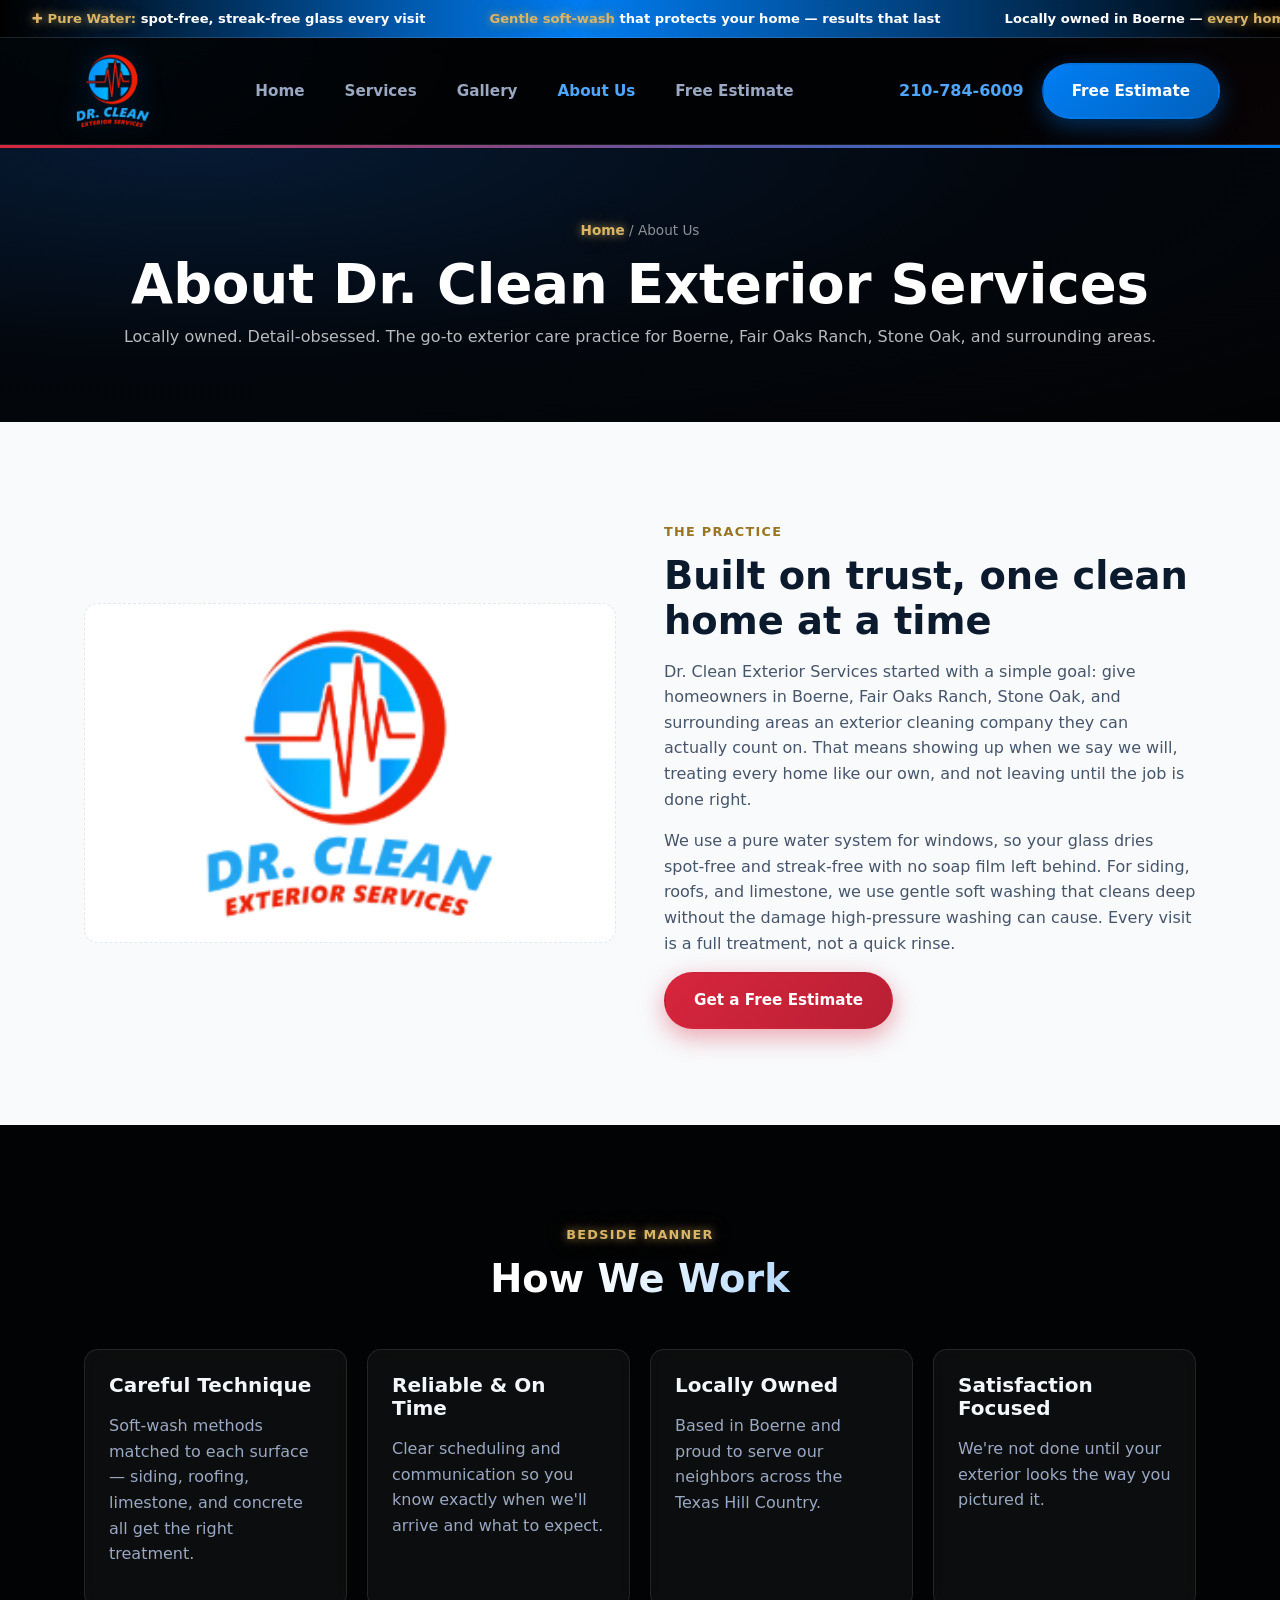
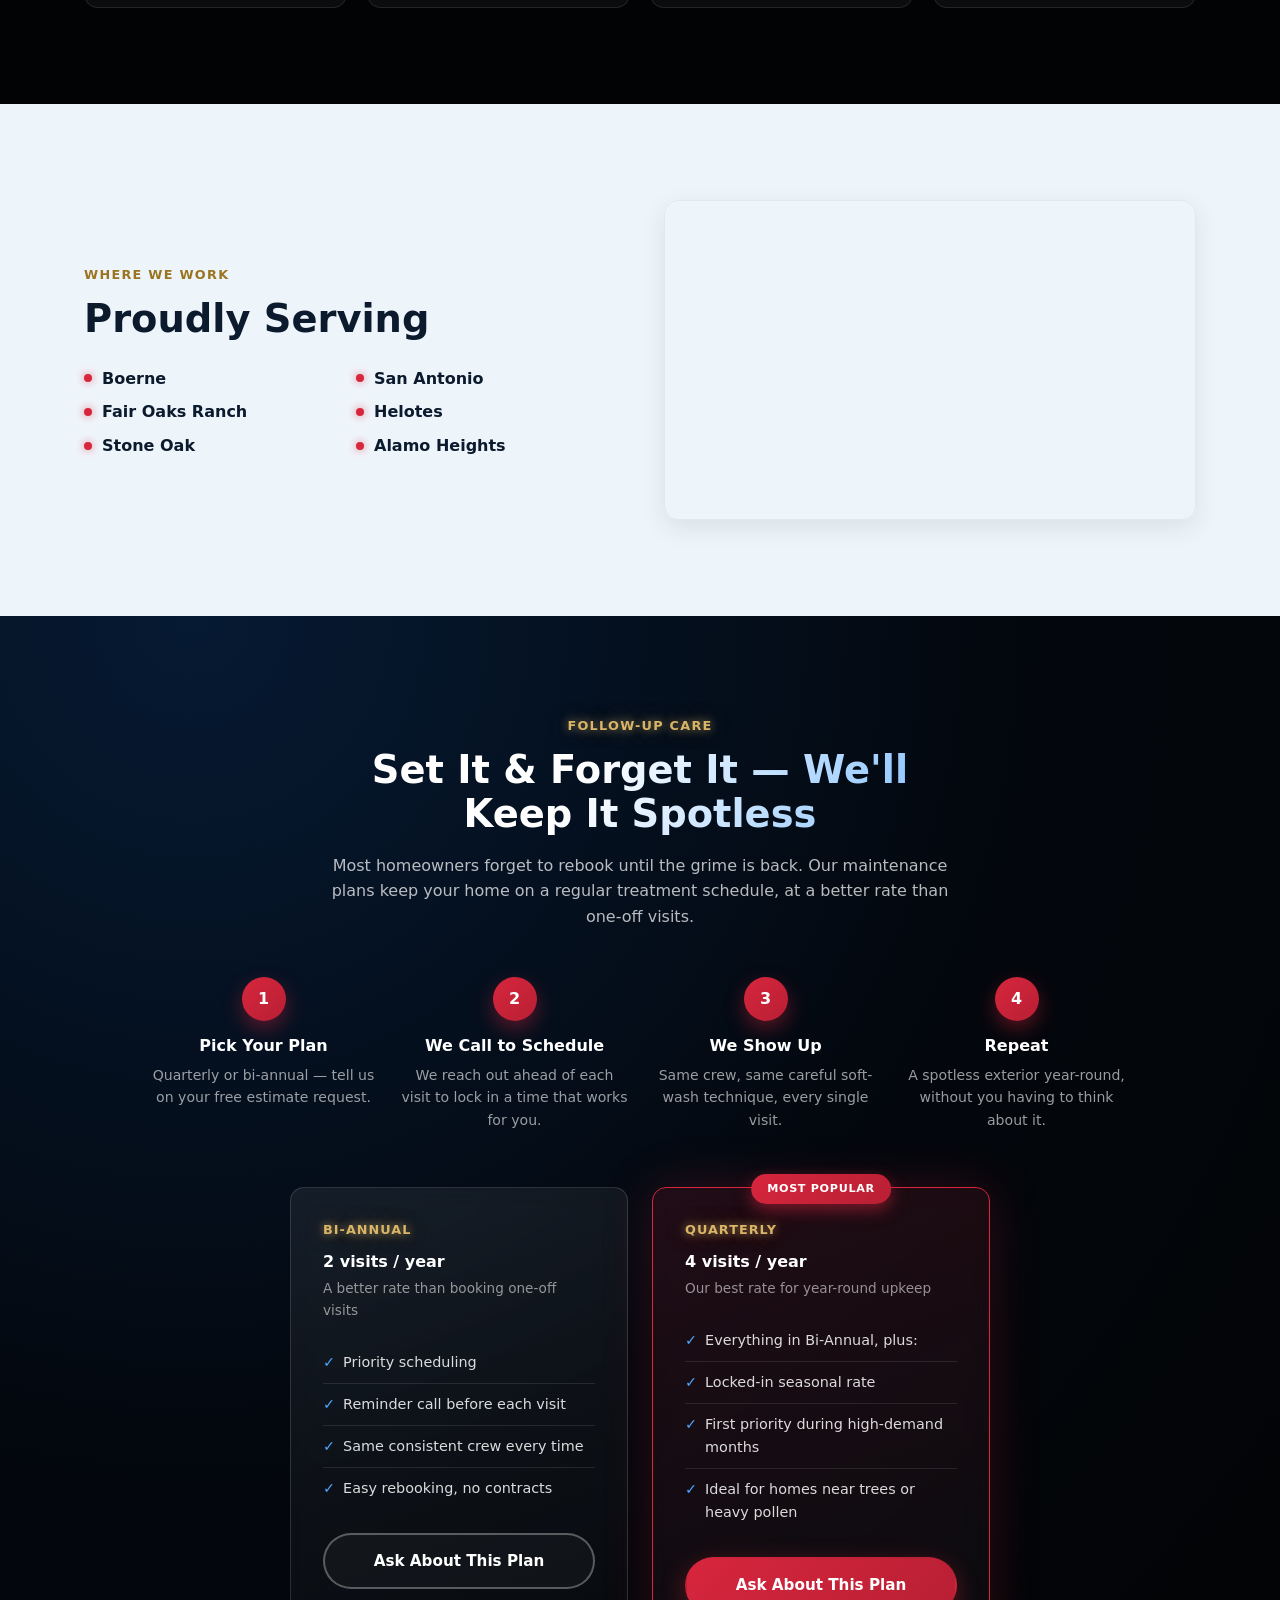
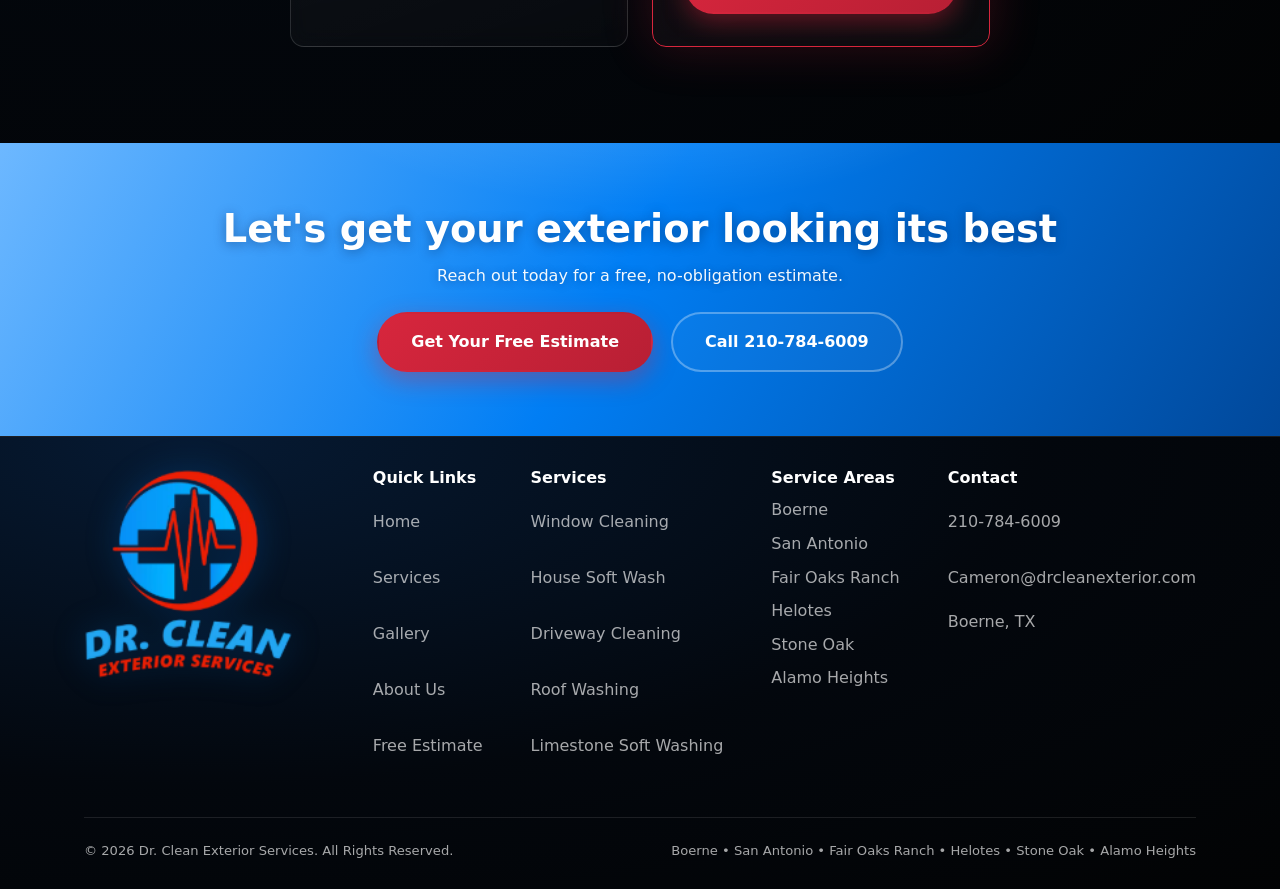
==== commit 7e0ec0cd: "Image quality: re-export all WebP at q90 from originals, native-detail portrait hero crops for phone" ====
--- a/about.html
+++ b/about.html
@@ -19,7 +19,7 @@
 <meta name="twitter:image" content="https://www.drcleanexterior.com/images/logo-full.png">
 <link rel="icon" type="image/png" sizes="32x32" href="images/favicon-32.png">
 <link rel="apple-touch-icon" sizes="180x180" href="images/favicon-180.png">
-<link rel="stylesheet" href="css/style.min.css?v=8">
+<link rel="stylesheet" href="css/style.min.css?v=9">
 <script type="application/ld+json">
 {
   "@context": "https://schema.org",
@@ -280,7 +280,7 @@
   </div>
 </footer>
 
-<script defer src="js/script.min.js?v=4"></script>
+<script defer src="js/script.min.js?v=5"></script>
 <script>window.va = window.va || function () { (window.vaq = window.vaq || []).push(arguments); };</script>
 <script defer src="/_vercel/insights/script.js"></script>
 </body>
--- a/css/style.min.css
+++ b/css/style.min.css
@@ -1 +1 @@
-@font-face{font-family:"Playfair Display";font-style:normal;font-weight:700;font-display:swap;src:url("../fonts/playfair-display-700.woff2")format("woff2")}@font-face{font-family:"Montserrat";font-style:normal;font-weight:800;font-display:swap;src:url("../fonts/montserrat-800.woff2")format("woff2")}:root{--navy:#03070d;--blue:#017ef4;--blue-light:#4fa6ff;--red:#d7263d;--red-dark:#b81f34;--gold:#d9b567;--ink:#f3f6fb;--muted:#9aa8c2;--bg:#020304;--bg-alt:#000000;--card:rgba(255,255,255,0.045);--card-hover:rgba(255,255,255,0.07);--border:rgba(255,255,255,0.1);--radius:14px;--shadow:0 20px 60px rgba(0,0,0,0.45);--shadow-lg:0 30px 90px rgba(0,0,0,0.55);--glow-blue:0 0 50px rgba(1,126,244,0.25);--glow-red:0 0 50px rgba(215,38,61,0.22);--glow-gold-text:0 0 10px rgba(217,181,103,0.7),0 0 22px rgba(217,181,103,0.35);--max-width:1160px}*{box-sizing:border-box}html{scroll-behavior:smooth;-webkit-text-size-adjust:100%;text-size-adjust:100%}body{margin:0;font-family:"Segoe UI","Inter",system-ui,-apple-system,Roboto,sans-serif;color:var(--ink);background:var(--bg);line-height:1.6;position:relative}body::before{content:"";position:fixed;inset:0;z-index:-1;background:radial-gradient(650px 550px at 8% -5%,rgba(1,126,244,0.18),transparent 60%),radial-gradient(550px 500px at 100% 15%,rgba(215,38,61,0.14),transparent 60%),radial-gradient(600px 550px at 0% 55%,rgba(217,181,103,0.06),transparent 60%),radial-gradient(750px 650px at 100% 85%,rgba(1,126,244,0.13),transparent 60%),radial-gradient(700px 600px at 50% 115%,rgba(215,38,61,0.1),transparent 60%);pointer-events:none}img{max-width:100%;display:block}a{color:inherit;text-decoration:none}::selection{background:var(--blue);color:#fff}.container{max-width:var(--max-width);margin:0 auto;padding:0 24px}h1,h2,h3,h4{font-family:"Segoe UI Semibold","Inter",system-ui,sans-serif;line-height:1.15;margin:0 0 16px;color:var(--ink)}h1{font-size:clamp(2.2rem,4.5vw,3.4rem);background:linear-gradient(120deg,#ffffff 30%,var(--blue-light) 100%);-webkit-background-clip:text;background-clip:text;-webkit-text-fill-color:transparent}h2{font-size:clamp(1.7rem,3vw,2.4rem)}h3{font-size:1.25rem}.as-h3{font-size:1.25rem}p{color:var(--muted);margin:0 0 16px}.eyebrow{display:inline-block;color:var(--gold);text-shadow:var(--glow-gold-text);font-weight:700;letter-spacing:0.1em;text-transform:uppercase;font-size:0.8rem;margin-bottom:12px}.section{padding:96px 0;position:relative}.section-alt{background:linear-gradient(180deg,rgba(255,255,255,0.025),rgba(255,255,255,0.02));box-shadow:inset 0 1px 0 rgba(255,255,255,0.04),inset 0 -1px 0 rgba(255,255,255,0.04)}.section-head{max-width:640px;margin:0 auto 48px;text-align:center}.section-head h2{background:linear-gradient(120deg,#ffffff 40%,var(--blue-light) 120%);-webkit-background-clip:text;background-clip:text;-webkit-text-fill-color:transparent}.section-head p{margin:0;color:var(--muted)}.btn{display:inline-flex;align-items:center;justify-content:center;gap:8px;padding:14px 28px;border-radius:999px;font-weight:700;font-size:0.95rem;border:2px solid transparent;cursor:pointer;transition:transform 0.15s ease,box-shadow 0.15s ease,background 0.15s ease}.btn-primary{background:linear-gradient(135deg,var(--red) 0%,var(--red-dark) 100%);color:#fff;box-shadow:0 8px 24px rgba(215,38,61,0.4)}.btn-primary:hover{transform:translateY(-2px);box-shadow:0 14px 36px rgba(215,38,61,0.5)}.btn-outline{background:rgba(255,255,255,0.03);border-color:rgba(255,255,255,0.3);color:#fff}.btn-outline:hover{background:rgba(255,255,255,0.1);border-color:rgba(255,255,255,0.5)}.btn-secondary{background:linear-gradient(135deg,var(--blue) 0%,#0161bd 100%);color:#fff;box-shadow:0 8px 24px rgba(1,126,244,0.35)}.btn-secondary:hover{transform:translateY(-2px);box-shadow:0 14px 36px rgba(1,126,244,0.45)}.site-header{position:sticky;top:0;z-index:50;background:rgba(2,3,4,0.75);backdrop-filter:blur(14px);-webkit-backdrop-filter:blur(14px);border-bottom:1px solid var(--border)}.nav{display:flex;align-items:center;justify-content:space-between;padding:16px 0}.brand{display:flex;align-items:center;gap:10px;font-weight:800;font-size:1.15rem;color:var(--ink)}.nav .brand{margin-left:16px}.nav-logo{height:74px;width:auto;display:block;filter:drop-shadow(0 0 12px rgba(1,126,244,0.25))}.nav-links{display:flex;align-items:center;gap:32px;list-style:none;margin:0;padding:0}.nav-links a{font-weight:600;color:var(--muted);font-size:0.95rem;transition:color 0.15s ease}.nav-links a:hover{color:#fff}.nav-links a.active{color:var(--blue-light)}.nav-cta{display:flex;align-items:center;gap:18px}.nav-phone{font-weight:700;color:var(--blue-light);white-space:nowrap}.nav-toggle{display:none;background:none;border:none;font-size:1.6rem;cursor:pointer;color:var(--ink)}.medical-stripe{height:3px;position:relative;overflow:hidden}.medical-stripe::before{content:"";position:absolute;top:0;left:0;height:100%;width:900%;background:linear-gradient(90deg,var(--red),var(--blue),var(--gold),var(--red)) 0 0 / 33.3333% 100% repeat-x;animation:shimmer 8s linear infinite;will-change:transform}@keyframes shimmer{to{transform:translateX(-66.6667%)}}.hero{background:radial-gradient(120% 140% at 15% 0%,#061a33 0%,var(--navy) 55%,var(--bg) 100%);color:#fff;padding:110px 0 120px;position:relative;overflow:hidden;min-height:max(520px,calc(100vh - var(--chrome,150px)));min-height:max(520px,calc(100svh - var(--chrome,150px)));display:flex;align-items:center}.hero>.container,.hero .hero-grid{width:100%}.hero::after{content:"";position:absolute;right:-120px;top:-80px;width:480px;height:480px;background:radial-gradient(circle,rgba(1,126,244,0.35),transparent 70%)}.hero::before{content:"";position:absolute;left:-100px;bottom:-140px;width:420px;height:420px;background:radial-gradient(circle,rgba(215,38,61,0.22),transparent 70%);z-index:0}.hero-grid{display:grid;grid-template-columns:1.1fr 0.9fr;gap:48px;align-items:center;position:relative;z-index:1}.hero-badge{display:inline-flex;align-items:center;gap:8px;background:rgba(255,255,255,0.08);border:1px solid rgba(255,255,255,0.18);padding:8px 16px;border-radius:999px;font-size:0.8rem;font-weight:700;letter-spacing:0.04em;text-transform:uppercase;color:var(--gold);text-shadow:var(--glow-gold-text);margin-bottom:20px}.hero h1{color:#fff;-webkit-text-fill-color:initial;background:none}.hero p.lead{color:rgba(255,255,255,0.78);font-size:1.1rem;max-width:520px}.hero-actions{display:flex;gap:16px;flex-wrap:wrap;margin-top:28px}.hero-stats{display:flex;gap:32px;margin-top:48px;flex-wrap:wrap}.hero-stat strong{display:block;font-size:1.6rem;color:var(--gold);text-shadow:0 0 6px rgba(217,181,103,0.35)}.hero-stat span{font-size:0.85rem;color:rgba(217,181,103,0.75)}.services-grid{display:grid;grid-template-columns:repeat(auto-fit,minmax(240px,1fr));gap:24px}.service-card{background:var(--card);border:1px solid var(--border);border-radius:var(--radius);padding:28px;overflow:hidden;backdrop-filter:blur(10px);-webkit-backdrop-filter:blur(10px);transition:transform 0.2s ease,box-shadow 0.2s ease,border-color 0.2s ease,background 0.2s ease}.service-card:hover{transform:translateY(-6px);box-shadow:var(--shadow),var(--glow-blue);border-color:rgba(1,126,244,0.35);background:var(--card-hover)}.service-photo{aspect-ratio:1;margin:-28px -28px 20px -28px;position:relative}.service-photo::after{content:"";position:absolute;inset:0;background:linear-gradient(180deg,transparent 60%,rgba(6,11,20,0.5))}.service-photo img{width:100%;height:100%;object-fit:cover;display:block}.service-icon{width:52px;height:52px;border-radius:12px;background:linear-gradient(135deg,var(--blue),var(--red));display:flex;align-items:center;justify-content:center;margin-bottom:18px;color:#fff;box-shadow:0 10px 26px rgba(1,126,244,0.35)}.service-icon svg{width:26px;height:26px}.service-card p{margin-bottom:12px}.service-card a.learn-more{color:var(--blue-light);font-weight:700;font-size:0.9rem}.reasons-grid{display:grid;grid-template-columns:repeat(auto-fit,minmax(240px,1fr));gap:24px}.reason-card{text-align:center;padding:32px 24px;border-radius:var(--radius);background:var(--card);border:1px solid var(--border);backdrop-filter:blur(10px);-webkit-backdrop-filter:blur(10px);transition:transform 0.2s ease,box-shadow 0.2s ease}.reason-card:hover{transform:translateY(-4px);box-shadow:var(--shadow)}.reason-num{width:44px;height:44px;margin:0 auto 16px;border-radius:50%;background:rgba(1,126,244,0.14);border:1px solid rgba(1,126,244,0.35);color:var(--blue-light);font-weight:800;display:flex;align-items:center;justify-content:center}.area-wrap{display:grid;grid-template-columns:1fr 1fr;gap:48px;align-items:center}.area-list{list-style:none;padding:0;margin:24px 0 0;display:grid;grid-template-columns:repeat(2,1fr);gap:12px}.area-list li{display:flex;align-items:center;gap:10px;font-weight:600;color:var(--ink)}.area-list li::before{content:"";width:8px;height:8px;border-radius:50%;background:var(--red);box-shadow:0 0 8px rgba(215,38,61,0.6);flex-shrink:0}.area-map-placeholder{background:var(--card);border:1px dashed var(--border);border-radius:var(--radius);height:320px;display:flex;align-items:center;justify-content:center;color:var(--muted);font-weight:600;text-align:center;padding:24px}.map-embed{border-radius:var(--radius);overflow:hidden;height:320px;border:1px solid var(--border);box-shadow:var(--shadow)}.map-embed iframe{width:100%;height:100%;border:0;display:block;filter:invert(94%) hue-rotate(180deg) brightness(0.95) contrast(0.92)}.plans-section{background:radial-gradient(120% 140% at 15% 0%,#061a33 0%,var(--navy) 55%,var(--bg) 100%);color:#fff;padding:96px 0}.plans-section .section-head h2{background:linear-gradient(120deg,#ffffff 40%,var(--blue-light) 120%);-webkit-background-clip:text;background-clip:text;-webkit-text-fill-color:transparent}.plans-section .section-head p{color:rgba(255,255,255,0.72)}.plan-steps{display:grid;grid-template-columns:repeat(4,1fr);gap:24px;margin:0 auto 56px;max-width:980px}.plan-steps-3{grid-template-columns:repeat(3,1fr);max-width:760px}.plan-step{text-align:center}.plan-step-num{width:44px;height:44px;border-radius:50%;background:linear-gradient(135deg,var(--red),var(--red-dark));color:#fff;font-weight:800;display:flex;align-items:center;justify-content:center;margin:0 auto 16px;box-shadow:0 8px 20px rgba(215,38,61,0.4)}.plan-step h3{color:#fff;margin-bottom:8px;font-size:1rem}.plan-step p{color:rgba(255,255,255,0.6);font-size:0.88rem;margin:0}.plan-cards{display:grid;grid-template-columns:repeat(auto-fit,minmax(260px,1fr));gap:24px;max-width:700px;margin:0 auto}.plan-card{background:linear-gradient(160deg,rgba(255,255,255,0.07),rgba(255,255,255,0.02));border:1px solid rgba(255,255,255,0.14);border-radius:var(--radius);padding:32px;position:relative;backdrop-filter:blur(10px);-webkit-backdrop-filter:blur(10px);transition:transform 0.2s ease,box-shadow 0.2s ease}.plan-card:hover{transform:translateY(-4px)}.plan-card.popular{border-color:var(--red);background:linear-gradient(160deg,rgba(215,38,61,0.14),rgba(255,255,255,0.03));box-shadow:var(--glow-red)}.plan-badge{position:absolute;top:-14px;left:50%;transform:translateX(-50%);background:linear-gradient(135deg,var(--red),var(--red-dark));color:#fff;font-size:0.7rem;font-weight:800;letter-spacing:0.06em;text-transform:uppercase;padding:6px 16px;border-radius:999px;white-space:nowrap;box-shadow:0 6px 16px rgba(215,38,61,0.5)}.plan-name{font-size:0.8rem;font-weight:800;letter-spacing:0.08em;text-transform:uppercase;color:var(--gold);text-shadow:var(--glow-gold-text);margin-bottom:8px}.plan-frequency{font-weight:700;color:#fff;margin-bottom:4px}.plan-tagline{color:rgba(255,255,255,0.55);font-size:0.85rem;margin-bottom:20px}.plan-features{list-style:none;padding:0;margin:0 0 24px}.plan-features li{padding:9px 0;border-bottom:1px solid rgba(255,255,255,0.1);color:rgba(255,255,255,0.85);font-size:0.9rem;display:flex;gap:8px;align-items:flex-start}.plan-features li:last-child{border-bottom:none}.plan-features li::before{content:"\2713";color:var(--blue-light);font-weight:800;flex-shrink:0}@media (max-width:720px){.plan-steps{grid-template-columns:repeat(2,1fr)}.plan-steps-3{grid-template-columns:1fr;max-width:320px}}.testimonial-grid{display:grid;grid-template-columns:repeat(3,1fr);gap:24px}@media (max-width:900px){.testimonial-grid{grid-template-columns:repeat(2,1fr)}}@media (max-width:600px){.testimonial-grid{grid-template-columns:1fr}}.testimonial-card{background:var(--card);border:1px solid var(--border);border-radius:var(--radius);padding:26px;backdrop-filter:blur(10px);-webkit-backdrop-filter:blur(10px);transition:opacity 0.35s ease,transform 0.2s ease,box-shadow 0.2s ease}.testimonial-card:hover{transform:translateY(-4px);box-shadow:var(--shadow)}.testimonial-card.fade{opacity:0}.stars{color:var(--gold);text-shadow:var(--glow-gold-text);letter-spacing:2px;margin-bottom:12px}.testimonial-name{font-weight:700;color:var(--blue-light);margin-top:12px}.testimonial-grid{grid-auto-rows:1fr}.testimonial-card{position:relative;display:flex;flex-direction:column}.testimonial-card p{flex:1 1 auto}.review-g{position:absolute;top:18px;right:18px;line-height:0}.review-g svg{width:20px;height:20px;display:block}.testimonial-footer{display:flex;align-items:center;gap:10px;margin-top:14px}.testimonial-footer .testimonial-name{margin-top:0}.reviews-more{text-align:center;margin-top:36px}.google-rating-badge{display:inline-flex;align-items:center;gap:8px;margin-top:16px;padding:10px 18px;border-radius:999px;background:var(--card);border:1px solid var(--border);font-weight:700;color:var(--ink);font-size:0.9rem;transition:transform 0.15s ease,box-shadow 0.15s ease}.google-rating-badge .stars{margin-bottom:0;font-size:0.85rem;letter-spacing:1px}.google-rating-badge:hover{transform:translateY(-2px);box-shadow:var(--glow-blue)}.cta-band{background:linear-gradient(120deg,#6db8ff 0%,#017ef4 48%,#01489a 100%);color:#fff;padding:64px 0;text-align:center;position:relative;overflow:hidden}.cta-band::after{content:"";position:absolute;inset:0;background:radial-gradient(600px 300px at 50% -50%,rgba(255,255,255,0.25),transparent 70%)}.cta-band .container{position:relative;z-index:1}.cta-band h2{color:#fff;margin-bottom:12px;-webkit-text-fill-color:#fff;background:none;text-shadow:0 2px 12px rgba(0,24,70,0.4)}.cta-band p{color:rgba(255,255,255,0.95);text-shadow:0 1px 8px rgba(0,24,70,0.35)}.contact-wrap{display:grid;grid-template-columns:0.9fr 1.1fr;gap:48px;align-items:flex-start}.contact-info-card{background:radial-gradient(120% 140% at 15% 0%,#061a33 0%,var(--navy) 55%,var(--bg) 100%);color:#fff;border-radius:var(--radius);padding:32px;border:1px solid rgba(255,255,255,0.1);box-shadow:var(--shadow)}.contact-info-card h3,.contact-info-card h2{color:#fff}.contact-info-card p{color:rgba(255,255,255,0.7)}.contact-info-row{display:flex;gap:14px;align-items:flex-start;margin-bottom:20px}.contact-info-row .icon{width:36px;height:36px;border-radius:8px;background:rgba(255,255,255,0.1);border:1px solid rgba(255,255,255,0.15);display:flex;align-items:center;justify-content:center;flex-shrink:0}.contact-info-row a,.contact-info-row span{color:#fff;font-weight:600}.form-card{background:var(--card);border:1px solid var(--border);border-radius:var(--radius);padding:32px;backdrop-filter:blur(10px);-webkit-backdrop-filter:blur(10px);box-shadow:var(--shadow)}.form-row{display:grid;grid-template-columns:1fr 1fr;gap:16px}.field{margin-bottom:18px}.field label{display:block;font-weight:700;font-size:0.85rem;color:var(--ink);margin-bottom:6px}.field input,.field select,.field textarea{width:100%;padding:12px 14px;border-radius:8px;border:1px solid var(--border);font-family:inherit;font-size:0.95rem;background:rgba(255,255,255,0.04);color:var(--ink)}.field select option{background:var(--bg-alt);color:var(--ink)}.field input::placeholder,.field textarea::placeholder{color:rgba(154,168,194,0.6)}.field input:focus,.field select:focus,.field textarea:focus{outline:2px solid var(--blue-light);outline-offset:1px;background:rgba(255,255,255,0.07)}.field-checkbox{display:flex;align-items:flex-start;gap:10px;font-size:0.88rem;color:var(--muted)}.field-checkbox input{width:auto;margin-top:3px}.form-note{font-size:0.78rem;color:var(--muted);margin-top:12px}.form-success{display:none;background:rgba(34,197,94,0.12);border:1px solid rgba(34,197,94,0.4);color:#86efac;padding:14px 16px;border-radius:8px;font-weight:600;margin-bottom:18px}.gallery-grid{display:grid;grid-template-columns:repeat(auto-fill,minmax(320px,1fr));gap:28px}.case-file{background:var(--card);border:1px solid var(--border);border-radius:var(--radius);overflow:hidden;backdrop-filter:blur(10px);-webkit-backdrop-filter:blur(10px);box-shadow:var(--shadow);transition:transform 0.2s ease,box-shadow 0.2s ease}.case-file:hover{transform:translateY(-4px);box-shadow:var(--shadow-lg),var(--glow-blue)}.case-file-header{background:linear-gradient(120deg,var(--navy),#0c3f75);color:#fff;padding:12px 18px;display:flex;align-items:center;justify-content:space-between;font-size:0.75rem;font-weight:800;letter-spacing:0.06em;text-transform:uppercase}.case-file-header .case-cross{color:var(--red);margin-right:6px}.case-file-photos{display:grid;grid-template-columns:1fr 1fr;position:relative}.case-file-photos:not(.single)::after{content:"";position:absolute;top:0;bottom:0;left:50%;width:2px;background:repeating-linear-gradient(180deg,var(--red) 0 8px,transparent 8px 16px);transform:translateX(-1px)}.case-file-photos.single{display:block}.case-file-photos.single img{width:100%;height:auto;display:block}.case-file-photo{aspect-ratio:4 / 3;background:var(--bg-alt);display:flex;align-items:center;justify-content:center;color:var(--muted);font-weight:700;font-size:0.72rem;letter-spacing:0.06em;text-transform:uppercase;text-align:center;padding:12px;position:relative}.case-file-photo img{width:100%;height:100%;object-fit:cover}.case-file-photo .tag{position:absolute;top:8px;left:8px;background:var(--navy);color:#fff;font-size:0.62rem;font-weight:800;letter-spacing:0.06em;padding:3px 8px;border-radius:999px}.case-file-photo.after .tag{background:var(--red)}.case-file-body{padding:18px 20px 20px}.case-file-row{display:flex;gap:8px;margin-bottom:8px;font-size:0.88rem}.case-file-row:last-child{margin-bottom:0}.case-file-label{font-weight:800;color:var(--blue-light);min-width:84px;flex-shrink:0}.case-file-value{color:var(--ink)}.gallery-item{border-radius:var(--radius);overflow:hidden;border:1px dashed var(--border);background:var(--card);aspect-ratio:4 / 3;display:flex;align-items:center;justify-content:center;color:var(--muted);font-weight:600;text-align:center;padding:16px}.gallery-item img{width:100%;height:100%;object-fit:cover}.page-hero{background:radial-gradient(120% 140% at 15% 0%,#061a33 0%,var(--navy) 55%,var(--bg) 100%);color:#fff;padding:72px 0;text-align:center}.page-hero h1{color:#fff;margin-bottom:8px;-webkit-text-fill-color:initial;background:none}.page-hero p{color:rgba(255,255,255,0.72);margin:0}.breadcrumb{font-size:0.85rem;color:rgba(255,255,255,0.55);margin-bottom:12px}.breadcrumb a{color:var(--gold);text-shadow:var(--glow-gold-text);font-weight:700}.values-grid{display:grid;grid-template-columns:repeat(auto-fit,minmax(220px,1fr));gap:20px}.value-card{background:var(--card);border:1px solid var(--border);border-radius:var(--radius);padding:24px;backdrop-filter:blur(10px);-webkit-backdrop-filter:blur(10px);transition:transform 0.2s ease,box-shadow 0.2s ease}.value-card:hover{transform:translateY(-4px);box-shadow:var(--shadow)}.site-footer{background:radial-gradient(120% 140% at 15% 0%,#061a33 0%,var(--navy) 55%,var(--bg) 100%);color:rgba(255,255,255,0.65);--footer-gap:32px;padding:var(--footer-gap) 0 28px;border-top:1px solid var(--border)}.footer-grid{display:grid;grid-template-columns:minmax(0,1fr) auto auto auto auto;gap:40px 48px;margin-bottom:40px}@media (min-width:901px) and (max-width:1180px){.footer-grid{grid-template-columns:repeat(4,auto);justify-content:space-between}.footer-brand{grid-column:1 / -1}}.footer-grid h3{color:#fff;font-size:1rem;margin-bottom:10px}.footer-grid ul{list-style:none;margin:0;padding:0}.footer-grid li{margin-bottom:5px}.footer-grid a:hover{color:#fff}.footer-brand .brand{color:#fff;margin-bottom:12px}.footer-brand p{display:none}.footer-brand{max-width:320px}.footer-logo{height:210px;width:auto;margin:0;display:block;filter:drop-shadow(0 0 16px rgba(1,126,244,0.25))}@media (max-width:1180px){.footer-logo{height:150px}}.footer-bottom{border-top:1px solid rgba(255,255,255,0.1);padding-top:22px;display:flex;justify-content:space-between;flex-wrap:wrap;gap:12px;font-size:0.82rem}@media (max-width:900px){.hero-grid{grid-template-columns:1fr}.area-wrap{grid-template-columns:1fr}.contact-wrap{grid-template-columns:1fr}.contact-wrap .quote-wizard{order:-1}.footer-grid{grid-template-columns:1fr 1fr;gap:40px;padding-right:0}}@media (max-width:720px){.nav-links,.nav-phone{display:none}.nav-toggle{display:block}.nav-links.open{display:flex;flex-direction:column;position:absolute;top:100%;left:0;right:0;background:rgba(2,3,4,0.98);backdrop-filter:blur(14px);padding:20px 24px;border-bottom:1px solid var(--border);gap:18px}.form-row{grid-template-columns:1fr}.area-list{grid-template-columns:1fr}.footer-grid{grid-template-columns:1fr}.section{padding:64px 0}}.exit-modal-overlay{position:fixed;inset:0;z-index:999;background:rgba(3,8,16,0.82);backdrop-filter:blur(6px);-webkit-backdrop-filter:blur(6px);display:flex;align-items:center;justify-content:center;padding:20px;opacity:0;visibility:hidden;transition:opacity 0.3s ease,visibility 0.3s ease}.exit-modal-overlay.active{opacity:1;visibility:visible}.exit-modal{position:relative;width:100%;max-width:440px;background:linear-gradient(160deg,var(--navy) 0%,var(--bg) 100%);border:1px solid var(--border);border-radius:20px;padding:40px 32px 32px;text-align:center;box-shadow:var(--shadow-lg),var(--glow-red);transform:scale(0.92) translateY(10px);transition:transform 0.3s ease}.exit-modal-overlay.active .exit-modal{transform:scale(1) translateY(0)}.exit-modal-close{position:absolute;top:14px;right:14px;width:32px;height:32px;border-radius:50%;background:rgba(255,255,255,0.06);border:1px solid var(--border);color:var(--muted);font-size:1.1rem;line-height:1;cursor:pointer;display:flex;align-items:center;justify-content:center;transition:background 0.2s ease,color 0.2s ease}.exit-modal-close:hover{background:rgba(255,255,255,0.14);color:#fff}.exit-modal-logo{height:92px;width:auto;margin:0 auto 18px;display:block;filter:drop-shadow(0 0 12px rgba(1,126,244,0.25))}.exit-modal-eyebrow{display:inline-block;font-size:0.72rem;font-weight:700;letter-spacing:0.08em;text-transform:uppercase;color:var(--gold);margin-bottom:10px}.exit-modal h3{margin:0 0 12px;font-size:1.5rem;color:#fff}.exit-modal p{margin:0 0 26px;color:var(--muted);font-size:0.95rem}.exit-modal-cta{width:100%}.exit-modal-dismiss{display:block;margin:16px auto 0;background:none;border:none;color:var(--muted);font-size:0.82rem;text-decoration:underline;cursor:pointer}.exit-modal-dismiss:hover{color:#fff}@media (max-width:480px){.exit-modal{padding:32px 22px 26px}}.reveal{opacity:0;transform:translateY(32px);transition:opacity 1.1s cubic-bezier(0.16,1,0.3,1),transform 1.1s cubic-bezier(0.16,1,0.3,1)}.reveal.in-view{opacity:1;transform:translateY(0)}@media (prefers-reduced-motion:reduce){.reveal{opacity:1;transform:none;transition:none}}.promo-bar{background:linear-gradient(90deg,#0b2a4d,var(--navy),#0b2a4d);border-bottom:1px solid rgba(217,181,103,0.35);overflow:hidden;white-space:nowrap;font-size:0.82rem;font-weight:600;color:#fff;padding:8px 0}.promo-track,.trust-track{display:inline-flex;animation:marquee-scroll 45s linear infinite}.promo-track{animation-duration:85s}.promo-bar:hover .promo-track,.trust-strip:hover .trust-track{animation-play-state:paused}.promo-track span{padding:0 32px}.promo-track b{color:var(--gold);text-shadow:var(--glow-gold-text);font-size:inherit;font-weight:700}@keyframes marquee-scroll{to{transform:translateX(-50%)}}.trust-strip{overflow:hidden;white-space:nowrap;padding:16px 0;border-bottom:1px solid var(--border);background:rgba(255,255,255,0.025)}.trust-track{animation-duration:60s}.trust-track span{padding:0 34px;color:var(--muted);font-size:0.9rem;font-weight:600}.trust-track span::before{content:"\271A";color:var(--red);margin-right:14px}.trust-track b{color:var(--gold);letter-spacing:2px;margin-right:6px}.mobile-cta{display:none}.calltext-pop{position:absolute;z-index:70;display:flex;flex-direction:column;gap:8px}.calltext-pop[hidden]{display:none}.calltext-pop .btn{flex:none;width:100%;justify-content:center;padding:14px 10px;white-space:nowrap;background:rgba(2,3,4,0.4);-webkit-backdrop-filter:blur(8px);backdrop-filter:blur(8px)}@media (max-width:720px){.mobile-cta{display:flex;gap:10px;position:fixed;left:0;right:0;bottom:0;z-index:60;padding:10px 12px calc(10px + env(safe-area-inset-bottom));background:rgba(2,3,4,0.92);backdrop-filter:blur(14px);-webkit-backdrop-filter:blur(14px);border-top:1px solid var(--border)}.mobile-cta .btn{flex:1;padding:12px 10px;white-space:nowrap}.mobile-cta .mobile-cta-contact{flex:1.45}.mobile-cta-menu{position:absolute;left:12px;right:12px;bottom:calc(100% + 10px);display:flex;flex-direction:column;gap:8px;padding:10px;background:rgba(8,14,24,0.97);border:1px solid var(--border);border-radius:16px;box-shadow:0 -10px 30px rgba(0,0,0,0.5)}.mobile-cta-menu[hidden]{display:none}.mobile-cta-menu .btn{flex:none;width:100%;justify-content:center;padding:14px 10px;white-space:nowrap}.mobile-cta{transform:translateY(110%);visibility:hidden;transition:transform 0.3s ease,visibility 0s linear 0.3s}.mobile-cta.show{transform:none;visibility:visible;transition:transform 0.3s ease,visibility 0s}body.has-mobile-cta{padding-bottom:72px}}@media (prefers-reduced-motion:reduce){.promo-track,.trust-track{animation:none}.promo-bar,.trust-strip{overflow-x:auto}}.hero-slides{position:absolute;inset:0;z-index:0;overflow:hidden}.hero-slides::after{content:"";position:absolute;inset:0;background:linear-gradient(90deg,rgba(2,3,4,0.86) 0%,rgba(2,3,4,0.6) 34%,rgba(2,3,4,0.14) 66%,rgba(2,3,4,0.04) 100%),linear-gradient(180deg,rgba(2,3,4,0.08) 0%,rgba(2,3,4,0.5) 100%)}.hero-slide{position:absolute;inset:0;background-size:cover;background-position:center 60%;opacity:0;transform:scale(1.08);transition:opacity 1.8s ease,transform 8s ease-out}.hero-slide.active{opacity:1;transform:scale(1)}.hero-dots{position:absolute;left:0;right:0;bottom:22px;z-index:2;display:flex;justify-content:center;gap:8px}.hero-dots button{width:8px;height:8px;padding:0;border-radius:999px;border:0;background:rgba(255,255,255,0.35);cursor:pointer;transition:width 0.3s ease,background 0.3s ease}.hero-dots button.active{width:26px;background:var(--blue-light)}@media (prefers-reduced-motion:reduce){.hero-slide{transition:opacity 0.4s ease;transform:none}}.diff-wrap{display:grid;grid-template-columns:0.85fr 1fr;gap:56px;align-items:center}.diff-photo{width:100%;height:auto;border-radius:var(--radius);border:1px solid var(--border);box-shadow:var(--shadow-lg),var(--glow-blue)}.diff-list{list-style:none;margin:28px 0 0;padding:0;display:grid;gap:22px}.diff-list li{display:flex;gap:16px;align-items:flex-start}.diff-list .reason-num{margin:2px 0 0;flex-shrink:0}.diff-list h3{margin:0 0 4px;font-size:1.1rem}.diff-list p{margin:0}@media (max-width:900px){.diff-wrap{grid-template-columns:1fr;gap:32px}}.qw-progress{display:flex;justify-content:center;gap:8px;margin:4px 0 6px}.qw-dot{width:8px;height:8px;border-radius:50%;background:rgba(255,255,255,0.2);transition:background 0.2s ease,width 0.2s ease}.qw-dot.active{background:var(--blue-light);width:22px;border-radius:999px}.qw-step-label{text-align:center;font-size:0.9rem;margin-bottom:20px}.qw-step{border:0;margin:0;padding:0;min-width:0}.js-wizard .qw-step{display:none}.js-wizard .qw-step.active{display:block;animation:qw-in 0.25s ease}@keyframes qw-in{from{opacity:0;transform:translateY(6px)}to{opacity:1;transform:none}}.qw-legend,.qw-panel-title{display:block;font-weight:700;font-size:0.78rem;letter-spacing:0.08em;text-transform:uppercase;color:var(--muted);margin-bottom:10px;padding:0}.qw-chips{display:flex;flex-wrap:wrap;gap:8px;margin-bottom:18px}.qw-chip{position:relative;cursor:pointer}.qw-chip input{position:absolute;opacity:0;width:1px;height:1px}.qw-chip span{display:inline-block;padding:7px 12px;border-radius:8px;border:1px solid var(--border);background:rgba(255,255,255,0.04);font-size:0.85rem;font-weight:600;color:var(--ink);transition:background 0.15s ease,border-color 0.15s ease,box-shadow 0.15s ease}.qw-chip-lg span{padding:11px 16px;font-size:0.95rem}.qw-chip:hover span{background:var(--card-hover);border-color:rgba(255,255,255,0.25)}.qw-chip input:checked + span{background:rgba(1,126,244,0.18);border-color:var(--blue-light);box-shadow:0 0 0 1px var(--blue-light) inset}.qw-chip input:focus-visible + span{outline:2px solid var(--blue-light);outline-offset:2px}.qw-panel{background:rgba(255,255,255,0.03);border:1px solid var(--border);border-radius:10px;padding:12px 12px 2px;margin:-6px 0 18px}.qw-panel .qw-chips{margin-bottom:10px}.qw-optional{position:relative;margin:8px 0 20px;padding:18px 16px 4px;border:1px dashed rgba(255,255,255,0.18);border-radius:12px;background:rgba(255,255,255,0.02)}.qw-optional-head{display:flex;align-items:center;gap:10px;margin-bottom:4px}.qw-optional-badge{font-size:0.68rem;font-weight:800;letter-spacing:0.1em;text-transform:uppercase;color:var(--gold);border:1px solid rgba(217,181,103,0.45);background:rgba(217,181,103,0.08);padding:3px 8px;border-radius:999px}.qw-optional-title{font-weight:700;color:var(--ink);font-size:0.98rem}.qw-optional-sub{font-size:0.85rem;margin:0 0 16px}.qw-optional .field label{font-weight:600;color:rgba(243,246,251,0.85)}.form-row.qw-row-3{grid-template-columns:1.3fr 1fr 0.8fr}.qw-actions{display:grid;grid-template-columns:auto 1fr;gap:12px;margin-top:12px}.qw-submit[disabled]{opacity:0.65;cursor:wait;transform:none}.qw-error{background:rgba(215,38,61,0.12);border:1px solid rgba(215,38,61,0.45);color:#fda4af;padding:10px 14px;border-radius:8px;font-size:0.88rem;font-weight:600;margin:0 0 14px}.field .qw-invalid{border-color:var(--red)}.qw-hp{position:absolute !important;left:-9999px !important;width:1px;height:1px;opacity:0}@media (max-width:560px){.form-row.qw-row-3{grid-template-columns:1fr 1fr}.qw-row-3 .field:first-child{grid-column:1 / -1}.qw-optional{padding:16px 12px 2px}}.photo-grid{display:grid;grid-template-columns:repeat(auto-fill,minmax(240px,1fr));gap:16px}.photo-tile{display:block;aspect-ratio:1;overflow:hidden;border-radius:var(--radius);border:1px solid var(--border);background:var(--card);box-shadow:var(--shadow);cursor:zoom-in;transition:transform 0.2s ease,box-shadow 0.2s ease,border-color 0.2s ease}.photo-tile:hover{transform:translateY(-4px);box-shadow:var(--shadow),var(--glow-blue);border-color:rgba(1,126,244,0.4)}.photo-tile img{width:100%;height:100%;object-fit:cover;transition:transform 0.4s ease}.photo-tile:hover img{transform:scale(1.04)}.lightbox{position:fixed;inset:0;z-index:1000;background:rgba(3,8,16,0.92);display:flex;align-items:center;justify-content:center;padding:24px;opacity:0;visibility:hidden;transition:opacity 0.25s ease,visibility 0.25s ease;cursor:zoom-out}.lightbox.open{opacity:1;visibility:visible}.lightbox img{max-width:100%;max-height:100%;border-radius:var(--radius);box-shadow:var(--shadow-lg)}.lightbox-close{position:absolute;top:16px;right:18px;width:40px;height:40px;border-radius:50%;border:1px solid var(--border);background:rgba(255,255,255,0.08);color:#fff;font-size:1.4rem;line-height:1;cursor:pointer}@media (max-width:600px){.photo-grid{grid-template-columns:repeat(2,1fr);gap:10px}}#hero-first img{position:absolute;inset:0;width:100%;height:100%;max-width:none;object-fit:cover}@media (max-width:720px){.breadcrumb a{display:inline-block;padding:10px 6px}:root{--chrome:90px}}@media (max-width:720px){.container{padding-left:14px;padding-right:14px}.promo-bar{font-size:0.7rem;padding:5px 0}.nav{padding:6px 0}.nav-logo{height:52px}.nav .brand{margin-left:10px}.nav-cta{gap:6px}.nav-cta .btn{padding:8px 12px;font-size:0.74rem;min-height:38px}.nav-toggle{min-width:44px;min-height:44px;font-size:1.6rem}.nav-links.open{gap:2px;padding:10px 20px 14px}.nav-links.open a{display:block;padding:11px 0;font-size:1rem}h2{font-size:1.3rem;margin-bottom:8px}h3{font-size:0.85rem;margin-bottom:6px}.as-h3{font-size:0.85rem;margin-bottom:6px}p{font-size:0.8rem;margin-bottom:10px}.eyebrow{font-size:0.62rem;margin-bottom:6px}.btn{padding:9px 14px;font-size:0.74rem;min-height:38px}.hero{padding:26px 0 44px}.hero-grid{grid-template-columns:1.3fr 0.7fr;gap:10px;align-items:center}.hero h1{font-size:1.4rem;line-height:1.12;margin-bottom:8px}.hero p.lead{font-size:0.78rem;margin-bottom:8px}.hero-badge{font-size:0.58rem;padding:4px 8px;margin-bottom:10px;letter-spacing:0.02em}.hero-actions{flex-direction:column;gap:6px;margin-top:10px}.hero-actions .btn{width:100%;padding:8px 8px;font-size:0.7rem;min-height:36px}.hero-stats{gap:8px;margin-top:14px;flex-wrap:nowrap}.hero-stat strong{font-size:0.95rem}.hero-stat span{font-size:0.56rem;line-height:1.25;display:block}.hero-dots{bottom:14px}.section{padding:34px 0}.section-head{margin-bottom:20px}.section-head p{font-size:0.75rem}.cta-band{padding:26px 0}.cta-band h2{font-size:1.1rem;margin-bottom:6px}.cta-band p{font-size:0.72rem;margin-bottom:0}.cta-band .hero-actions{margin-top:14px !important;gap:8px}.cta-band .hero-actions .btn{font-size:0.72rem;min-height:34px;padding:8px 10px}.page-hero{padding:30px 0}.page-hero h1{font-size:1.5rem}.breadcrumb a{display:inline-block;padding:8px 4px}.trust-track span{font-size:0.72rem;padding:0 22px}.services-grid{grid-template-columns:repeat(2,1fr);gap:10px}.service-card{padding:10px}.service-photo{margin:-10px -10px 10px -10px}.service-card h3{font-size:0.78rem}.service-card p{font-size:0.64rem;margin-bottom:6px}.learn-more{font-size:0.66rem;display:inline-block;padding:8px 0}.reasons-grid{grid-template-columns:repeat(3,1fr);gap:8px}.reason-card{padding:10px}.reason-card h3{font-size:0.7rem}.reason-card p{font-size:0.6rem;margin:0}.reason-num{width:26px;height:26px;font-size:0.72rem;margin-bottom:8px}.plan-steps{grid-template-columns:repeat(4,1fr);gap:6px;margin-bottom:28px}.plan-steps-3{grid-template-columns:repeat(3,1fr);max-width:none}.plan-step-num{width:28px;height:28px;font-size:0.78rem;margin-bottom:8px}.plan-step h3{font-size:0.66rem;margin-bottom:4px}.plan-step p{font-size:0.58rem}.plan-cards{grid-template-columns:repeat(2,1fr);gap:10px}.plan-card{padding:12px}.plan-card h3,.plan-name{font-size:0.8rem}.plan-card li{font-size:0.62rem}.plan-card p{font-size:0.64rem}.diff-wrap{grid-template-columns:0.85fr 1fr;gap:14px}.diff-list{gap:10px;margin-top:12px}.diff-list li{gap:8px}.diff-list h3{font-size:0.72rem;margin-bottom:2px}.diff-list p{font-size:0.6rem}.diff-list .reason-num{width:22px;height:22px;font-size:0.6rem}.area-wrap{grid-template-columns:1fr;gap:16px}.area-list{grid-template-columns:repeat(2,1fr);gap:4px 12px;margin-top:14px}.area-list li{font-size:0.8rem;padding:6px 0;white-space:nowrap}.map-embed{height:210px;min-height:0;background:#1b2420 url('../images/map-preview.webp')center / cover no-repeat}.testimonial-grid{grid-template-columns:repeat(2,1fr);gap:8px}.testimonial-card{padding:10px}.testimonial-card p{font-size:0.62rem;margin-bottom:6px}.testimonial-name{font-size:0.62rem;margin-top:6px}.stars{font-size:0.7rem;margin-bottom:6px}.review-g{top:9px;right:9px}.review-g svg{width:14px;height:14px}.testimonial-footer{gap:6px;margin-top:8px}.testimonial-footer .testimonial-name{margin-top:0;line-height:1.25}.reviews-more{margin-top:18px}.values-grid{grid-template-columns:repeat(2,1fr);gap:10px}.value-card{padding:12px}.services-grid[style]{gap:14px !important}.services-grid[style] h2{font-size:1.05rem}.services-grid[style] p{font-size:0.7rem}.gallery-grid{grid-template-columns:repeat(2,1fr);gap:10px}.case-file-header{font-size:0.52rem;padding:8px 10px;gap:6px}.case-file-body{padding:10px}.case-file-row{font-size:0.6rem;gap:6px;margin-bottom:4px}.photo-grid{grid-template-columns:repeat(3,1fr);gap:6px}.lightbox-close{width:46px;height:46px}.contact-wrap{grid-template-columns:1fr;gap:20px}.form-card,.contact-info-card{padding:18px}.form-row{grid-template-columns:1fr 1fr;gap:10px}.field input,.field select,.field textarea{font-size:16px;padding:12px}.field-checkbox input{width:22px;height:22px;flex-shrink:0}.footer-grid{display:flex;flex-wrap:nowrap;justify-content:space-between;align-items:flex-start;gap:12px;padding-right:0;margin-bottom:18px}.footer-brand{display:contents}.footer-brand .footer-logo{flex:0 0 auto;width:auto}.footer-brand p{display:none}.footer-col-services,.footer-col-areas{display:none}.footer-grid>div{flex:0 0 auto;align-self:flex-start}.footer-grid>div:last-child{width:min-content}.footer-grid li{white-space:nowrap}.footer-grid li:has(a[href^="mailto"]){white-space:normal}.footer-grid h3{font-size:0.72rem;margin-bottom:3px}.footer-grid li{margin-bottom:0;font-size:0.64rem;line-height:1.25}.footer-grid a{display:inline-block;padding:3px 0}.footer-grid li:not(:has(a)){padding:3px 0}.site-footer{--footer-gap:22px}.footer-logo{height:100px;margin:0}.footer-bottom{flex-direction:column;align-items:center;text-align:center;font-size:0.62rem;gap:6px}.footer-bottom span:last-child{white-space:nowrap;font-size:min(0.62rem,calc((100vw - 28px) / 35.5))}.exit-modal-logo{height:72px}.exit-modal-close{width:40px;height:40px}.exit-modal-dismiss{padding:12px;font-size:0.9rem}}@media (max-width:380px){.hero h1{font-size:1.35rem}.nav-cta .btn{padding:8px 9px}}.hero-grid{grid-template-columns:1fr}.hero-grid>div{max-width:640px}@media (max-width:720px){.hero-grid{grid-template-columns:1fr}.hero-grid>div{max-width:none}.hero h1{font-size:1.7rem}.hero p.lead{font-size:0.9rem}.hero-actions{flex-direction:row}.hero-actions .btn{width:auto;flex:1;font-size:0.78rem}.hero-stat span{font-size:0.64rem}}.hero h1,.hero p.lead{text-shadow:0 2px 18px rgba(0,0,0,0.55)}.hero-stat strong,.hero-stat span{text-shadow:0 1px 10px rgba(0,0,0,0.6)}@media (max-width:720px){.hero-slides::after{background:linear-gradient(180deg,rgba(2,3,4,0.5) 0%,rgba(2,3,4,0.62) 55%,rgba(2,3,4,0.86) 100%)}}.hero h1{text-wrap:balance}.hero p.lead{font-weight:700}.hero h1{font-family:"Playfair Display",Georgia,"Times New Roman",serif;font-weight:700;letter-spacing:-0.02em;text-shadow:0 2px 12px rgba(0,0,0,0.5)}.hero h1 .hl{font-family:"Montserrat","Segoe UI",system-ui,sans-serif;font-weight:800;letter-spacing:-0.02em}@media (min-width:721px){.hero-grid>div{max-width:700px}.hero h1{font-size:clamp(2.6rem,4.1vw,3.7rem);line-height:1.1;margin-bottom:18px}.hero p.lead{font-size:clamp(1.05rem,1.35vw,1.25rem);line-height:1.55;max-width:660px}.hero-badge{font-size:0.85rem;padding:9px 18px;margin-bottom:22px}.hero-actions{gap:18px;margin-top:30px}.hero-actions .btn{font-size:1rem;padding:15px 32px}.hero-stats{gap:40px;margin-top:52px}.hero-stat strong{font-size:1.8rem}.hero-stat span{font-size:0.92rem}}@media (max-width:720px){.hero-slide{transform:none;transition:opacity 1.4s ease}}@media (max-width:720px){.hero{display:flex;align-items:center;padding:28px 0 52px}.hero .hero-grid{width:100%}.hero-slides::after{background:linear-gradient(180deg,rgba(2,3,4,0.4) 0%,rgba(2,3,4,0.5) 50%,rgba(2,3,4,0.78) 100%)}}.promo-bar{background:linear-gradient(90deg,#000 0%,#017ef4 45%,#000 100%);border-bottom-color:rgba(255,255,255,0.12)}.section-alt{background:var(--bg)}.trust-strip{background:#000}.hero h1 .hl{background:linear-gradient(100deg,#8cc8ff,#017ef4);-webkit-background-clip:text;background-clip:text;-webkit-text-fill-color:transparent;text-shadow:none;filter:drop-shadow(0 2px 12px rgba(0,0,0,0.5)) drop-shadow(0 0 16px rgba(1,126,244,0.4))}.lt{--ink:#0c1a2e;--muted:#475569;--card:#ffffff;--card-hover:#ffffff;--border:#e2e8f0;--shadow:0 8px 24px rgba(15,23,42,0.09);--shadow-lg:0 16px 48px rgba(15,23,42,0.12);--glow-blue:0 0 0 rgba(0,0,0,0);box-shadow:none}.lt.l1{background:#f8fafc}.lt.l2{background:#eef5fa}.lt h1,.lt h2,.lt h3,.lt h4{color:#0c1a2e}.lt .section-head h2,.lt #areas h2{display:block;width:fit-content;background:linear-gradient(90deg,#0c1a2e 0%,#017ef4 125%);-webkit-background-clip:text;background-clip:text;-webkit-text-fill-color:transparent}.lt .section-head h2{margin-left:auto;margin-right:auto}.lt .eyebrow{color:#9a7420;text-shadow:none}.lt p,.lt li{color:#475569}.lt .service-card,.lt .reason-card,.lt .value-card,.lt .photo-tile,.lt .case-file{background:#fff;border-color:#e2e8f0;box-shadow:0 8px 24px rgba(15,23,42,0.08)}.lt .area-list li{color:#0c1a2e;background:none;border:0;box-shadow:none;padding-left:0;padding-right:0}.town-hero h1,.town-intro h2{text-wrap:balance}.town-hero{padding-bottom:48px}.town-hero .hero-actions{justify-content:center;margin-top:28px}.section.town-intro{padding-top:44px}@media (max-width:720px){.town-hero{padding-bottom:26px}.town-hero .hero-actions{margin:16px auto 0;max-width:344px}.section.town-intro{padding-top:26px}}.area-list li a{border-bottom:1px solid rgba(1,126,244,0.45);padding-bottom:1px;transition:color 0.15s ease,border-color 0.15s ease}.area-list li a:hover{color:#017ef4;border-bottom-color:#017ef4}.lt .service-card a.learn-more,.lt .learn-more{color:#1a8cff}.lt .reason-num{background:rgba(1,126,244,0.1);border-color:rgba(1,126,244,0.3);color:#0161bd}.lt .map-embed{border-color:#e2e8f0}.quote-home .quote-wizard{max-width:720px;margin:0 auto}.quote-home .section-head{margin-bottom:28px}.quote-aside,.qw-ico{display:none}@media (min-width:900px){.quote-home>.container{max-width:1320px}.quote-layout{display:grid;grid-template-columns:minmax(0,0.9fr) minmax(0,1.1fr);gap:48px;align-items:start}.quote-aside{display:block}.quote-photo{border-radius:var(--radius);overflow:hidden;border:1px solid #e2e8f0;box-shadow:0 8px 28px rgba(1,126,244,0.16)}.quote-photo video{display:block;width:100%;aspect-ratio:16 / 9;object-fit:cover;background:#dfe9f5}.quote-trust{list-style:none;margin:20px 0 0;padding:0;display:grid;grid-template-columns:1fr 1fr;gap:14px}.quote-trust li{display:flex;align-items:center;gap:14px;padding:14px 16px;background:linear-gradient(160deg,#ffffff 0%,#eef5ff 100%);border:1px solid rgba(1,126,244,0.14);border-radius:14px;box-shadow:0 6px 22px rgba(1,126,244,0.14)}.qt-ico{flex:0 0 auto;width:42px;height:42px;border-radius:50%;background:#017ef4;color:#fff;display:grid;place-items:center}.qt-text{display:block;line-height:1.25}.qt-text strong{display:block;font-size:1rem;font-weight:800;color:#0c1a2e}.qt-text span{display:block;margin-top:2px;font-size:0.86rem;color:#475569}.quote-home .quote-wizard{max-width:none;margin:0;position:relative}.quote-home .quote-wizard::before{content:"";position:absolute;inset:-1px;border-radius:inherit;pointer-events:none;background:linear-gradient(90deg,#8cc8ff,#017ef4);-webkit-mask-image:linear-gradient(to bottom,#000 0,#000 4px,transparent 4px);mask-image:linear-gradient(to bottom,#000 0,#000 4px,transparent 4px)}.quote-home .qw-step[data-step="1"]>.qw-chips{display:grid;grid-template-columns:1fr 1fr;gap:14px}.quote-home .qw-chip-lg span{display:flex;align-items:center;justify-content:center;gap:10px;padding:18px 20px;font-size:1.08rem;border-radius:12px;text-align:center}.quote-home .qw-chip-lg .qw-ico{display:block;flex-shrink:0}.quote-home .qw-chip-lg input:checked + span{background:#017ef4;border-color:#017ef4;color:#fff;box-shadow:0 8px 20px rgba(1,126,244,0.35)}.quote-home .qw-next{background:linear-gradient(135deg,var(--red) 0%,var(--red-dark) 100%);color:#fff;box-shadow:0 8px 24px rgba(215,38,61,0.4)}.quote-home .qw-next:hover{box-shadow:0 14px 36px rgba(215,38,61,0.5)}}@media (max-width:720px){.quote-home{padding:30px 0 34px}.quote-home .section-head{margin-bottom:14px}.quote-wizard{padding:14px 14px 16px}.qw-progress{margin:0 0 4px}.qw-step-label{font-size:0.72rem;margin-bottom:12px}.qw-legend,.qw-panel-title{font-size:0.62rem;margin-bottom:8px}.qw-chips{gap:6px;margin-bottom:12px}.qw-chip span{padding:7px 10px;font-size:0.72rem}.qw-chip-lg span{padding:9px 11px;font-size:0.76rem}.qw-panel{padding:10px}.quote-wizard .field{margin-bottom:10px}.quote-wizard .field label{font-size:0.72rem;margin-bottom:4px}.quote-wizard .field input,.quote-wizard .field select,.quote-wizard .field textarea{padding:9px 10px}.quote-wizard .form-row{gap:8px}.qw-actions{gap:8px;margin-top:8px}.quote-wizard .btn{padding:10px 14px;min-height:42px;font-size:0.78rem}.quote-wizard .form-note{font-size:0.62rem}}.quote-home.lt .quote-wizard{border-color:#e2e8f0;box-shadow:0 16px 48px rgba(15,23,42,0.12)}.lt .quote-wizard .field input,.lt .quote-wizard .field select,.lt .quote-wizard .field textarea{background:#f8fafc;border-color:#cbd5e1;color:#0c1a2e}.lt .quote-wizard .field input::placeholder,.lt .quote-wizard .field textarea::placeholder{color:#94a3b8}.lt .quote-wizard .field input:focus,.lt .quote-wizard .field select:focus,.lt .quote-wizard .field textarea:focus{background:#fff;outline-color:#017ef4}.lt .quote-wizard .field select option{background:#fff;color:#0c1a2e}.lt .qw-chip input:not(:checked) + span{background:#f1f5f9;border-color:#cbd5e1;color:#0c1a2e}.lt .qw-chip:hover input:not(:checked) + span{background:#e8eef6;border-color:#94a3b8}.lt .qw-panel,.lt .qw-optional{background:#f8fafc;border-color:#e2e8f0}.lt .qw-optional .field label,.lt .qw-optional-title{color:#0c1a2e}.lt .qw-legend,.lt .qw-panel-title,.lt .qw-step-label{color:#475569}.lt .quote-wizard .btn-outline{color:#0c1a2e;border-color:#cbd5e1;background:#fff}.lt .qw-dot:not(.active){background:#cbd5e1}.lt .quote-wizard .field-checkbox{color:#475569}.about-flow{background:transparent;padding:76px 0;text-align:center}.about-flow .container{max-width:980px}.about-flow h2{margin-bottom:14px}.about-flow p{font-size:1.05rem;margin:0 auto 20px;max-width:760px}.about-flow-points{list-style:none;margin:0 0 18px;padding:0;display:flex;flex-wrap:wrap;justify-content:center;gap:10px 26px}.about-flow-points li{color:#4da3ff;font-weight:700;font-size:0.9rem;text-shadow:0 0 14px rgba(1,126,244,.4)}.about-flow .eyebrow{color:var(--gold);text-shadow:var(--glow-gold-text)}.about-flow h2{background:linear-gradient(90deg,#fff 30%,#4da3ff 100%);-webkit-background-clip:text;background-clip:text;-webkit-text-fill-color:transparent;color:transparent}.about-flow-points li::before{content:"\271A";color:var(--red);margin-right:8px;text-shadow:none}.about-flow-link{font-weight:700;color:#4da3ff}.about-flow-link:hover{color:#fff}.btn-outline-blue{background:transparent;border-color:#017ef4;color:#4da3ff}.btn-outline-blue:hover{background:#017ef4;border-color:#017ef4;color:#fff;box-shadow:0 10px 28px rgba(1,126,244,0.35)}.about-flow .btn-outline-blue{margin-top:4px}.area-note{margin:18px 0 0;font-size:0.98rem}.area-note a{color:#017ef4;font-weight:700;border-bottom:1px solid rgba(1,126,244,0.45);transition:border-color 0.15s ease}.area-note a:hover{border-bottom-color:#017ef4}@media (max-width:720px){.area-note{font-size:0.8rem;margin-top:12px}}@media (max-width:720px){.about-flow{padding:48px 0}.about-flow h2{font-size:1.3rem;margin-bottom:8px}.about-flow p{font-size:0.8rem;margin-bottom:14px}.about-flow-points{display:grid;grid-template-columns:1fr 1fr;gap:6px 10px;margin-bottom:12px;text-align:left;max-width:344px;margin-left:auto;margin-right:auto}.about-flow-points li{font-size:0.66rem;white-space:nowrap}.about-flow-points li::before{margin-right:5px}.about-flow-link{display:inline-block;padding:8px 0;font-size:0.8rem}}@media (min-width:900px){#services>.container>.services-grid{display:grid;grid-template-columns:repeat(3,minmax(0,1fr));grid-auto-rows:1fr;gap:28px;max-width:none;margin:0}#services>.container>.services-grid>.service-card{display:flex;flex-direction:column;max-width:none}#services .service-photo{flex:0 0 auto;min-height:0}#services .service-photo img{position:absolute;inset:0}#services .service-card p{flex:1 1 auto}#services .service-card a.learn-more{align-self:flex-start;margin-top:auto}#services .service-card-cta .btn{margin-top:auto}}#services .service-card{position:relative;box-shadow:0 6px 22px rgba(1,126,244,0.14);border-color:rgba(1,126,244,0.14)}#services .service-card::before{content:"";position:absolute;left:0;right:0;top:0;height:3px;z-index:3;background:linear-gradient(90deg,#8cc8ff,#017ef4)}#services .service-card:hover{transform:none;box-shadow:0 8px 26px rgba(1,126,244,0.22)}@media (hover:hover) and (min-width:721px){#services .service-card:hover{transform:translateY(-5px);box-shadow:0 16px 36px rgba(1,126,244,0.28)}}.ba-tag{position:absolute;z-index:2;padding:3px 10px;border-radius:999px;background:rgba(8,16,30,0.62);color:#fff;font-size:0.68rem;font-weight:700;line-height:1.4;letter-spacing:0.04em;pointer-events:none}.split-v .ba-tag-before,.split-h .ba-tag-before{top:12px;left:10px}.split-v .ba-tag-after{top:calc(50% + 10px);left:10px}.split-h .ba-tag-after{top:12px;left:calc(50% + 10px)}#services .service-card-cta{display:flex;flex-direction:column;align-items:center;justify-content:flex-start;text-align:center;background:linear-gradient(160deg,#f4f9ff 0%,#e4f0ff 100%)}#services .service-photo-logo{align-self:stretch;background:linear-gradient(160deg,#ffffff 0%,#e9f3ff 100%)}#services .service-photo-logo::after{display:none}#services .service-photo-logo img{position:absolute;inset:18.5%;width:63%;height:63%;object-fit:contain}#services .service-card-cta h3{font-size:1.2rem}#services .service-card-cta p{margin-bottom:18px}@media (max-width:720px){.ba-tag{padding:2px 7px;font-size:0.54rem}.split-v .ba-tag-before,.split-h .ba-tag-before{top:8px;left:6px}.split-v .ba-tag-after{top:calc(50% + 6px);left:6px}.split-h .ba-tag-after{top:8px;left:calc(50% + 6px)}#services .service-card-cta h3{font-size:0.82rem}#services .service-card-cta p{margin-bottom:10px}#services .service-card-cta .btn{width:100%;padding:8px 6px;font-size:0.64rem;line-height:1.25;white-space:normal}}.ba-marquee{display:flex;flex-direction:column;gap:22px;overflow:hidden;-webkit-mask-image:linear-gradient(90deg,transparent 0,#000 6%,#000 94%,transparent 100%);mask-image:linear-gradient(90deg,transparent 0,#000 6%,#000 94%,transparent 100%)}.ba-track{display:flex;width:max-content}.ba-marquee:not(.is-live){overflow-x:auto}.ba-marquee.is-live .ba-track{animation:ba-drift var(--ba-dur,90s) linear infinite}.ba-marquee.is-live .ba-track.ba-reverse{animation-direction:reverse}@keyframes ba-drift{to{transform:translateX(calc(-1 * var(--ba-shift,50%)))}}.ba-card{flex:0 0 260px;width:260px;margin:0 16px 0 0;text-align:center}.ba-card .photo-tile{display:block;aspect-ratio:1}.ba-card figcaption{padding:12px 4px 0}.ba-card h3{margin:0;font-size:1rem}@media (max-width:720px){.ba-marquee{gap:14px}.ba-card{flex-basis:170px;width:170px;margin-right:10px}.ba-card figcaption{padding:8px 2px 0}.ba-card h3{font-size:0.78rem}}@media (prefers-reduced-motion:reduce){.ba-marquee.is-live .ba-track{animation:none}.ba-marquee.is-live{overflow-x:auto}}.pac-host{position:relative}.pac-list{position:absolute;top:calc(100% + 4px);left:0;right:0;z-index:80;background:#061426;border:1px solid rgba(1,126,244,0.45);border-radius:10px;box-shadow:0 18px 44px rgba(0,0,0,0.55),0 0 0 1px rgba(0,0,0,0.2);overflow:hidden;text-align:left}.pac-list[hidden]{display:none}.pac-list ul{list-style:none;margin:0;padding:4px 0;max-height:280px;overflow-y:auto;-webkit-overflow-scrolling:touch}.pac-list li{display:flex;align-items:flex-start;gap:12px;min-height:48px;padding:10px 14px;cursor:pointer;color:#fff;box-shadow:inset 3px 0 0 transparent;transition:background 0.12s ease}.pac-list li[aria-selected="true"]{background:rgba(1,126,244,0.22);box-shadow:inset 3px 0 0 #017ef4}.pac-pin{flex:none;width:9px;height:9px;margin-top:7px;border-radius:50%;background:var(--red);box-shadow:0 0 8px rgba(215,38,61,0.6)}.pac-text{display:flex;flex-direction:column;min-width:0;line-height:1.3}.pac-main{font-size:0.95rem;font-weight:500;overflow-wrap:anywhere}.pac-main b{font-weight:800;color:#8cc8ff}.pac-secondary{font-size:0.82rem;color:rgba(255,255,255,0.62);overflow-wrap:anywhere}.pac-attrib{display:flex;justify-content:flex-end;padding:7px 14px;border-top:1px solid rgba(255,255,255,0.1);background:rgba(255,255,255,0.03)}.pac-attrib img{display:block;width:120px;height:14px}.pac-list.pac-light{background:#fff;border-color:#b9cde3;box-shadow:0 18px 40px rgba(12,26,46,0.2),0 0 0 1px rgba(12,26,46,0.04)}.pac-light li{color:#0c1a2e}.pac-light li[aria-selected="true"]{background:#eef5fa;box-shadow:inset 3px 0 0 #017ef4}.pac-light .pac-main b{color:#0161bd}.pac-light .pac-secondary{color:#475569}.pac-light .pac-attrib{border-top-color:#e2e8f0;background:#f8fafc}@media (max-width:720px){#address{scroll-margin-top:140px}.pac-list ul{max-height:240px}.pac-list li{min-height:52px;padding:11px 14px}.pac-main{font-size:1rem}}.lt .contact-info-card h3,.lt .contact-info-card h2{color:#fff}.lt .contact-info-card p{color:rgba(255,255,255,0.7)}.nav-links a{display:inline-flex;align-items:center;justify-content:center;min-height:48px;min-width:48px;padding:0 4px}@media (min-width:901px){.nav-phone{display:inline-flex;align-items:center;min-height:48px}}.nav-toggle{min-width:48px;min-height:48px}.breadcrumb a{display:inline-block;padding:14px 8px;margin:-14px -8px}.service-card a.learn-more,.learn-more{display:inline-flex;align-items:center;min-height:48px;min-width:48px;padding:12px 0;margin:-12px 0}.google-rating-badge{min-height:48px}.contact-info-row a{display:inline-flex;align-items:center;min-height:48px;padding:0}.area-list li a{display:inline-flex;align-items:center;min-height:48px;min-width:48px;padding:0;border-bottom:0;text-decoration:underline;text-decoration-color:rgba(1,126,244,0.45);text-decoration-thickness:1px;text-underline-offset:4px}.area-list li a:hover{text-decoration-color:#017ef4}.area-list{gap:8px 12px}.field input:not([type=checkbox]):not([type=radio]),.field select{min-height:48px}.footer-grid li{margin-bottom:8px}.footer-grid li a{display:inline-flex;align-items:center;min-height:48px;min-width:48px;padding:0}.hero-dots{bottom:2px;gap:8px}.hero-dots button{position:relative;width:48px;height:48px;background:none;transition:none}.hero-dots button::before{content:"";position:absolute;left:50%;top:50%;width:8px;height:8px;margin:-4px 0 0 -4px;border-radius:999px;background:rgba(255,255,255,0.35);transition:width 0.3s ease,margin 0.3s ease,background 0.3s ease}.hero-dots button.active{width:48px;background:none}.hero-dots button.active::before{width:26px;margin-left:-13px;background:var(--blue-light)}@media (max-width:720px){.btn,.hero-actions .btn,.cta-band .hero-actions .btn,.quote-wizard .btn,.nav-cta .btn{min-height:48px}.nav-links.open{gap:8px}.nav-links.open a{display:flex;justify-content:flex-start;padding:0;min-height:48px}.breadcrumb a{padding:14px 8px;margin:-14px -8px}.learn-more{padding:12px 0;margin:-4px 0}.area-list{gap:8px 12px}.area-list li{padding:0}.footer-grid li{margin-bottom:8px}.footer-grid a{display:inline-flex;padding:0}.footer-grid li:not(:has(a)){padding:3px 0}.hero-dots{bottom:0;gap:0}.hero-dots button{width:min(48px,calc((100vw - 16px) / 7))}.hero-dots button.active{width:min(48px,calc((100vw - 16px) / 7))}.quote-wizard .field input,.quote-wizard .field select{min-height:48px}.nav-cta{gap:8px}.hero-actions{gap:8px}.photo-grid{gap:8px}.qw-chips{gap:8px}.qw-chip span{display:inline-flex;align-items:center;min-height:48px}}+@font-face{font-family:"Playfair Display";font-style:normal;font-weight:700;font-display:swap;src:url("../fonts/playfair-display-700.woff2")format("woff2")}@font-face{font-family:"Montserrat";font-style:normal;font-weight:800;font-display:swap;src:url("../fonts/montserrat-800.woff2")format("woff2")}:root{--navy:#03070d;--blue:#017ef4;--blue-light:#4fa6ff;--red:#d7263d;--red-dark:#b81f34;--gold:#d9b567;--ink:#f3f6fb;--muted:#9aa8c2;--bg:#020304;--bg-alt:#000000;--card:rgba(255,255,255,0.045);--card-hover:rgba(255,255,255,0.07);--border:rgba(255,255,255,0.1);--radius:14px;--shadow:0 20px 60px rgba(0,0,0,0.45);--shadow-lg:0 30px 90px rgba(0,0,0,0.55);--glow-blue:0 0 50px rgba(1,126,244,0.25);--glow-red:0 0 50px rgba(215,38,61,0.22);--glow-gold-text:0 0 10px rgba(217,181,103,0.7),0 0 22px rgba(217,181,103,0.35);--max-width:1160px}*{box-sizing:border-box}html{scroll-behavior:smooth;-webkit-text-size-adjust:100%;text-size-adjust:100%}body{margin:0;font-family:"Segoe UI","Inter",system-ui,-apple-system,Roboto,sans-serif;color:var(--ink);background:var(--bg);line-height:1.6;position:relative}body::before{content:"";position:fixed;inset:0;z-index:-1;background:radial-gradient(650px 550px at 8% -5%,rgba(1,126,244,0.18),transparent 60%),radial-gradient(550px 500px at 100% 15%,rgba(215,38,61,0.14),transparent 60%),radial-gradient(600px 550px at 0% 55%,rgba(217,181,103,0.06),transparent 60%),radial-gradient(750px 650px at 100% 85%,rgba(1,126,244,0.13),transparent 60%),radial-gradient(700px 600px at 50% 115%,rgba(215,38,61,0.1),transparent 60%);pointer-events:none}img{max-width:100%;display:block}a{color:inherit;text-decoration:none}::selection{background:var(--blue);color:#fff}.container{max-width:var(--max-width);margin:0 auto;padding:0 24px}h1,h2,h3,h4{font-family:"Segoe UI Semibold","Inter",system-ui,sans-serif;line-height:1.15;margin:0 0 16px;color:var(--ink)}h1{font-size:clamp(2.2rem,4.5vw,3.4rem);background:linear-gradient(120deg,#ffffff 30%,var(--blue-light) 100%);-webkit-background-clip:text;background-clip:text;-webkit-text-fill-color:transparent}h2{font-size:clamp(1.7rem,3vw,2.4rem)}h3{font-size:1.25rem}.as-h3{font-size:1.25rem}p{color:var(--muted);margin:0 0 16px}.eyebrow{display:inline-block;color:var(--gold);text-shadow:var(--glow-gold-text);font-weight:700;letter-spacing:0.1em;text-transform:uppercase;font-size:0.8rem;margin-bottom:12px}.section{padding:96px 0;position:relative}.section-alt{background:linear-gradient(180deg,rgba(255,255,255,0.025),rgba(255,255,255,0.02));box-shadow:inset 0 1px 0 rgba(255,255,255,0.04),inset 0 -1px 0 rgba(255,255,255,0.04)}.section-head{max-width:640px;margin:0 auto 48px;text-align:center}.section-head h2{background:linear-gradient(120deg,#ffffff 40%,var(--blue-light) 120%);-webkit-background-clip:text;background-clip:text;-webkit-text-fill-color:transparent}.section-head p{margin:0;color:var(--muted)}.btn{display:inline-flex;align-items:center;justify-content:center;gap:8px;padding:14px 28px;border-radius:999px;font-weight:700;font-size:0.95rem;border:2px solid transparent;cursor:pointer;transition:transform 0.15s ease,box-shadow 0.15s ease,background 0.15s ease}.btn-primary{background:linear-gradient(135deg,var(--red) 0%,var(--red-dark) 100%);color:#fff;box-shadow:0 8px 24px rgba(215,38,61,0.4)}.btn-primary:hover{transform:translateY(-2px);box-shadow:0 14px 36px rgba(215,38,61,0.5)}.btn-outline{background:rgba(255,255,255,0.03);border-color:rgba(255,255,255,0.3);color:#fff}.btn-outline:hover{background:rgba(255,255,255,0.1);border-color:rgba(255,255,255,0.5)}.btn-secondary{background:linear-gradient(135deg,var(--blue) 0%,#0161bd 100%);color:#fff;box-shadow:0 8px 24px rgba(1,126,244,0.35)}.btn-secondary:hover{transform:translateY(-2px);box-shadow:0 14px 36px rgba(1,126,244,0.45)}.site-header{position:sticky;top:0;z-index:50;background:rgba(2,3,4,0.75);backdrop-filter:blur(14px);-webkit-backdrop-filter:blur(14px);border-bottom:1px solid var(--border)}.nav{display:flex;align-items:center;justify-content:space-between;padding:16px 0}.brand{display:flex;align-items:center;gap:10px;font-weight:800;font-size:1.15rem;color:var(--ink)}.nav .brand{margin-left:16px}.nav-logo{height:74px;width:auto;display:block;filter:drop-shadow(0 0 12px rgba(1,126,244,0.25))}.nav-links{display:flex;align-items:center;gap:32px;list-style:none;margin:0;padding:0}.nav-links a{font-weight:600;color:var(--muted);font-size:0.95rem;transition:color 0.15s ease}.nav-links a:hover{color:#fff}.nav-links a.active{color:var(--blue-light)}.nav-cta{display:flex;align-items:center;gap:18px}.nav-phone{font-weight:700;color:var(--blue-light);white-space:nowrap}.nav-toggle{display:none;background:none;border:none;font-size:1.6rem;cursor:pointer;color:var(--ink)}.medical-stripe{height:3px;position:relative;overflow:hidden}.medical-stripe::before{content:"";position:absolute;top:0;left:0;height:100%;width:900%;background:linear-gradient(90deg,var(--red),var(--blue),var(--gold),var(--red)) 0 0 / 33.3333% 100% repeat-x;animation:shimmer 8s linear infinite;will-change:transform}@keyframes shimmer{to{transform:translateX(-66.6667%)}}.hero{background:radial-gradient(120% 140% at 15% 0%,#061a33 0%,var(--navy) 55%,var(--bg) 100%);color:#fff;padding:110px 0 120px;position:relative;overflow:hidden;min-height:max(520px,calc(100vh - var(--chrome,150px)));min-height:max(520px,calc(100svh - var(--chrome,150px)));display:flex;align-items:center}.hero>.container,.hero .hero-grid{width:100%}.hero::after{content:"";position:absolute;right:-120px;top:-80px;width:480px;height:480px;background:radial-gradient(circle,rgba(1,126,244,0.35),transparent 70%)}.hero::before{content:"";position:absolute;left:-100px;bottom:-140px;width:420px;height:420px;background:radial-gradient(circle,rgba(215,38,61,0.22),transparent 70%);z-index:0}.hero-grid{display:grid;grid-template-columns:1.1fr 0.9fr;gap:48px;align-items:center;position:relative;z-index:1}.hero-badge{display:inline-flex;align-items:center;gap:8px;background:rgba(255,255,255,0.08);border:1px solid rgba(255,255,255,0.18);padding:8px 16px;border-radius:999px;font-size:0.8rem;font-weight:700;letter-spacing:0.04em;text-transform:uppercase;color:var(--gold);text-shadow:var(--glow-gold-text);margin-bottom:20px}.hero h1{color:#fff;-webkit-text-fill-color:initial;background:none}.hero p.lead{color:rgba(255,255,255,0.78);font-size:1.1rem;max-width:520px}.hero-actions{display:flex;gap:16px;flex-wrap:wrap;margin-top:28px}.hero-stats{display:flex;gap:32px;margin-top:48px;flex-wrap:wrap}.hero-stat strong{display:block;font-size:1.6rem;color:var(--gold);text-shadow:0 0 6px rgba(217,181,103,0.35)}.hero-stat span{font-size:0.85rem;color:rgba(217,181,103,0.75)}.services-grid{display:grid;grid-template-columns:repeat(auto-fit,minmax(240px,1fr));gap:24px}.service-card{background:var(--card);border:1px solid var(--border);border-radius:var(--radius);padding:28px;overflow:hidden;backdrop-filter:blur(10px);-webkit-backdrop-filter:blur(10px);transition:transform 0.2s ease,box-shadow 0.2s ease,border-color 0.2s ease,background 0.2s ease}.service-card:hover{transform:translateY(-6px);box-shadow:var(--shadow),var(--glow-blue);border-color:rgba(1,126,244,0.35);background:var(--card-hover)}.service-photo{aspect-ratio:1;margin:-28px -28px 20px -28px;position:relative}.service-photo::after{content:"";position:absolute;inset:0;background:linear-gradient(180deg,transparent 60%,rgba(6,11,20,0.5))}.service-photo img{width:100%;height:100%;object-fit:cover;display:block}.service-icon{width:52px;height:52px;border-radius:12px;background:linear-gradient(135deg,var(--blue),var(--red));display:flex;align-items:center;justify-content:center;margin-bottom:18px;color:#fff;box-shadow:0 10px 26px rgba(1,126,244,0.35)}.service-icon svg{width:26px;height:26px}.service-card p{margin-bottom:12px}.service-card a.learn-more{color:var(--blue-light);font-weight:700;font-size:0.9rem}.reasons-grid{display:grid;grid-template-columns:repeat(auto-fit,minmax(240px,1fr));gap:24px}.reason-card{text-align:center;padding:32px 24px;border-radius:var(--radius);background:var(--card);border:1px solid var(--border);backdrop-filter:blur(10px);-webkit-backdrop-filter:blur(10px);transition:transform 0.2s ease,box-shadow 0.2s ease}.reason-card:hover{transform:translateY(-4px);box-shadow:var(--shadow)}.reason-num{width:44px;height:44px;margin:0 auto 16px;border-radius:50%;background:rgba(1,126,244,0.14);border:1px solid rgba(1,126,244,0.35);color:var(--blue-light);font-weight:800;display:flex;align-items:center;justify-content:center}.area-wrap{display:grid;grid-template-columns:1fr 1fr;gap:48px;align-items:center}.area-list{list-style:none;padding:0;margin:24px 0 0;display:grid;grid-template-columns:repeat(2,1fr);gap:12px}.area-list li{display:flex;align-items:center;gap:10px;font-weight:600;color:var(--ink)}.area-list li::before{content:"";width:8px;height:8px;border-radius:50%;background:var(--red);box-shadow:0 0 8px rgba(215,38,61,0.6);flex-shrink:0}.area-map-placeholder{background:var(--card);border:1px dashed var(--border);border-radius:var(--radius);height:320px;display:flex;align-items:center;justify-content:center;color:var(--muted);font-weight:600;text-align:center;padding:24px}.map-embed{border-radius:var(--radius);overflow:hidden;height:320px;border:1px solid var(--border);box-shadow:var(--shadow)}.map-embed iframe{width:100%;height:100%;border:0;display:block;filter:invert(94%) hue-rotate(180deg) brightness(0.95) contrast(0.92)}.plans-section{background:radial-gradient(120% 140% at 15% 0%,#061a33 0%,var(--navy) 55%,var(--bg) 100%);color:#fff;padding:96px 0}.plans-section .section-head h2{background:linear-gradient(120deg,#ffffff 40%,var(--blue-light) 120%);-webkit-background-clip:text;background-clip:text;-webkit-text-fill-color:transparent}.plans-section .section-head p{color:rgba(255,255,255,0.72)}.plan-steps{display:grid;grid-template-columns:repeat(4,1fr);gap:24px;margin:0 auto 56px;max-width:980px}.plan-steps-3{grid-template-columns:repeat(3,1fr);max-width:760px}.plan-step{text-align:center}.plan-step-num{width:44px;height:44px;border-radius:50%;background:linear-gradient(135deg,var(--red),var(--red-dark));color:#fff;font-weight:800;display:flex;align-items:center;justify-content:center;margin:0 auto 16px;box-shadow:0 8px 20px rgba(215,38,61,0.4)}.plan-step h3{color:#fff;margin-bottom:8px;font-size:1rem}.plan-step p{color:rgba(255,255,255,0.6);font-size:0.88rem;margin:0}.plan-cards{display:grid;grid-template-columns:repeat(auto-fit,minmax(260px,1fr));gap:24px;max-width:700px;margin:0 auto}.plan-card{background:linear-gradient(160deg,rgba(255,255,255,0.07),rgba(255,255,255,0.02));border:1px solid rgba(255,255,255,0.14);border-radius:var(--radius);padding:32px;position:relative;backdrop-filter:blur(10px);-webkit-backdrop-filter:blur(10px);transition:transform 0.2s ease,box-shadow 0.2s ease}.plan-card:hover{transform:translateY(-4px)}.plan-card.popular{border-color:var(--red);background:linear-gradient(160deg,rgba(215,38,61,0.14),rgba(255,255,255,0.03));box-shadow:var(--glow-red)}.plan-badge{position:absolute;top:-14px;left:50%;transform:translateX(-50%);background:linear-gradient(135deg,var(--red),var(--red-dark));color:#fff;font-size:0.7rem;font-weight:800;letter-spacing:0.06em;text-transform:uppercase;padding:6px 16px;border-radius:999px;white-space:nowrap;box-shadow:0 6px 16px rgba(215,38,61,0.5)}.plan-name{font-size:0.8rem;font-weight:800;letter-spacing:0.08em;text-transform:uppercase;color:var(--gold);text-shadow:var(--glow-gold-text);margin-bottom:8px}.plan-frequency{font-weight:700;color:#fff;margin-bottom:4px}.plan-tagline{color:rgba(255,255,255,0.55);font-size:0.85rem;margin-bottom:20px}.plan-features{list-style:none;padding:0;margin:0 0 24px}.plan-features li{padding:9px 0;border-bottom:1px solid rgba(255,255,255,0.1);color:rgba(255,255,255,0.85);font-size:0.9rem;display:flex;gap:8px;align-items:flex-start}.plan-features li:last-child{border-bottom:none}.plan-features li::before{content:"\2713";color:var(--blue-light);font-weight:800;flex-shrink:0}@media (max-width:720px){.plan-steps{grid-template-columns:repeat(2,1fr)}.plan-steps-3{grid-template-columns:1fr;max-width:320px}}.testimonial-grid{display:grid;grid-template-columns:repeat(3,1fr);gap:24px}@media (max-width:900px){.testimonial-grid{grid-template-columns:repeat(2,1fr)}}@media (max-width:600px){.testimonial-grid{grid-template-columns:1fr}}.testimonial-card{background:var(--card);border:1px solid var(--border);border-radius:var(--radius);padding:26px;backdrop-filter:blur(10px);-webkit-backdrop-filter:blur(10px);transition:opacity 0.35s ease,transform 0.2s ease,box-shadow 0.2s ease}.testimonial-card:hover{transform:translateY(-4px);box-shadow:var(--shadow)}.testimonial-card.fade{opacity:0}.stars{color:var(--gold);text-shadow:var(--glow-gold-text);letter-spacing:2px;margin-bottom:12px}.testimonial-name{font-weight:700;color:var(--blue-light);margin-top:12px}.testimonial-grid{grid-auto-rows:1fr}.testimonial-card{position:relative;display:flex;flex-direction:column}.testimonial-card p{flex:1 1 auto}.review-g{position:absolute;top:18px;right:18px;line-height:0}.review-g svg{width:20px;height:20px;display:block}.testimonial-footer{display:flex;align-items:center;gap:10px;margin-top:14px}.testimonial-footer .testimonial-name{margin-top:0}.reviews-more{text-align:center;margin-top:36px}.google-rating-badge{display:inline-flex;align-items:center;gap:8px;margin-top:16px;padding:10px 18px;border-radius:999px;background:var(--card);border:1px solid var(--border);font-weight:700;color:var(--ink);font-size:0.9rem;transition:transform 0.15s ease,box-shadow 0.15s ease}.google-rating-badge .stars{margin-bottom:0;font-size:0.85rem;letter-spacing:1px}.google-rating-badge:hover{transform:translateY(-2px);box-shadow:var(--glow-blue)}.cta-band{background:linear-gradient(120deg,#6db8ff 0%,#017ef4 48%,#01489a 100%);color:#fff;padding:64px 0;text-align:center;position:relative;overflow:hidden}.cta-band::after{content:"";position:absolute;inset:0;background:radial-gradient(600px 300px at 50% -50%,rgba(255,255,255,0.25),transparent 70%)}.cta-band .container{position:relative;z-index:1}.cta-band h2{color:#fff;margin-bottom:12px;-webkit-text-fill-color:#fff;background:none;text-shadow:0 2px 12px rgba(0,24,70,0.4)}.cta-band p{color:rgba(255,255,255,0.95);text-shadow:0 1px 8px rgba(0,24,70,0.35)}.contact-wrap{display:grid;grid-template-columns:0.9fr 1.1fr;gap:48px;align-items:flex-start}.contact-info-card{background:radial-gradient(120% 140% at 15% 0%,#061a33 0%,var(--navy) 55%,var(--bg) 100%);color:#fff;border-radius:var(--radius);padding:32px;border:1px solid rgba(255,255,255,0.1);box-shadow:var(--shadow)}.contact-info-card h3,.contact-info-card h2{color:#fff}.contact-info-card p{color:rgba(255,255,255,0.7)}.contact-info-row{display:flex;gap:14px;align-items:flex-start;margin-bottom:20px}.contact-info-row .icon{width:36px;height:36px;border-radius:8px;background:rgba(255,255,255,0.1);border:1px solid rgba(255,255,255,0.15);display:flex;align-items:center;justify-content:center;flex-shrink:0}.contact-info-row a,.contact-info-row span{color:#fff;font-weight:600}.form-card{background:var(--card);border:1px solid var(--border);border-radius:var(--radius);padding:32px;backdrop-filter:blur(10px);-webkit-backdrop-filter:blur(10px);box-shadow:var(--shadow)}.form-row{display:grid;grid-template-columns:1fr 1fr;gap:16px}.field{margin-bottom:18px}.field label{display:block;font-weight:700;font-size:0.85rem;color:var(--ink);margin-bottom:6px}.field input,.field select,.field textarea{width:100%;padding:12px 14px;border-radius:8px;border:1px solid var(--border);font-family:inherit;font-size:0.95rem;background:rgba(255,255,255,0.04);color:var(--ink)}.field select option{background:var(--bg-alt);color:var(--ink)}.field input::placeholder,.field textarea::placeholder{color:rgba(154,168,194,0.6)}.field input:focus,.field select:focus,.field textarea:focus{outline:2px solid var(--blue-light);outline-offset:1px;background:rgba(255,255,255,0.07)}.field-checkbox{display:flex;align-items:flex-start;gap:10px;font-size:0.88rem;color:var(--muted)}.field-checkbox input{width:auto;margin-top:3px}.form-note{font-size:0.78rem;color:var(--muted);margin-top:12px}.form-success{display:none;background:rgba(34,197,94,0.12);border:1px solid rgba(34,197,94,0.4);color:#86efac;padding:14px 16px;border-radius:8px;font-weight:600;margin-bottom:18px}.gallery-grid{display:grid;grid-template-columns:repeat(auto-fill,minmax(320px,1fr));gap:28px}.case-file{background:var(--card);border:1px solid var(--border);border-radius:var(--radius);overflow:hidden;backdrop-filter:blur(10px);-webkit-backdrop-filter:blur(10px);box-shadow:var(--shadow);transition:transform 0.2s ease,box-shadow 0.2s ease}.case-file:hover{transform:translateY(-4px);box-shadow:var(--shadow-lg),var(--glow-blue)}.case-file-header{background:linear-gradient(120deg,var(--navy),#0c3f75);color:#fff;padding:12px 18px;display:flex;align-items:center;justify-content:space-between;font-size:0.75rem;font-weight:800;letter-spacing:0.06em;text-transform:uppercase}.case-file-header .case-cross{color:var(--red);margin-right:6px}.case-file-photos{display:grid;grid-template-columns:1fr 1fr;position:relative}.case-file-photos:not(.single)::after{content:"";position:absolute;top:0;bottom:0;left:50%;width:2px;background:repeating-linear-gradient(180deg,var(--red) 0 8px,transparent 8px 16px);transform:translateX(-1px)}.case-file-photos.single{display:block}.case-file-photos.single img{width:100%;height:auto;display:block}.case-file-photo{aspect-ratio:4 / 3;background:var(--bg-alt);display:flex;align-items:center;justify-content:center;color:var(--muted);font-weight:700;font-size:0.72rem;letter-spacing:0.06em;text-transform:uppercase;text-align:center;padding:12px;position:relative}.case-file-photo img{width:100%;height:100%;object-fit:cover}.case-file-photo .tag{position:absolute;top:8px;left:8px;background:var(--navy);color:#fff;font-size:0.62rem;font-weight:800;letter-spacing:0.06em;padding:3px 8px;border-radius:999px}.case-file-photo.after .tag{background:var(--red)}.case-file-body{padding:18px 20px 20px}.case-file-row{display:flex;gap:8px;margin-bottom:8px;font-size:0.88rem}.case-file-row:last-child{margin-bottom:0}.case-file-label{font-weight:800;color:var(--blue-light);min-width:84px;flex-shrink:0}.case-file-value{color:var(--ink)}.gallery-item{border-radius:var(--radius);overflow:hidden;border:1px dashed var(--border);background:var(--card);aspect-ratio:4 / 3;display:flex;align-items:center;justify-content:center;color:var(--muted);font-weight:600;text-align:center;padding:16px}.gallery-item img{width:100%;height:100%;object-fit:cover}.page-hero{background:radial-gradient(120% 140% at 15% 0%,#061a33 0%,var(--navy) 55%,var(--bg) 100%);color:#fff;padding:72px 0;text-align:center}.page-hero h1{color:#fff;margin-bottom:8px;-webkit-text-fill-color:initial;background:none}.page-hero p{color:rgba(255,255,255,0.72);margin:0}.breadcrumb{font-size:0.85rem;color:rgba(255,255,255,0.55);margin-bottom:12px}.breadcrumb a{color:var(--gold);text-shadow:var(--glow-gold-text);font-weight:700}.values-grid{display:grid;grid-template-columns:repeat(auto-fit,minmax(220px,1fr));gap:20px}.value-card{background:var(--card);border:1px solid var(--border);border-radius:var(--radius);padding:24px;backdrop-filter:blur(10px);-webkit-backdrop-filter:blur(10px);transition:transform 0.2s ease,box-shadow 0.2s ease}.value-card:hover{transform:translateY(-4px);box-shadow:var(--shadow)}.site-footer{background:radial-gradient(120% 140% at 15% 0%,#061a33 0%,var(--navy) 55%,var(--bg) 100%);color:rgba(255,255,255,0.65);--footer-gap:32px;padding:var(--footer-gap) 0 28px;border-top:1px solid var(--border)}.footer-grid{display:grid;grid-template-columns:minmax(0,1fr) auto auto auto auto;gap:40px 48px;margin-bottom:40px}@media (min-width:901px) and (max-width:1180px){.footer-grid{grid-template-columns:repeat(4,auto);justify-content:space-between}.footer-brand{grid-column:1 / -1}}.footer-grid h3{color:#fff;font-size:1rem;margin-bottom:10px}.footer-grid ul{list-style:none;margin:0;padding:0}.footer-grid li{margin-bottom:5px}.footer-grid a:hover{color:#fff}.footer-brand .brand{color:#fff;margin-bottom:12px}.footer-brand p{display:none}.footer-brand{max-width:320px}.footer-logo{height:210px;width:auto;margin:0;display:block;filter:drop-shadow(0 0 16px rgba(1,126,244,0.25))}@media (max-width:1180px){.footer-logo{height:150px}}.footer-bottom{border-top:1px solid rgba(255,255,255,0.1);padding-top:22px;display:flex;justify-content:space-between;flex-wrap:wrap;gap:12px;font-size:0.82rem}@media (max-width:900px){.hero-grid{grid-template-columns:1fr}.area-wrap{grid-template-columns:1fr}.contact-wrap{grid-template-columns:1fr}.contact-wrap .quote-wizard{order:-1}.footer-grid{grid-template-columns:1fr 1fr;gap:40px;padding-right:0}}@media (max-width:720px){.nav-links,.nav-phone{display:none}.nav-toggle{display:block}.nav-links.open{display:flex;flex-direction:column;position:absolute;top:100%;left:0;right:0;background:rgba(2,3,4,0.98);backdrop-filter:blur(14px);padding:20px 24px;border-bottom:1px solid var(--border);gap:18px}.form-row{grid-template-columns:1fr}.area-list{grid-template-columns:1fr}.footer-grid{grid-template-columns:1fr}.section{padding:64px 0}}.exit-modal-overlay{position:fixed;inset:0;z-index:999;background:rgba(3,8,16,0.82);backdrop-filter:blur(6px);-webkit-backdrop-filter:blur(6px);display:flex;align-items:center;justify-content:center;padding:20px;opacity:0;visibility:hidden;transition:opacity 0.3s ease,visibility 0.3s ease}.exit-modal-overlay.active{opacity:1;visibility:visible}.exit-modal{position:relative;width:100%;max-width:440px;background:linear-gradient(160deg,var(--navy) 0%,var(--bg) 100%);border:1px solid var(--border);border-radius:20px;padding:40px 32px 32px;text-align:center;box-shadow:var(--shadow-lg),var(--glow-red);transform:scale(0.92) translateY(10px);transition:transform 0.3s ease}.exit-modal-overlay.active .exit-modal{transform:scale(1) translateY(0)}.exit-modal-close{position:absolute;top:14px;right:14px;width:32px;height:32px;border-radius:50%;background:rgba(255,255,255,0.06);border:1px solid var(--border);color:var(--muted);font-size:1.1rem;line-height:1;cursor:pointer;display:flex;align-items:center;justify-content:center;transition:background 0.2s ease,color 0.2s ease}.exit-modal-close:hover{background:rgba(255,255,255,0.14);color:#fff}.exit-modal-logo{height:92px;width:auto;margin:0 auto 18px;display:block;filter:drop-shadow(0 0 12px rgba(1,126,244,0.25))}.exit-modal-eyebrow{display:inline-block;font-size:0.72rem;font-weight:700;letter-spacing:0.08em;text-transform:uppercase;color:var(--gold);margin-bottom:10px}.exit-modal h3{margin:0 0 12px;font-size:1.5rem;color:#fff}.exit-modal p{margin:0 0 26px;color:var(--muted);font-size:0.95rem}.exit-modal-cta{width:100%}.exit-modal-dismiss{display:block;margin:16px auto 0;background:none;border:none;color:var(--muted);font-size:0.82rem;text-decoration:underline;cursor:pointer}.exit-modal-dismiss:hover{color:#fff}@media (max-width:480px){.exit-modal{padding:32px 22px 26px}}.reveal{opacity:0;transform:translateY(32px);transition:opacity 1.1s cubic-bezier(0.16,1,0.3,1),transform 1.1s cubic-bezier(0.16,1,0.3,1)}.reveal.in-view{opacity:1;transform:translateY(0)}@media (prefers-reduced-motion:reduce){.reveal{opacity:1;transform:none;transition:none}}.promo-bar{background:linear-gradient(90deg,#0b2a4d,var(--navy),#0b2a4d);border-bottom:1px solid rgba(217,181,103,0.35);overflow:hidden;white-space:nowrap;font-size:0.82rem;font-weight:600;color:#fff;padding:8px 0}.promo-track,.trust-track{display:inline-flex;animation:marquee-scroll 45s linear infinite}.promo-track{animation-duration:85s}.promo-bar:hover .promo-track,.trust-strip:hover .trust-track{animation-play-state:paused}.promo-track span{padding:0 32px}.promo-track b{color:var(--gold);text-shadow:var(--glow-gold-text);font-size:inherit;font-weight:700}@keyframes marquee-scroll{to{transform:translateX(-50%)}}.trust-strip{overflow:hidden;white-space:nowrap;padding:16px 0;border-bottom:1px solid var(--border);background:rgba(255,255,255,0.025)}.trust-track{animation-duration:60s}.trust-track span{padding:0 34px;color:var(--muted);font-size:0.9rem;font-weight:600}.trust-track span::before{content:"\271A";color:var(--red);margin-right:14px}.trust-track b{color:var(--gold);letter-spacing:2px;margin-right:6px}.mobile-cta{display:none}.calltext-pop{position:absolute;z-index:70;display:flex;flex-direction:column;gap:8px}.calltext-pop[hidden]{display:none}.calltext-pop .btn{flex:none;width:100%;justify-content:center;padding:14px 10px;white-space:nowrap;background:rgba(2,3,4,0.4);-webkit-backdrop-filter:blur(8px);backdrop-filter:blur(8px)}@media (max-width:720px){.mobile-cta{display:flex;gap:10px;position:fixed;left:0;right:0;bottom:0;z-index:60;padding:10px 12px calc(10px + env(safe-area-inset-bottom));background:rgba(2,3,4,0.92);backdrop-filter:blur(14px);-webkit-backdrop-filter:blur(14px);border-top:1px solid var(--border)}.mobile-cta .btn{flex:1;padding:12px 10px;white-space:nowrap}.mobile-cta .mobile-cta-contact{flex:1.45}.mobile-cta-menu{position:absolute;left:12px;right:12px;bottom:calc(100% + 10px);display:flex;flex-direction:column;gap:8px;padding:10px;background:rgba(8,14,24,0.97);border:1px solid var(--border);border-radius:16px;box-shadow:0 -10px 30px rgba(0,0,0,0.5)}.mobile-cta-menu[hidden]{display:none}.mobile-cta-menu .btn{flex:none;width:100%;justify-content:center;padding:14px 10px;white-space:nowrap}.mobile-cta{transform:translateY(110%);visibility:hidden;transition:transform 0.3s ease,visibility 0s linear 0.3s}.mobile-cta.show{transform:none;visibility:visible;transition:transform 0.3s ease,visibility 0s}body.has-mobile-cta{padding-bottom:72px}}@media (prefers-reduced-motion:reduce){.promo-track,.trust-track{animation:none}.promo-bar,.trust-strip{overflow-x:auto}}.hero-slides{position:absolute;inset:0;z-index:0;overflow:hidden}.hero-slides::after{content:"";position:absolute;inset:0;background:linear-gradient(90deg,rgba(2,3,4,0.86) 0%,rgba(2,3,4,0.6) 34%,rgba(2,3,4,0.14) 66%,rgba(2,3,4,0.04) 100%),linear-gradient(180deg,rgba(2,3,4,0.08) 0%,rgba(2,3,4,0.5) 100%)}.hero-slide{position:absolute;inset:0;background-size:cover;background-position:center 60%;opacity:0;transform:scale(1.08);transition:opacity 1.8s ease,transform 8s ease-out}.hero-slide.active{opacity:1;transform:scale(1)}.hero-dots{position:absolute;left:0;right:0;bottom:22px;z-index:2;display:flex;justify-content:center;gap:8px}.hero-dots button{width:8px;height:8px;padding:0;border-radius:999px;border:0;background:rgba(255,255,255,0.35);cursor:pointer;transition:width 0.3s ease,background 0.3s ease}.hero-dots button.active{width:26px;background:var(--blue-light)}@media (prefers-reduced-motion:reduce){.hero-slide{transition:opacity 0.4s ease;transform:none}}.diff-wrap{display:grid;grid-template-columns:0.85fr 1fr;gap:56px;align-items:center}.diff-photo{width:100%;height:auto;border-radius:var(--radius);border:1px solid var(--border);box-shadow:var(--shadow-lg),var(--glow-blue)}.diff-list{list-style:none;margin:28px 0 0;padding:0;display:grid;gap:22px}.diff-list li{display:flex;gap:16px;align-items:flex-start}.diff-list .reason-num{margin:2px 0 0;flex-shrink:0}.diff-list h3{margin:0 0 4px;font-size:1.1rem}.diff-list p{margin:0}@media (max-width:900px){.diff-wrap{grid-template-columns:1fr;gap:32px}}.qw-progress{display:flex;justify-content:center;gap:8px;margin:4px 0 6px}.qw-dot{width:8px;height:8px;border-radius:50%;background:rgba(255,255,255,0.2);transition:background 0.2s ease,width 0.2s ease}.qw-dot.active{background:var(--blue-light);width:22px;border-radius:999px}.qw-step-label{text-align:center;font-size:0.9rem;margin-bottom:20px}.qw-step{border:0;margin:0;padding:0;min-width:0}.js-wizard .qw-step{display:none}.js-wizard .qw-step.active{display:block;animation:qw-in 0.25s ease}@keyframes qw-in{from{opacity:0;transform:translateY(6px)}to{opacity:1;transform:none}}.qw-legend,.qw-panel-title{display:block;font-weight:700;font-size:0.78rem;letter-spacing:0.08em;text-transform:uppercase;color:var(--muted);margin-bottom:10px;padding:0}.qw-chips{display:flex;flex-wrap:wrap;gap:8px;margin-bottom:18px}.qw-chip{position:relative;cursor:pointer}.qw-chip input{position:absolute;opacity:0;width:1px;height:1px}.qw-chip span{display:inline-block;padding:7px 12px;border-radius:8px;border:1px solid var(--border);background:rgba(255,255,255,0.04);font-size:0.85rem;font-weight:600;color:var(--ink);transition:background 0.15s ease,border-color 0.15s ease,box-shadow 0.15s ease}.qw-chip-lg span{padding:11px 16px;font-size:0.95rem}.qw-chip:hover span{background:var(--card-hover);border-color:rgba(255,255,255,0.25)}.qw-chip input:checked + span{background:rgba(1,126,244,0.18);border-color:var(--blue-light);box-shadow:0 0 0 1px var(--blue-light) inset}.qw-chip input:focus-visible + span{outline:2px solid var(--blue-light);outline-offset:2px}.qw-panel{background:rgba(255,255,255,0.03);border:1px solid var(--border);border-radius:10px;padding:12px 12px 2px;margin:-6px 0 18px}.qw-panel .qw-chips{margin-bottom:10px}.qw-optional{position:relative;margin:8px 0 20px;padding:18px 16px 4px;border:1px dashed rgba(255,255,255,0.18);border-radius:12px;background:rgba(255,255,255,0.02)}.qw-optional-head{display:flex;align-items:center;gap:10px;margin-bottom:4px}.qw-optional-badge{font-size:0.68rem;font-weight:800;letter-spacing:0.1em;text-transform:uppercase;color:var(--gold);border:1px solid rgba(217,181,103,0.45);background:rgba(217,181,103,0.08);padding:3px 8px;border-radius:999px}.qw-optional-title{font-weight:700;color:var(--ink);font-size:0.98rem}.qw-optional-sub{font-size:0.85rem;margin:0 0 16px}.qw-optional .field label{font-weight:600;color:rgba(243,246,251,0.85)}.form-row.qw-row-3{grid-template-columns:1.3fr 1fr 0.8fr}.qw-actions{display:grid;grid-template-columns:auto 1fr;gap:12px;margin-top:12px}.qw-submit[disabled]{opacity:0.65;cursor:wait;transform:none}.qw-error{background:rgba(215,38,61,0.12);border:1px solid rgba(215,38,61,0.45);color:#fda4af;padding:10px 14px;border-radius:8px;font-size:0.88rem;font-weight:600;margin:0 0 14px}.field .qw-invalid{border-color:var(--red)}.qw-hp{position:absolute !important;left:-9999px !important;width:1px;height:1px;opacity:0}@media (max-width:560px){.form-row.qw-row-3{grid-template-columns:1fr 1fr}.qw-row-3 .field:first-child{grid-column:1 / -1}.qw-optional{padding:16px 12px 2px}}.photo-grid{display:grid;grid-template-columns:repeat(auto-fill,minmax(240px,1fr));gap:16px}.photo-tile{display:block;aspect-ratio:1;overflow:hidden;border-radius:var(--radius);border:1px solid var(--border);background:var(--card);box-shadow:var(--shadow);cursor:zoom-in;transition:transform 0.2s ease,box-shadow 0.2s ease,border-color 0.2s ease}.photo-tile:hover{transform:translateY(-4px);box-shadow:var(--shadow),var(--glow-blue);border-color:rgba(1,126,244,0.4)}.photo-tile img{width:100%;height:100%;object-fit:cover;transition:transform 0.4s ease}.photo-tile:hover img{transform:scale(1.04)}.lightbox{position:fixed;inset:0;z-index:1000;background:rgba(3,8,16,0.92);display:flex;align-items:center;justify-content:center;padding:24px;opacity:0;visibility:hidden;transition:opacity 0.25s ease,visibility 0.25s ease;cursor:zoom-out}.lightbox.open{opacity:1;visibility:visible}.lightbox img{max-width:100%;max-height:100%;border-radius:var(--radius);box-shadow:var(--shadow-lg)}.lightbox-close{position:absolute;top:16px;right:18px;width:40px;height:40px;border-radius:50%;border:1px solid var(--border);background:rgba(255,255,255,0.08);color:#fff;font-size:1.4rem;line-height:1;cursor:pointer}@media (max-width:600px){.photo-grid{grid-template-columns:repeat(2,1fr);gap:10px}}#hero-first img{position:absolute;inset:0;width:100%;height:100%;max-width:none;object-fit:cover;object-position:48% 60%}@media (max-width:720px) and (max-aspect-ratio:4/5){#hero-first img{object-position:50% 60%}}@media (max-width:720px){.breadcrumb a{display:inline-block;padding:10px 6px}:root{--chrome:90px}}@media (max-width:720px){.container{padding-left:14px;padding-right:14px}.promo-bar{font-size:0.7rem;padding:5px 0}.nav{padding:6px 0}.nav-logo{height:52px}.nav .brand{margin-left:10px}.nav-cta{gap:6px}.nav-cta .btn{padding:8px 12px;font-size:0.74rem;min-height:38px}.nav-toggle{min-width:44px;min-height:44px;font-size:1.6rem}.nav-links.open{gap:2px;padding:10px 20px 14px}.nav-links.open a{display:block;padding:11px 0;font-size:1rem}h2{font-size:1.3rem;margin-bottom:8px}h3{font-size:0.85rem;margin-bottom:6px}.as-h3{font-size:0.85rem;margin-bottom:6px}p{font-size:0.8rem;margin-bottom:10px}.eyebrow{font-size:0.62rem;margin-bottom:6px}.btn{padding:9px 14px;font-size:0.74rem;min-height:38px}.hero{padding:26px 0 44px}.hero-grid{grid-template-columns:1.3fr 0.7fr;gap:10px;align-items:center}.hero h1{font-size:1.4rem;line-height:1.12;margin-bottom:8px}.hero p.lead{font-size:0.78rem;margin-bottom:8px}.hero-badge{font-size:0.58rem;padding:4px 8px;margin-bottom:10px;letter-spacing:0.02em}.hero-actions{flex-direction:column;gap:6px;margin-top:10px}.hero-actions .btn{width:100%;padding:8px 8px;font-size:0.7rem;min-height:36px}.hero-stats{gap:8px;margin-top:14px;flex-wrap:nowrap}.hero-stat strong{font-size:0.95rem}.hero-stat span{font-size:0.56rem;line-height:1.25;display:block}.hero-dots{bottom:14px}.section{padding:34px 0}.section-head{margin-bottom:20px}.section-head p{font-size:0.75rem}.cta-band{padding:26px 0}.cta-band h2{font-size:1.1rem;margin-bottom:6px}.cta-band p{font-size:0.72rem;margin-bottom:0}.cta-band .hero-actions{margin-top:14px !important;gap:8px}.cta-band .hero-actions .btn{font-size:0.72rem;min-height:34px;padding:8px 10px}.page-hero{padding:30px 0}.page-hero h1{font-size:1.5rem}.breadcrumb a{display:inline-block;padding:8px 4px}.trust-track span{font-size:0.72rem;padding:0 22px}.services-grid{grid-template-columns:repeat(2,1fr);gap:10px}.service-card{padding:10px}.service-photo{margin:-10px -10px 10px -10px}.service-card h3{font-size:0.78rem}.service-card p{font-size:0.64rem;margin-bottom:6px}.learn-more{font-size:0.66rem;display:inline-block;padding:8px 0}.reasons-grid{grid-template-columns:repeat(3,1fr);gap:8px}.reason-card{padding:10px}.reason-card h3{font-size:0.7rem}.reason-card p{font-size:0.6rem;margin:0}.reason-num{width:26px;height:26px;font-size:0.72rem;margin-bottom:8px}.plan-steps{grid-template-columns:repeat(4,1fr);gap:6px;margin-bottom:28px}.plan-steps-3{grid-template-columns:repeat(3,1fr);max-width:none}.plan-step-num{width:28px;height:28px;font-size:0.78rem;margin-bottom:8px}.plan-step h3{font-size:0.66rem;margin-bottom:4px}.plan-step p{font-size:0.58rem}.plan-cards{grid-template-columns:repeat(2,1fr);gap:10px}.plan-card{padding:12px}.plan-card h3,.plan-name{font-size:0.8rem}.plan-card li{font-size:0.62rem}.plan-card p{font-size:0.64rem}.diff-wrap{grid-template-columns:0.85fr 1fr;gap:14px}.diff-list{gap:10px;margin-top:12px}.diff-list li{gap:8px}.diff-list h3{font-size:0.72rem;margin-bottom:2px}.diff-list p{font-size:0.6rem}.diff-list .reason-num{width:22px;height:22px;font-size:0.6rem}.area-wrap{grid-template-columns:1fr;gap:16px}.area-list{grid-template-columns:repeat(2,1fr);gap:4px 12px;margin-top:14px}.area-list li{font-size:0.8rem;padding:6px 0;white-space:nowrap}.map-embed{height:210px;min-height:0;background:#1b2420 url('../images/map-preview.webp')center / cover no-repeat}.testimonial-grid{grid-template-columns:repeat(2,1fr);gap:8px}.testimonial-card{padding:10px}.testimonial-card p{font-size:0.62rem;margin-bottom:6px}.testimonial-name{font-size:0.62rem;margin-top:6px}.stars{font-size:0.7rem;margin-bottom:6px}.review-g{top:9px;right:9px}.review-g svg{width:14px;height:14px}.testimonial-footer{gap:6px;margin-top:8px}.testimonial-footer .testimonial-name{margin-top:0;line-height:1.25}.reviews-more{margin-top:18px}.values-grid{grid-template-columns:repeat(2,1fr);gap:10px}.value-card{padding:12px}.services-grid[style]{gap:14px !important}.services-grid[style] h2{font-size:1.05rem}.services-grid[style] p{font-size:0.7rem}.gallery-grid{grid-template-columns:repeat(2,1fr);gap:10px}.case-file-header{font-size:0.52rem;padding:8px 10px;gap:6px}.case-file-body{padding:10px}.case-file-row{font-size:0.6rem;gap:6px;margin-bottom:4px}.photo-grid{grid-template-columns:repeat(3,1fr);gap:6px}.lightbox-close{width:46px;height:46px}.contact-wrap{grid-template-columns:1fr;gap:20px}.form-card,.contact-info-card{padding:18px}.form-row{grid-template-columns:1fr 1fr;gap:10px}.field input,.field select,.field textarea{font-size:16px;padding:12px}.field-checkbox input{width:22px;height:22px;flex-shrink:0}.footer-grid{display:flex;flex-wrap:nowrap;justify-content:space-between;align-items:flex-start;gap:12px;padding-right:0;margin-bottom:18px}.footer-brand{display:contents}.footer-brand .footer-logo{flex:0 0 auto;width:auto}.footer-brand p{display:none}.footer-col-services,.footer-col-areas{display:none}.footer-grid>div{flex:0 0 auto;align-self:flex-start}.footer-grid>div:last-child{width:min-content}.footer-grid li{white-space:nowrap}.footer-grid li:has(a[href^="mailto"]){white-space:normal}.footer-grid h3{font-size:0.72rem;margin-bottom:3px}.footer-grid li{margin-bottom:0;font-size:0.64rem;line-height:1.25}.footer-grid a{display:inline-block;padding:3px 0}.footer-grid li:not(:has(a)){padding:3px 0}.site-footer{--footer-gap:22px}.footer-logo{height:100px;margin:0}.footer-bottom{flex-direction:column;align-items:center;text-align:center;font-size:0.62rem;gap:6px}.footer-bottom span:last-child{white-space:nowrap;font-size:min(0.62rem,calc((100vw - 28px) / 35.5))}.exit-modal-logo{height:72px}.exit-modal-close{width:40px;height:40px}.exit-modal-dismiss{padding:12px;font-size:0.9rem}}@media (max-width:380px){.hero h1{font-size:1.35rem}.nav-cta .btn{padding:8px 9px}}.hero-grid{grid-template-columns:1fr}.hero-grid>div{max-width:640px}@media (max-width:720px){.hero-grid{grid-template-columns:1fr}.hero-grid>div{max-width:none}.hero h1{font-size:1.7rem}.hero p.lead{font-size:0.9rem}.hero-actions{flex-direction:row}.hero-actions .btn{width:auto;flex:1;font-size:0.78rem}.hero-stat span{font-size:0.64rem}}.hero h1,.hero p.lead{text-shadow:0 2px 18px rgba(0,0,0,0.55)}.hero-stat strong,.hero-stat span{text-shadow:0 1px 10px rgba(0,0,0,0.6)}@media (max-width:720px){.hero-slides::after{background:linear-gradient(180deg,rgba(2,3,4,0.5) 0%,rgba(2,3,4,0.62) 55%,rgba(2,3,4,0.86) 100%)}}.hero h1{text-wrap:balance}.hero p.lead{font-weight:700}.hero h1{font-family:"Playfair Display",Georgia,"Times New Roman",serif;font-weight:700;letter-spacing:-0.02em;text-shadow:0 2px 12px rgba(0,0,0,0.5)}.hero h1 .hl{font-family:"Montserrat","Segoe UI",system-ui,sans-serif;font-weight:800;letter-spacing:-0.02em}@media (min-width:721px){.hero-grid>div{max-width:700px}.hero h1{font-size:clamp(2.6rem,4.1vw,3.7rem);line-height:1.1;margin-bottom:18px}.hero p.lead{font-size:clamp(1.05rem,1.35vw,1.25rem);line-height:1.55;max-width:660px}.hero-badge{font-size:0.85rem;padding:9px 18px;margin-bottom:22px}.hero-actions{gap:18px;margin-top:30px}.hero-actions .btn{font-size:1rem;padding:15px 32px}.hero-stats{gap:40px;margin-top:52px}.hero-stat strong{font-size:1.8rem}.hero-stat span{font-size:0.92rem}}@media (max-width:720px){.hero-slide{transform:none;transition:opacity 1.4s ease}}@media (max-width:720px){.hero{display:flex;align-items:center;padding:28px 0 52px}.hero .hero-grid{width:100%}.hero-slides::after{background:linear-gradient(180deg,rgba(2,3,4,0.4) 0%,rgba(2,3,4,0.5) 50%,rgba(2,3,4,0.78) 100%)}}.promo-bar{background:linear-gradient(90deg,#000 0%,#017ef4 45%,#000 100%);border-bottom-color:rgba(255,255,255,0.12)}.section-alt{background:var(--bg)}.trust-strip{background:#000}.hero h1 .hl{background:linear-gradient(100deg,#8cc8ff,#017ef4);-webkit-background-clip:text;background-clip:text;-webkit-text-fill-color:transparent;text-shadow:none;filter:drop-shadow(0 2px 12px rgba(0,0,0,0.5)) drop-shadow(0 0 16px rgba(1,126,244,0.4))}.lt{--ink:#0c1a2e;--muted:#475569;--card:#ffffff;--card-hover:#ffffff;--border:#e2e8f0;--shadow:0 8px 24px rgba(15,23,42,0.09);--shadow-lg:0 16px 48px rgba(15,23,42,0.12);--glow-blue:0 0 0 rgba(0,0,0,0);box-shadow:none}.lt.l1{background:#f8fafc}.lt.l2{background:#eef5fa}.lt h1,.lt h2,.lt h3,.lt h4{color:#0c1a2e}.lt .section-head h2,.lt #areas h2{display:block;width:fit-content;background:linear-gradient(90deg,#0c1a2e 0%,#017ef4 125%);-webkit-background-clip:text;background-clip:text;-webkit-text-fill-color:transparent}.lt .section-head h2{margin-left:auto;margin-right:auto}.lt .eyebrow{color:#9a7420;text-shadow:none}.lt p,.lt li{color:#475569}.lt .service-card,.lt .reason-card,.lt .value-card,.lt .photo-tile,.lt .case-file{background:#fff;border-color:#e2e8f0;box-shadow:0 8px 24px rgba(15,23,42,0.08)}.lt .area-list li{color:#0c1a2e;background:none;border:0;box-shadow:none;padding-left:0;padding-right:0}.town-hero h1,.town-intro h2{text-wrap:balance}.town-hero{padding-bottom:48px}.town-hero .hero-actions{justify-content:center;margin-top:28px}.section.town-intro{padding-top:44px}@media (max-width:720px){.town-hero{padding-bottom:26px}.town-hero .hero-actions{margin:16px auto 0;max-width:344px}.section.town-intro{padding-top:26px}}.area-list li a{border-bottom:1px solid rgba(1,126,244,0.45);padding-bottom:1px;transition:color 0.15s ease,border-color 0.15s ease}.area-list li a:hover{color:#017ef4;border-bottom-color:#017ef4}.lt .service-card a.learn-more,.lt .learn-more{color:#1a8cff}.lt .reason-num{background:rgba(1,126,244,0.1);border-color:rgba(1,126,244,0.3);color:#0161bd}.lt .map-embed{border-color:#e2e8f0}.quote-home .quote-wizard{max-width:720px;margin:0 auto}.quote-home .section-head{margin-bottom:28px}.quote-aside,.qw-ico{display:none}@media (min-width:900px){.quote-home>.container{max-width:1320px}.quote-layout{display:grid;grid-template-columns:minmax(0,0.9fr) minmax(0,1.1fr);gap:48px;align-items:start}.quote-aside{display:block}.quote-photo{border-radius:var(--radius);overflow:hidden;border:1px solid #e2e8f0;box-shadow:0 8px 28px rgba(1,126,244,0.16)}.quote-photo video{display:block;width:100%;aspect-ratio:16 / 9;object-fit:cover;background:#dfe9f5}.quote-trust{list-style:none;margin:20px 0 0;padding:0;display:grid;grid-template-columns:1fr 1fr;gap:14px}.quote-trust li{display:flex;align-items:center;gap:14px;padding:14px 16px;background:linear-gradient(160deg,#ffffff 0%,#eef5ff 100%);border:1px solid rgba(1,126,244,0.14);border-radius:14px;box-shadow:0 6px 22px rgba(1,126,244,0.14)}.qt-ico{flex:0 0 auto;width:42px;height:42px;border-radius:50%;background:#017ef4;color:#fff;display:grid;place-items:center}.qt-text{display:block;line-height:1.25}.qt-text strong{display:block;font-size:1rem;font-weight:800;color:#0c1a2e}.qt-text span{display:block;margin-top:2px;font-size:0.86rem;color:#475569}.quote-home .quote-wizard{max-width:none;margin:0;position:relative}.quote-home .quote-wizard::before{content:"";position:absolute;inset:-1px;border-radius:inherit;pointer-events:none;background:linear-gradient(90deg,#8cc8ff,#017ef4);-webkit-mask-image:linear-gradient(to bottom,#000 0,#000 4px,transparent 4px);mask-image:linear-gradient(to bottom,#000 0,#000 4px,transparent 4px)}.quote-home .qw-step[data-step="1"]>.qw-chips{display:grid;grid-template-columns:1fr 1fr;gap:14px}.quote-home .qw-chip-lg span{display:flex;align-items:center;justify-content:center;gap:10px;padding:18px 20px;font-size:1.08rem;border-radius:12px;text-align:center}.quote-home .qw-chip-lg .qw-ico{display:block;flex-shrink:0}.quote-home .qw-chip-lg input:checked + span{background:#017ef4;border-color:#017ef4;color:#fff;box-shadow:0 8px 20px rgba(1,126,244,0.35)}.quote-home .qw-next{background:linear-gradient(135deg,var(--red) 0%,var(--red-dark) 100%);color:#fff;box-shadow:0 8px 24px rgba(215,38,61,0.4)}.quote-home .qw-next:hover{box-shadow:0 14px 36px rgba(215,38,61,0.5)}}@media (max-width:720px){.quote-home{padding:30px 0 34px}.quote-home .section-head{margin-bottom:14px}.quote-wizard{padding:14px 14px 16px}.qw-progress{margin:0 0 4px}.qw-step-label{font-size:0.72rem;margin-bottom:12px}.qw-legend,.qw-panel-title{font-size:0.62rem;margin-bottom:8px}.qw-chips{gap:6px;margin-bottom:12px}.qw-chip span{padding:7px 10px;font-size:0.72rem}.qw-chip-lg span{padding:9px 11px;font-size:0.76rem}.qw-panel{padding:10px}.quote-wizard .field{margin-bottom:10px}.quote-wizard .field label{font-size:0.72rem;margin-bottom:4px}.quote-wizard .field input,.quote-wizard .field select,.quote-wizard .field textarea{padding:9px 10px}.quote-wizard .form-row{gap:8px}.qw-actions{gap:8px;margin-top:8px}.quote-wizard .btn{padding:10px 14px;min-height:42px;font-size:0.78rem}.quote-wizard .form-note{font-size:0.62rem}}.quote-home.lt .quote-wizard{border-color:#e2e8f0;box-shadow:0 16px 48px rgba(15,23,42,0.12)}.lt .quote-wizard .field input,.lt .quote-wizard .field select,.lt .quote-wizard .field textarea{background:#f8fafc;border-color:#cbd5e1;color:#0c1a2e}.lt .quote-wizard .field input::placeholder,.lt .quote-wizard .field textarea::placeholder{color:#94a3b8}.lt .quote-wizard .field input:focus,.lt .quote-wizard .field select:focus,.lt .quote-wizard .field textarea:focus{background:#fff;outline-color:#017ef4}.lt .quote-wizard .field select option{background:#fff;color:#0c1a2e}.lt .qw-chip input:not(:checked) + span{background:#f1f5f9;border-color:#cbd5e1;color:#0c1a2e}.lt .qw-chip:hover input:not(:checked) + span{background:#e8eef6;border-color:#94a3b8}.lt .qw-panel,.lt .qw-optional{background:#f8fafc;border-color:#e2e8f0}.lt .qw-optional .field label,.lt .qw-optional-title{color:#0c1a2e}.lt .qw-legend,.lt .qw-panel-title,.lt .qw-step-label{color:#475569}.lt .quote-wizard .btn-outline{color:#0c1a2e;border-color:#cbd5e1;background:#fff}.lt .qw-dot:not(.active){background:#cbd5e1}.lt .quote-wizard .field-checkbox{color:#475569}.about-flow{background:transparent;padding:76px 0;text-align:center}.about-flow .container{max-width:980px}.about-flow h2{margin-bottom:14px}.about-flow p{font-size:1.05rem;margin:0 auto 20px;max-width:760px}.about-flow-points{list-style:none;margin:0 0 18px;padding:0;display:flex;flex-wrap:wrap;justify-content:center;gap:10px 26px}.about-flow-points li{color:#4da3ff;font-weight:700;font-size:0.9rem;text-shadow:0 0 14px rgba(1,126,244,.4)}.about-flow .eyebrow{color:var(--gold);text-shadow:var(--glow-gold-text)}.about-flow h2{background:linear-gradient(90deg,#fff 30%,#4da3ff 100%);-webkit-background-clip:text;background-clip:text;-webkit-text-fill-color:transparent;color:transparent}.about-flow-points li::before{content:"\271A";color:var(--red);margin-right:8px;text-shadow:none}.about-flow-link{font-weight:700;color:#4da3ff}.about-flow-link:hover{color:#fff}.btn-outline-blue{background:transparent;border-color:#017ef4;color:#4da3ff}.btn-outline-blue:hover{background:#017ef4;border-color:#017ef4;color:#fff;box-shadow:0 10px 28px rgba(1,126,244,0.35)}.about-flow .btn-outline-blue{margin-top:4px}.area-note{margin:18px 0 0;font-size:0.98rem}.area-note a{color:#017ef4;font-weight:700;border-bottom:1px solid rgba(1,126,244,0.45);transition:border-color 0.15s ease}.area-note a:hover{border-bottom-color:#017ef4}@media (max-width:720px){.area-note{font-size:0.8rem;margin-top:12px}}@media (max-width:720px){.about-flow{padding:48px 0}.about-flow h2{font-size:1.3rem;margin-bottom:8px}.about-flow p{font-size:0.8rem;margin-bottom:14px}.about-flow-points{display:grid;grid-template-columns:1fr 1fr;gap:6px 10px;margin-bottom:12px;text-align:left;max-width:344px;margin-left:auto;margin-right:auto}.about-flow-points li{font-size:0.66rem;white-space:nowrap}.about-flow-points li::before{margin-right:5px}.about-flow-link{display:inline-block;padding:8px 0;font-size:0.8rem}}@media (min-width:900px){#services>.container>.services-grid{display:grid;grid-template-columns:repeat(3,minmax(0,1fr));grid-auto-rows:1fr;gap:28px;max-width:none;margin:0}#services>.container>.services-grid>.service-card{display:flex;flex-direction:column;max-width:none}#services .service-photo{flex:0 0 auto;min-height:0}#services .service-photo img{position:absolute;inset:0}#services .service-card p{flex:1 1 auto}#services .service-card a.learn-more{align-self:flex-start;margin-top:auto}#services .service-card-cta .btn{margin-top:auto}}#services .service-card{position:relative;box-shadow:0 6px 22px rgba(1,126,244,0.14);border-color:rgba(1,126,244,0.14)}#services .service-card::before{content:"";position:absolute;left:0;right:0;top:0;height:3px;z-index:3;background:linear-gradient(90deg,#8cc8ff,#017ef4)}#services .service-card:hover{transform:none;box-shadow:0 8px 26px rgba(1,126,244,0.22)}@media (hover:hover) and (min-width:721px){#services .service-card:hover{transform:translateY(-5px);box-shadow:0 16px 36px rgba(1,126,244,0.28)}}.ba-tag{position:absolute;z-index:2;padding:3px 10px;border-radius:999px;background:rgba(8,16,30,0.62);color:#fff;font-size:0.68rem;font-weight:700;line-height:1.4;letter-spacing:0.04em;pointer-events:none}.split-v .ba-tag-before,.split-h .ba-tag-before{top:12px;left:10px}.split-v .ba-tag-after{top:calc(50% + 10px);left:10px}.split-h .ba-tag-after{top:12px;left:calc(50% + 10px)}#services .service-card-cta{display:flex;flex-direction:column;align-items:center;justify-content:flex-start;text-align:center;background:linear-gradient(160deg,#f4f9ff 0%,#e4f0ff 100%)}#services .service-photo-logo{align-self:stretch;background:linear-gradient(160deg,#ffffff 0%,#e9f3ff 100%)}#services .service-photo-logo::after{display:none}#services .service-photo-logo img{position:absolute;inset:18.5%;width:63%;height:63%;object-fit:contain}#services .service-card-cta h3{font-size:1.2rem}#services .service-card-cta p{margin-bottom:18px}@media (max-width:720px){.ba-tag{padding:2px 7px;font-size:0.54rem}.split-v .ba-tag-before,.split-h .ba-tag-before{top:8px;left:6px}.split-v .ba-tag-after{top:calc(50% + 6px);left:6px}.split-h .ba-tag-after{top:8px;left:calc(50% + 6px)}#services .service-card-cta h3{font-size:0.82rem}#services .service-card-cta p{margin-bottom:10px}#services .service-card-cta .btn{width:100%;padding:8px 6px;font-size:0.64rem;line-height:1.25;white-space:normal}}.ba-marquee{display:flex;flex-direction:column;gap:22px;overflow:hidden;-webkit-mask-image:linear-gradient(90deg,transparent 0,#000 6%,#000 94%,transparent 100%);mask-image:linear-gradient(90deg,transparent 0,#000 6%,#000 94%,transparent 100%)}.ba-track{display:flex;width:max-content}.ba-marquee:not(.is-live){overflow-x:auto}.ba-marquee.is-live .ba-track{animation:ba-drift var(--ba-dur,90s) linear infinite}.ba-marquee.is-live .ba-track.ba-reverse{animation-direction:reverse}@keyframes ba-drift{to{transform:translateX(calc(-1 * var(--ba-shift,50%)))}}.ba-card{flex:0 0 260px;width:260px;margin:0 16px 0 0;text-align:center}.ba-card .photo-tile{display:block;aspect-ratio:1}.ba-card figcaption{padding:12px 4px 0}.ba-card h3{margin:0;font-size:1rem}@media (max-width:720px){.ba-marquee{gap:14px}.ba-card{flex-basis:170px;width:170px;margin-right:10px}.ba-card figcaption{padding:8px 2px 0}.ba-card h3{font-size:0.78rem}}@media (prefers-reduced-motion:reduce){.ba-marquee.is-live .ba-track{animation:none}.ba-marquee.is-live{overflow-x:auto}}.pac-host{position:relative}.pac-list{position:absolute;top:calc(100% + 4px);left:0;right:0;z-index:80;background:#061426;border:1px solid rgba(1,126,244,0.45);border-radius:10px;box-shadow:0 18px 44px rgba(0,0,0,0.55),0 0 0 1px rgba(0,0,0,0.2);overflow:hidden;text-align:left}.pac-list[hidden]{display:none}.pac-list ul{list-style:none;margin:0;padding:4px 0;max-height:280px;overflow-y:auto;-webkit-overflow-scrolling:touch}.pac-list li{display:flex;align-items:flex-start;gap:12px;min-height:48px;padding:10px 14px;cursor:pointer;color:#fff;box-shadow:inset 3px 0 0 transparent;transition:background 0.12s ease}.pac-list li[aria-selected="true"]{background:rgba(1,126,244,0.22);box-shadow:inset 3px 0 0 #017ef4}.pac-pin{flex:none;width:9px;height:9px;margin-top:7px;border-radius:50%;background:var(--red);box-shadow:0 0 8px rgba(215,38,61,0.6)}.pac-text{display:flex;flex-direction:column;min-width:0;line-height:1.3}.pac-main{font-size:0.95rem;font-weight:500;overflow-wrap:anywhere}.pac-main b{font-weight:800;color:#8cc8ff}.pac-secondary{font-size:0.82rem;color:rgba(255,255,255,0.62);overflow-wrap:anywhere}.pac-attrib{display:flex;justify-content:flex-end;padding:7px 14px;border-top:1px solid rgba(255,255,255,0.1);background:rgba(255,255,255,0.03)}.pac-attrib img{display:block;width:120px;height:14px}.pac-list.pac-light{background:#fff;border-color:#b9cde3;box-shadow:0 18px 40px rgba(12,26,46,0.2),0 0 0 1px rgba(12,26,46,0.04)}.pac-light li{color:#0c1a2e}.pac-light li[aria-selected="true"]{background:#eef5fa;box-shadow:inset 3px 0 0 #017ef4}.pac-light .pac-main b{color:#0161bd}.pac-light .pac-secondary{color:#475569}.pac-light .pac-attrib{border-top-color:#e2e8f0;background:#f8fafc}@media (max-width:720px){#address{scroll-margin-top:140px}.pac-list ul{max-height:240px}.pac-list li{min-height:52px;padding:11px 14px}.pac-main{font-size:1rem}}.lt .contact-info-card h3,.lt .contact-info-card h2{color:#fff}.lt .contact-info-card p{color:rgba(255,255,255,0.7)}.nav-links a{display:inline-flex;align-items:center;justify-content:center;min-height:48px;min-width:48px;padding:0 4px}@media (min-width:901px){.nav-phone{display:inline-flex;align-items:center;min-height:48px}}.nav-toggle{min-width:48px;min-height:48px}.breadcrumb a{display:inline-block;padding:14px 8px;margin:-14px -8px}.service-card a.learn-more,.learn-more{display:inline-flex;align-items:center;min-height:48px;min-width:48px;padding:12px 0;margin:-12px 0}.google-rating-badge{min-height:48px}.contact-info-row a{display:inline-flex;align-items:center;min-height:48px;padding:0}.area-list li a{display:inline-flex;align-items:center;min-height:48px;min-width:48px;padding:0;border-bottom:0;text-decoration:underline;text-decoration-color:rgba(1,126,244,0.45);text-decoration-thickness:1px;text-underline-offset:4px}.area-list li a:hover{text-decoration-color:#017ef4}.area-list{gap:8px 12px}.field input:not([type=checkbox]):not([type=radio]),.field select{min-height:48px}.footer-grid li{margin-bottom:8px}.footer-grid li a{display:inline-flex;align-items:center;min-height:48px;min-width:48px;padding:0}.hero-dots{bottom:2px;gap:8px}.hero-dots button{position:relative;width:48px;height:48px;background:none;transition:none}.hero-dots button::before{content:"";position:absolute;left:50%;top:50%;width:8px;height:8px;margin:-4px 0 0 -4px;border-radius:999px;background:rgba(255,255,255,0.35);transition:width 0.3s ease,margin 0.3s ease,background 0.3s ease}.hero-dots button.active{width:48px;background:none}.hero-dots button.active::before{width:26px;margin-left:-13px;background:var(--blue-light)}@media (max-width:720px){.btn,.hero-actions .btn,.cta-band .hero-actions .btn,.quote-wizard .btn,.nav-cta .btn{min-height:48px}.nav-links.open{gap:8px}.nav-links.open a{display:flex;justify-content:flex-start;padding:0;min-height:48px}.breadcrumb a{padding:14px 8px;margin:-14px -8px}.learn-more{padding:12px 0;margin:-4px 0}.area-list{gap:8px 12px}.area-list li{padding:0}.footer-grid li{margin-bottom:8px}.footer-grid a{display:inline-flex;padding:0}.footer-grid li:not(:has(a)){padding:3px 0}.hero-dots{bottom:0;gap:0}.hero-dots button{width:min(48px,calc((100vw - 16px) / 7))}.hero-dots button.active{width:min(48px,calc((100vw - 16px) / 7))}.quote-wizard .field input,.quote-wizard .field select{min-height:48px}.nav-cta{gap:8px}.hero-actions{gap:8px}.photo-grid{gap:8px}.qw-chips{gap:8px}.qw-chip span{display:inline-flex;align-items:center;min-height:48px}}
